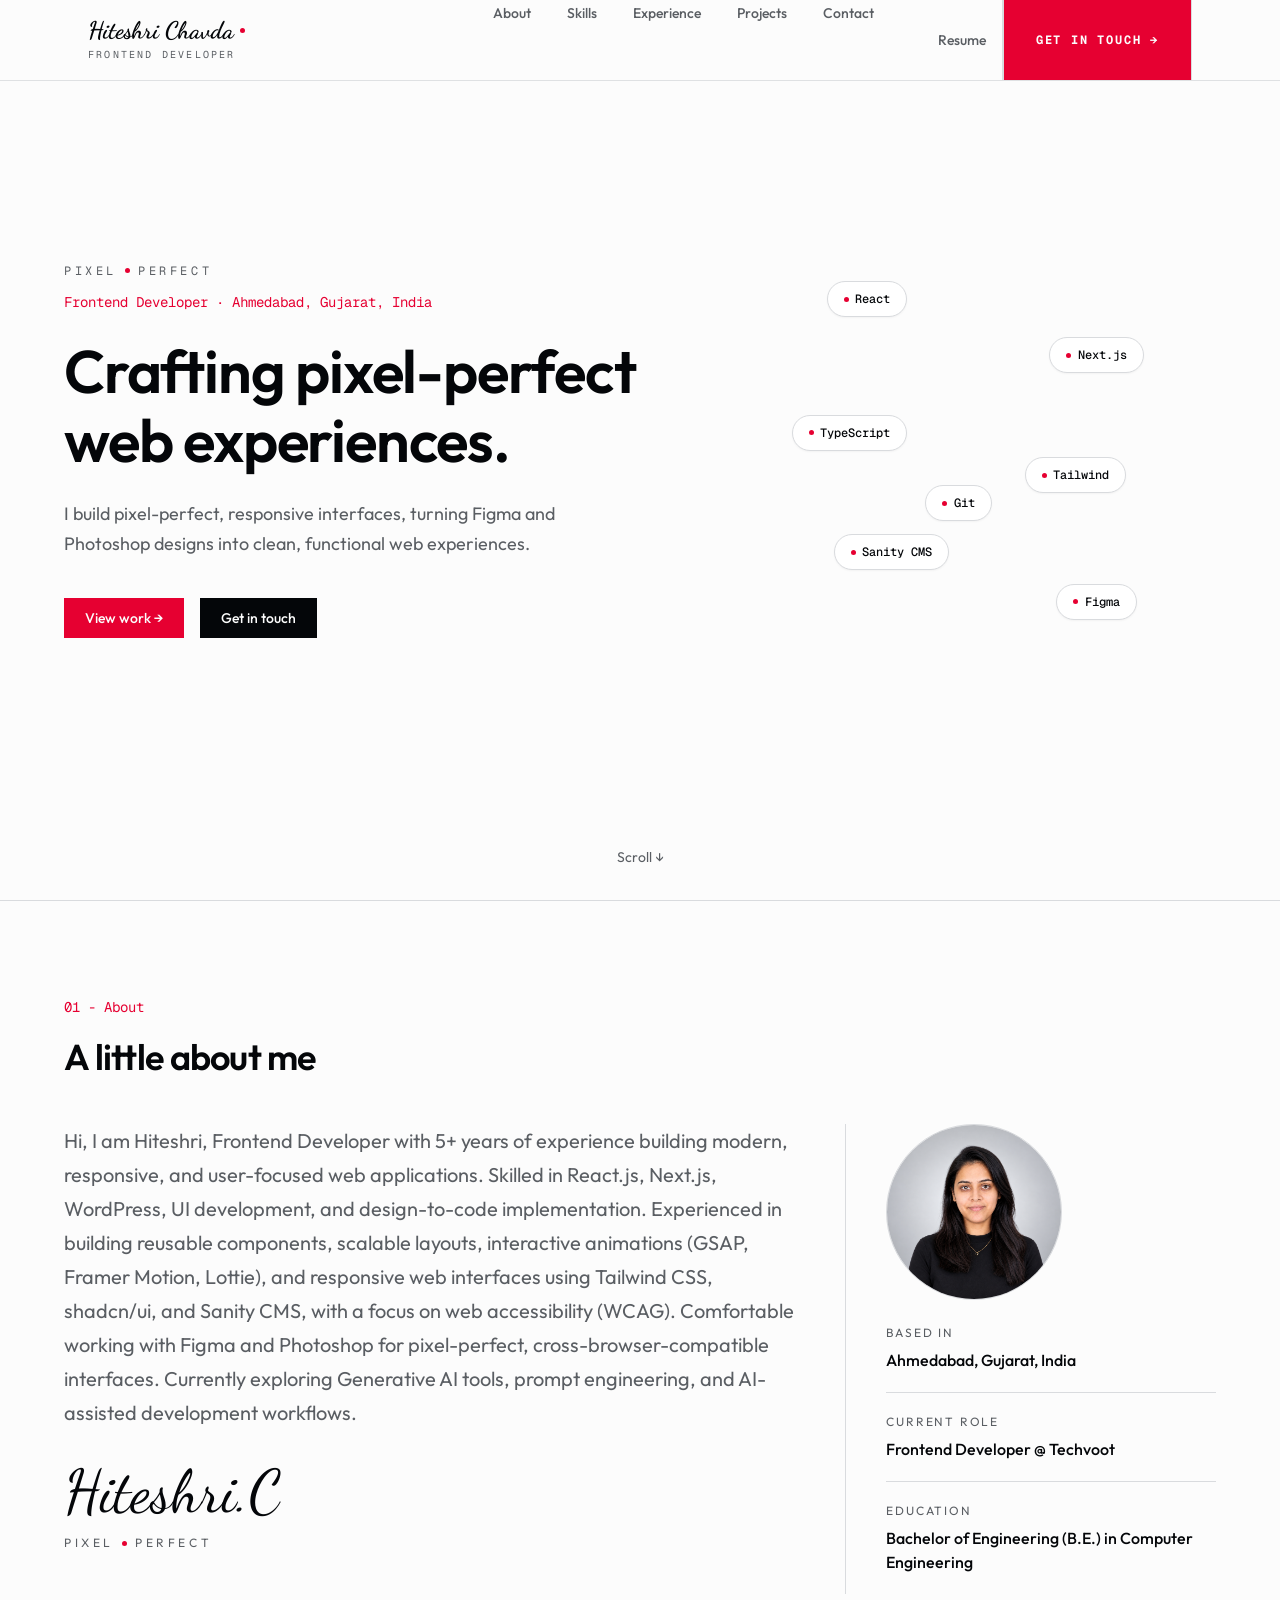
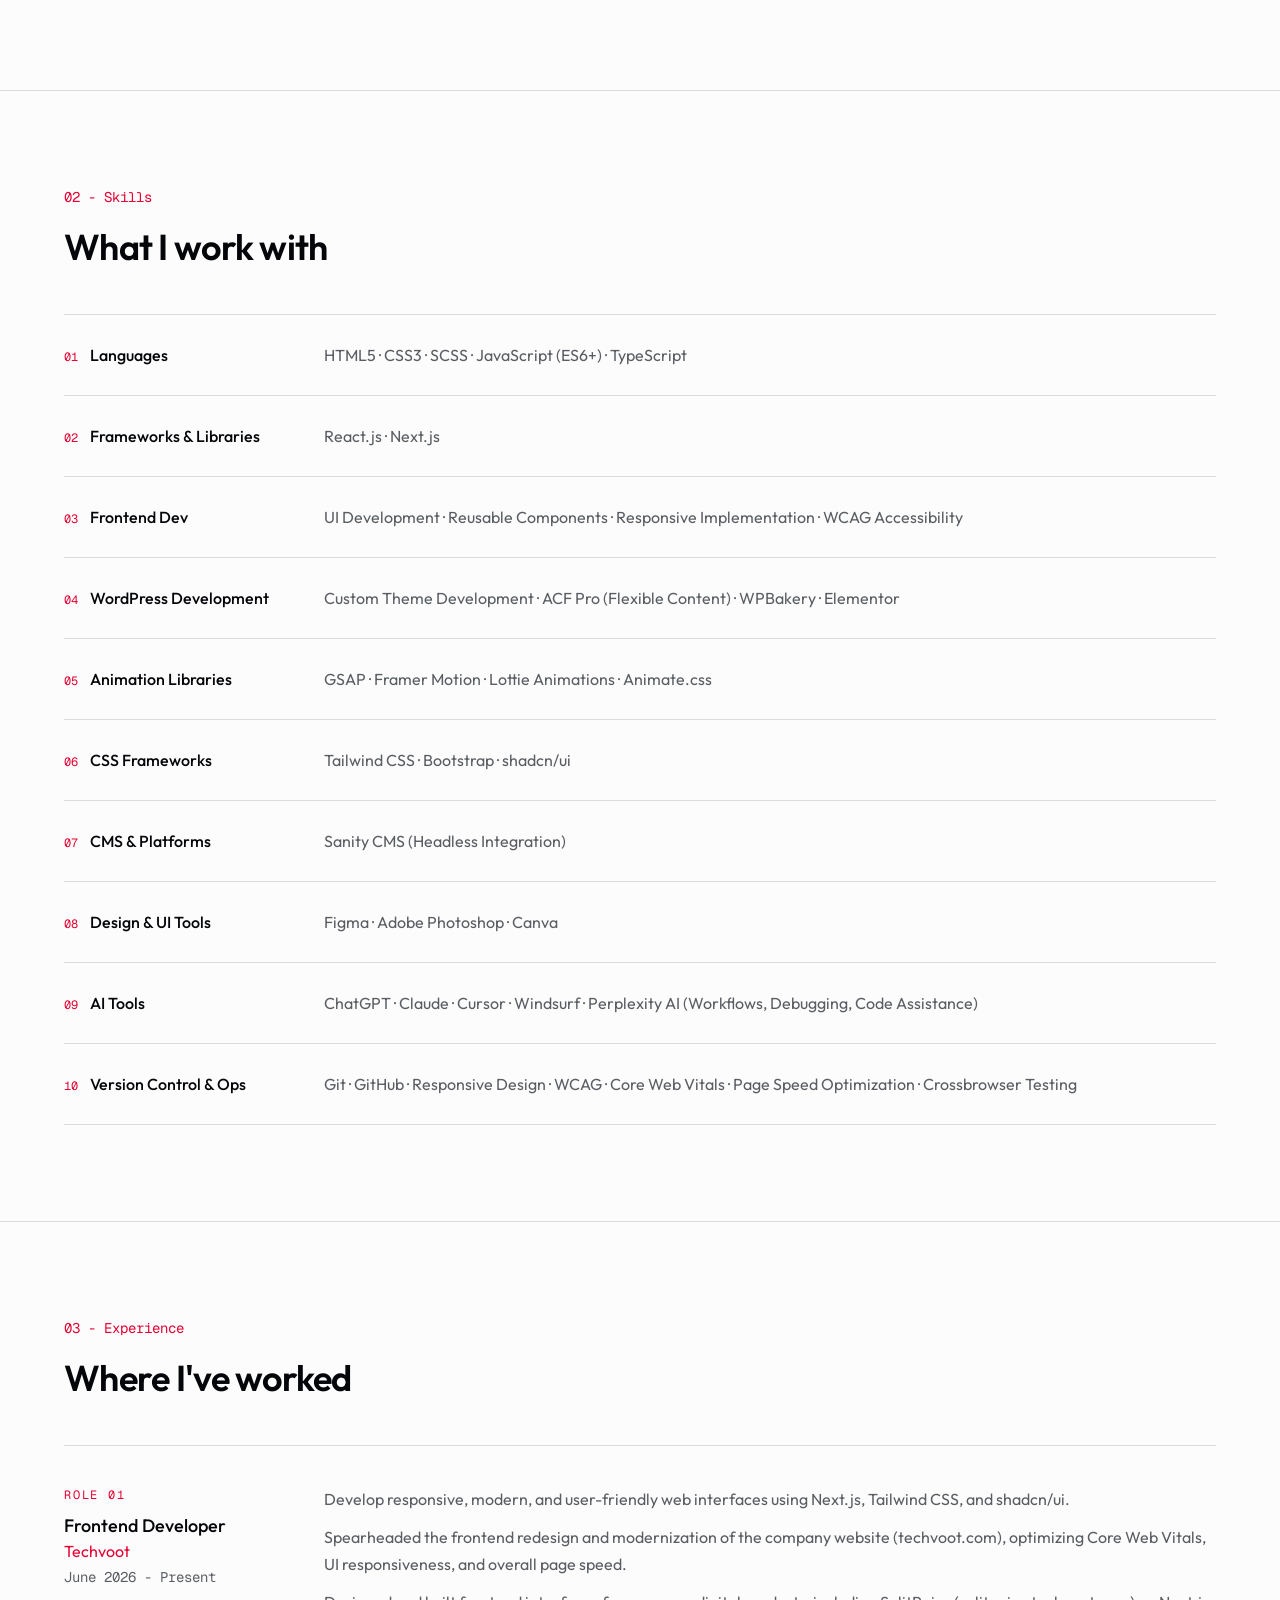
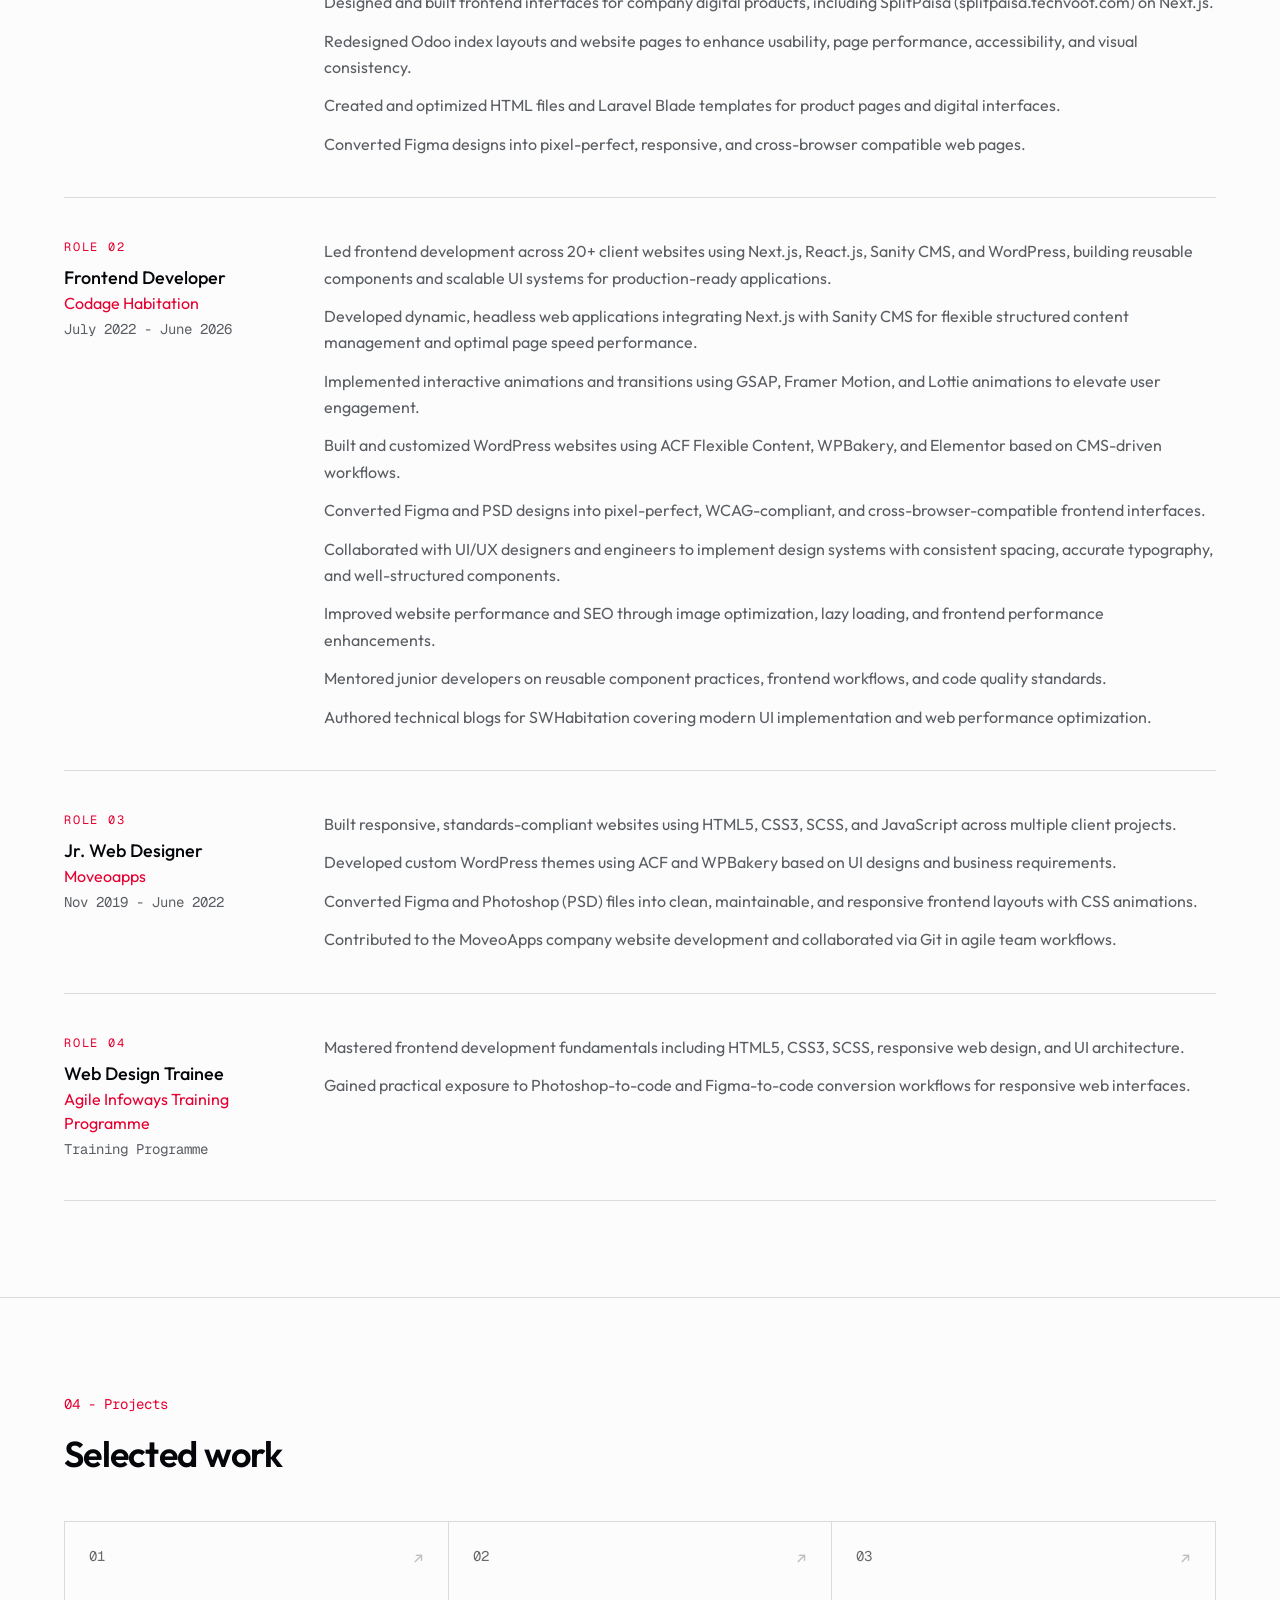
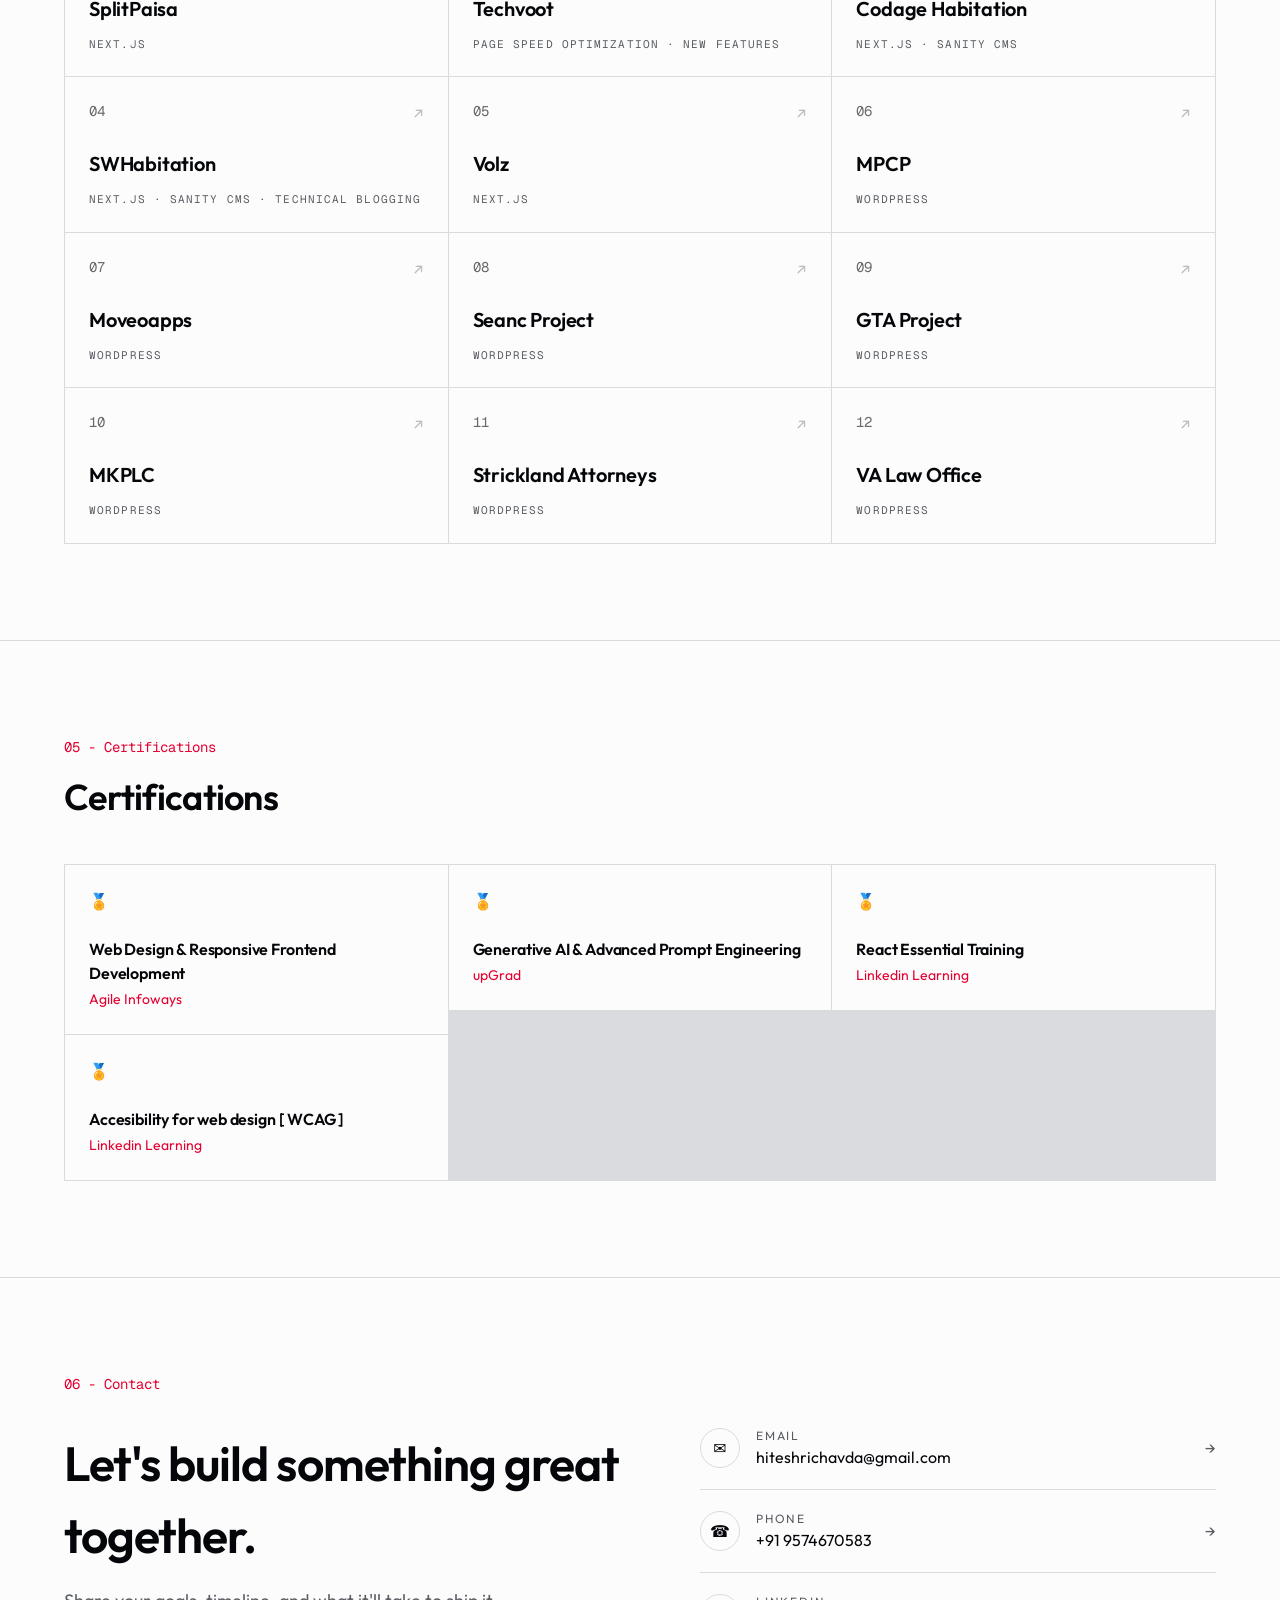
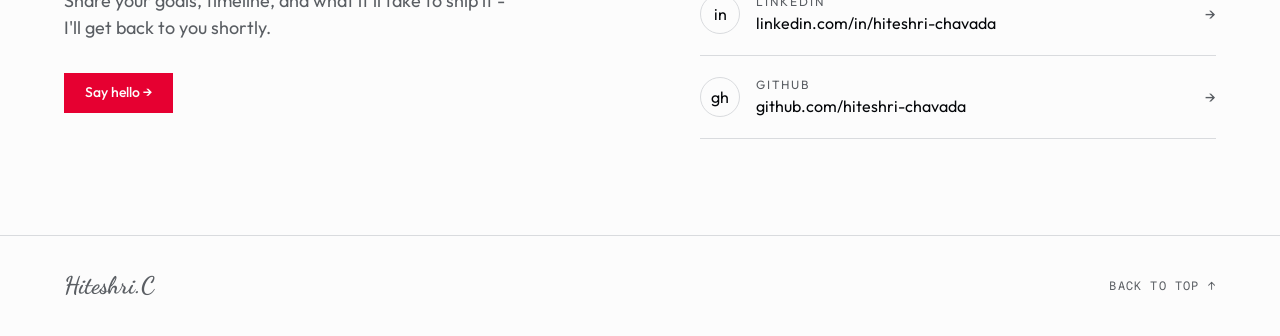
==== index.html @ b7fc496b "changes" ====
<!DOCTYPE html>
<html lang="en">
<head>
<meta charset="UTF-8" />
<meta name="viewport" content="width=device-width, initial-scale=1.0" />
<title>Hiteshri.C - Frontend Developer</title>
<meta name="description" content="Hi, I am Hiteshri, Frontend Developer with 5+ years of experience building modern, responsive, and user-focused web applications." />
<link rel="icon" href="assets/images/favicon.svg" type="image/svg+xml" />
<link rel="preconnect" href="https://fonts.googleapis.com" />
<link rel="preconnect" href="https://fonts.gstatic.com" crossorigin />
<link href="https://fonts.googleapis.com/css2?family=Outfit:wght@400;500;600;700&family=Geist+Mono:wght@400;500&family=Dancing+Script:wght@600;700&display=swap" rel="stylesheet" />
<style>
  :root {
    --background: oklch(0.99 0 0);
    --foreground: oklch(0.12 0.01 260);
    --card: oklch(1 0 0);
    --primary: oklch(0.58 0.24 22);
    --primary-foreground: oklch(0.99 0 0);
    --secondary: oklch(0.12 0.01 260);
    --secondary-foreground: oklch(0.99 0 0);
    --muted: oklch(0.96 0.005 260);
    --muted-foreground: oklch(0.48 0.01 260);
    --border: oklch(0.89 0.005 260);
    --font-sans: "Outfit", system-ui, sans-serif;
    --font-mono: "Geist Mono", ui-monospace, monospace;
    --font-signature: "Dancing Script", cursive;
  }
  * { box-sizing: border-box; margin: 0; padding: 0; }
  html { scroll-behavior: smooth; }
  body {
    font-family: var(--font-sans);
    background: var(--background);
    color: var(--foreground);
    line-height: 1.5;
    -webkit-font-smoothing: antialiased;
  }
  a { color: inherit; text-decoration: none; }
  ul, ol { list-style: none; }
  img { max-width: 100%; display: block; }
  .wrap { max-width: 72rem; margin: 0 auto; padding: 0 1.5rem; }
  .mono { font-family: var(--font-mono); }
  .accent-dot {
    display: inline-block; width: 5px; height: 5px; border-radius: 999px;
    background: var(--primary);
  }

  /* Header */
  header {
    position: fixed; top: 0; left: 0; right: 0; z-index: 50;
    border-bottom: 1px solid color-mix(in oklch, var(--border), transparent 20%);
    background: color-mix(in oklch, var(--background), transparent 8%);
    backdrop-filter: blur(10px);
    transition: box-shadow .2s ease;
  }
  header.scrolled { box-shadow: 0 1px 2px rgba(0,0,0,.04); }
  .header-inner {
    max-width: 72rem; margin: 0 auto; padding: 0 1.5rem;
    height: 4rem; display: flex; align-items: stretch; justify-content: space-between;
  }
  @media (min-width: 640px) { .header-inner { height: 5rem; } }
  .logo { display: flex; align-items: center; }
  .logo-inner { display: inline-flex; flex-direction: column; justify-content: center; }
  .logo-name-row { display: flex; align-items: center; gap: .375rem; line-height: 1; }
  .logo-name { font-family: var(--font-signature); font-weight: 700; font-size: 1.5rem; }
  .logo-role { font-family: var(--font-mono); font-size: 10px; letter-spacing: .22em; text-transform: uppercase; color: var(--muted-foreground); margin-top: .25rem; }
  .desktop-nav { display: none; align-items: stretch; }
  @media (min-width: 768px) { .desktop-nav { display: flex; } }
  .nav-links { display: flex; align-items: center; gap: .25rem; padding-right: 2rem; }
  .nav-links a {
    position: relative; padding: .5rem 1rem; font-size: .875rem; font-weight: 500;
    color: var(--muted-foreground); transition: color .2s;
  }
  .nav-links a:hover { color: var(--foreground); background: color-mix(in oklch, var(--muted), transparent 40%); }
  .nav-links a.active { color: var(--foreground); font-weight: 600; }
  .nav-links a.active::after {
    content: ""; position: absolute; left: 1rem; right: 1rem; bottom: -1px; height: 2px; background: var(--primary);
  }
  .cta-square {
    display: flex; align-items: center; gap: .5rem; padding: 0 2rem;
    border-left: 1px solid var(--border); border-right: 1px solid var(--border);
    background: var(--primary); color: var(--primary-foreground);
    font-family: var(--font-mono); font-size: .75rem; font-weight: 700;
    letter-spacing: .15em; text-transform: uppercase;
  }
  .cta-square:hover { opacity: .9; }
  .mobile-toggle { display: flex; align-items: center; }
  @media (min-width: 768px) { .mobile-toggle { display: none; } }
  .icon-btn { background: none; border: none; cursor: pointer; padding: .5rem; border-radius: 999px; color: var(--foreground); }
  .icon-btn:hover { background: var(--muted); }

  .mobile-panel {
    position: fixed; inset: 0; z-index: 60; display: none;
  }
  .mobile-panel.open { display: block; }
  .mobile-overlay { position: absolute; inset: 0; background: rgba(0,0,0,.4); }
  .mobile-drawer {
    position: absolute; top: 0; right: 0; bottom: 0; width: 85vw; max-width: 22rem;
    background: var(--background); padding: 1.5rem; display: flex; flex-direction: column;
    justify-content: space-between; box-shadow: -8px 0 24px rgba(0,0,0,.08);
  }
  .mobile-nav-list a {
    display: flex; align-items: center; gap: .75rem; padding: .75rem .875rem; font-size: 1rem; font-weight: 500;
    color: var(--foreground);
  }
  .mobile-nav-list a:hover { background: var(--muted); }
  .mobile-cta {
    display: flex; align-items: center; justify-content: center; gap: .5rem;
    background: var(--primary); color: var(--primary-foreground); padding: .75rem;
    font-family: var(--font-mono); font-size: .75rem; font-weight: 700; letter-spacing: .15em; text-transform: uppercase;
  }

  /* Buttons */
  .btn {
    display: inline-flex; align-items: center; gap: .375rem; height: 2.5rem; padding: 0 1.25rem;
    font-size: .875rem; font-weight: 500; border: 1px solid transparent; cursor: pointer;
  }
  .btn-primary { background: var(--primary); color: var(--primary-foreground); }
  .btn-primary:hover { background: color-mix(in oklch, var(--primary), transparent 20%); }
  .btn-secondary { background: var(--secondary); color: var(--secondary-foreground); }
  .btn-secondary:hover { background: color-mix(in oklch, var(--secondary), var(--foreground) 5%); }

  section { border-top: 1px solid var(--border); padding: 4rem 1.5rem; }
  @media (min-width: 640px) { section { padding: 5rem 1.5rem; } }
  @media (min-width: 768px) { section { padding: 6rem 1.5rem; } }
  .section-inner { max-width: 72rem; margin: 0 auto; }
  .eyebrow { font-family: var(--font-mono); font-size: .875rem; color: var(--primary); margin-bottom: .75rem; }
  .section-title { font-size: 1.5rem; font-weight: 600; letter-spacing: -.02em; }
  @media (min-width: 640px) { .section-title { font-size: 1.875rem; } }
  @media (min-width: 768px) { .section-title { font-size: 2.25rem; } }
  .section-head { margin-bottom: 2.5rem; }

  /* Hero */
  #hero { border-top: none; min-height: 100svh; display: flex; flex-direction: column; justify-content: center; padding-top: 6rem; position: relative; }
  .hero-grid { display: grid; gap: 2.5rem; align-items: center; max-width: 72rem; margin: 0 auto; width: 100%; }
  @media (min-width: 1024px) { .hero-grid { grid-template-columns: 1.1fr .9fr; gap: 3rem; } }
  .hero-kicker { display: flex; align-items: center; gap: .5rem; font-family: var(--font-mono); font-size: .75rem; letter-spacing: .3em; text-transform: uppercase; color: var(--muted-foreground); margin-bottom: .75rem; }
  .hero-role { font-family: var(--font-mono); font-size: .875rem; color: var(--primary); margin-bottom: 1.5rem; }
  .hero-title { max-width: 36rem; font-size: 2.25rem; font-weight: 600; line-height: 1.15; letter-spacing: -.02em; }
  @media (min-width: 640px) { .hero-title { font-size: 3rem; } }
  @media (min-width: 768px) { .hero-title { font-size: 3.75rem; } }
  .hero-tagline { margin-top: 1.5rem; max-width: 32rem; font-size: 1rem; line-height: 1.65; color: var(--muted-foreground); }
  @media (min-width: 640px) { .hero-tagline { font-size: 1.125rem; } }
  .hero-ctas { margin-top: 2.5rem; display: flex; flex-wrap: wrap; align-items: center; gap: 1rem; }
  .scroll-hint { position: absolute; bottom: 2rem; left: 50%; transform: translateX(-50%); display: flex; align-items: center; gap: .5rem; font-size: .875rem; color: var(--muted-foreground); }

  .badge-orbit { position: relative; aspect-ratio: 1; width: 100%; max-width: 22rem; justify-self: center; margin: 0 auto; }
  .float-badge {
    position: absolute; display: flex; align-items: center; justify-content: center;
    padding: .5rem 1rem; border: 1px solid var(--border); border-radius: 999px;
    background: var(--card); font-family: var(--font-mono); font-size: .75rem; font-weight: 500;
    color: var(--foreground); white-space: nowrap; box-shadow: 0 1px 2px rgba(0,0,0,.04);
  }
  .float-badge .accent-dot { margin-right: .4rem; }
  @keyframes float1 { 0%,100% { transform: translateY(0) rotate(0deg); } 50% { transform: translateY(-8px) rotate(2deg); } }
  @keyframes float2 { 0%,100% { transform: translateY(0) rotate(0deg); } 50% { transform: translateY(-10px) rotate(-2deg); } }
  @keyframes float3 { 0%,100% { transform: translateY(0) rotate(0deg); } 50% { transform: translateY(8px) rotate(1.5deg); } }
  .f1 { animation: float1 4.5s ease-in-out infinite; }
  .f2 { animation: float2 5.2s ease-in-out infinite .8s; }
  .f3 { animation: float3 4.8s ease-in-out infinite 1.4s; }
  .f4 { animation: float1 5.5s ease-in-out infinite 2s; }
  .f5 { animation: float2 4.2s ease-in-out infinite 2.5s; }
  .f6 { animation: float3 5s ease-in-out infinite 1.8s; }
  @media (prefers-reduced-motion: reduce) { .float-badge { animation: none !important; } }

  /* About */
  .about-grid { display: grid; gap: 2rem; }
  @media (min-width: 768px) { .about-grid { grid-template-columns: 2fr 1fr; gap: 2.5rem; } }
  .about-summary { font-size: 1rem; line-height: 1.7; color: var(--muted-foreground); }
  @media (min-width: 640px) { .about-summary { font-size: 1.125rem; } }
  @media (min-width: 768px) { .about-summary { font-size: 1.25rem; } }
  .signature { font-family: var(--font-signature); font-size: 3rem; line-height: 1; margin-top: 2rem; }
  @media (min-width: 640px) { .signature { font-size: 3.75rem; } }
  .signature-tag { display: flex; align-items: center; gap: .5rem; font-size: .75rem; letter-spacing: .3em; text-transform: uppercase; color: var(--muted-foreground); margin-top: .75rem; }
  .about-side { border-top: 1px solid var(--border); padding-top: 1.5rem; }
  @media (min-width: 768px) { .about-side { border-top: none; border-left: 1px solid var(--border); padding-top: 0; padding-left: 2.5rem; } }
  .about-photo { position: relative; margin-bottom: 1.5rem; aspect-ratio: 1; width: 100%; max-width: 11rem; overflow: hidden; border-radius: 999px; border: 1px solid var(--border); }
  .about-photo img { width: 100%; height: 100%; object-fit: cover; }
  .about-detail { border-bottom: 1px solid var(--border); padding: 1.25rem 0; }
  .about-detail:first-child { padding-top: 0; }
  .about-detail:last-child { border-bottom: none; }
  .about-detail-label { font-size: .75rem; letter-spacing: .15em; text-transform: uppercase; color: var(--muted-foreground); }
  .about-detail-value { margin-top: .375rem; font-weight: 500; }

  /* Skills */
  .skills-list { border-top: 1px solid var(--border); }
  .skill-row { display: grid; gap: .5rem; border-bottom: 1px solid var(--border); padding: 1.5rem 0; }
  @media (min-width: 640px) { .skill-row { grid-template-columns: 220px 1fr; gap: 2.5rem; padding: 1.75rem 0; } }
  .skill-num-title { display: flex; align-items: baseline; gap: .75rem; }
  .skill-num { font-family: var(--font-mono); font-size: .75rem; color: var(--primary); }
  .skill-title { font-weight: 500; }
  .skill-values { color: var(--muted-foreground); }

  /* Experience */
  .exp-list { border-top: 1px solid var(--border); }
  .exp-item { display: grid; gap: 1rem; border-bottom: 1px solid var(--border); padding: 2rem 0; }
  @media (min-width: 768px) { .exp-item { grid-template-columns: 220px 1fr; gap: 2.5rem; padding: 2.5rem 0; } }
  .exp-role-label { font-family: var(--font-mono); font-size: .75rem; letter-spacing: .15em; text-transform: uppercase; color: var(--primary); margin-bottom: .5rem; }
  .exp-role { font-size: 1.125rem; font-weight: 500; }
  .exp-company { color: var(--primary); }
  .exp-period { margin-top: .25rem; font-family: var(--font-mono); font-size: .875rem; color: var(--muted-foreground); }
  .exp-points { display: flex; flex-direction: column; gap: .75rem; }
  .exp-points li { color: var(--muted-foreground); line-height: 1.65; }

  /* Grid cards (projects / certs) */
  .card-grid {
    display: grid; gap: 1px; overflow: hidden; border: 1px solid var(--border); background: var(--border);
  }
  @media (min-width: 640px) { .card-grid { grid-template-columns: 1fr 1fr; } }
  @media (min-width: 1024px) { .card-grid { grid-template-columns: 1fr 1fr 1fr; } }
  .card {
    display: flex; flex-direction: column; justify-content: space-between; gap: 1.5rem;
    background: var(--background); padding: 1.5rem; transition: background .15s;
  }
  .card:hover { background: var(--muted); }
  .card-top { display: flex; align-items: flex-start; justify-content: space-between; }
  .card-index { font-family: var(--font-mono); font-size: .875rem; color: color-mix(in oklch, var(--foreground), transparent 40%); }
  .card-arrow { color: color-mix(in oklch, var(--foreground), transparent 75%); transition: color .15s, transform .15s; }
  .card:hover .card-arrow { color: var(--primary); }
  .card-title { font-size: 1.25rem; font-weight: 600; letter-spacing: -.01em; }
  .card:hover .card-title { color: var(--primary); }
  .card-tags { margin-top: .75rem; font-family: var(--font-mono); font-size: 11px; letter-spacing: .1em; text-transform: uppercase; color: var(--muted-foreground); }
  .cert-icon { color: var(--primary); }
  .cert-issuer { margin-top: .25rem; font-size: .875rem; color: var(--primary); }

  /* Contact */
  .contact-grid { display: grid; gap: 2.5rem; }
  @media (min-width: 1024px) { .contact-grid { grid-template-columns: 1fr 1fr; gap: 2.5rem; } }
  .contact-title { font-size: 1.875rem; font-weight: 600; letter-spacing: -.02em; }
  @media (min-width: 640px) { .contact-title { font-size: 2.25rem; } }
  @media (min-width: 768px) { .contact-title { font-size: 3rem; } }
  .contact-sub { margin-top: 1rem; max-width: 28rem; color: var(--muted-foreground); font-size: 1rem; }
  @media (min-width: 640px) { .contact-sub { font-size: 1.125rem; } }
  .contact-list-wrap { }
  @media (min-width: 1024px) { .contact-list-wrap { padding-left: 2.5rem; } }
  .channel {
    display: flex; align-items: center; justify-content: space-between; gap: 1rem;
    border-bottom: 1px solid var(--border); padding: 1.25rem 0;
  }
  .channel:first-child { padding-top: 0; }
  .channel-left { display: flex; align-items: center; gap: 1rem; }
  .channel-icon {
    display: grid; place-items: center; width: 2.5rem; height: 2.5rem; border-radius: 999px;
    border: 1px solid var(--border); flex-shrink: 0; transition: all .15s;
  }
  .channel:hover .channel-icon { border-color: var(--primary); background: var(--primary); color: var(--primary-foreground); }
  .channel-label { display: block; font-size: .75rem; letter-spacing: .15em; text-transform: uppercase; color: var(--muted-foreground); }
  .channel-value { transition: color .15s; }
  .channel:hover .channel-value { color: var(--primary); }
  .channel-arrow { flex-shrink: 0; color: var(--muted-foreground); transition: all .15s; }
  .channel:hover .channel-arrow { color: var(--primary); }

  footer { border-top: 1px solid var(--border); padding: 2rem 1.5rem; }
  .footer-inner { max-width: 72rem; margin: 0 auto; display: flex; flex-direction: column; align-items: center; justify-content: space-between; gap: 1rem; font-size: .875rem; color: var(--muted-foreground); }
  @media (min-width: 640px) { .footer-inner { flex-direction: row; } }
  .back-top { display: flex; align-items: center; gap: .5rem; font-family: var(--font-mono); font-size: .75rem; letter-spacing: .1em; text-transform: uppercase; }
  .back-top:hover { color: var(--foreground); }

  .sr-only { position: absolute; width: 1px; height: 1px; padding: 0; margin: -1px; overflow: hidden; clip: rect(0,0,0,0); white-space: nowrap; border: 0; }
  .skip-link {
    position: absolute; top: -3rem; left: 1rem; z-index: 100; background: var(--primary); color: var(--primary-foreground);
    padding: .5rem 1rem; border-radius: .375rem; font-size: .875rem; font-weight: 500; transition: top .2s;
  }
  .skip-link:focus { top: 1rem; }
</style>
</head>
<body>
<a href="#main" class="skip-link">Skip to main content</a>

<header id="site-header">
  <div class="header-inner">
    <div class="logo">
      <a href="#hero" aria-label="Home">
        <div class="logo-inner">
          <div class="logo-name-row">
            <span class="logo-name" id="logo-name">Hiteshri Chavda</span>
            <span class="accent-dot" aria-hidden="true"></span>
          </div>
          <span class="logo-role" id="logo-role">Frontend Developer</span>
        </div>
      </a>
    </div>
    <div class="desktop-nav">
      <nav aria-label="Primary">
        <ul class="nav-links" id="nav-links">
          <li><a href="#about" data-section="about">About</a></li>
          <li><a href="#skills" data-section="skills">Skills</a></li>
          <li><a href="#experience" data-section="experience">Experience</a></li>
          <li><a href="#projects" data-section="projects">Projects</a></li>
          <li><a href="#contact" data-section="contact">Contact</a></li>
        </ul>
      </nav>
      <a href="assets/resume/Hiteshri_Chavda_Frontend_Developer_Resume.pdf" download class="cta-square" style="border-left:none;background:none;color:var(--muted-foreground);font-weight:500;text-transform:none;letter-spacing:normal;font-family:var(--font-sans);font-size:.875rem;padding:0 1rem;">Resume</a>
      <a href="#contact" class="cta-square">Get in touch →</a>
    </div>
    <div class="mobile-toggle">
      <button class="icon-btn" id="mobile-open" aria-label="Open menu">☰</button>
    </div>
  </div>
</header>

<div class="mobile-panel" id="mobile-panel">
  <div class="mobile-overlay" id="mobile-overlay"></div>
  <div class="mobile-drawer">
    <div>
      <div style="display:flex;align-items:center;justify-content:space-between;padding-bottom:1.5rem;border-bottom:1px solid var(--border);">
        <div class="logo-inner">
          <div class="logo-name-row">
            <span class="logo-name" style="font-size:1.5rem;" id="logo-name-mobile">Hiteshri Chavda</span>
            <span class="accent-dot" aria-hidden="true"></span>
          </div>
          <span class="logo-role" id="logo-role-mobile">Frontend Developer</span>
        </div>
        <button class="icon-btn" id="mobile-close" aria-label="Close menu">✕</button>
      </div>
      <nav aria-label="Mobile" style="margin-top:1.5rem;">
        <p class="mono" style="margin-bottom:.75rem;font-size:11px;font-weight:600;letter-spacing:.1em;text-transform:uppercase;color:var(--muted-foreground);">Navigation</p>
        <ul class="mobile-nav-list" id="mobile-nav-links">
          <li><a href="#about">About</a></li>
          <li><a href="#skills">Skills</a></li>
          <li><a href="#experience">Experience</a></li>
          <li><a href="#projects">Projects</a></li>
          <li><a href="#contact">Contact</a></li>
        </ul>
        <a href="assets/resume/Hiteshri_Chavda_Frontend_Developer_Resume.pdf" download style="display:flex;align-items:center;gap:.75rem;padding:.75rem .875rem;font-weight:500;">Resume</a>
      </nav>
    </div>
    <a href="#contact" class="mobile-cta" id="mobile-cta-close">Get in touch →</a>
  </div>
</div>

<main id="main">
  <section id="hero" aria-label="Introduction">
    <div class="hero-grid">
      <div>
        <p class="hero-kicker">Pixel <span class="accent-dot"></span> Perfect</p>
        <p class="hero-role" id="hero-role-location">Frontend Developer · Ahmedabad, Gujarat, India</p>
        <h1 class="hero-title">Crafting pixel-perfect web experiences.</h1>
        <p class="hero-tagline" id="hero-tagline">I build pixel-perfect, responsive interfaces, turning Figma and Photoshop designs into clean, functional web experiences.</p>
        <div class="hero-ctas">
          <a href="#projects" class="btn btn-primary">View work →</a>
          <a href="#contact" class="btn btn-secondary">Get in touch</a>
        </div>
      </div>
      <div class="badge-orbit" aria-hidden="true">
        <span class="float-badge f1" style="top:2%;left:10%;"><span class="accent-dot"></span>React</span>
        <span class="float-badge f2" style="top:18%;right:0;"><span class="accent-dot"></span>Next.js</span>
        <span class="float-badge f3" style="top:40%;left:0;"><span class="accent-dot"></span>TypeScript</span>
        <span class="float-badge f4" style="top:52%;right:5%;"><span class="accent-dot"></span>Tailwind</span>
        <span class="float-badge f5" style="top:74%;left:12%;"><span class="accent-dot"></span>Sanity CMS</span>
        <span class="float-badge f6" style="top:88%;right:2%;"><span class="accent-dot"></span>Figma</span>
        <span class="float-badge f2" style="top:60%;left:38%;"><span class="accent-dot"></span>Git</span>
      </div>
    </div>
    <a href="#about" class="scroll-hint" aria-label="Scroll to about section">Scroll ↓</a>
  </section>

  <section id="about" aria-labelledby="about-heading">
    <div class="section-inner">
      <h2 id="about-heading" class="sr-only">About</h2>
      <div class="section-head"><p class="eyebrow">01 - About</p><h3 class="section-title">A little about me</h3></div>
      <div class="about-grid">
        <div>
          <p class="about-summary" id="about-summary">Hi, I am Hiteshri, Frontend Developer with 5+ years of experience building modern, responsive, and user-focused web applications. Skilled in React.js, Next.js, WordPress, UI development, and design-to-code implementation. Experienced in building reusable components, scalable layouts, interactive animations (GSAP, Framer Motion, Lottie), and responsive web interfaces using Tailwind CSS, shadcn/ui, and Sanity CMS, with a focus on web accessibility (WCAG). Comfortable working with Figma and Photoshop for pixel-perfect, cross-browser-compatible interfaces. Currently exploring Generative AI tools, prompt engineering, and AI-assisted development workflows.</p>
          <div>
            <p class="signature" id="about-signature">Hiteshri.C</p>
            <p class="signature-tag">Pixel <span class="accent-dot"></span> Perfect</p>
          </div>
        </div>
        <div class="about-side">
          <div class="about-photo"><img src="assets/images/me.png" alt="Hiteshri Chavda" /></div>
          <div id="about-details">
            <div class="about-detail"><p class="about-detail-label">Based in</p><p class="about-detail-value">Ahmedabad, Gujarat, India</p></div>
            <div class="about-detail"><p class="about-detail-label">Current role</p><p class="about-detail-value">Frontend Developer @ Techvoot</p></div>
            <div class="about-detail"><p class="about-detail-label">Education</p><p class="about-detail-value">Bachelor of Engineering (B.E.) in Computer Engineering</p></div>
          </div>
        </div>
      </div>
    </div>
  </section>

  <section id="skills" aria-labelledby="skills-heading">
    <div class="section-inner">
      <h2 id="skills-heading" class="sr-only">Skills</h2>
      <div class="section-head"><p class="eyebrow">02 - Skills</p><h3 class="section-title">What I work with</h3></div>
      <dl class="skills-list" id="skills-list">
        <div class="skill-row"><dt class="skill-num-title"><span class="skill-num">01</span><span class="skill-title">Languages</span></dt><dd class="skill-values">HTML5 · CSS3 · SCSS · JavaScript (ES6+) · TypeScript</dd></div>
        <div class="skill-row"><dt class="skill-num-title"><span class="skill-num">02</span><span class="skill-title">Frameworks &amp; Libraries</span></dt><dd class="skill-values">React.js · Next.js</dd></div>
        <div class="skill-row"><dt class="skill-num-title"><span class="skill-num">03</span><span class="skill-title">Frontend Dev</span></dt><dd class="skill-values">UI Development · Reusable Components · Responsive Implementation · WCAG Accessibility</dd></div>
        <div class="skill-row"><dt class="skill-num-title"><span class="skill-num">04</span><span class="skill-title">WordPress Development</span></dt><dd class="skill-values">Custom Theme Development · ACF Pro (Flexible Content) · WPBakery · Elementor</dd></div>
        <div class="skill-row"><dt class="skill-num-title"><span class="skill-num">05</span><span class="skill-title">Animation Libraries</span></dt><dd class="skill-values">GSAP · Framer Motion · Lottie Animations · Animate.css</dd></div>
        <div class="skill-row"><dt class="skill-num-title"><span class="skill-num">06</span><span class="skill-title">CSS Frameworks</span></dt><dd class="skill-values">Tailwind CSS · Bootstrap · shadcn/ui</dd></div>
        <div class="skill-row"><dt class="skill-num-title"><span class="skill-num">07</span><span class="skill-title">CMS &amp; Platforms</span></dt><dd class="skill-values">Sanity CMS (Headless Integration)</dd></div>
        <div class="skill-row"><dt class="skill-num-title"><span class="skill-num">08</span><span class="skill-title">Design &amp; UI Tools</span></dt><dd class="skill-values">Figma · Adobe Photoshop · Canva</dd></div>
        <div class="skill-row"><dt class="skill-num-title"><span class="skill-num">09</span><span class="skill-title">AI Tools</span></dt><dd class="skill-values">ChatGPT · Claude · Cursor · Windsurf · Perplexity AI (Workflows, Debugging, Code Assistance)</dd></div>
        <div class="skill-row"><dt class="skill-num-title"><span class="skill-num">10</span><span class="skill-title">Version Control &amp; Ops</span></dt><dd class="skill-values">Git · GitHub · Responsive Design · WCAG · Core Web Vitals · Page Speed Optimization · Crossbrowser Testing</dd></div>
      </dl>
    </div>
  </section>

  <section id="experience" aria-labelledby="experience-heading">
    <div class="section-inner">
      <h2 id="experience-heading" class="sr-only">Experience</h2>
      <div class="section-head"><p class="eyebrow">03 - Experience</p><h3 class="section-title">Where I've worked</h3></div>
      <ol class="exp-list" id="exp-list">
        <li class="exp-item">
          <div><p class="exp-role-label">Role 01</p><p class="exp-role">Frontend Developer</p><p class="exp-company">Techvoot</p><p class="exp-period">June 2026 - Present</p></div>
          <ul class="exp-points">
            <li>Develop responsive, modern, and user-friendly web interfaces using Next.js, Tailwind CSS, and shadcn/ui.</li>
            <li>Spearheaded the frontend redesign and modernization of the company website (techvoot.com), optimizing Core Web Vitals, UI responsiveness, and overall page speed.</li>
            <li>Designed and built frontend interfaces for company digital products, including SplitPaisa (splitpaisa.techvoot.com) on Next.js.</li>
            <li>Redesigned Odoo index layouts and website pages to enhance usability, page performance, accessibility, and visual consistency.</li>
            <li>Created and optimized HTML files and Laravel Blade templates for product pages and digital interfaces.</li>
            <li>Converted Figma designs into pixel-perfect, responsive, and cross-browser compatible web pages.</li>
          </ul>
        </li>
        <li class="exp-item">
          <div><p class="exp-role-label">Role 02</p><p class="exp-role">Frontend Developer</p><p class="exp-company">Codage Habitation</p><p class="exp-period">July 2022 - June 2026</p></div>
          <ul class="exp-points">
            <li>Led frontend development across 20+ client websites using Next.js, React.js, Sanity CMS, and WordPress, building reusable components and scalable UI systems for production-ready applications.</li>
            <li>Developed dynamic, headless web applications integrating Next.js with Sanity CMS for flexible structured content management and optimal page speed performance.</li>
            <li>Implemented interactive animations and transitions using GSAP, Framer Motion, and Lottie animations to elevate user engagement.</li>
            <li>Built and customized WordPress websites using ACF Flexible Content, WPBakery, and Elementor based on CMS-driven workflows.</li>
            <li>Converted Figma and PSD designs into pixel-perfect, WCAG-compliant, and cross-browser-compatible frontend interfaces.</li>
            <li>Collaborated with UI/UX designers and engineers to implement design systems with consistent spacing, accurate typography, and well-structured components.</li>
            <li>Improved website performance and SEO through image optimization, lazy loading, and frontend performance enhancements.</li>
            <li>Mentored junior developers on reusable component practices, frontend workflows, and code quality standards.</li>
            <li>Authored technical blogs for SWHabitation covering modern UI implementation and web performance optimization.</li>
          </ul>
        </li>
        <li class="exp-item">
          <div><p class="exp-role-label">Role 03</p><p class="exp-role">Jr. Web Designer</p><p class="exp-company">Moveoapps</p><p class="exp-period">Nov 2019 - June 2022</p></div>
          <ul class="exp-points">
            <li>Built responsive, standards-compliant websites using HTML5, CSS3, SCSS, and JavaScript across multiple client projects.</li>
            <li>Developed custom WordPress themes using ACF and WPBakery based on UI designs and business requirements.</li>
            <li>Converted Figma and Photoshop (PSD) files into clean, maintainable, and responsive frontend layouts with CSS animations.</li>
            <li>Contributed to the MoveoApps company website development and collaborated via Git in agile team workflows.</li>
          </ul>
        </li>
        <li class="exp-item">
          <div><p class="exp-role-label">Role 04</p><p class="exp-role">Web Design Trainee</p><p class="exp-company">Agile Infoways Training Programme</p><p class="exp-period">Training Programme</p></div>
          <ul class="exp-points">
            <li>Mastered frontend development fundamentals including HTML5, CSS3, SCSS, responsive web design, and UI architecture.</li>
            <li>Gained practical exposure to Photoshop-to-code and Figma-to-code conversion workflows for responsive web interfaces.</li>
          </ul>
        </li>
      </ol>
    </div>
  </section>

  <section id="projects" aria-labelledby="projects-heading">
    <div class="section-inner">
      <h2 id="projects-heading" class="sr-only">Projects</h2>
      <div class="section-head"><p class="eyebrow">04 - Projects</p><h3 class="section-title">Selected work</h3></div>
      <ul class="card-grid" id="projects-grid">
        <li><a class="card" href="https://splitpaisa.techvoot.com" target="_blank" rel="noopener noreferrer"><div class="card-top"><span class="card-index">01</span><span class="card-arrow">↗</span></div><div><h4 class="card-title">SplitPaisa</h4><p class="card-tags">Next.js</p></div></a></li>
        <li><a class="card" href="https://techvoot.com" target="_blank" rel="noopener noreferrer"><div class="card-top"><span class="card-index">02</span><span class="card-arrow">↗</span></div><div><h4 class="card-title">Techvoot</h4><p class="card-tags">Page speed optimization · New Features</p></div></a></li>
        <li><a class="card" href="https://codagehabitation.com/" target="_blank" rel="noopener noreferrer"><div class="card-top"><span class="card-index">03</span><span class="card-arrow">↗</span></div><div><h4 class="card-title">Codage Habitation</h4><p class="card-tags">Next.js · Sanity CMS</p></div></a></li>
        <li><a class="card" href="https://www.swhabitation.com/" target="_blank" rel="noopener noreferrer"><div class="card-top"><span class="card-index">04</span><span class="card-arrow">↗</span></div><div><h4 class="card-title">SWHabitation</h4><p class="card-tags">Next.js · Sanity CMS · Technical Blogging</p></div></a></li>
        <li><a class="card" href="https://volz.ua/" target="_blank" rel="noopener noreferrer"><div class="card-top"><span class="card-index">05</span><span class="card-arrow">↗</span></div><div><h4 class="card-title">Volz</h4><p class="card-tags">Next.js</p></div></a></li>
        <li><a class="card" href="https://mpcp.com/" target="_blank" rel="noopener noreferrer"><div class="card-top"><span class="card-index">06</span><span class="card-arrow">↗</span></div><div><h4 class="card-title">MPCP</h4><p class="card-tags">WordPress</p></div></a></li>
        <li><a class="card" href="https://www.moveoapps.com/" target="_blank" rel="noopener noreferrer"><div class="card-top"><span class="card-index">07</span><span class="card-arrow">↗</span></div><div><h4 class="card-title">Moveoapps</h4><p class="card-tags">WordPress</p></div></a></li>
        <li><a class="card" href="https://seanc.dev-imaginovation.net/" target="_blank" rel="noopener noreferrer"><div class="card-top"><span class="card-index">08</span><span class="card-arrow">↗</span></div><div><h4 class="card-title">Seanc Project</h4><p class="card-tags">WordPress</p></div></a></li>
        <li><a class="card" href="https://gtatechnology.dev-imaginovation.net/" target="_blank" rel="noopener noreferrer"><div class="card-top"><span class="card-index">09</span><span class="card-arrow">↗</span></div><div><h4 class="card-title">GTA Project</h4><p class="card-tags">WordPress</p></div></a></li>
        <li><a class="card" href="https://www.mkplc.com/" target="_blank" rel="noopener noreferrer"><div class="card-top"><span class="card-index">10</span><span class="card-arrow">↗</span></div><div><h4 class="card-title">MKPLC</h4><p class="card-tags">WordPress</p></div></a></li>
        <li><a class="card" href="https://stricklandattorneys.com/" target="_blank" rel="noopener noreferrer"><div class="card-top"><span class="card-index">11</span><span class="card-arrow">↗</span></div><div><h4 class="card-title">Strickland Attorneys</h4><p class="card-tags">WordPress</p></div></a></li>
        <li><a class="card" href="https://www.valawoffice.com/" target="_blank" rel="noopener noreferrer"><div class="card-top"><span class="card-index">12</span><span class="card-arrow">↗</span></div><div><h4 class="card-title">VA Law Office</h4><p class="card-tags">WordPress</p></div></a></li>
      </ul>
    </div>
  </section>

  <section id="certifications" aria-labelledby="certifications-heading">
    <div class="section-inner">
      <h2 id="certifications-heading" class="sr-only">Certifications</h2>
      <div class="section-head"><p class="eyebrow">05 - Certifications</p><h3 class="section-title">Certifications</h3></div>
      <ul class="card-grid" id="certs-grid">
        <li><div class="card"><div class="card-top"><span class="cert-icon">🏅</span></div><div><h4 class="card-title" style="font-size:1rem;">Web Design &amp; Responsive Frontend Development</h4><p class="cert-issuer">Agile Infoways</p></div></div></li>
        <li><div class="card"><div class="card-top"><span class="cert-icon">🏅</span></div><div><h4 class="card-title" style="font-size:1rem;">Generative AI &amp; Advanced Prompt Engineering</h4><p class="cert-issuer">upGrad</p></div></div></li>
        <li><div class="card"><div class="card-top"><span class="cert-icon">🏅</span></div><div><h4 class="card-title" style="font-size:1rem;">React Essential Training</h4><p class="cert-issuer">Linkedin Learning</p></div></div></li>
        <li><div class="card"><div class="card-top"><span class="cert-icon">🏅</span></div><div><h4 class="card-title" style="font-size:1rem;">Accesibility for web design [ WCAG ]</h4><p class="cert-issuer">Linkedin Learning</p></div></div></li>
      </ul>
    </div>
  </section>

  <section id="contact" aria-labelledby="contact-heading">
    <div class="section-inner">
      <h2 id="contact-heading" class="sr-only">Contact</h2>
      <p class="eyebrow" style="margin-bottom:2rem;">06 - Contact</p>
      <div class="contact-grid">
        <div>
          <h3 class="contact-title">Let's build something great together.</h3>
          <p class="contact-sub">Share your goals, timeline, and what it'll take to ship it - I'll get back to you shortly.</p>
          <div style="margin-top:2rem;">
            <a href="mailto:hiteshrichavda@gmail.com" id="contact-mailto" class="btn btn-primary">Say hello →</a>
          </div>
        </div>
        <div class="contact-list-wrap" id="channels-list">
          <a class="channel" href="mailto:hiteshrichavda@gmail.com"><span class="channel-left"><span class="channel-icon">✉</span><span><span class="channel-label">Email</span><span class="channel-value">hiteshrichavda@gmail.com</span></span></span><span class="channel-arrow">→</span></a>
          <a class="channel" href="tel:+919574670583"><span class="channel-left"><span class="channel-icon">☎</span><span><span class="channel-label">Phone</span><span class="channel-value">+91 9574670583</span></span></span><span class="channel-arrow">→</span></a>
          <a class="channel" href="https://linkedin.com/in/hiteshri-chavada" target="_blank" rel="noopener noreferrer"><span class="channel-left"><span class="channel-icon">in</span><span><span class="channel-label">LinkedIn</span><span class="channel-value">linkedin.com/in/hiteshri-chavada</span></span></span><span class="channel-arrow">→</span></a>
          <a class="channel" href="https://github.com/hiteshri-chavada" target="_blank" rel="noopener noreferrer"><span class="channel-left"><span class="channel-icon">gh</span><span><span class="channel-label">GitHub</span><span class="channel-value">github.com/hiteshri-chavada</span></span></span><span class="channel-arrow">→</span></a>
        </div>
      </div>
    </div>
  </section>
</main>

<footer>
  <div class="footer-inner">
    <a href="#hero" style="display:inline-flex;align-items:center;gap:.5rem;">
      <span class="logo-name" style="font-size:1.5rem;" id="footer-logo-name">Hiteshri.C</span>
    </a>
    <a href="#hero" class="back-top">Back to top ↑</a>
  </div>
</footer>

<script>
(function () {
  var PROJECT_ID = "7pfyjuj3";
  var DATASET = "production";
  var API_VERSION = "v2025-06-01";
  var BASE = "https://" + PROJECT_ID + ".apicdn.sanity.io/" + API_VERSION + "/data/query/" + DATASET;

  function groq(query) {
    return fetch(BASE + "?query=" + encodeURIComponent(query))
      .then(function (r) { if (!r.ok) throw new Error("sanity fetch failed"); return r.json(); })
      .then(function (json) { return json.result; });
  }

  function esc(s) {
    return String(s == null ? "" : s).replace(/[&<>"']/g, function (c) {
      return { "&": "&amp;", "<": "&lt;", ">": "&gt;", '"': "&quot;", "'": "&#39;" }[c];
    });
  }

  function pad(n) { return String(n).padStart(2, "0"); }

  var DEFAULT_NAV = [
    { label: "About", href: "#about" },
    { label: "Skills", href: "#skills" },
    { label: "Experience", href: "#experience" },
    { label: "Projects", href: "#projects" },
    { label: "Contact", href: "#contact" }
  ];

  function renderNav(navLinks) {
    var links = (navLinks && navLinks.length ? navLinks : DEFAULT_NAV);
    var desktop = document.getElementById("nav-links");
    var mobile = document.getElementById("mobile-nav-links");
    desktop.innerHTML = links.map(function (l) {
      return '<li><a href="' + esc(l.href) + '" data-section="' + esc(l.href.replace("#", "")) + '">' + esc(l.label) + "</a></li>";
    }).join("");
    mobile.innerHTML = links.map(function (l) {
      return '<li><a href="' + esc(l.href) + '">' + esc(l.label) + "</a></li>";
    }).join("");
    mobile.querySelectorAll("a").forEach(function (a) {
      a.addEventListener("click", closeMobile);
    });
  }

  function renderSettings(s) {
    if (!s) return;
    document.title = s.name + " - " + s.role;
    var nameEls = ["logo-name", "logo-name-mobile"];
    nameEls.forEach(function (id) { var el = document.getElementById(id); if (el) el.textContent = s.name; });
    var roleEls = ["logo-role", "logo-role-mobile"];
    roleEls.forEach(function (id) { var el = document.getElementById(id); if (el) el.textContent = s.role; });
    document.getElementById("footer-logo-name").textContent = s.name;
    document.getElementById("hero-role-location").textContent = s.role + " · " + s.location;
    if (s.tagline) document.getElementById("hero-tagline").textContent = s.tagline;
    if (s.summary) document.getElementById("about-summary").textContent = s.summary.trim();
    document.getElementById("about-signature").textContent = s.name;

    var contactMailto = document.getElementById("contact-mailto");
    contactMailto.href = "mailto:" + s.email;

    function stripProtocol(u) { return (u || "").replace(/^https?:\/\//, "").replace(/\/$/, ""); }

    var channels = [
      { label: "Email", value: s.email, href: "mailto:" + s.email, icon: "✉" },
      { label: "Phone", value: s.phone, href: "tel:" + (s.phone || "").replace(/\s+/g, ""), icon: "☎" },
      { label: "LinkedIn", value: stripProtocol(s.linkedin), href: s.linkedin, icon: "in", external: true },
      { label: "GitHub", value: stripProtocol(s.github), href: s.github, icon: "gh", external: true }
    ];
    document.getElementById("channels-list").innerHTML = channels.map(function (c) {
      return '<a class="channel" href="' + esc(c.href) + '"' + (c.external ? ' target="_blank" rel="noopener noreferrer"' : "") + '>' +
        '<span class="channel-left"><span class="channel-icon">' + esc(c.icon) + '</span>' +
        '<span><span class="channel-label">' + esc(c.label) + '</span><span class="channel-value">' + esc(c.value) + '</span></span></span>' +
        '<span class="channel-arrow">→</span></a>';
    }).join("");

    return s;
  }

  function renderAboutDetails(settings, experience) {
    var details = [
      { label: "Based in", value: settings.location },
      { label: "Current role", value: settings.role + " @ " + (experience[0] ? experience[0].company : "") },
      { label: "Education", value: (settings.education && settings.education.degree) || "" }
    ];
    document.getElementById("about-details").innerHTML = details.map(function (d) {
      return '<div class="about-detail"><p class="about-detail-label">' + esc(d.label) + '</p><p class="about-detail-value">' + esc(d.value) + "</p></div>";
    }).join("");
  }

  function renderSkills(groups) {
    document.getElementById("skills-list").innerHTML = groups.map(function (g, i) {
      return '<div class="skill-row"><dt class="skill-num-title"><span class="skill-num">' + pad(i + 1) + '</span><span class="skill-title">' + esc(g.title) + '</span></dt>' +
        '<dd class="skill-values">' + esc((g.skills || []).join(" · ")) + "</dd></div>";
    }).join("");
  }

  function renderExperience(items) {
    document.getElementById("exp-list").innerHTML = items.map(function (job, i) {
      var points = (job.points || []).map(function (p) { return "<li>" + esc(p) + "</li>"; }).join("");
      return '<li class="exp-item"><div><p class="exp-role-label">Role ' + pad(i + 1) + '</p>' +
        '<p class="exp-role">' + esc(job.role) + '</p><p class="exp-company">' + esc(job.company) + '</p>' +
        '<p class="exp-period">' + esc(job.period) + '</p></div><ul class="exp-points">' + points + "</ul></li>";
    }).join("");
  }

  function renderProjects(items) {
    document.getElementById("projects-grid").innerHTML = items.map(function (p, i) {
      var tags = (p.tags || []).slice(0, 3).join(" · ");
      var inner = '<div class="card-top"><span class="card-index">' + pad(i + 1) + '</span>' +
        (p.link ? '<span class="card-arrow">↗</span>' : "") + '</div>' +
        '<div><h4 class="card-title">' + esc(p.name) + '</h4><p class="card-tags">' + esc(tags) + "</p></div>";
      if (p.link) {
        return '<li><a class="card" href="' + esc(p.link) + '" target="_blank" rel="noopener noreferrer">' + inner + '<span class="sr-only"> (opens in a new tab)</span></a></li>';
      }
      return '<li><div class="card">' + inner + "</div></li>";
    }).join("");
  }

  function renderCertifications(items) {
    var el = document.getElementById("certs-grid");
    var section = document.getElementById("certifications");
    if (!items || items.length === 0) { section.style.display = "none"; return; }
    section.style.display = "";
    el.innerHTML = items.map(function (c) {
      var meta = [];
      if (c.issueDate) meta.push(esc(c.issueDate));
      if (c.credentialId) meta.push("ID · " + esc(c.credentialId));
      var metaHtml = meta.length ? '<div class="card-tags" style="margin-top:.5rem;">' + meta.join(" &nbsp; ") + "</div>" : "";
      var inner = '<div class="card-top"><span class="cert-icon">🏅</span>' +
        (c.credentialUrl ? '<span class="card-arrow">↗</span>' : "") + '</div>' +
        '<div><h4 class="card-title" style="font-size:1rem;">' + esc(c.title) + '</h4><p class="cert-issuer">' + esc(c.issuer) + "</p>" + metaHtml + "</div>";
      if (c.credentialUrl) {
        return '<li><a class="card" href="' + esc(c.credentialUrl) + '" target="_blank" rel="noopener noreferrer">' + inner + "</a></li>";
      }
      return '<li><div class="card">' + inner + "</div></li>";
    }).join("");
  }

  function closeMobile() {
    document.getElementById("mobile-panel").classList.remove("open");
  }

  document.getElementById("mobile-open").addEventListener("click", function () {
    document.getElementById("mobile-panel").classList.add("open");
  });
  document.getElementById("mobile-close").addEventListener("click", closeMobile);
  document.getElementById("mobile-overlay").addEventListener("click", closeMobile);
  document.getElementById("mobile-cta-close").addEventListener("click", closeMobile);

  var header = document.getElementById("site-header");
  function onScroll() {
    header.classList.toggle("scrolled", window.scrollY > 20);
    var sections = Array.prototype.map.call(document.querySelectorAll("#nav-links a"), function (a) { return a.dataset.section; });
    var current = sections.find(function (id) {
      var el = document.getElementById(id);
      if (!el) return false;
      var r = el.getBoundingClientRect();
      return r.top <= 120 && r.bottom >= 120;
    });
    document.querySelectorAll("#nav-links a").forEach(function (a) {
      a.classList.toggle("active", a.dataset.section === current);
    });
  }
  window.addEventListener("scroll", onScroll);

  function loadContent() {
    return Promise.all([
      groq('*[_type=="siteSettings"][0]{name,role,location,email,phone,linkedin,github,summary,tagline,education,navLinks[]{label,href}}'),
      groq('*[_type=="skillGroup"]|order(order asc){title,skills}'),
      groq('*[_type=="experience"]|order(order asc){_id,role,company,period,points}'),
      groq('*[_type=="project"]|order(order asc){_id,name,description,tags,link}'),
      groq('*[_type=="certification"]|order(order asc){_id,title,issuer,issueDate,credentialId,credentialUrl}')
    ]).then(function (results) {
      var settings = results[0], skills = results[1], experience = results[2], projects = results[3], certs = results[4];
      renderNav(settings && settings.navLinks);
      renderSettings(settings);
      renderAboutDetails(settings, experience);
      renderSkills(skills);
      renderExperience(experience);
      renderProjects(projects);
      renderCertifications(certs);
      onScroll();
    });
  }

  renderNav(DEFAULT_NAV);
  loadContent().catch(function (err) {
    console.error("Live content sync failed, showing baked-in content.", err);
  });
})();
</script>
</body>
</html>
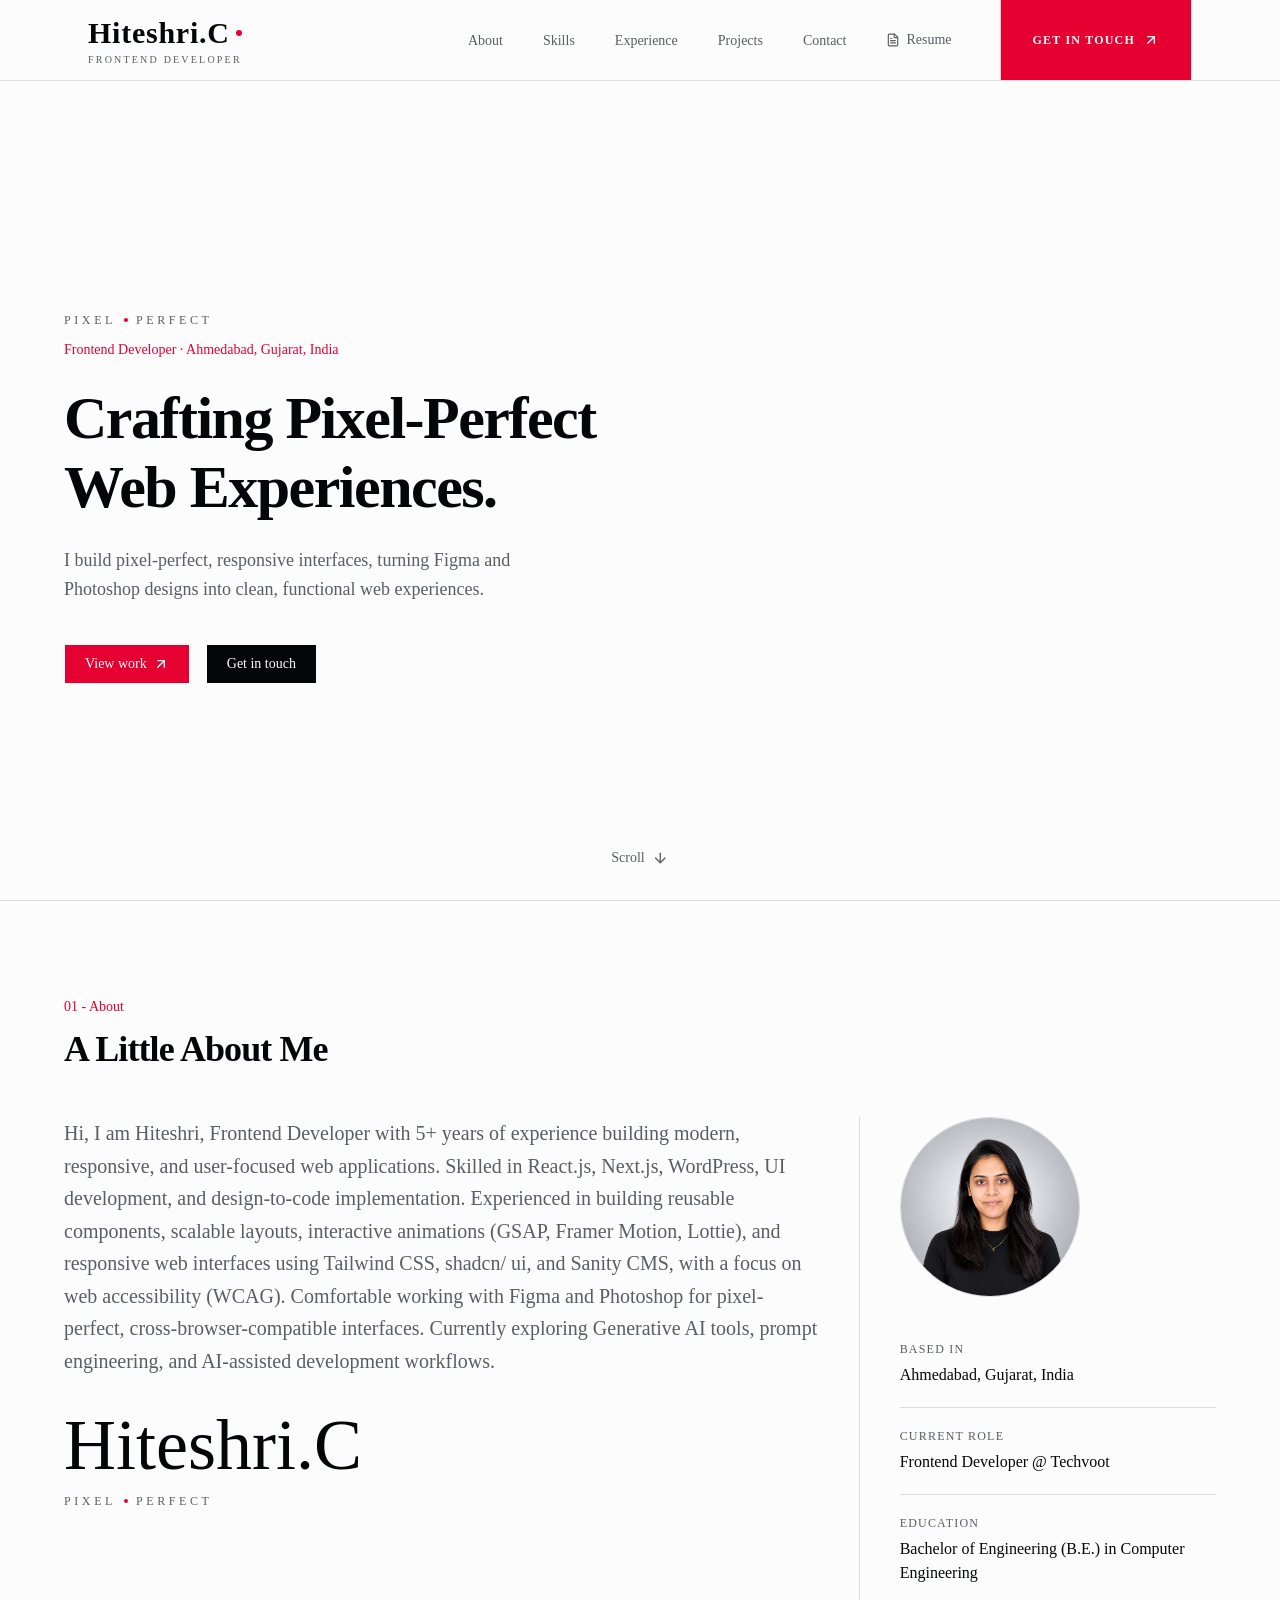
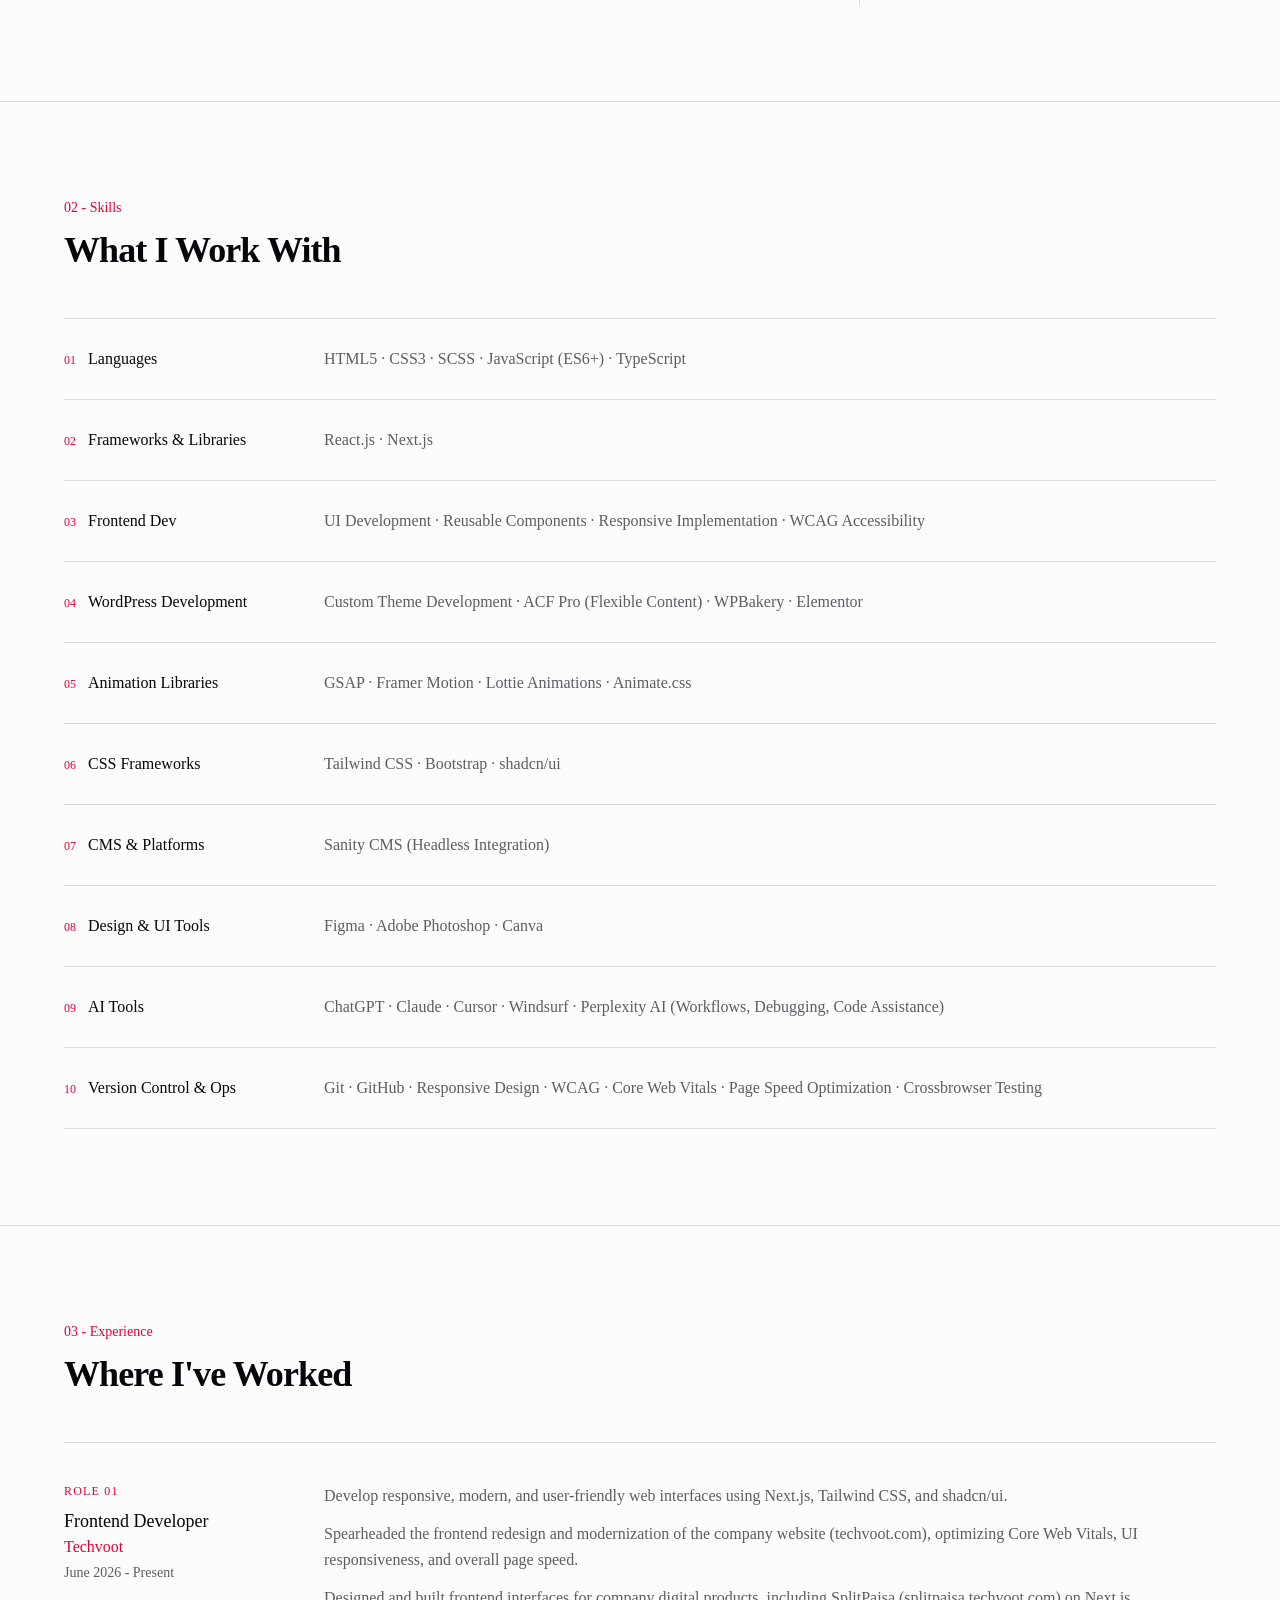
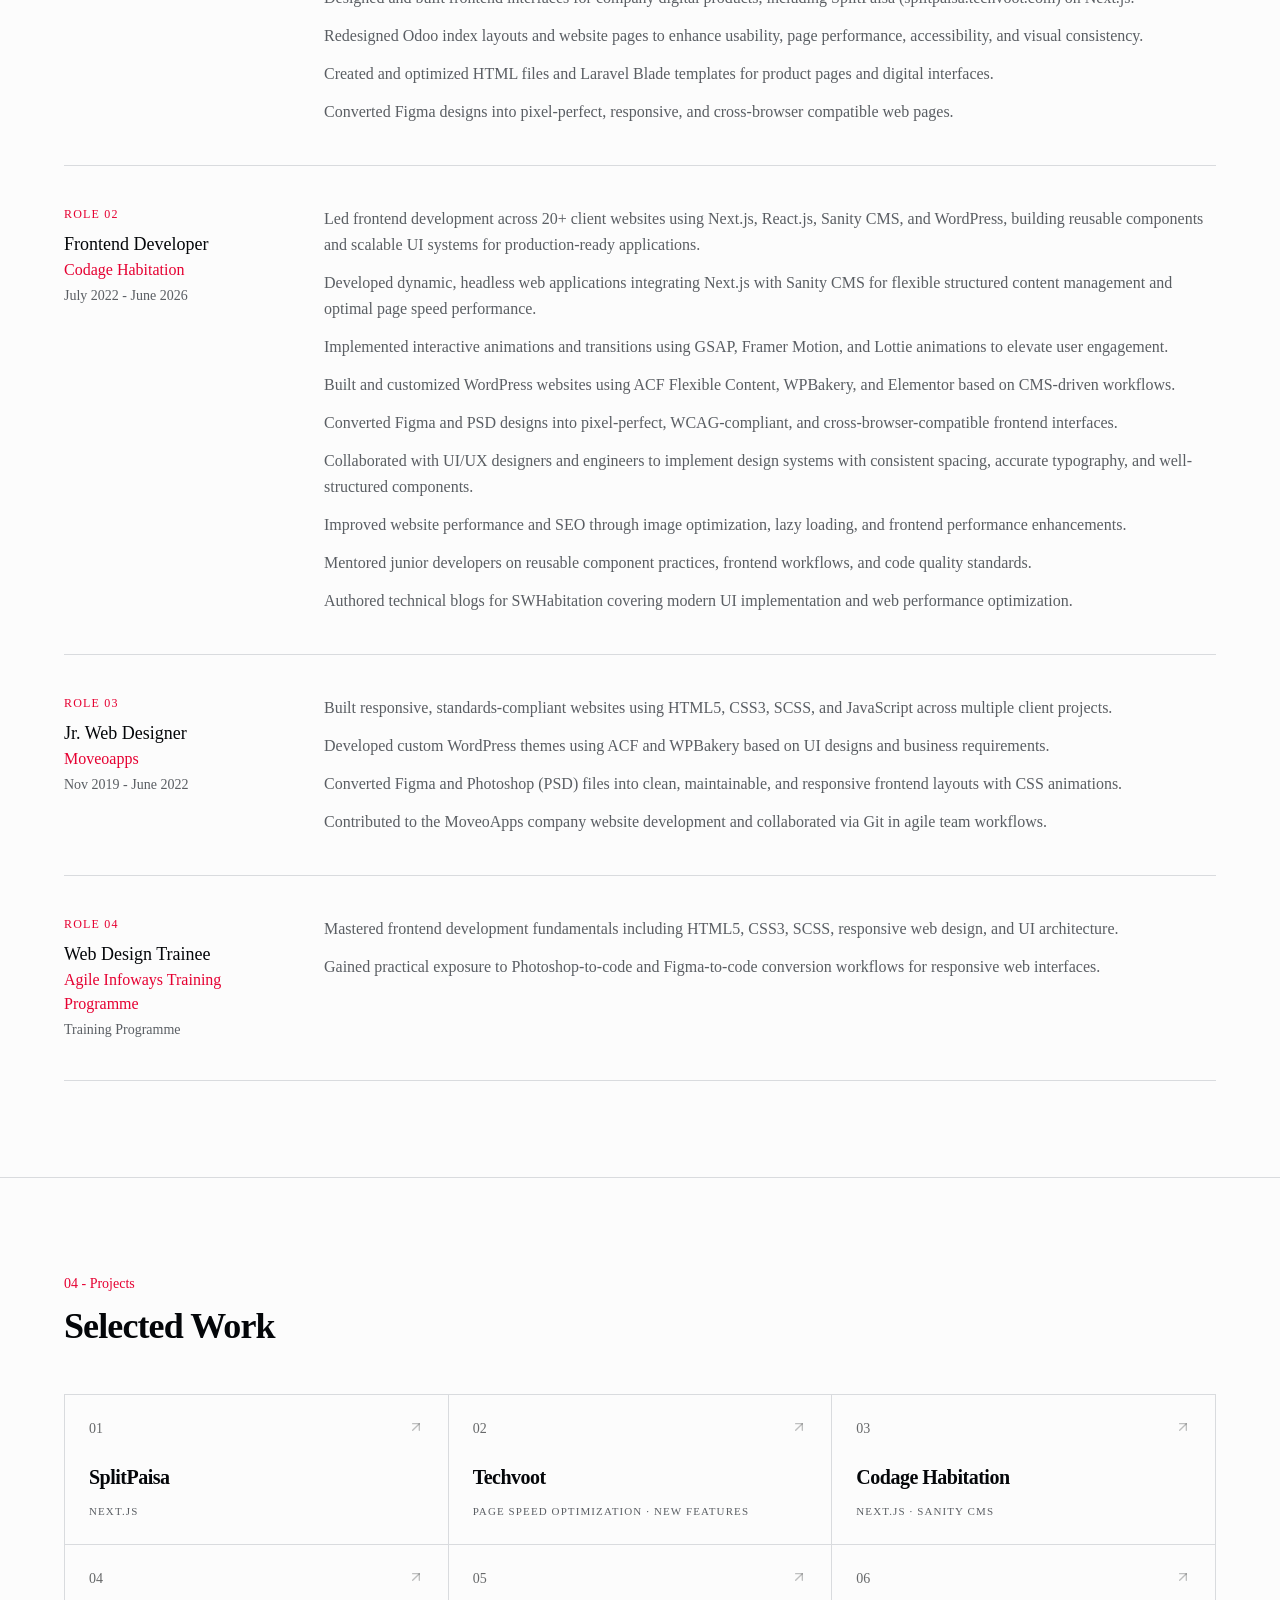
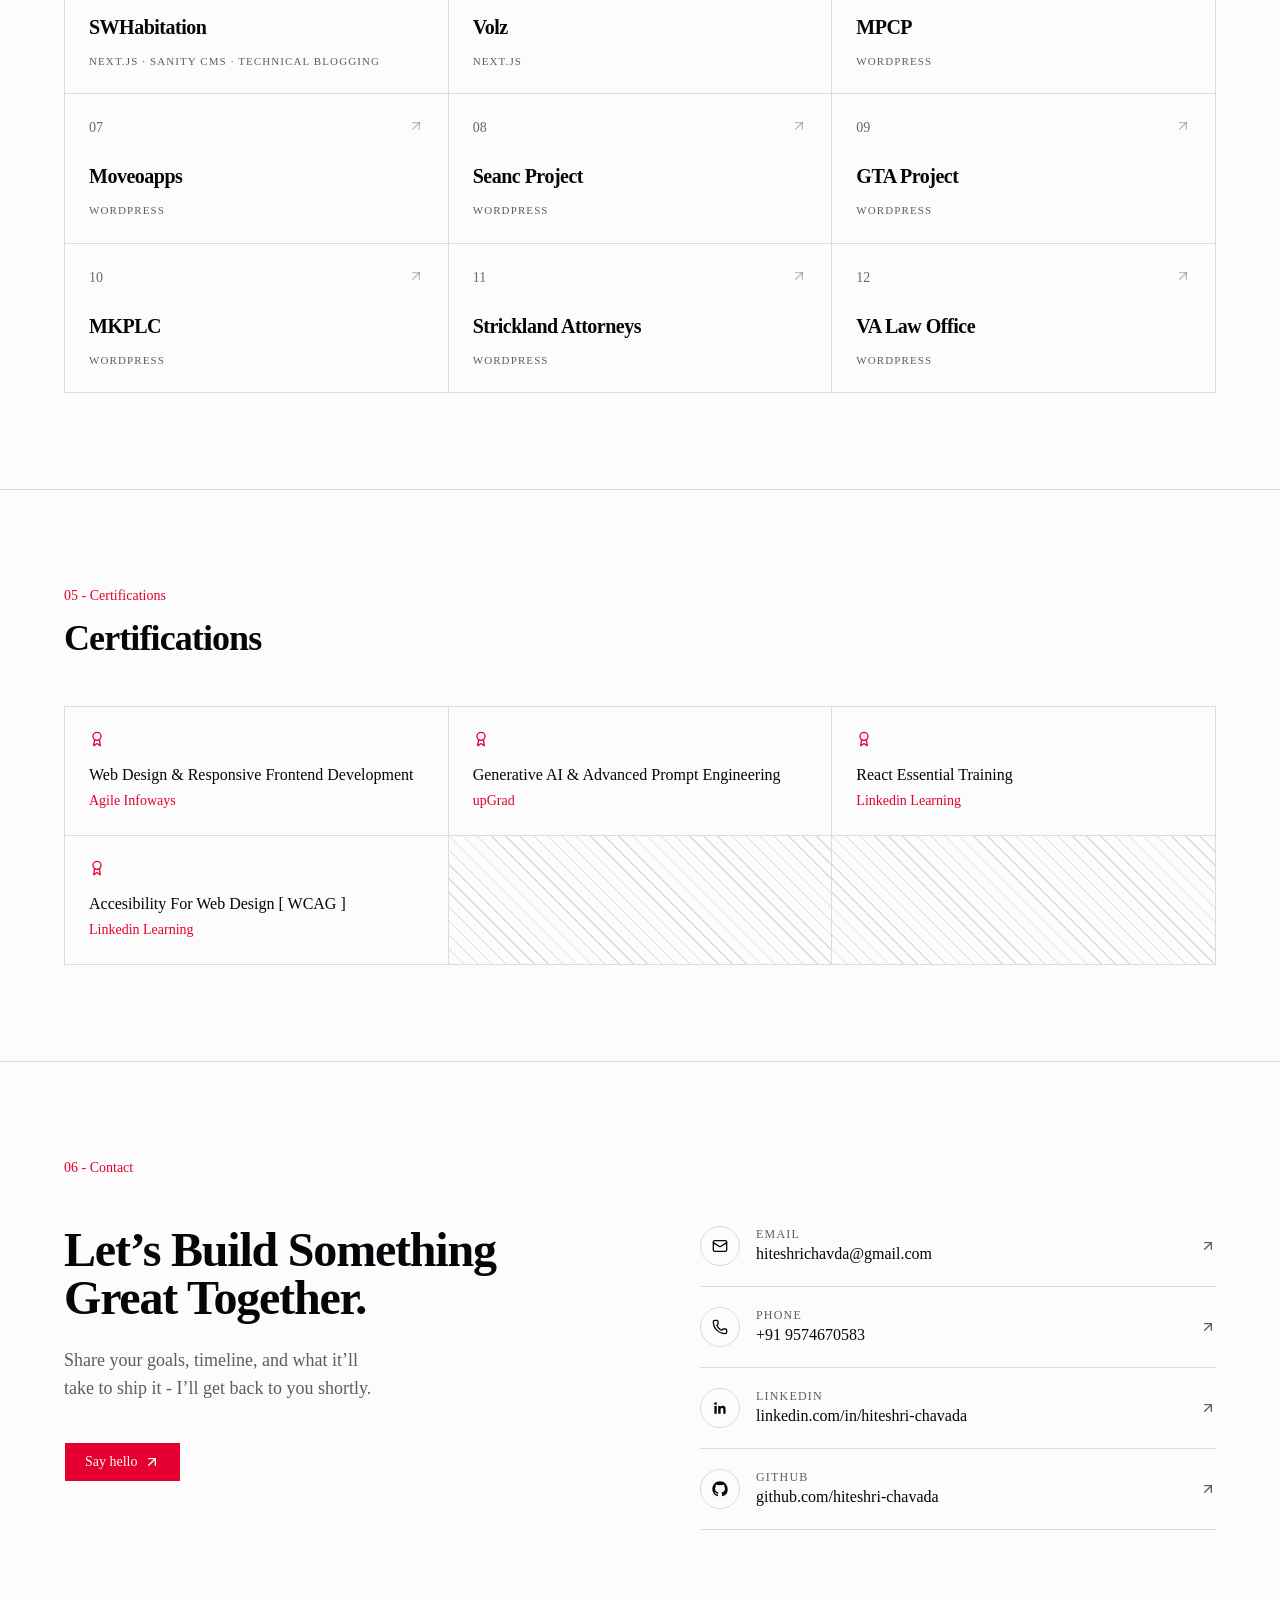
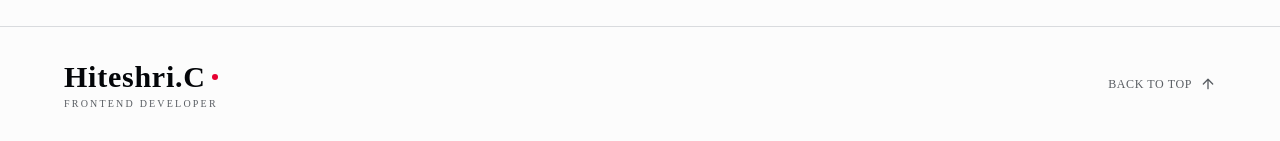
==== commit 667f432e: "Deploy from hiteshri-chavada/portfolio-next@b964e74e035efadcdd9faa9d53d3823349f40990" ====
--- a/index.html
+++ b/index.html
@@ -1,708 +1,21 @@
-<!DOCTYPE html>
-<html lang="en">
-<head>
-<meta charset="UTF-8" />
-<meta name="viewport" content="width=device-width, initial-scale=1.0" />
-<title>Hiteshri.C - Frontend Developer</title>
-<meta name="description" content="Hi, I am Hiteshri, Frontend Developer with 5+ years of experience building modern, responsive, and user-focused web applications." />
-<link rel="icon" href="assets/images/favicon.svg" type="image/svg+xml" />
-<link rel="preconnect" href="https://fonts.googleapis.com" />
-<link rel="preconnect" href="https://fonts.gstatic.com" crossorigin />
-<link href="https://fonts.googleapis.com/css2?family=Outfit:wght@400;500;600;700&family=Geist+Mono:wght@400;500&family=Dancing+Script:wght@600;700&display=swap" rel="stylesheet" />
-<style>
-  :root {
-    --background: oklch(0.99 0 0);
-    --foreground: oklch(0.12 0.01 260);
-    --card: oklch(1 0 0);
-    --primary: oklch(0.58 0.24 22);
-    --primary-foreground: oklch(0.99 0 0);
-    --secondary: oklch(0.12 0.01 260);
-    --secondary-foreground: oklch(0.99 0 0);
-    --muted: oklch(0.96 0.005 260);
-    --muted-foreground: oklch(0.48 0.01 260);
-    --border: oklch(0.89 0.005 260);
-    --font-sans: "Outfit", system-ui, sans-serif;
-    --font-mono: "Geist Mono", ui-monospace, monospace;
-    --font-signature: "Dancing Script", cursive;
-  }
-  * { box-sizing: border-box; margin: 0; padding: 0; }
-  html { scroll-behavior: smooth; }
-  body {
-    font-family: var(--font-sans);
-    background: var(--background);
-    color: var(--foreground);
-    line-height: 1.5;
-    -webkit-font-smoothing: antialiased;
-  }
-  a { color: inherit; text-decoration: none; }
-  ul, ol { list-style: none; }
-  img { max-width: 100%; display: block; }
-  .wrap { max-width: 72rem; margin: 0 auto; padding: 0 1.5rem; }
-  .mono { font-family: var(--font-mono); }
-  .accent-dot {
-    display: inline-block; width: 5px; height: 5px; border-radius: 999px;
-    background: var(--primary);
-  }
-
-  /* Header */
-  header {
-    position: fixed; top: 0; left: 0; right: 0; z-index: 50;
-    border-bottom: 1px solid color-mix(in oklch, var(--border), transparent 20%);
-    background: color-mix(in oklch, var(--background), transparent 8%);
-    backdrop-filter: blur(10px);
-    transition: box-shadow .2s ease;
-  }
-  header.scrolled { box-shadow: 0 1px 2px rgba(0,0,0,.04); }
-  .header-inner {
-    max-width: 72rem; margin: 0 auto; padding: 0 1.5rem;
-    height: 4rem; display: flex; align-items: stretch; justify-content: space-between;
-  }
-  @media (min-width: 640px) { .header-inner { height: 5rem; } }
-  .logo { display: flex; align-items: center; }
-  .logo-inner { display: inline-flex; flex-direction: column; justify-content: center; }
-  .logo-name-row { display: flex; align-items: center; gap: .375rem; line-height: 1; }
-  .logo-name { font-family: var(--font-signature); font-weight: 700; font-size: 1.5rem; }
-  .logo-role { font-family: var(--font-mono); font-size: 10px; letter-spacing: .22em; text-transform: uppercase; color: var(--muted-foreground); margin-top: .25rem; }
-  .desktop-nav { display: none; align-items: stretch; }
-  @media (min-width: 768px) { .desktop-nav { display: flex; } }
-  .nav-links { display: flex; align-items: center; gap: .25rem; padding-right: 2rem; }
-  .nav-links a {
-    position: relative; padding: .5rem 1rem; font-size: .875rem; font-weight: 500;
-    color: var(--muted-foreground); transition: color .2s;
-  }
-  .nav-links a:hover { color: var(--foreground); background: color-mix(in oklch, var(--muted), transparent 40%); }
-  .nav-links a.active { color: var(--foreground); font-weight: 600; }
-  .nav-links a.active::after {
-    content: ""; position: absolute; left: 1rem; right: 1rem; bottom: -1px; height: 2px; background: var(--primary);
-  }
-  .cta-square {
-    display: flex; align-items: center; gap: .5rem; padding: 0 2rem;
-    border-left: 1px solid var(--border); border-right: 1px solid var(--border);
-    background: var(--primary); color: var(--primary-foreground);
-    font-family: var(--font-mono); font-size: .75rem; font-weight: 700;
-    letter-spacing: .15em; text-transform: uppercase;
-  }
-  .cta-square:hover { opacity: .9; }
-  .mobile-toggle { display: flex; align-items: center; }
-  @media (min-width: 768px) { .mobile-toggle { display: none; } }
-  .icon-btn { background: none; border: none; cursor: pointer; padding: .5rem; border-radius: 999px; color: var(--foreground); }
-  .icon-btn:hover { background: var(--muted); }
-
-  .mobile-panel {
-    position: fixed; inset: 0; z-index: 60; display: none;
-  }
-  .mobile-panel.open { display: block; }
-  .mobile-overlay { position: absolute; inset: 0; background: rgba(0,0,0,.4); }
-  .mobile-drawer {
-    position: absolute; top: 0; right: 0; bottom: 0; width: 85vw; max-width: 22rem;
-    background: var(--background); padding: 1.5rem; display: flex; flex-direction: column;
-    justify-content: space-between; box-shadow: -8px 0 24px rgba(0,0,0,.08);
-  }
-  .mobile-nav-list a {
-    display: flex; align-items: center; gap: .75rem; padding: .75rem .875rem; font-size: 1rem; font-weight: 500;
-    color: var(--foreground);
-  }
-  .mobile-nav-list a:hover { background: var(--muted); }
-  .mobile-cta {
-    display: flex; align-items: center; justify-content: center; gap: .5rem;
-    background: var(--primary); color: var(--primary-foreground); padding: .75rem;
-    font-family: var(--font-mono); font-size: .75rem; font-weight: 700; letter-spacing: .15em; text-transform: uppercase;
-  }
-
-  /* Buttons */
-  .btn {
-    display: inline-flex; align-items: center; gap: .375rem; height: 2.5rem; padding: 0 1.25rem;
-    font-size: .875rem; font-weight: 500; border: 1px solid transparent; cursor: pointer;
-  }
-  .btn-primary { background: var(--primary); color: var(--primary-foreground); }
-  .btn-primary:hover { background: color-mix(in oklch, var(--primary), transparent 20%); }
-  .btn-secondary { background: var(--secondary); color: var(--secondary-foreground); }
-  .btn-secondary:hover { background: color-mix(in oklch, var(--secondary), var(--foreground) 5%); }
-
-  section { border-top: 1px solid var(--border); padding: 4rem 1.5rem; }
-  @media (min-width: 640px) { section { padding: 5rem 1.5rem; } }
-  @media (min-width: 768px) { section { padding: 6rem 1.5rem; } }
-  .section-inner { max-width: 72rem; margin: 0 auto; }
-  .eyebrow { font-family: var(--font-mono); font-size: .875rem; color: var(--primary); margin-bottom: .75rem; }
-  .section-title { font-size: 1.5rem; font-weight: 600; letter-spacing: -.02em; }
-  @media (min-width: 640px) { .section-title { font-size: 1.875rem; } }
-  @media (min-width: 768px) { .section-title { font-size: 2.25rem; } }
-  .section-head { margin-bottom: 2.5rem; }
-
-  /* Hero */
-  #hero { border-top: none; min-height: 100svh; display: flex; flex-direction: column; justify-content: center; padding-top: 6rem; position: relative; }
-  .hero-grid { display: grid; gap: 2.5rem; align-items: center; max-width: 72rem; margin: 0 auto; width: 100%; }
-  @media (min-width: 1024px) { .hero-grid { grid-template-columns: 1.1fr .9fr; gap: 3rem; } }
-  .hero-kicker { display: flex; align-items: center; gap: .5rem; font-family: var(--font-mono); font-size: .75rem; letter-spacing: .3em; text-transform: uppercase; color: var(--muted-foreground); margin-bottom: .75rem; }
-  .hero-role { font-family: var(--font-mono); font-size: .875rem; color: var(--primary); margin-bottom: 1.5rem; }
-  .hero-title { max-width: 36rem; font-size: 2.25rem; font-weight: 600; line-height: 1.15; letter-spacing: -.02em; }
-  @media (min-width: 640px) { .hero-title { font-size: 3rem; } }
-  @media (min-width: 768px) { .hero-title { font-size: 3.75rem; } }
-  .hero-tagline { margin-top: 1.5rem; max-width: 32rem; font-size: 1rem; line-height: 1.65; color: var(--muted-foreground); }
-  @media (min-width: 640px) { .hero-tagline { font-size: 1.125rem; } }
-  .hero-ctas { margin-top: 2.5rem; display: flex; flex-wrap: wrap; align-items: center; gap: 1rem; }
-  .scroll-hint { position: absolute; bottom: 2rem; left: 50%; transform: translateX(-50%); display: flex; align-items: center; gap: .5rem; font-size: .875rem; color: var(--muted-foreground); }
-
-  .badge-orbit { position: relative; aspect-ratio: 1; width: 100%; max-width: 22rem; justify-self: center; margin: 0 auto; }
-  .float-badge {
-    position: absolute; display: flex; align-items: center; justify-content: center;
-    padding: .5rem 1rem; border: 1px solid var(--border); border-radius: 999px;
-    background: var(--card); font-family: var(--font-mono); font-size: .75rem; font-weight: 500;
-    color: var(--foreground); white-space: nowrap; box-shadow: 0 1px 2px rgba(0,0,0,.04);
-  }
-  .float-badge .accent-dot { margin-right: .4rem; }
-  @keyframes float1 { 0%,100% { transform: translateY(0) rotate(0deg); } 50% { transform: translateY(-8px) rotate(2deg); } }
-  @keyframes float2 { 0%,100% { transform: translateY(0) rotate(0deg); } 50% { transform: translateY(-10px) rotate(-2deg); } }
-  @keyframes float3 { 0%,100% { transform: translateY(0) rotate(0deg); } 50% { transform: translateY(8px) rotate(1.5deg); } }
-  .f1 { animation: float1 4.5s ease-in-out infinite; }
-  .f2 { animation: float2 5.2s ease-in-out infinite .8s; }
-  .f3 { animation: float3 4.8s ease-in-out infinite 1.4s; }
-  .f4 { animation: float1 5.5s ease-in-out infinite 2s; }
-  .f5 { animation: float2 4.2s ease-in-out infinite 2.5s; }
-  .f6 { animation: float3 5s ease-in-out infinite 1.8s; }
-  @media (prefers-reduced-motion: reduce) { .float-badge { animation: none !important; } }
-
-  /* About */
-  .about-grid { display: grid; gap: 2rem; }
-  @media (min-width: 768px) { .about-grid { grid-template-columns: 2fr 1fr; gap: 2.5rem; } }
-  .about-summary { font-size: 1rem; line-height: 1.7; color: var(--muted-foreground); }
-  @media (min-width: 640px) { .about-summary { font-size: 1.125rem; } }
-  @media (min-width: 768px) { .about-summary { font-size: 1.25rem; } }
-  .signature { font-family: var(--font-signature); font-size: 3rem; line-height: 1; margin-top: 2rem; }
-  @media (min-width: 640px) { .signature { font-size: 3.75rem; } }
-  .signature-tag { display: flex; align-items: center; gap: .5rem; font-size: .75rem; letter-spacing: .3em; text-transform: uppercase; color: var(--muted-foreground); margin-top: .75rem; }
-  .about-side { border-top: 1px solid var(--border); padding-top: 1.5rem; }
-  @media (min-width: 768px) { .about-side { border-top: none; border-left: 1px solid var(--border); padding-top: 0; padding-left: 2.5rem; } }
-  .about-photo { position: relative; margin-bottom: 1.5rem; aspect-ratio: 1; width: 100%; max-width: 11rem; overflow: hidden; border-radius: 999px; border: 1px solid var(--border); }
-  .about-photo img { width: 100%; height: 100%; object-fit: cover; }
-  .about-detail { border-bottom: 1px solid var(--border); padding: 1.25rem 0; }
-  .about-detail:first-child { padding-top: 0; }
-  .about-detail:last-child { border-bottom: none; }
-  .about-detail-label { font-size: .75rem; letter-spacing: .15em; text-transform: uppercase; color: var(--muted-foreground); }
-  .about-detail-value { margin-top: .375rem; font-weight: 500; }
-
-  /* Skills */
-  .skills-list { border-top: 1px solid var(--border); }
-  .skill-row { display: grid; gap: .5rem; border-bottom: 1px solid var(--border); padding: 1.5rem 0; }
-  @media (min-width: 640px) { .skill-row { grid-template-columns: 220px 1fr; gap: 2.5rem; padding: 1.75rem 0; } }
-  .skill-num-title { display: flex; align-items: baseline; gap: .75rem; }
-  .skill-num { font-family: var(--font-mono); font-size: .75rem; color: var(--primary); }
-  .skill-title { font-weight: 500; }
-  .skill-values { color: var(--muted-foreground); }
-
-  /* Experience */
-  .exp-list { border-top: 1px solid var(--border); }
-  .exp-item { display: grid; gap: 1rem; border-bottom: 1px solid var(--border); padding: 2rem 0; }
-  @media (min-width: 768px) { .exp-item { grid-template-columns: 220px 1fr; gap: 2.5rem; padding: 2.5rem 0; } }
-  .exp-role-label { font-family: var(--font-mono); font-size: .75rem; letter-spacing: .15em; text-transform: uppercase; color: var(--primary); margin-bottom: .5rem; }
-  .exp-role { font-size: 1.125rem; font-weight: 500; }
-  .exp-company { color: var(--primary); }
-  .exp-period { margin-top: .25rem; font-family: var(--font-mono); font-size: .875rem; color: var(--muted-foreground); }
-  .exp-points { display: flex; flex-direction: column; gap: .75rem; }
-  .exp-points li { color: var(--muted-foreground); line-height: 1.65; }
-
-  /* Grid cards (projects / certs) */
-  .card-grid {
-    display: grid; gap: 1px; overflow: hidden; border: 1px solid var(--border); background: var(--border);
-  }
-  @media (min-width: 640px) { .card-grid { grid-template-columns: 1fr 1fr; } }
-  @media (min-width: 1024px) { .card-grid { grid-template-columns: 1fr 1fr 1fr; } }
-  .card {
-    display: flex; flex-direction: column; justify-content: space-between; gap: 1.5rem;
-    background: var(--background); padding: 1.5rem; transition: background .15s;
-  }
-  .card:hover { background: var(--muted); }
-  .card-top { display: flex; align-items: flex-start; justify-content: space-between; }
-  .card-index { font-family: var(--font-mono); font-size: .875rem; color: color-mix(in oklch, var(--foreground), transparent 40%); }
-  .card-arrow { color: color-mix(in oklch, var(--foreground), transparent 75%); transition: color .15s, transform .15s; }
-  .card:hover .card-arrow { color: var(--primary); }
-  .card-title { font-size: 1.25rem; font-weight: 600; letter-spacing: -.01em; }
-  .card:hover .card-title { color: var(--primary); }
-  .card-tags { margin-top: .75rem; font-family: var(--font-mono); font-size: 11px; letter-spacing: .1em; text-transform: uppercase; color: var(--muted-foreground); }
-  .cert-icon { color: var(--primary); }
-  .cert-issuer { margin-top: .25rem; font-size: .875rem; color: var(--primary); }
-
-  /* Contact */
-  .contact-grid { display: grid; gap: 2.5rem; }
-  @media (min-width: 1024px) { .contact-grid { grid-template-columns: 1fr 1fr; gap: 2.5rem; } }
-  .contact-title { font-size: 1.875rem; font-weight: 600; letter-spacing: -.02em; }
-  @media (min-width: 640px) { .contact-title { font-size: 2.25rem; } }
-  @media (min-width: 768px) { .contact-title { font-size: 3rem; } }
-  .contact-sub { margin-top: 1rem; max-width: 28rem; color: var(--muted-foreground); font-size: 1rem; }
-  @media (min-width: 640px) { .contact-sub { font-size: 1.125rem; } }
-  .contact-list-wrap { }
-  @media (min-width: 1024px) { .contact-list-wrap { padding-left: 2.5rem; } }
-  .channel {
-    display: flex; align-items: center; justify-content: space-between; gap: 1rem;
-    border-bottom: 1px solid var(--border); padding: 1.25rem 0;
-  }
-  .channel:first-child { padding-top: 0; }
-  .channel-left { display: flex; align-items: center; gap: 1rem; }
-  .channel-icon {
-    display: grid; place-items: center; width: 2.5rem; height: 2.5rem; border-radius: 999px;
-    border: 1px solid var(--border); flex-shrink: 0; transition: all .15s;
-  }
-  .channel:hover .channel-icon { border-color: var(--primary); background: var(--primary); color: var(--primary-foreground); }
-  .channel-label { display: block; font-size: .75rem; letter-spacing: .15em; text-transform: uppercase; color: var(--muted-foreground); }
-  .channel-value { transition: color .15s; }
-  .channel:hover .channel-value { color: var(--primary); }
-  .channel-arrow { flex-shrink: 0; color: var(--muted-foreground); transition: all .15s; }
-  .channel:hover .channel-arrow { color: var(--primary); }
-
-  footer { border-top: 1px solid var(--border); padding: 2rem 1.5rem; }
-  .footer-inner { max-width: 72rem; margin: 0 auto; display: flex; flex-direction: column; align-items: center; justify-content: space-between; gap: 1rem; font-size: .875rem; color: var(--muted-foreground); }
-  @media (min-width: 640px) { .footer-inner { flex-direction: row; } }
-  .back-top { display: flex; align-items: center; gap: .5rem; font-family: var(--font-mono); font-size: .75rem; letter-spacing: .1em; text-transform: uppercase; }
-  .back-top:hover { color: var(--foreground); }
-
-  .sr-only { position: absolute; width: 1px; height: 1px; padding: 0; margin: -1px; overflow: hidden; clip: rect(0,0,0,0); white-space: nowrap; border: 0; }
-  .skip-link {
-    position: absolute; top: -3rem; left: 1rem; z-index: 100; background: var(--primary); color: var(--primary-foreground);
-    padding: .5rem 1rem; border-radius: .375rem; font-size: .875rem; font-weight: 500; transition: top .2s;
-  }
-  .skip-link:focus { top: 1rem; }
-</style>
-</head>
-<body>
-<a href="#main" class="skip-link">Skip to main content</a>
-
-<header id="site-header">
-  <div class="header-inner">
-    <div class="logo">
-      <a href="#hero" aria-label="Home">
-        <div class="logo-inner">
-          <div class="logo-name-row">
-            <span class="logo-name" id="logo-name">Hiteshri Chavda</span>
-            <span class="accent-dot" aria-hidden="true"></span>
-          </div>
-          <span class="logo-role" id="logo-role">Frontend Developer</span>
-        </div>
-      </a>
-    </div>
-    <div class="desktop-nav">
-      <nav aria-label="Primary">
-        <ul class="nav-links" id="nav-links">
-          <li><a href="#about" data-section="about">About</a></li>
-          <li><a href="#skills" data-section="skills">Skills</a></li>
-          <li><a href="#experience" data-section="experience">Experience</a></li>
-          <li><a href="#projects" data-section="projects">Projects</a></li>
-          <li><a href="#contact" data-section="contact">Contact</a></li>
-        </ul>
-      </nav>
-      <a href="assets/resume/Hiteshri_Chavda_Frontend_Developer_Resume.pdf" download class="cta-square" style="border-left:none;background:none;color:var(--muted-foreground);font-weight:500;text-transform:none;letter-spacing:normal;font-family:var(--font-sans);font-size:.875rem;padding:0 1rem;">Resume</a>
-      <a href="#contact" class="cta-square">Get in touch →</a>
-    </div>
-    <div class="mobile-toggle">
-      <button class="icon-btn" id="mobile-open" aria-label="Open menu">☰</button>
-    </div>
-  </div>
-</header>
-
-<div class="mobile-panel" id="mobile-panel">
-  <div class="mobile-overlay" id="mobile-overlay"></div>
-  <div class="mobile-drawer">
-    <div>
-      <div style="display:flex;align-items:center;justify-content:space-between;padding-bottom:1.5rem;border-bottom:1px solid var(--border);">
-        <div class="logo-inner">
-          <div class="logo-name-row">
-            <span class="logo-name" style="font-size:1.5rem;" id="logo-name-mobile">Hiteshri Chavda</span>
-            <span class="accent-dot" aria-hidden="true"></span>
-          </div>
-          <span class="logo-role" id="logo-role-mobile">Frontend Developer</span>
-        </div>
-        <button class="icon-btn" id="mobile-close" aria-label="Close menu">✕</button>
-      </div>
-      <nav aria-label="Mobile" style="margin-top:1.5rem;">
-        <p class="mono" style="margin-bottom:.75rem;font-size:11px;font-weight:600;letter-spacing:.1em;text-transform:uppercase;color:var(--muted-foreground);">Navigation</p>
-        <ul class="mobile-nav-list" id="mobile-nav-links">
-          <li><a href="#about">About</a></li>
-          <li><a href="#skills">Skills</a></li>
-          <li><a href="#experience">Experience</a></li>
-          <li><a href="#projects">Projects</a></li>
-          <li><a href="#contact">Contact</a></li>
-        </ul>
-        <a href="assets/resume/Hiteshri_Chavda_Frontend_Developer_Resume.pdf" download style="display:flex;align-items:center;gap:.75rem;padding:.75rem .875rem;font-weight:500;">Resume</a>
-      </nav>
-    </div>
-    <a href="#contact" class="mobile-cta" id="mobile-cta-close">Get in touch →</a>
-  </div>
-</div>
-
-<main id="main">
-  <section id="hero" aria-label="Introduction">
-    <div class="hero-grid">
-      <div>
-        <p class="hero-kicker">Pixel <span class="accent-dot"></span> Perfect</p>
-        <p class="hero-role" id="hero-role-location">Frontend Developer · Ahmedabad, Gujarat, India</p>
-        <h1 class="hero-title">Crafting pixel-perfect web experiences.</h1>
-        <p class="hero-tagline" id="hero-tagline">I build pixel-perfect, responsive interfaces, turning Figma and Photoshop designs into clean, functional web experiences.</p>
-        <div class="hero-ctas">
-          <a href="#projects" class="btn btn-primary">View work →</a>
-          <a href="#contact" class="btn btn-secondary">Get in touch</a>
-        </div>
-      </div>
-      <div class="badge-orbit" aria-hidden="true">
-        <span class="float-badge f1" style="top:2%;left:10%;"><span class="accent-dot"></span>React</span>
-        <span class="float-badge f2" style="top:18%;right:0;"><span class="accent-dot"></span>Next.js</span>
-        <span class="float-badge f3" style="top:40%;left:0;"><span class="accent-dot"></span>TypeScript</span>
-        <span class="float-badge f4" style="top:52%;right:5%;"><span class="accent-dot"></span>Tailwind</span>
-        <span class="float-badge f5" style="top:74%;left:12%;"><span class="accent-dot"></span>Sanity CMS</span>
-        <span class="float-badge f6" style="top:88%;right:2%;"><span class="accent-dot"></span>Figma</span>
-        <span class="float-badge f2" style="top:60%;left:38%;"><span class="accent-dot"></span>Git</span>
-      </div>
-    </div>
-    <a href="#about" class="scroll-hint" aria-label="Scroll to about section">Scroll ↓</a>
-  </section>
-
-  <section id="about" aria-labelledby="about-heading">
-    <div class="section-inner">
-      <h2 id="about-heading" class="sr-only">About</h2>
-      <div class="section-head"><p class="eyebrow">01 - About</p><h3 class="section-title">A little about me</h3></div>
-      <div class="about-grid">
-        <div>
-          <p class="about-summary" id="about-summary">Hi, I am Hiteshri, Frontend Developer with 5+ years of experience building modern, responsive, and user-focused web applications. Skilled in React.js, Next.js, WordPress, UI development, and design-to-code implementation. Experienced in building reusable components, scalable layouts, interactive animations (GSAP, Framer Motion, Lottie), and responsive web interfaces using Tailwind CSS, shadcn/ui, and Sanity CMS, with a focus on web accessibility (WCAG). Comfortable working with Figma and Photoshop for pixel-perfect, cross-browser-compatible interfaces. Currently exploring Generative AI tools, prompt engineering, and AI-assisted development workflows.</p>
-          <div>
-            <p class="signature" id="about-signature">Hiteshri.C</p>
-            <p class="signature-tag">Pixel <span class="accent-dot"></span> Perfect</p>
-          </div>
-        </div>
-        <div class="about-side">
-          <div class="about-photo"><img src="assets/images/me.png" alt="Hiteshri Chavda" /></div>
-          <div id="about-details">
-            <div class="about-detail"><p class="about-detail-label">Based in</p><p class="about-detail-value">Ahmedabad, Gujarat, India</p></div>
-            <div class="about-detail"><p class="about-detail-label">Current role</p><p class="about-detail-value">Frontend Developer @ Techvoot</p></div>
-            <div class="about-detail"><p class="about-detail-label">Education</p><p class="about-detail-value">Bachelor of Engineering (B.E.) in Computer Engineering</p></div>
-          </div>
-        </div>
-      </div>
-    </div>
-  </section>
-
-  <section id="skills" aria-labelledby="skills-heading">
-    <div class="section-inner">
-      <h2 id="skills-heading" class="sr-only">Skills</h2>
-      <div class="section-head"><p class="eyebrow">02 - Skills</p><h3 class="section-title">What I work with</h3></div>
-      <dl class="skills-list" id="skills-list">
-        <div class="skill-row"><dt class="skill-num-title"><span class="skill-num">01</span><span class="skill-title">Languages</span></dt><dd class="skill-values">HTML5 · CSS3 · SCSS · JavaScript (ES6+) · TypeScript</dd></div>
-        <div class="skill-row"><dt class="skill-num-title"><span class="skill-num">02</span><span class="skill-title">Frameworks &amp; Libraries</span></dt><dd class="skill-values">React.js · Next.js</dd></div>
-        <div class="skill-row"><dt class="skill-num-title"><span class="skill-num">03</span><span class="skill-title">Frontend Dev</span></dt><dd class="skill-values">UI Development · Reusable Components · Responsive Implementation · WCAG Accessibility</dd></div>
-        <div class="skill-row"><dt class="skill-num-title"><span class="skill-num">04</span><span class="skill-title">WordPress Development</span></dt><dd class="skill-values">Custom Theme Development · ACF Pro (Flexible Content) · WPBakery · Elementor</dd></div>
-        <div class="skill-row"><dt class="skill-num-title"><span class="skill-num">05</span><span class="skill-title">Animation Libraries</span></dt><dd class="skill-values">GSAP · Framer Motion · Lottie Animations · Animate.css</dd></div>
-        <div class="skill-row"><dt class="skill-num-title"><span class="skill-num">06</span><span class="skill-title">CSS Frameworks</span></dt><dd class="skill-values">Tailwind CSS · Bootstrap · shadcn/ui</dd></div>
-        <div class="skill-row"><dt class="skill-num-title"><span class="skill-num">07</span><span class="skill-title">CMS &amp; Platforms</span></dt><dd class="skill-values">Sanity CMS (Headless Integration)</dd></div>
-        <div class="skill-row"><dt class="skill-num-title"><span class="skill-num">08</span><span class="skill-title">Design &amp; UI Tools</span></dt><dd class="skill-values">Figma · Adobe Photoshop · Canva</dd></div>
-        <div class="skill-row"><dt class="skill-num-title"><span class="skill-num">09</span><span class="skill-title">AI Tools</span></dt><dd class="skill-values">ChatGPT · Claude · Cursor · Windsurf · Perplexity AI (Workflows, Debugging, Code Assistance)</dd></div>
-        <div class="skill-row"><dt class="skill-num-title"><span class="skill-num">10</span><span class="skill-title">Version Control &amp; Ops</span></dt><dd class="skill-values">Git · GitHub · Responsive Design · WCAG · Core Web Vitals · Page Speed Optimization · Crossbrowser Testing</dd></div>
-      </dl>
-    </div>
-  </section>
-
-  <section id="experience" aria-labelledby="experience-heading">
-    <div class="section-inner">
-      <h2 id="experience-heading" class="sr-only">Experience</h2>
-      <div class="section-head"><p class="eyebrow">03 - Experience</p><h3 class="section-title">Where I've worked</h3></div>
-      <ol class="exp-list" id="exp-list">
-        <li class="exp-item">
-          <div><p class="exp-role-label">Role 01</p><p class="exp-role">Frontend Developer</p><p class="exp-company">Techvoot</p><p class="exp-period">June 2026 - Present</p></div>
-          <ul class="exp-points">
-            <li>Develop responsive, modern, and user-friendly web interfaces using Next.js, Tailwind CSS, and shadcn/ui.</li>
-            <li>Spearheaded the frontend redesign and modernization of the company website (techvoot.com), optimizing Core Web Vitals, UI responsiveness, and overall page speed.</li>
-            <li>Designed and built frontend interfaces for company digital products, including SplitPaisa (splitpaisa.techvoot.com) on Next.js.</li>
-            <li>Redesigned Odoo index layouts and website pages to enhance usability, page performance, accessibility, and visual consistency.</li>
-            <li>Created and optimized HTML files and Laravel Blade templates for product pages and digital interfaces.</li>
-            <li>Converted Figma designs into pixel-perfect, responsive, and cross-browser compatible web pages.</li>
-          </ul>
-        </li>
-        <li class="exp-item">
-          <div><p class="exp-role-label">Role 02</p><p class="exp-role">Frontend Developer</p><p class="exp-company">Codage Habitation</p><p class="exp-period">July 2022 - June 2026</p></div>
-          <ul class="exp-points">
-            <li>Led frontend development across 20+ client websites using Next.js, React.js, Sanity CMS, and WordPress, building reusable components and scalable UI systems for production-ready applications.</li>
-            <li>Developed dynamic, headless web applications integrating Next.js with Sanity CMS for flexible structured content management and optimal page speed performance.</li>
-            <li>Implemented interactive animations and transitions using GSAP, Framer Motion, and Lottie animations to elevate user engagement.</li>
-            <li>Built and customized WordPress websites using ACF Flexible Content, WPBakery, and Elementor based on CMS-driven workflows.</li>
-            <li>Converted Figma and PSD designs into pixel-perfect, WCAG-compliant, and cross-browser-compatible frontend interfaces.</li>
-            <li>Collaborated with UI/UX designers and engineers to implement design systems with consistent spacing, accurate typography, and well-structured components.</li>
-            <li>Improved website performance and SEO through image optimization, lazy loading, and frontend performance enhancements.</li>
-            <li>Mentored junior developers on reusable component practices, frontend workflows, and code quality standards.</li>
-            <li>Authored technical blogs for SWHabitation covering modern UI implementation and web performance optimization.</li>
-          </ul>
-        </li>
-        <li class="exp-item">
-          <div><p class="exp-role-label">Role 03</p><p class="exp-role">Jr. Web Designer</p><p class="exp-company">Moveoapps</p><p class="exp-period">Nov 2019 - June 2022</p></div>
-          <ul class="exp-points">
-            <li>Built responsive, standards-compliant websites using HTML5, CSS3, SCSS, and JavaScript across multiple client projects.</li>
-            <li>Developed custom WordPress themes using ACF and WPBakery based on UI designs and business requirements.</li>
-            <li>Converted Figma and Photoshop (PSD) files into clean, maintainable, and responsive frontend layouts with CSS animations.</li>
-            <li>Contributed to the MoveoApps company website development and collaborated via Git in agile team workflows.</li>
-          </ul>
-        </li>
-        <li class="exp-item">
-          <div><p class="exp-role-label">Role 04</p><p class="exp-role">Web Design Trainee</p><p class="exp-company">Agile Infoways Training Programme</p><p class="exp-period">Training Programme</p></div>
-          <ul class="exp-points">
-            <li>Mastered frontend development fundamentals including HTML5, CSS3, SCSS, responsive web design, and UI architecture.</li>
-            <li>Gained practical exposure to Photoshop-to-code and Figma-to-code conversion workflows for responsive web interfaces.</li>
-          </ul>
-        </li>
-      </ol>
-    </div>
-  </section>
-
-  <section id="projects" aria-labelledby="projects-heading">
-    <div class="section-inner">
-      <h2 id="projects-heading" class="sr-only">Projects</h2>
-      <div class="section-head"><p class="eyebrow">04 - Projects</p><h3 class="section-title">Selected work</h3></div>
-      <ul class="card-grid" id="projects-grid">
-        <li><a class="card" href="https://splitpaisa.techvoot.com" target="_blank" rel="noopener noreferrer"><div class="card-top"><span class="card-index">01</span><span class="card-arrow">↗</span></div><div><h4 class="card-title">SplitPaisa</h4><p class="card-tags">Next.js</p></div></a></li>
-        <li><a class="card" href="https://techvoot.com" target="_blank" rel="noopener noreferrer"><div class="card-top"><span class="card-index">02</span><span class="card-arrow">↗</span></div><div><h4 class="card-title">Techvoot</h4><p class="card-tags">Page speed optimization · New Features</p></div></a></li>
-        <li><a class="card" href="https://codagehabitation.com/" target="_blank" rel="noopener noreferrer"><div class="card-top"><span class="card-index">03</span><span class="card-arrow">↗</span></div><div><h4 class="card-title">Codage Habitation</h4><p class="card-tags">Next.js · Sanity CMS</p></div></a></li>
-        <li><a class="card" href="https://www.swhabitation.com/" target="_blank" rel="noopener noreferrer"><div class="card-top"><span class="card-index">04</span><span class="card-arrow">↗</span></div><div><h4 class="card-title">SWHabitation</h4><p class="card-tags">Next.js · Sanity CMS · Technical Blogging</p></div></a></li>
-        <li><a class="card" href="https://volz.ua/" target="_blank" rel="noopener noreferrer"><div class="card-top"><span class="card-index">05</span><span class="card-arrow">↗</span></div><div><h4 class="card-title">Volz</h4><p class="card-tags">Next.js</p></div></a></li>
-        <li><a class="card" href="https://mpcp.com/" target="_blank" rel="noopener noreferrer"><div class="card-top"><span class="card-index">06</span><span class="card-arrow">↗</span></div><div><h4 class="card-title">MPCP</h4><p class="card-tags">WordPress</p></div></a></li>
-        <li><a class="card" href="https://www.moveoapps.com/" target="_blank" rel="noopener noreferrer"><div class="card-top"><span class="card-index">07</span><span class="card-arrow">↗</span></div><div><h4 class="card-title">Moveoapps</h4><p class="card-tags">WordPress</p></div></a></li>
-        <li><a class="card" href="https://seanc.dev-imaginovation.net/" target="_blank" rel="noopener noreferrer"><div class="card-top"><span class="card-index">08</span><span class="card-arrow">↗</span></div><div><h4 class="card-title">Seanc Project</h4><p class="card-tags">WordPress</p></div></a></li>
-        <li><a class="card" href="https://gtatechnology.dev-imaginovation.net/" target="_blank" rel="noopener noreferrer"><div class="card-top"><span class="card-index">09</span><span class="card-arrow">↗</span></div><div><h4 class="card-title">GTA Project</h4><p class="card-tags">WordPress</p></div></a></li>
-        <li><a class="card" href="https://www.mkplc.com/" target="_blank" rel="noopener noreferrer"><div class="card-top"><span class="card-index">10</span><span class="card-arrow">↗</span></div><div><h4 class="card-title">MKPLC</h4><p class="card-tags">WordPress</p></div></a></li>
-        <li><a class="card" href="https://stricklandattorneys.com/" target="_blank" rel="noopener noreferrer"><div class="card-top"><span class="card-index">11</span><span class="card-arrow">↗</span></div><div><h4 class="card-title">Strickland Attorneys</h4><p class="card-tags">WordPress</p></div></a></li>
-        <li><a class="card" href="https://www.valawoffice.com/" target="_blank" rel="noopener noreferrer"><div class="card-top"><span class="card-index">12</span><span class="card-arrow">↗</span></div><div><h4 class="card-title">VA Law Office</h4><p class="card-tags">WordPress</p></div></a></li>
-      </ul>
-    </div>
-  </section>
-
-  <section id="certifications" aria-labelledby="certifications-heading">
-    <div class="section-inner">
-      <h2 id="certifications-heading" class="sr-only">Certifications</h2>
-      <div class="section-head"><p class="eyebrow">05 - Certifications</p><h3 class="section-title">Certifications</h3></div>
-      <ul class="card-grid" id="certs-grid">
-        <li><div class="card"><div class="card-top"><span class="cert-icon">🏅</span></div><div><h4 class="card-title" style="font-size:1rem;">Web Design &amp; Responsive Frontend Development</h4><p class="cert-issuer">Agile Infoways</p></div></div></li>
-        <li><div class="card"><div class="card-top"><span class="cert-icon">🏅</span></div><div><h4 class="card-title" style="font-size:1rem;">Generative AI &amp; Advanced Prompt Engineering</h4><p class="cert-issuer">upGrad</p></div></div></li>
-        <li><div class="card"><div class="card-top"><span class="cert-icon">🏅</span></div><div><h4 class="card-title" style="font-size:1rem;">React Essential Training</h4><p class="cert-issuer">Linkedin Learning</p></div></div></li>
-        <li><div class="card"><div class="card-top"><span class="cert-icon">🏅</span></div><div><h4 class="card-title" style="font-size:1rem;">Accesibility for web design [ WCAG ]</h4><p class="cert-issuer">Linkedin Learning</p></div></div></li>
-      </ul>
-    </div>
-  </section>
-
-  <section id="contact" aria-labelledby="contact-heading">
-    <div class="section-inner">
-      <h2 id="contact-heading" class="sr-only">Contact</h2>
-      <p class="eyebrow" style="margin-bottom:2rem;">06 - Contact</p>
-      <div class="contact-grid">
-        <div>
-          <h3 class="contact-title">Let's build something great together.</h3>
-          <p class="contact-sub">Share your goals, timeline, and what it'll take to ship it - I'll get back to you shortly.</p>
-          <div style="margin-top:2rem;">
-            <a href="mailto:hiteshrichavda@gmail.com" id="contact-mailto" class="btn btn-primary">Say hello →</a>
-          </div>
-        </div>
-        <div class="contact-list-wrap" id="channels-list">
-          <a class="channel" href="mailto:hiteshrichavda@gmail.com"><span class="channel-left"><span class="channel-icon">✉</span><span><span class="channel-label">Email</span><span class="channel-value">hiteshrichavda@gmail.com</span></span></span><span class="channel-arrow">→</span></a>
-          <a class="channel" href="tel:+919574670583"><span class="channel-left"><span class="channel-icon">☎</span><span><span class="channel-label">Phone</span><span class="channel-value">+91 9574670583</span></span></span><span class="channel-arrow">→</span></a>
-          <a class="channel" href="https://linkedin.com/in/hiteshri-chavada" target="_blank" rel="noopener noreferrer"><span class="channel-left"><span class="channel-icon">in</span><span><span class="channel-label">LinkedIn</span><span class="channel-value">linkedin.com/in/hiteshri-chavada</span></span></span><span class="channel-arrow">→</span></a>
-          <a class="channel" href="https://github.com/hiteshri-chavada" target="_blank" rel="noopener noreferrer"><span class="channel-left"><span class="channel-icon">gh</span><span><span class="channel-label">GitHub</span><span class="channel-value">github.com/hiteshri-chavada</span></span></span><span class="channel-arrow">→</span></a>
-        </div>
-      </div>
-    </div>
-  </section>
-</main>
-
-<footer>
-  <div class="footer-inner">
-    <a href="#hero" style="display:inline-flex;align-items:center;gap:.5rem;">
-      <span class="logo-name" style="font-size:1.5rem;" id="footer-logo-name">Hiteshri.C</span>
-    </a>
-    <a href="#hero" class="back-top">Back to top ↑</a>
-  </div>
-</footer>
-
-<script>
-(function () {
-  var PROJECT_ID = "7pfyjuj3";
-  var DATASET = "production";
-  var API_VERSION = "v2025-06-01";
-  var BASE = "https://" + PROJECT_ID + ".apicdn.sanity.io/" + API_VERSION + "/data/query/" + DATASET;
-
-  function groq(query) {
-    return fetch(BASE + "?query=" + encodeURIComponent(query))
-      .then(function (r) { if (!r.ok) throw new Error("sanity fetch failed"); return r.json(); })
-      .then(function (json) { return json.result; });
-  }
-
-  function esc(s) {
-    return String(s == null ? "" : s).replace(/[&<>"']/g, function (c) {
-      return { "&": "&amp;", "<": "&lt;", ">": "&gt;", '"': "&quot;", "'": "&#39;" }[c];
-    });
-  }
-
-  function pad(n) { return String(n).padStart(2, "0"); }
-
-  var DEFAULT_NAV = [
-    { label: "About", href: "#about" },
-    { label: "Skills", href: "#skills" },
-    { label: "Experience", href: "#experience" },
-    { label: "Projects", href: "#projects" },
-    { label: "Contact", href: "#contact" }
-  ];
-
-  function renderNav(navLinks) {
-    var links = (navLinks && navLinks.length ? navLinks : DEFAULT_NAV);
-    var desktop = document.getElementById("nav-links");
-    var mobile = document.getElementById("mobile-nav-links");
-    desktop.innerHTML = links.map(function (l) {
-      return '<li><a href="' + esc(l.href) + '" data-section="' + esc(l.href.replace("#", "")) + '">' + esc(l.label) + "</a></li>";
-    }).join("");
-    mobile.innerHTML = links.map(function (l) {
-      return '<li><a href="' + esc(l.href) + '">' + esc(l.label) + "</a></li>";
-    }).join("");
-    mobile.querySelectorAll("a").forEach(function (a) {
-      a.addEventListener("click", closeMobile);
-    });
-  }
-
-  function renderSettings(s) {
-    if (!s) return;
-    document.title = s.name + " - " + s.role;
-    var nameEls = ["logo-name", "logo-name-mobile"];
-    nameEls.forEach(function (id) { var el = document.getElementById(id); if (el) el.textContent = s.name; });
-    var roleEls = ["logo-role", "logo-role-mobile"];
-    roleEls.forEach(function (id) { var el = document.getElementById(id); if (el) el.textContent = s.role; });
-    document.getElementById("footer-logo-name").textContent = s.name;
-    document.getElementById("hero-role-location").textContent = s.role + " · " + s.location;
-    if (s.tagline) document.getElementById("hero-tagline").textContent = s.tagline;
-    if (s.summary) document.getElementById("about-summary").textContent = s.summary.trim();
-    document.getElementById("about-signature").textContent = s.name;
-
-    var contactMailto = document.getElementById("contact-mailto");
-    contactMailto.href = "mailto:" + s.email;
-
-    function stripProtocol(u) { return (u || "").replace(/^https?:\/\//, "").replace(/\/$/, ""); }
-
-    var channels = [
-      { label: "Email", value: s.email, href: "mailto:" + s.email, icon: "✉" },
-      { label: "Phone", value: s.phone, href: "tel:" + (s.phone || "").replace(/\s+/g, ""), icon: "☎" },
-      { label: "LinkedIn", value: stripProtocol(s.linkedin), href: s.linkedin, icon: "in", external: true },
-      { label: "GitHub", value: stripProtocol(s.github), href: s.github, icon: "gh", external: true }
-    ];
-    document.getElementById("channels-list").innerHTML = channels.map(function (c) {
-      return '<a class="channel" href="' + esc(c.href) + '"' + (c.external ? ' target="_blank" rel="noopener noreferrer"' : "") + '>' +
-        '<span class="channel-left"><span class="channel-icon">' + esc(c.icon) + '</span>' +
-        '<span><span class="channel-label">' + esc(c.label) + '</span><span class="channel-value">' + esc(c.value) + '</span></span></span>' +
-        '<span class="channel-arrow">→</span></a>';
-    }).join("");
-
-    return s;
-  }
-
-  function renderAboutDetails(settings, experience) {
-    var details = [
-      { label: "Based in", value: settings.location },
-      { label: "Current role", value: settings.role + " @ " + (experience[0] ? experience[0].company : "") },
-      { label: "Education", value: (settings.education && settings.education.degree) || "" }
-    ];
-    document.getElementById("about-details").innerHTML = details.map(function (d) {
-      return '<div class="about-detail"><p class="about-detail-label">' + esc(d.label) + '</p><p class="about-detail-value">' + esc(d.value) + "</p></div>";
-    }).join("");
-  }
-
-  function renderSkills(groups) {
-    document.getElementById("skills-list").innerHTML = groups.map(function (g, i) {
-      return '<div class="skill-row"><dt class="skill-num-title"><span class="skill-num">' + pad(i + 1) + '</span><span class="skill-title">' + esc(g.title) + '</span></dt>' +
-        '<dd class="skill-values">' + esc((g.skills || []).join(" · ")) + "</dd></div>";
-    }).join("");
-  }
-
-  function renderExperience(items) {
-    document.getElementById("exp-list").innerHTML = items.map(function (job, i) {
-      var points = (job.points || []).map(function (p) { return "<li>" + esc(p) + "</li>"; }).join("");
-      return '<li class="exp-item"><div><p class="exp-role-label">Role ' + pad(i + 1) + '</p>' +
-        '<p class="exp-role">' + esc(job.role) + '</p><p class="exp-company">' + esc(job.company) + '</p>' +
-        '<p class="exp-period">' + esc(job.period) + '</p></div><ul class="exp-points">' + points + "</ul></li>";
-    }).join("");
-  }
-
-  function renderProjects(items) {
-    document.getElementById("projects-grid").innerHTML = items.map(function (p, i) {
-      var tags = (p.tags || []).slice(0, 3).join(" · ");
-      var inner = '<div class="card-top"><span class="card-index">' + pad(i + 1) + '</span>' +
-        (p.link ? '<span class="card-arrow">↗</span>' : "") + '</div>' +
-        '<div><h4 class="card-title">' + esc(p.name) + '</h4><p class="card-tags">' + esc(tags) + "</p></div>";
-      if (p.link) {
-        return '<li><a class="card" href="' + esc(p.link) + '" target="_blank" rel="noopener noreferrer">' + inner + '<span class="sr-only"> (opens in a new tab)</span></a></li>';
-      }
-      return '<li><div class="card">' + inner + "</div></li>";
-    }).join("");
-  }
-
-  function renderCertifications(items) {
-    var el = document.getElementById("certs-grid");
-    var section = document.getElementById("certifications");
-    if (!items || items.length === 0) { section.style.display = "none"; return; }
-    section.style.display = "";
-    el.innerHTML = items.map(function (c) {
-      var meta = [];
-      if (c.issueDate) meta.push(esc(c.issueDate));
-      if (c.credentialId) meta.push("ID · " + esc(c.credentialId));
-      var metaHtml = meta.length ? '<div class="card-tags" style="margin-top:.5rem;">' + meta.join(" &nbsp; ") + "</div>" : "";
-      var inner = '<div class="card-top"><span class="cert-icon">🏅</span>' +
-        (c.credentialUrl ? '<span class="card-arrow">↗</span>' : "") + '</div>' +
-        '<div><h4 class="card-title" style="font-size:1rem;">' + esc(c.title) + '</h4><p class="cert-issuer">' + esc(c.issuer) + "</p>" + metaHtml + "</div>";
-      if (c.credentialUrl) {
-        return '<li><a class="card" href="' + esc(c.credentialUrl) + '" target="_blank" rel="noopener noreferrer">' + inner + "</a></li>";
-      }
-      return '<li><div class="card">' + inner + "</div></li>";
-    }).join("");
-  }
-
-  function closeMobile() {
-    document.getElementById("mobile-panel").classList.remove("open");
-  }
-
-  document.getElementById("mobile-open").addEventListener("click", function () {
-    document.getElementById("mobile-panel").classList.add("open");
-  });
-  document.getElementById("mobile-close").addEventListener("click", closeMobile);
-  document.getElementById("mobile-overlay").addEventListener("click", closeMobile);
-  document.getElementById("mobile-cta-close").addEventListener("click", closeMobile);
-
-  var header = document.getElementById("site-header");
-  function onScroll() {
-    header.classList.toggle("scrolled", window.scrollY > 20);
-    var sections = Array.prototype.map.call(document.querySelectorAll("#nav-links a"), function (a) { return a.dataset.section; });
-    var current = sections.find(function (id) {
-      var el = document.getElementById(id);
-      if (!el) return false;
-      var r = el.getBoundingClientRect();
-      return r.top <= 120 && r.bottom >= 120;
-    });
-    document.querySelectorAll("#nav-links a").forEach(function (a) {
-      a.classList.toggle("active", a.dataset.section === current);
-    });
-  }
-  window.addEventListener("scroll", onScroll);
-
-  function loadContent() {
-    return Promise.all([
-      groq('*[_type=="siteSettings"][0]{name,role,location,email,phone,linkedin,github,summary,tagline,education,navLinks[]{label,href}}'),
-      groq('*[_type=="skillGroup"]|order(order asc){title,skills}'),
-      groq('*[_type=="experience"]|order(order asc){_id,role,company,period,points}'),
-      groq('*[_type=="project"]|order(order asc){_id,name,description,tags,link}'),
-      groq('*[_type=="certification"]|order(order asc){_id,title,issuer,issueDate,credentialId,credentialUrl}')
-    ]).then(function (results) {
-      var settings = results[0], skills = results[1], experience = results[2], projects = results[3], certs = results[4];
-      renderNav(settings && settings.navLinks);
-      renderSettings(settings);
-      renderAboutDetails(settings, experience);
-      renderSkills(skills);
-      renderExperience(experience);
-      renderProjects(projects);
-      renderCertifications(certs);
-      onScroll();
-    });
-  }
-
-  renderNav(DEFAULT_NAV);
-  loadContent().catch(function (err) {
-    console.error("Live content sync failed, showing baked-in content.", err);
-  });
-})();
-</script>
-</body>
-</html>
+<!DOCTYPE html><html lang="en" class="outfit_ca35ecd4-module__VNkuCW__variable geist_mono_8d43a2aa-module__8Li5zG__variable dancing_script_a23c5fd7-module__14r8Zq__variable h-full antialiased"><head><meta charSet="utf-8"/><meta name="viewport" content="width=device-width, initial-scale=1"/><link rel="preload" href="/_next/static/media/1b99372b3eaef0c8-s.p.1gsd1jahc5dg_.woff2" as="font" crossorigin="" type="font/woff2"/><link rel="preload" href="/_next/static/media/406d3fc8d5ec9f59-s.p.0mnr43et3sf34.woff2" as="font" crossorigin="" type="font/woff2"/><link rel="preload" href="/_next/static/media/797e433ab948586e-s.p.0r6juujl39pe6.woff2" as="font" crossorigin="" type="font/woff2"/><link rel="stylesheet" href="/_next/static/chunks/2y4sa5albh4to.css" data-precedence="next"/><link rel="preload" as="script" fetchPriority="low" href="/_next/static/chunks/12aruqaur5huj.js"/><script src="/_next/static/chunks/3rx7jmld6eggj.js" async=""></script><script src="/_next/static/chunks/1j_9b-l0n6u-t.js" async=""></script><script src="/_next/static/chunks/turbopack-3f9ei1mpeaip6.js" async=""></script><script src="/_next/static/chunks/0dvzgmi7clsk9.js" async=""></script><script src="/_next/static/chunks/03buvzrk_98a8.js" async=""></script><script src="/_next/static/chunks/3fntmmi971322.js" async=""></script><script src="/_next/static/chunks/2qa9eephy--96.js" async=""></script><meta name="next-size-adjust" content=""/><title>Hiteshri.C - Frontend Developer</title><meta name="description" content="Hi, I am Hiteshri, Frontend Developer with 5+ years of experience building modern, responsive, and user-focused web applications. Skilled in
+React.js, Next.js, WordPress, UI development, and design-to-code implementation. Experienced in building reusable components,
+scalable layouts, interactive animations (GSAP, Framer Motion, Lottie), and responsive web interfaces using Tailwind CSS, shadcn/
+ui, and Sanity CMS, with a focus on web accessibility (WCAG). Comfortable working with Figma and Photoshop for pixel-perfect,
+cross-browser-compatible interfaces. Currently exploring Generative AI tools, prompt engineering, and AI-assisted development
+workflows. "/><meta property="og:title" content="Hiteshri.C - Frontend Developer"/><meta property="og:description" content="Hi, I am Hiteshri, Frontend Developer with 5+ years of experience building modern, responsive, and user-focused web applications. Skilled in
+React.js, Next.js, WordPress, UI development, and design-to-code implementation. Experienced in building reusable components,
+scalable layouts, interactive animations (GSAP, Framer Motion, Lottie), and responsive web interfaces using Tailwind CSS, shadcn/
+ui, and Sanity CMS, with a focus on web accessibility (WCAG). Comfortable working with Figma and Photoshop for pixel-perfect,
+cross-browser-compatible interfaces. Currently exploring Generative AI tools, prompt engineering, and AI-assisted development
+workflows. "/><meta property="og:type" content="website"/><meta name="twitter:card" content="summary"/><meta name="twitter:title" content="Hiteshri.C - Frontend Developer"/><meta name="twitter:description" content="Hi, I am Hiteshri, Frontend Developer with 5+ years of experience building modern, responsive, and user-focused web applications. Skilled in
+React.js, Next.js, WordPress, UI development, and design-to-code implementation. Experienced in building reusable components,
+scalable layouts, interactive animations (GSAP, Framer Motion, Lottie), and responsive web interfaces using Tailwind CSS, shadcn/
+ui, and Sanity CMS, with a focus on web accessibility (WCAG). Comfortable working with Figma and Photoshop for pixel-perfect,
+cross-browser-compatible interfaces. Currently exploring Generative AI tools, prompt engineering, and AI-assisted development
+workflows. "/><link rel="icon" href="/icon.png?icon.26qzwi61lji2a.png" sizes="56x56" type="image/png"/><link rel="icon" href="/icon?a41a9375b842f5b9" type="image/png" sizes="32x32"/><link rel="apple-touch-icon" href="/apple-icon?f321d87108174d72" type="image/png" sizes="180x180"/><script src="/_next/static/chunks/0cz1d0mv5g_q7.js" noModule=""></script></head><body class="min-h-full flex flex-col"><div hidden=""><!--$--><!--/$--></div><a href="#main" class="sr-only focus:not-sr-only focus:fixed focus:top-4 focus:left-4 focus:z-50 focus:rounded-md focus:bg-primary focus:px-4 focus:py-2 focus:text-sm focus:font-medium focus:text-primary-foreground">Skip to main content</a><header class="fixed top-0 left-0 right-0 z-50 w-full border-b border-border/80 bg-background/90 backdrop-blur-md transition-all duration-300 "><div class="mx-auto flex h-16 max-w-6xl items-stretch justify-between px-6 sm:h-20"><div class="flex items-center"><a href="#hero" class="flex items-center py-1 outline-none focus-visible:ring-2 focus-visible:ring-ring"><div class="group inline-flex flex-col justify-center select-none transition-opacity duration-200 hover:opacity-90"><div class="flex items-center gap-1.5 leading-none"><span class="font-signature text-2xl sm:text-3xl font-bold tracking-wide text-foreground group-hover:text-primary transition-colors">Hiteshri.C</span><span class="inline-block size-1.5 rounded-full bg-primary" aria-hidden="true"></span></div><span class="font-mono text-[9.5px] sm:text-[10px] uppercase tracking-[0.22em] text-muted-foreground leading-none mt-1">Frontend Developer</span></div></a></div><div class="hidden items-stretch md:flex"><nav aria-label="Primary" class="flex items-center pr-6 lg:pr-8"><ul class="flex items-center gap-1 lg:gap-2"><li><a href="#about" class="relative px-4 py-2 text-sm font-medium transition-all duration-200 text-muted-foreground hover:bg-muted/60 hover:text-foreground">About<span aria-hidden="true" class="absolute inset-x-4 -bottom-px h-0.5 bg-primary transition-transform duration-200 scale-x-0"></span></a></li><li><a href="#skills" class="relative px-4 py-2 text-sm font-medium transition-all duration-200 text-muted-foreground hover:bg-muted/60 hover:text-foreground">Skills<span aria-hidden="true" class="absolute inset-x-4 -bottom-px h-0.5 bg-primary transition-transform duration-200 scale-x-0"></span></a></li><li><a href="#experience" class="relative px-4 py-2 text-sm font-medium transition-all duration-200 text-muted-foreground hover:bg-muted/60 hover:text-foreground">Experience<span aria-hidden="true" class="absolute inset-x-4 -bottom-px h-0.5 bg-primary transition-transform duration-200 scale-x-0"></span></a></li><li><a href="#projects" class="relative px-4 py-2 text-sm font-medium transition-all duration-200 text-muted-foreground hover:bg-muted/60 hover:text-foreground">Projects<span aria-hidden="true" class="absolute inset-x-4 -bottom-px h-0.5 bg-primary transition-transform duration-200 scale-x-0"></span></a></li><li><a href="#contact" class="relative px-4 py-2 text-sm font-medium transition-all duration-200 text-muted-foreground hover:bg-muted/60 hover:text-foreground">Contact<span aria-hidden="true" class="absolute inset-x-4 -bottom-px h-0.5 bg-primary transition-transform duration-200 scale-x-0"></span></a></li><li><a href="/Hiteshri_Chavda_Frontend_Developer_Resume.pdf" download="" class="group flex items-center gap-1.5 px-4 py-2 text-sm font-medium text-muted-foreground transition-all duration-200 hover:bg-muted/60 hover:text-foreground"><svg xmlns="http://www.w3.org/2000/svg" width="24" height="24" viewBox="0 0 24 24" fill="none" stroke="currentColor" stroke-width="2" stroke-linecap="round" stroke-linejoin="round" class="lucide lucide-file-text size-3.5 text-muted-foreground transition-colors group-hover:text-primary" aria-hidden="true"><path d="M6 22a2 2 0 0 1-2-2V4a2 2 0 0 1 2-2h8a2.4 2.4 0 0 1 1.704.706l3.588 3.588A2.4 2.4 0 0 1 20 8v12a2 2 0 0 1-2 2z"></path><path d="M14 2v5a1 1 0 0 0 1 1h5"></path><path d="M10 9H8"></path><path d="M16 13H8"></path><path d="M16 17H8"></path></svg>Resume</a></li></ul></nav><a href="#contact" class="group relative flex items-center justify-center gap-2 border-l border-r border-border bg-primary px-6 sm:px-8 font-mono text-xs font-bold tracking-widest text-primary-foreground uppercase transition-all duration-200 hover:bg-primary/90"><span>Get in touch</span><svg xmlns="http://www.w3.org/2000/svg" width="24" height="24" viewBox="0 0 24 24" fill="none" stroke="currentColor" stroke-width="2" stroke-linecap="round" stroke-linejoin="round" class="lucide lucide-arrow-up-right size-4 transition-transform duration-200 group-hover:-translate-y-0.5 group-hover:translate-x-0.5" aria-hidden="true"><path d="M7 7h10v10"></path><path d="M7 17 17 7"></path></svg></a></div><div class="flex items-center md:hidden"><button type="button" tabindex="0" data-slot="sheet-trigger" aria-label="Open menu" data-base-ui-click-trigger="" id="base-ui-_R_vlbtb_" aria-haspopup="dialog" aria-expanded="false" class="group/button inline-flex shrink-0 items-center justify-center border border-transparent bg-clip-padding text-sm font-medium whitespace-nowrap transition-all outline-none select-none focus-visible:border-ring focus-visible:ring-3 focus-visible:ring-ring/50 active:not-aria-[haspopup]:translate-y-px disabled:pointer-events-none disabled:opacity-50 aria-invalid:border-destructive aria-invalid:ring-3 aria-invalid:ring-destructive/20 dark:aria-invalid:border-destructive/50 dark:aria-invalid:ring-destructive/40 [&amp;_svg]:pointer-events-none [&amp;_svg]:shrink-0 [&amp;_svg:not([class*=&#x27;size-&#x27;])]:size-4 hover:bg-muted hover:text-foreground aria-expanded:bg-muted aria-expanded:text-foreground dark:hover:bg-muted/50 size-8 rounded-full"><svg xmlns="http://www.w3.org/2000/svg" width="24" height="24" viewBox="0 0 24 24" fill="none" stroke="currentColor" stroke-width="2" stroke-linecap="round" stroke-linejoin="round" class="lucide lucide-menu size-5" aria-hidden="true"><path d="M4 5h16"></path><path d="M4 12h16"></path><path d="M4 19h16"></path></svg></button></div></div></header><main id="main" class="flex-1"><section id="hero" aria-label="Introduction" class="relative flex min-h-[100svh] flex-col justify-center px-6 pt-24 pb-16 sm:pt-24 sm:pb-0"><div class="mx-auto grid w-full max-w-6xl items-center gap-10 sm:gap-12 lg:grid-cols-[1.1fr_0.9fr]"><div><p class="mb-3 flex items-center gap-2 font-mono text-xs tracking-[0.3em] text-muted-foreground uppercase">Pixel<span class="inline-block size-1 rounded-full bg-primary" aria-hidden="true"></span>Perfect</p><p class="mb-6 font-mono text-sm text-primary">Frontend Developer<!-- --> · <!-- -->Ahmedabad, Gujarat, India</p><h1 class="max-w-xl text-balance text-4xl font-semibold leading-[1.15] tracking-tight text-foreground capitalize sm:text-5xl md:text-6xl">Crafting pixel-perfect web experiences.</h1><p class="mt-6 max-w-lg text-balance text-base leading-relaxed text-muted-foreground sm:text-lg">I build pixel-perfect, responsive interfaces, turning Figma and Photoshop designs into clean, functional web experiences.</p><div class="mt-10 flex flex-wrap items-center gap-4"><a href="#projects" class="group/button inline-flex shrink-0 items-center justify-center rounded-none border border-transparent bg-clip-padding text-sm font-medium whitespace-nowrap transition-all outline-none select-none focus-visible:border-ring focus-visible:ring-3 focus-visible:ring-ring/50 active:not-aria-[haspopup]:translate-y-px disabled:pointer-events-none disabled:opacity-50 aria-invalid:border-destructive aria-invalid:ring-3 aria-invalid:ring-destructive/20 dark:aria-invalid:border-destructive/50 dark:aria-invalid:ring-destructive/40 [&amp;_svg]:pointer-events-none [&amp;_svg]:shrink-0 [&amp;_svg:not([class*=&#x27;size-&#x27;])]:size-4 bg-primary text-primary-foreground hover:bg-primary/80 h-10 gap-1.5 px-5 has-data-[icon=inline-end]:pr-3.5 has-data-[icon=inline-start]:pl-3.5">View work<svg xmlns="http://www.w3.org/2000/svg" width="24" height="24" viewBox="0 0 24 24" fill="none" stroke="currentColor" stroke-width="2" stroke-linecap="round" stroke-linejoin="round" class="lucide lucide-arrow-up-right size-4" aria-hidden="true"><path d="M7 7h10v10"></path><path d="M7 17 17 7"></path></svg></a><a href="#contact" class="group/button inline-flex shrink-0 items-center justify-center rounded-none border border-transparent bg-clip-padding text-sm font-medium whitespace-nowrap transition-all outline-none select-none focus-visible:border-ring focus-visible:ring-3 focus-visible:ring-ring/50 active:not-aria-[haspopup]:translate-y-px disabled:pointer-events-none disabled:opacity-50 aria-invalid:border-destructive aria-invalid:ring-3 aria-invalid:ring-destructive/20 dark:aria-invalid:border-destructive/50 dark:aria-invalid:ring-destructive/40 [&amp;_svg]:pointer-events-none [&amp;_svg]:shrink-0 [&amp;_svg:not([class*=&#x27;size-&#x27;])]:size-4 bg-secondary text-secondary-foreground hover:bg-[color-mix(in_oklch,var(--secondary),var(--foreground)_5%)] aria-expanded:bg-secondary aria-expanded:text-secondary-foreground h-10 gap-1.5 px-5 has-data-[icon=inline-end]:pr-3.5 has-data-[icon=inline-start]:pl-3.5">Get in touch</a></div></div><canvas aria-hidden="true" class="mt-8 aspect-square w-full max-w-[220px] justify-self-center sm:max-w-sm lg:mt-0 lg:max-w-md"></canvas></div><a href="#about" class="absolute bottom-8 left-1/2 flex -translate-x-1/2 items-center gap-2 text-sm text-muted-foreground transition-colors hover:text-foreground" aria-label="Scroll to about section">Scroll<svg xmlns="http://www.w3.org/2000/svg" width="24" height="24" viewBox="0 0 24 24" fill="none" stroke="currentColor" stroke-width="2" stroke-linecap="round" stroke-linejoin="round" class="lucide lucide-arrow-down size-4 animate-bounce" aria-hidden="true"><path d="M12 5v14"></path><path d="m19 12-7 7-7-7"></path></svg></a></section><section id="about" aria-labelledby="about-heading" class="border-t border-border px-6 py-16 sm:py-20 md:py-24"><div class="mx-auto max-w-6xl"><h2 id="about-heading" class="sr-only">About</h2><div class="mb-8 sm:mb-10 md:mb-12"><p class="mb-2 sm:mb-3 font-mono text-sm text-primary">01 - About</p><h2 class="text-2xl font-semibold tracking-tight text-foreground capitalize sm:text-3xl md:text-4xl">A little about me</h2></div><div class="grid gap-8 sm:gap-10 md:grid-cols-3 md:gap-10"><div class="flex flex-col gap-8 md:col-span-2"><p class="text-balance text-base leading-relaxed text-muted-foreground sm:text-lg md:text-xl">Hi, I am Hiteshri, Frontend Developer with 5+ years of experience building modern, responsive, and user-focused web applications. Skilled in
+React.js, Next.js, WordPress, UI development, and design-to-code implementation. Experienced in building reusable components,
+scalable layouts, interactive animations (GSAP, Framer Motion, Lottie), and responsive web interfaces using Tailwind CSS, shadcn/
+ui, and Sanity CMS, with a focus on web accessibility (WCAG). Comfortable working with Figma and Photoshop for pixel-perfect,
+cross-browser-compatible interfaces. Currently exploring Generative AI tools, prompt engineering, and AI-assisted development
+workflows. </p><div><p class="font-signature text-5xl leading-none text-foreground sm:text-6xl md:text-7xl" aria-hidden="true">Hiteshri.C</p><p class="mt-3 flex items-center gap-2 text-xs tracking-[0.3em] text-muted-foreground uppercase">Pixel<span class="inline-block size-1 rounded-full bg-primary" aria-hidden="true"></span>Perfect</p></div></div><div class="self-start border-t border-border pt-6 sm:pt-8 md:border-t-0 md:border-l md:pt-0 md:pl-10"><div class="relative mb-6 aspect-square w-full max-w-[180px] overflow-hidden rounded-full border border-border"><img alt="Hiteshri.C" loading="lazy" decoding="async" data-nimg="fill" class="object-cover" style="position:absolute;height:100%;width:100%;left:0;top:0;right:0;bottom:0;color:transparent" src="/me.png"/></div><div class="border-b border-border py-5 first:pt-0 last:border-b-0"><p class="text-xs tracking-widest text-muted-foreground uppercase">Based in</p><p class="mt-1.5 font-medium text-foreground">Ahmedabad, Gujarat, India</p></div><div class="border-b border-border py-5 first:pt-0 last:border-b-0"><p class="text-xs tracking-widest text-muted-foreground uppercase">Current role</p><p class="mt-1.5 font-medium text-foreground">Frontend Developer @ Techvoot</p></div><div class="border-b border-border py-5 first:pt-0 last:border-b-0"><p class="text-xs tracking-widest text-muted-foreground uppercase">Education</p><p class="mt-1.5 font-medium text-foreground">Bachelor of Engineering (B.E.) in Computer Engineering</p></div></div></div></div></section><section id="skills" aria-labelledby="skills-heading" class="border-t border-border px-6 py-16 sm:py-20 md:py-24"><div class="mx-auto max-w-6xl"><h2 id="skills-heading" class="sr-only">Skills</h2><div class="mb-8 sm:mb-10 md:mb-12"><p class="mb-2 sm:mb-3 font-mono text-sm text-primary">02 - Skills</p><h2 class="text-2xl font-semibold tracking-tight text-foreground capitalize sm:text-3xl md:text-4xl">What I work with</h2></div><dl class="border-t border-border"><div class="grid gap-2 border-b border-border py-6 sm:grid-cols-[220px_1fr] sm:gap-10 sm:py-7"><dt class="flex items-baseline gap-3 text-foreground"><span class="font-mono text-xs text-primary">01</span><span class="font-medium">Languages</span></dt><dd class="text-muted-foreground">HTML5 · CSS3 · SCSS · JavaScript (ES6+) · TypeScript</dd></div><div class="grid gap-2 border-b border-border py-6 sm:grid-cols-[220px_1fr] sm:gap-10 sm:py-7"><dt class="flex items-baseline gap-3 text-foreground"><span class="font-mono text-xs text-primary">02</span><span class="font-medium">Frameworks &amp; Libraries</span></dt><dd class="text-muted-foreground">React.js · Next.js</dd></div><div class="grid gap-2 border-b border-border py-6 sm:grid-cols-[220px_1fr] sm:gap-10 sm:py-7"><dt class="flex items-baseline gap-3 text-foreground"><span class="font-mono text-xs text-primary">03</span><span class="font-medium">Frontend Dev</span></dt><dd class="text-muted-foreground">UI Development · Reusable Components · Responsive Implementation · WCAG Accessibility</dd></div><div class="grid gap-2 border-b border-border py-6 sm:grid-cols-[220px_1fr] sm:gap-10 sm:py-7"><dt class="flex items-baseline gap-3 text-foreground"><span class="font-mono text-xs text-primary">04</span><span class="font-medium">WordPress Development</span></dt><dd class="text-muted-foreground">Custom Theme Development · ACF Pro (Flexible Content) · WPBakery · Elementor</dd></div><div class="grid gap-2 border-b border-border py-6 sm:grid-cols-[220px_1fr] sm:gap-10 sm:py-7"><dt class="flex items-baseline gap-3 text-foreground"><span class="font-mono text-xs text-primary">05</span><span class="font-medium">Animation Libraries</span></dt><dd class="text-muted-foreground">GSAP · Framer Motion · Lottie Animations · Animate.css</dd></div><div class="grid gap-2 border-b border-border py-6 sm:grid-cols-[220px_1fr] sm:gap-10 sm:py-7"><dt class="flex items-baseline gap-3 text-foreground"><span class="font-mono text-xs text-primary">06</span><span class="font-medium">CSS Frameworks</span></dt><dd class="text-muted-foreground">Tailwind CSS · Bootstrap · shadcn/ui</dd></div><div class="grid gap-2 border-b border-border py-6 sm:grid-cols-[220px_1fr] sm:gap-10 sm:py-7"><dt class="flex items-baseline gap-3 text-foreground"><span class="font-mono text-xs text-primary">07</span><span class="font-medium">CMS &amp; Platforms</span></dt><dd class="text-muted-foreground">Sanity CMS (Headless Integration)</dd></div><div class="grid gap-2 border-b border-border py-6 sm:grid-cols-[220px_1fr] sm:gap-10 sm:py-7"><dt class="flex items-baseline gap-3 text-foreground"><span class="font-mono text-xs text-primary">08</span><span class="font-medium">Design &amp; UI Tools</span></dt><dd class="text-muted-foreground">Figma · Adobe Photoshop · Canva</dd></div><div class="grid gap-2 border-b border-border py-6 sm:grid-cols-[220px_1fr] sm:gap-10 sm:py-7"><dt class="flex items-baseline gap-3 text-foreground"><span class="font-mono text-xs text-primary">09</span><span class="font-medium">AI Tools</span></dt><dd class="text-muted-foreground">ChatGPT · Claude · Cursor · Windsurf · Perplexity AI (Workflows, Debugging, Code Assistance)</dd></div><div class="grid gap-2 border-b border-border py-6 sm:grid-cols-[220px_1fr] sm:gap-10 sm:py-7"><dt class="flex items-baseline gap-3 text-foreground"><span class="font-mono text-xs text-primary">10</span><span class="font-medium">Version Control &amp; Ops</span></dt><dd class="text-muted-foreground">Git · GitHub · Responsive Design · WCAG · Core Web Vitals · Page Speed Optimization · Crossbrowser Testing</dd></div></dl></div></section><section id="experience" aria-labelledby="experience-heading" class="border-t border-border px-6 py-16 sm:py-20 md:py-24"><div class="mx-auto max-w-6xl"><h2 id="experience-heading" class="sr-only">Experience</h2><div class="mb-8 sm:mb-10 md:mb-12"><p class="mb-2 sm:mb-3 font-mono text-sm text-primary">03 - Experience</p><h2 class="text-2xl font-semibold tracking-tight text-foreground capitalize sm:text-3xl md:text-4xl">Where I&#x27;ve worked</h2></div><ol class="border-t border-border"><li class="grid gap-4 border-b border-border py-8 sm:py-10 md:grid-cols-[220px_1fr] md:gap-10"><div><p class="mb-2 font-mono text-xs tracking-widest text-primary uppercase">Role <!-- -->01</p><p class="text-lg font-medium text-foreground capitalize">Frontend Developer</p><p class="text-primary">Techvoot</p><p class="mt-1 font-mono text-sm text-muted-foreground">June 2026 - Present</p></div><ul class="space-y-3"><li class="text-muted-foreground leading-relaxed">Develop responsive, modern, and user-friendly web interfaces using Next.js, Tailwind CSS, and shadcn/ui.</li><li class="text-muted-foreground leading-relaxed">Spearheaded the frontend redesign and modernization of the company website (techvoot.com), optimizing Core Web Vitals, UI responsiveness, and overall page speed.</li><li class="text-muted-foreground leading-relaxed">Designed and built frontend interfaces for company digital products, including SplitPaisa (splitpaisa.techvoot.com) on Next.js.</li><li class="text-muted-foreground leading-relaxed">Redesigned Odoo index layouts and website pages to enhance usability, page performance, accessibility, and visual consistency.</li><li class="text-muted-foreground leading-relaxed">Created and optimized HTML files and Laravel Blade templates for product pages and digital interfaces.</li><li class="text-muted-foreground leading-relaxed">Converted Figma designs into pixel-perfect, responsive, and cross-browser compatible web pages.</li></ul></li><li class="grid gap-4 border-b border-border py-8 sm:py-10 md:grid-cols-[220px_1fr] md:gap-10"><div><p class="mb-2 font-mono text-xs tracking-widest text-primary uppercase">Role <!-- -->02</p><p class="text-lg font-medium text-foreground capitalize">Frontend Developer</p><p class="text-primary">Codage Habitation</p><p class="mt-1 font-mono text-sm text-muted-foreground">July 2022 - June 2026</p></div><ul class="space-y-3"><li class="text-muted-foreground leading-relaxed">Led frontend development across 20+ client websites using Next.js, React.js, Sanity CMS, and WordPress, building reusable components and scalable UI systems for production-ready applications.</li><li class="text-muted-foreground leading-relaxed">Developed dynamic, headless web applications integrating Next.js with Sanity CMS for flexible structured content management and optimal page speed performance.</li><li class="text-muted-foreground leading-relaxed">Implemented interactive animations and transitions using GSAP, Framer Motion, and Lottie animations to elevate user engagement.</li><li class="text-muted-foreground leading-relaxed">Built and customized WordPress websites using ACF Flexible Content, WPBakery, and Elementor based on CMS-driven workflows.</li><li class="text-muted-foreground leading-relaxed">Converted Figma and PSD designs into pixel-perfect, WCAG-compliant, and cross-browser-compatible frontend interfaces.</li><li class="text-muted-foreground leading-relaxed">Collaborated with UI/UX designers and engineers to implement design systems with consistent spacing, accurate typography, and well-structured components.</li><li class="text-muted-foreground leading-relaxed">Improved website performance and SEO through image optimization, lazy loading, and frontend performance enhancements.</li><li class="text-muted-foreground leading-relaxed">Mentored junior developers on reusable component practices, frontend workflows, and code quality standards.</li><li class="text-muted-foreground leading-relaxed">Authored technical blogs for SWHabitation covering modern UI implementation and web performance optimization.</li></ul></li><li class="grid gap-4 border-b border-border py-8 sm:py-10 md:grid-cols-[220px_1fr] md:gap-10"><div><p class="mb-2 font-mono text-xs tracking-widest text-primary uppercase">Role <!-- -->03</p><p class="text-lg font-medium text-foreground capitalize">Jr. Web Designer</p><p class="text-primary">Moveoapps</p><p class="mt-1 font-mono text-sm text-muted-foreground">Nov 2019 - June 2022</p></div><ul class="space-y-3"><li class="text-muted-foreground leading-relaxed">Built responsive, standards-compliant websites using HTML5, CSS3, SCSS, and JavaScript across multiple client projects.</li><li class="text-muted-foreground leading-relaxed">Developed custom WordPress themes using ACF and WPBakery based on UI designs and business requirements.</li><li class="text-muted-foreground leading-relaxed">Converted Figma and Photoshop (PSD) files into clean, maintainable, and responsive frontend layouts with CSS animations.</li><li class="text-muted-foreground leading-relaxed">Contributed to the MoveoApps company website development and collaborated via Git in agile team workflows.</li></ul></li><li class="grid gap-4 border-b border-border py-8 sm:py-10 md:grid-cols-[220px_1fr] md:gap-10"><div><p class="mb-2 font-mono text-xs tracking-widest text-primary uppercase">Role <!-- -->04</p><p class="text-lg font-medium text-foreground capitalize">Web Design Trainee</p><p class="text-primary">Agile Infoways Training Programme</p><p class="mt-1 font-mono text-sm text-muted-foreground">Training Programme</p></div><ul class="space-y-3"><li class="text-muted-foreground leading-relaxed">Mastered frontend development fundamentals including HTML5, CSS3, SCSS, responsive web design, and UI architecture.</li><li class="text-muted-foreground leading-relaxed">Gained practical exposure to Photoshop-to-code and Figma-to-code conversion workflows for responsive web interfaces.</li></ul></li></ol></div></section><section id="projects" aria-labelledby="projects-heading" class="border-t border-border px-6 py-16 sm:py-20 md:py-24"><div class="mx-auto max-w-6xl"><h2 id="projects-heading" class="sr-only">Projects</h2><div class="mb-8 sm:mb-10 md:mb-12"><p class="mb-2 sm:mb-3 font-mono text-sm text-primary">04 - Projects</p><h2 class="text-2xl font-semibold tracking-tight text-foreground capitalize sm:text-3xl md:text-4xl">Selected work</h2></div><ul class="grid gap-px overflow-hidden border border-border bg-border sm:grid-cols-2 lg:grid-cols-3"><li><a href="https://splitpaisa.techvoot.com" target="_blank" rel="noopener noreferrer" class="group flex h-full flex-col justify-between gap-6 bg-background p-6 transition-colors hover:bg-muted"><div class="flex items-start justify-between"><span class="font-mono text-sm text-foreground/60">01</span><svg xmlns="http://www.w3.org/2000/svg" width="24" height="24" viewBox="0 0 24 24" fill="none" stroke="currentColor" stroke-width="2" stroke-linecap="round" stroke-linejoin="round" class="lucide lucide-arrow-up-right size-4 text-foreground/25 transition-all group-hover:-translate-y-1 group-hover:translate-x-1 group-hover:text-primary" aria-hidden="true"><path d="M7 7h10v10"></path><path d="M7 17 17 7"></path></svg></div><div><h3 class="text-xl font-semibold tracking-tight text-foreground capitalize transition-colors group-hover:text-primary">SplitPaisa</h3><p class="mt-3 font-mono text-[11px] tracking-widest text-muted-foreground uppercase">Next.js</p></div><span class="sr-only"> (opens in a new tab)</span></a></li><li><a href="https://techvoot.com" target="_blank" rel="noopener noreferrer" class="group flex h-full flex-col justify-between gap-6 bg-background p-6 transition-colors hover:bg-muted"><div class="flex items-start justify-between"><span class="font-mono text-sm text-foreground/60">02</span><svg xmlns="http://www.w3.org/2000/svg" width="24" height="24" viewBox="0 0 24 24" fill="none" stroke="currentColor" stroke-width="2" stroke-linecap="round" stroke-linejoin="round" class="lucide lucide-arrow-up-right size-4 text-foreground/25 transition-all group-hover:-translate-y-1 group-hover:translate-x-1 group-hover:text-primary" aria-hidden="true"><path d="M7 7h10v10"></path><path d="M7 17 17 7"></path></svg></div><div><h3 class="text-xl font-semibold tracking-tight text-foreground capitalize transition-colors group-hover:text-primary">Techvoot</h3><p class="mt-3 font-mono text-[11px] tracking-widest text-muted-foreground uppercase">Page speed optimization  · New Features</p></div><span class="sr-only"> (opens in a new tab)</span></a></li><li><a href="https://codagehabitation.com/" target="_blank" rel="noopener noreferrer" class="group flex h-full flex-col justify-between gap-6 bg-background p-6 transition-colors hover:bg-muted"><div class="flex items-start justify-between"><span class="font-mono text-sm text-foreground/60">03</span><svg xmlns="http://www.w3.org/2000/svg" width="24" height="24" viewBox="0 0 24 24" fill="none" stroke="currentColor" stroke-width="2" stroke-linecap="round" stroke-linejoin="round" class="lucide lucide-arrow-up-right size-4 text-foreground/25 transition-all group-hover:-translate-y-1 group-hover:translate-x-1 group-hover:text-primary" aria-hidden="true"><path d="M7 7h10v10"></path><path d="M7 17 17 7"></path></svg></div><div><h3 class="text-xl font-semibold tracking-tight text-foreground capitalize transition-colors group-hover:text-primary">Codage Habitation</h3><p class="mt-3 font-mono text-[11px] tracking-widest text-muted-foreground uppercase">Next.js · Sanity CMS</p></div><span class="sr-only"> (opens in a new tab)</span></a></li><li><a href="https://www.swhabitation.com/" target="_blank" rel="noopener noreferrer" class="group flex h-full flex-col justify-between gap-6 bg-background p-6 transition-colors hover:bg-muted"><div class="flex items-start justify-between"><span class="font-mono text-sm text-foreground/60">04</span><svg xmlns="http://www.w3.org/2000/svg" width="24" height="24" viewBox="0 0 24 24" fill="none" stroke="currentColor" stroke-width="2" stroke-linecap="round" stroke-linejoin="round" class="lucide lucide-arrow-up-right size-4 text-foreground/25 transition-all group-hover:-translate-y-1 group-hover:translate-x-1 group-hover:text-primary" aria-hidden="true"><path d="M7 7h10v10"></path><path d="M7 17 17 7"></path></svg></div><div><h3 class="text-xl font-semibold tracking-tight text-foreground capitalize transition-colors group-hover:text-primary">SWHabitation</h3><p class="mt-3 font-mono text-[11px] tracking-widest text-muted-foreground uppercase">Next.js · Sanity CMS  · Technical Blogging</p></div><span class="sr-only"> (opens in a new tab)</span></a></li><li><a href="https://volz.ua/" target="_blank" rel="noopener noreferrer" class="group flex h-full flex-col justify-between gap-6 bg-background p-6 transition-colors hover:bg-muted"><div class="flex items-start justify-between"><span class="font-mono text-sm text-foreground/60">05</span><svg xmlns="http://www.w3.org/2000/svg" width="24" height="24" viewBox="0 0 24 24" fill="none" stroke="currentColor" stroke-width="2" stroke-linecap="round" stroke-linejoin="round" class="lucide lucide-arrow-up-right size-4 text-foreground/25 transition-all group-hover:-translate-y-1 group-hover:translate-x-1 group-hover:text-primary" aria-hidden="true"><path d="M7 7h10v10"></path><path d="M7 17 17 7"></path></svg></div><div><h3 class="text-xl font-semibold tracking-tight text-foreground capitalize transition-colors group-hover:text-primary">Volz</h3><p class="mt-3 font-mono text-[11px] tracking-widest text-muted-foreground uppercase">Next.js</p></div><span class="sr-only"> (opens in a new tab)</span></a></li><li><a href="https://mpcp.com/" target="_blank" rel="noopener noreferrer" class="group flex h-full flex-col justify-between gap-6 bg-background p-6 transition-colors hover:bg-muted"><div class="flex items-start justify-between"><span class="font-mono text-sm text-foreground/60">06</span><svg xmlns="http://www.w3.org/2000/svg" width="24" height="24" viewBox="0 0 24 24" fill="none" stroke="currentColor" stroke-width="2" stroke-linecap="round" stroke-linejoin="round" class="lucide lucide-arrow-up-right size-4 text-foreground/25 transition-all group-hover:-translate-y-1 group-hover:translate-x-1 group-hover:text-primary" aria-hidden="true"><path d="M7 7h10v10"></path><path d="M7 17 17 7"></path></svg></div><div><h3 class="text-xl font-semibold tracking-tight text-foreground capitalize transition-colors group-hover:text-primary">MPCP</h3><p class="mt-3 font-mono text-[11px] tracking-widest text-muted-foreground uppercase">WordPress</p></div><span class="sr-only"> (opens in a new tab)</span></a></li><li><a href="https://www.moveoapps.com/" target="_blank" rel="noopener noreferrer" class="group flex h-full flex-col justify-between gap-6 bg-background p-6 transition-colors hover:bg-muted"><div class="flex items-start justify-between"><span class="font-mono text-sm text-foreground/60">07</span><svg xmlns="http://www.w3.org/2000/svg" width="24" height="24" viewBox="0 0 24 24" fill="none" stroke="currentColor" stroke-width="2" stroke-linecap="round" stroke-linejoin="round" class="lucide lucide-arrow-up-right size-4 text-foreground/25 transition-all group-hover:-translate-y-1 group-hover:translate-x-1 group-hover:text-primary" aria-hidden="true"><path d="M7 7h10v10"></path><path d="M7 17 17 7"></path></svg></div><div><h3 class="text-xl font-semibold tracking-tight text-foreground capitalize transition-colors group-hover:text-primary">Moveoapps</h3><p class="mt-3 font-mono text-[11px] tracking-widest text-muted-foreground uppercase">WordPress</p></div><span class="sr-only"> (opens in a new tab)</span></a></li><li><a href="https://seanc.dev-imaginovation.net/" target="_blank" rel="noopener noreferrer" class="group flex h-full flex-col justify-between gap-6 bg-background p-6 transition-colors hover:bg-muted"><div class="flex items-start justify-between"><span class="font-mono text-sm text-foreground/60">08</span><svg xmlns="http://www.w3.org/2000/svg" width="24" height="24" viewBox="0 0 24 24" fill="none" stroke="currentColor" stroke-width="2" stroke-linecap="round" stroke-linejoin="round" class="lucide lucide-arrow-up-right size-4 text-foreground/25 transition-all group-hover:-translate-y-1 group-hover:translate-x-1 group-hover:text-primary" aria-hidden="true"><path d="M7 7h10v10"></path><path d="M7 17 17 7"></path></svg></div><div><h3 class="text-xl font-semibold tracking-tight text-foreground capitalize transition-colors group-hover:text-primary">Seanc Project</h3><p class="mt-3 font-mono text-[11px] tracking-widest text-muted-foreground uppercase">WordPress</p></div><span class="sr-only"> (opens in a new tab)</span></a></li><li><a href="https://gtatechnology.dev-imaginovation.net/" target="_blank" rel="noopener noreferrer" class="group flex h-full flex-col justify-between gap-6 bg-background p-6 transition-colors hover:bg-muted"><div class="flex items-start justify-between"><span class="font-mono text-sm text-foreground/60">09</span><svg xmlns="http://www.w3.org/2000/svg" width="24" height="24" viewBox="0 0 24 24" fill="none" stroke="currentColor" stroke-width="2" stroke-linecap="round" stroke-linejoin="round" class="lucide lucide-arrow-up-right size-4 text-foreground/25 transition-all group-hover:-translate-y-1 group-hover:translate-x-1 group-hover:text-primary" aria-hidden="true"><path d="M7 7h10v10"></path><path d="M7 17 17 7"></path></svg></div><div><h3 class="text-xl font-semibold tracking-tight text-foreground capitalize transition-colors group-hover:text-primary">GTA Project</h3><p class="mt-3 font-mono text-[11px] tracking-widest text-muted-foreground uppercase">WordPress</p></div><span class="sr-only"> (opens in a new tab)</span></a></li><li><a href="https://www.mkplc.com/" target="_blank" rel="noopener noreferrer" class="group flex h-full flex-col justify-between gap-6 bg-background p-6 transition-colors hover:bg-muted"><div class="flex items-start justify-between"><span class="font-mono text-sm text-foreground/60">10</span><svg xmlns="http://www.w3.org/2000/svg" width="24" height="24" viewBox="0 0 24 24" fill="none" stroke="currentColor" stroke-width="2" stroke-linecap="round" stroke-linejoin="round" class="lucide lucide-arrow-up-right size-4 text-foreground/25 transition-all group-hover:-translate-y-1 group-hover:translate-x-1 group-hover:text-primary" aria-hidden="true"><path d="M7 7h10v10"></path><path d="M7 17 17 7"></path></svg></div><div><h3 class="text-xl font-semibold tracking-tight text-foreground capitalize transition-colors group-hover:text-primary">MKPLC</h3><p class="mt-3 font-mono text-[11px] tracking-widest text-muted-foreground uppercase">WordPress</p></div><span class="sr-only"> (opens in a new tab)</span></a></li><li><a href="https://stricklandattorneys.com/" target="_blank" rel="noopener noreferrer" class="group flex h-full flex-col justify-between gap-6 bg-background p-6 transition-colors hover:bg-muted"><div class="flex items-start justify-between"><span class="font-mono text-sm text-foreground/60">11</span><svg xmlns="http://www.w3.org/2000/svg" width="24" height="24" viewBox="0 0 24 24" fill="none" stroke="currentColor" stroke-width="2" stroke-linecap="round" stroke-linejoin="round" class="lucide lucide-arrow-up-right size-4 text-foreground/25 transition-all group-hover:-translate-y-1 group-hover:translate-x-1 group-hover:text-primary" aria-hidden="true"><path d="M7 7h10v10"></path><path d="M7 17 17 7"></path></svg></div><div><h3 class="text-xl font-semibold tracking-tight text-foreground capitalize transition-colors group-hover:text-primary">Strickland Attorneys</h3><p class="mt-3 font-mono text-[11px] tracking-widest text-muted-foreground uppercase">WordPress</p></div><span class="sr-only"> (opens in a new tab)</span></a></li><li><a href="https://www.valawoffice.com/" target="_blank" rel="noopener noreferrer" class="group flex h-full flex-col justify-between gap-6 bg-background p-6 transition-colors hover:bg-muted"><div class="flex items-start justify-between"><span class="font-mono text-sm text-foreground/60">12</span><svg xmlns="http://www.w3.org/2000/svg" width="24" height="24" viewBox="0 0 24 24" fill="none" stroke="currentColor" stroke-width="2" stroke-linecap="round" stroke-linejoin="round" class="lucide lucide-arrow-up-right size-4 text-foreground/25 transition-all group-hover:-translate-y-1 group-hover:translate-x-1 group-hover:text-primary" aria-hidden="true"><path d="M7 7h10v10"></path><path d="M7 17 17 7"></path></svg></div><div><h3 class="text-xl font-semibold tracking-tight text-foreground capitalize transition-colors group-hover:text-primary">VA Law Office</h3><p class="mt-3 font-mono text-[11px] tracking-widest text-muted-foreground uppercase">WordPress</p></div><span class="sr-only"> (opens in a new tab)</span></a></li></ul></div></section><section id="certifications" aria-labelledby="certifications-heading" class="border-t border-border px-6 py-16 sm:py-20 md:py-24"><div class="mx-auto max-w-6xl"><h2 id="certifications-heading" class="sr-only">Certifications</h2><div class="mb-8 sm:mb-10 md:mb-12"><p class="mb-2 sm:mb-3 font-mono text-sm text-primary">05 - Certifications</p><h2 class="text-2xl font-semibold tracking-tight text-foreground capitalize sm:text-3xl md:text-4xl">Certifications</h2></div><ul class="grid gap-px overflow-hidden border border-border bg-border sm:grid-cols-2 lg:grid-cols-3"><li><div class="group flex h-full flex-col justify-between gap-4 bg-background p-6 transition-colors hover:bg-muted"><div class="flex items-start justify-between"><svg xmlns="http://www.w3.org/2000/svg" width="24" height="24" viewBox="0 0 24 24" fill="none" stroke="currentColor" stroke-width="2" stroke-linecap="round" stroke-linejoin="round" class="lucide lucide-award size-4 text-primary" aria-hidden="true"><path d="m15.477 12.89 1.515 8.526a.5.5 0 0 1-.81.47l-3.58-2.687a1 1 0 0 0-1.197 0l-3.586 2.686a.5.5 0 0 1-.81-.469l1.514-8.526"></path><circle cx="12" cy="8" r="6"></circle></svg></div><div><h3 class="text-base font-medium text-foreground transition-colors group-hover:text-primary capitalize">Web Design &amp; Responsive Frontend Development</h3><p class="mt-1 text-sm text-primary">Agile Infoways</p></div></div></li><li><div class="group flex h-full flex-col justify-between gap-4 bg-background p-6 transition-colors hover:bg-muted"><div class="flex items-start justify-between"><svg xmlns="http://www.w3.org/2000/svg" width="24" height="24" viewBox="0 0 24 24" fill="none" stroke="currentColor" stroke-width="2" stroke-linecap="round" stroke-linejoin="round" class="lucide lucide-award size-4 text-primary" aria-hidden="true"><path d="m15.477 12.89 1.515 8.526a.5.5 0 0 1-.81.47l-3.58-2.687a1 1 0 0 0-1.197 0l-3.586 2.686a.5.5 0 0 1-.81-.469l1.514-8.526"></path><circle cx="12" cy="8" r="6"></circle></svg></div><div><h3 class="text-base font-medium text-foreground transition-colors group-hover:text-primary capitalize">Generative AI &amp; Advanced Prompt Engineering</h3><p class="mt-1 text-sm text-primary">upGrad</p></div></div></li><li><div class="group flex h-full flex-col justify-between gap-4 bg-background p-6 transition-colors hover:bg-muted"><div class="flex items-start justify-between"><svg xmlns="http://www.w3.org/2000/svg" width="24" height="24" viewBox="0 0 24 24" fill="none" stroke="currentColor" stroke-width="2" stroke-linecap="round" stroke-linejoin="round" class="lucide lucide-award size-4 text-primary" aria-hidden="true"><path d="m15.477 12.89 1.515 8.526a.5.5 0 0 1-.81.47l-3.58-2.687a1 1 0 0 0-1.197 0l-3.586 2.686a.5.5 0 0 1-.81-.469l1.514-8.526"></path><circle cx="12" cy="8" r="6"></circle></svg></div><div><h3 class="text-base font-medium text-foreground transition-colors group-hover:text-primary capitalize">React Essential Training</h3><p class="mt-1 text-sm text-primary">Linkedin Learning</p></div></div></li><li><div class="group flex h-full flex-col justify-between gap-4 bg-background p-6 transition-colors hover:bg-muted"><div class="flex items-start justify-between"><svg xmlns="http://www.w3.org/2000/svg" width="24" height="24" viewBox="0 0 24 24" fill="none" stroke="currentColor" stroke-width="2" stroke-linecap="round" stroke-linejoin="round" class="lucide lucide-award size-4 text-primary" aria-hidden="true"><path d="m15.477 12.89 1.515 8.526a.5.5 0 0 1-.81.47l-3.58-2.687a1 1 0 0 0-1.197 0l-3.586 2.686a.5.5 0 0 1-.81-.469l1.514-8.526"></path><circle cx="12" cy="8" r="6"></circle></svg></div><div><h3 class="text-base font-medium text-foreground transition-colors group-hover:text-primary capitalize">Accesibility for web design [ WCAG ]</h3><p class="mt-1 text-sm text-primary">Linkedin Learning</p></div></div></li><li aria-hidden="true" class="hidden bg-background bg-[repeating-linear-gradient(45deg,var(--color-border),var(--color-border)_1px,transparent_1px,transparent_10px)] sm:hidden lg:block"></li><li aria-hidden="true" class="hidden bg-background bg-[repeating-linear-gradient(45deg,var(--color-border),var(--color-border)_1px,transparent_1px,transparent_10px)] sm:hidden lg:block"></li></ul></div></section><section id="contact" aria-labelledby="contact-heading" class="border-t border-border px-6 py-16 sm:py-20 md:py-24"><div class="mx-auto max-w-6xl"><h2 id="contact-heading" class="sr-only">Contact</h2><div class="mb-8 sm:mb-10 md:mb-12"><p class="font-mono text-sm text-primary">06 - Contact</p></div><div class="grid gap-10 sm:gap-12 lg:grid-cols-2 lg:gap-10"><div><h3 class="text-balance text-3xl font-semibold tracking-tight text-foreground capitalize sm:text-4xl md:text-5xl">Let’s build something great together.</h3><p class="mt-4 sm:mt-6 max-w-md text-balance text-base sm:text-lg text-muted-foreground">Share your goals, timeline, and what it’ll take to ship it - I’ll get back to you shortly.</p><div class="mt-8 sm:mt-10"><a href="mailto:hiteshrichavda@gmail.com" class="group/button inline-flex shrink-0 items-center justify-center rounded-none border border-transparent bg-clip-padding text-sm font-medium whitespace-nowrap transition-all outline-none select-none focus-visible:border-ring focus-visible:ring-3 focus-visible:ring-ring/50 active:not-aria-[haspopup]:translate-y-px disabled:pointer-events-none disabled:opacity-50 aria-invalid:border-destructive aria-invalid:ring-3 aria-invalid:ring-destructive/20 dark:aria-invalid:border-destructive/50 dark:aria-invalid:ring-destructive/40 [&amp;_svg]:pointer-events-none [&amp;_svg]:shrink-0 [&amp;_svg:not([class*=&#x27;size-&#x27;])]:size-4 bg-primary text-primary-foreground hover:bg-primary/80 h-10 gap-1.5 px-5 has-data-[icon=inline-end]:pr-3.5 has-data-[icon=inline-start]:pl-3.5">Say hello<svg xmlns="http://www.w3.org/2000/svg" width="24" height="24" viewBox="0 0 24 24" fill="none" stroke="currentColor" stroke-width="2" stroke-linecap="round" stroke-linejoin="round" class="lucide lucide-arrow-up-right size-4" aria-hidden="true"><path d="M7 7h10v10"></path><path d="M7 17 17 7"></path></svg></a></div></div><div class="lg:pl-10"><a href="mailto:hiteshrichavda@gmail.com" class="group flex items-center justify-between gap-4 border-b border-border py-5 first:pt-0"><span class="flex items-center gap-4"><span class="grid size-10 shrink-0 place-items-center rounded-full border border-border text-foreground transition-colors group-hover:border-primary group-hover:bg-primary group-hover:text-primary-foreground"><svg xmlns="http://www.w3.org/2000/svg" width="24" height="24" viewBox="0 0 24 24" fill="none" stroke="currentColor" stroke-width="2" stroke-linecap="round" stroke-linejoin="round" class="lucide lucide-mail size-4" aria-hidden="true"><path d="m22 7-8.991 5.727a2 2 0 0 1-2.009 0L2 7"></path><rect x="2" y="4" width="20" height="16" rx="2"></rect></svg></span><span><span class="block text-xs tracking-widest text-muted-foreground uppercase">Email</span><span class="text-foreground transition-colors group-hover:text-primary">hiteshrichavda@gmail.com</span></span></span><svg xmlns="http://www.w3.org/2000/svg" width="24" height="24" viewBox="0 0 24 24" fill="none" stroke="currentColor" stroke-width="2" stroke-linecap="round" stroke-linejoin="round" class="lucide lucide-arrow-up-right size-4 shrink-0 text-muted-foreground transition-all group-hover:-translate-y-0.5 group-hover:translate-x-0.5 group-hover:text-primary" aria-hidden="true"><path d="M7 7h10v10"></path><path d="M7 17 17 7"></path></svg></a><a href="tel:+919574670583" class="group flex items-center justify-between gap-4 border-b border-border py-5 first:pt-0"><span class="flex items-center gap-4"><span class="grid size-10 shrink-0 place-items-center rounded-full border border-border text-foreground transition-colors group-hover:border-primary group-hover:bg-primary group-hover:text-primary-foreground"><svg xmlns="http://www.w3.org/2000/svg" width="24" height="24" viewBox="0 0 24 24" fill="none" stroke="currentColor" stroke-width="2" stroke-linecap="round" stroke-linejoin="round" class="lucide lucide-phone size-4" aria-hidden="true"><path d="M13.832 16.568a1 1 0 0 0 1.213-.303l.355-.465A2 2 0 0 1 17 15h3a2 2 0 0 1 2 2v3a2 2 0 0 1-2 2A18 18 0 0 1 2 4a2 2 0 0 1 2-2h3a2 2 0 0 1 2 2v3a2 2 0 0 1-.8 1.6l-.468.351a1 1 0 0 0-.292 1.233 14 14 0 0 0 6.392 6.384"></path></svg></span><span><span class="block text-xs tracking-widest text-muted-foreground uppercase">Phone</span><span class="text-foreground transition-colors group-hover:text-primary">+91 9574670583</span></span></span><svg xmlns="http://www.w3.org/2000/svg" width="24" height="24" viewBox="0 0 24 24" fill="none" stroke="currentColor" stroke-width="2" stroke-linecap="round" stroke-linejoin="round" class="lucide lucide-arrow-up-right size-4 shrink-0 text-muted-foreground transition-all group-hover:-translate-y-0.5 group-hover:translate-x-0.5 group-hover:text-primary" aria-hidden="true"><path d="M7 7h10v10"></path><path d="M7 17 17 7"></path></svg></a><a href="https://linkedin.com/in/hiteshri-chavada" target="_blank" rel="noopener noreferrer" class="group flex items-center justify-between gap-4 border-b border-border py-5 first:pt-0"><span class="flex items-center gap-4"><span class="grid size-10 shrink-0 place-items-center rounded-full border border-border text-foreground transition-colors group-hover:border-primary group-hover:bg-primary group-hover:text-primary-foreground"><svg viewBox="0 0 24 24" fill="currentColor" class="size-4" aria-hidden="true"><path d="M20.45 20.45h-3.55v-5.57c0-1.33-.02-3.04-1.85-3.04-1.85 0-2.14 1.45-2.14 2.94v5.67H9.36V9h3.41v1.56h.05c.47-.89 1.62-1.85 3.34-1.85 3.57 0 4.23 2.35 4.23 5.4v6.34ZM5.34 7.43a2.06 2.06 0 1 1 0-4.12 2.06 2.06 0 0 1 0 4.12ZM7.12 20.45H3.56V9h3.56v11.45Z"></path></svg></span><span><span class="block text-xs tracking-widest text-muted-foreground uppercase">LinkedIn</span><span class="text-foreground transition-colors group-hover:text-primary">linkedin.com/in/hiteshri-chavada</span></span></span><svg xmlns="http://www.w3.org/2000/svg" width="24" height="24" viewBox="0 0 24 24" fill="none" stroke="currentColor" stroke-width="2" stroke-linecap="round" stroke-linejoin="round" class="lucide lucide-arrow-up-right size-4 shrink-0 text-muted-foreground transition-all group-hover:-translate-y-0.5 group-hover:translate-x-0.5 group-hover:text-primary" aria-hidden="true"><path d="M7 7h10v10"></path><path d="M7 17 17 7"></path></svg><span class="sr-only">(opens in a new tab)</span></a><a href="https://github.com/hiteshri-chavada" target="_blank" rel="noopener noreferrer" class="group flex items-center justify-between gap-4 border-b border-border py-5 first:pt-0"><span class="flex items-center gap-4"><span class="grid size-10 shrink-0 place-items-center rounded-full border border-border text-foreground transition-colors group-hover:border-primary group-hover:bg-primary group-hover:text-primary-foreground"><svg viewBox="0 0 24 24" fill="currentColor" class="size-4" aria-hidden="true"><path d="M12 .5C5.73.5.5 5.73.5 12c0 5.08 3.29 9.39 7.86 10.91.57.1.78-.25.78-.55 0-.27-.01-1.17-.02-2.12-3.2.7-3.88-1.36-3.88-1.36-.52-1.33-1.28-1.68-1.28-1.68-1.04-.72.08-.7.08-.7 1.16.08 1.77 1.19 1.77 1.19 1.03 1.76 2.7 1.25 3.36.96.1-.75.4-1.25.73-1.54-2.55-.29-5.24-1.28-5.24-5.68 0-1.26.45-2.29 1.19-3.09-.12-.29-.52-1.47.11-3.06 0 0 .97-.31 3.18 1.18a11 11 0 0 1 5.79 0c2.2-1.49 3.17-1.18 3.17-1.18.64 1.59.24 2.77.12 3.06.74.8 1.19 1.83 1.19 3.09 0 4.41-2.69 5.39-5.25 5.67.41.36.78 1.07.78 2.15 0 1.56-.01 2.81-.01 3.19 0 .3.2.66.79.55A10.51 10.51 0 0 0 23.5 12C23.5 5.73 18.27.5 12 .5Z"></path></svg></span><span><span class="block text-xs tracking-widest text-muted-foreground uppercase">GitHub</span><span class="text-foreground transition-colors group-hover:text-primary">github.com/hiteshri-chavada</span></span></span><svg xmlns="http://www.w3.org/2000/svg" width="24" height="24" viewBox="0 0 24 24" fill="none" stroke="currentColor" stroke-width="2" stroke-linecap="round" stroke-linejoin="round" class="lucide lucide-arrow-up-right size-4 shrink-0 text-muted-foreground transition-all group-hover:-translate-y-0.5 group-hover:translate-x-0.5 group-hover:text-primary" aria-hidden="true"><path d="M7 7h10v10"></path><path d="M7 17 17 7"></path></svg><span class="sr-only">(opens in a new tab)</span></a></div></div></div></section></main><footer class="border-t border-border px-6 py-8"><div class="mx-auto flex max-w-6xl flex-col items-center justify-between gap-4 text-sm text-muted-foreground sm:flex-row"><a href="#hero" class="inline-flex items-center gap-2"><div class="group inline-flex flex-col justify-center select-none transition-opacity duration-200 hover:opacity-90"><div class="flex items-center gap-1.5 leading-none"><span class="font-signature text-2xl sm:text-3xl font-bold tracking-wide text-foreground group-hover:text-primary transition-colors">Hiteshri.C</span><span class="inline-block size-1.5 rounded-full bg-primary" aria-hidden="true"></span></div><span class="font-mono text-[9.5px] sm:text-[10px] uppercase tracking-[0.22em] text-muted-foreground leading-none mt-1">Frontend Developer</span></div></a><a href="#hero" class="flex items-center gap-2 hover:text-foreground transition-colors font-mono text-xs uppercase tracking-wider">Back to top<svg xmlns="http://www.w3.org/2000/svg" width="24" height="24" viewBox="0 0 24 24" fill="none" stroke="currentColor" stroke-width="2" stroke-linecap="round" stroke-linejoin="round" class="lucide lucide-arrow-up size-4 animate-bounce" aria-hidden="true"><path d="m5 12 7-7 7 7"></path><path d="M12 19V5"></path></svg></a></div></footer><!--$--><!--/$--><script src="/_next/static/chunks/12aruqaur5huj.js" id="_R_" async=""></script><script>(self.__next_f=self.__next_f||[]).push([0])</script><script>self.__next_f.push([1,"1:\"$Sreact.fragment\"\n2:I[46798,[\"/_next/static/chunks/0dvzgmi7clsk9.js\",\"/_next/static/chunks/03buvzrk_98a8.js\"],\"TooltipProvider\"]\n3:I[39756,[\"/_next/static/chunks/3fntmmi971322.js\"],\"default\"]\n4:I[37457,[\"/_next/static/chunks/3fntmmi971322.js\"],\"default\"]\n6:I[97367,[\"/_next/static/chunks/3fntmmi971322.js\"],\"OutletBoundary\"]\n7:\"$Sreact.suspense\"\n9:I[97367,[\"/_next/static/chunks/3fntmmi971322.js\"],\"ViewportBoundary\"]\nb:I[97367,[\"/_next/static/chunks/3fntmmi971322.js\"],\"MetadataBoundary\"]\nd:I[68027,[\"/_next/static/chunks/0dvzgmi7clsk9.js\",\"/_next/static/chunks/03buvzrk_98a8.js\"],\"default\",1]\n:HL[\"/_next/static/chunks/2y4sa5albh4to.css\",\"style\"]\n:HL[\"/_next/static/media/1b99372b3eaef0c8-s.p.1gsd1jahc5dg_.woff2\",\"font\",{\"crossOrigin\":\"\",\"type\":\"font/woff2\"}]\n:HL[\"/_next/static/media/406d3fc8d5ec9f59-s.p.0mnr43et3sf34.woff2\",\"font\",{\"crossOrigin\":\"\",\"type\":\"font/woff2\"}]\n:HL[\"/_next/static/media/797e433ab948586e-s.p.0r6juujl39pe6.woff2\",\"font\",{\"crossOrigin\":\"\",\"type\":\"font/woff2\"}]\n0:{\"P\":null,\"c\":[\"\",\"\"],\"q\":\"\",\"i\":false,\"f\":[[[\"\",{\"children\":[\"__PAGE__\",{},\"$undefined\",\"$undefined\",4608]},\"$undefined\",\"$undefined\",4624],[[\"$\",\"$1\",\"c\",{\"children\":[[[\"$\",\"link\",\"0\",{\"rel\":\"stylesheet\",\"href\":\"/_next/static/chunks/2y4sa5albh4to.css\",\"precedence\":\"next\",\"crossOrigin\":\"$undefined\",\"nonce\":\"$undefined\"}],[\"$\",\"script\",\"script-0\",{\"src\":\"/_next/static/chunks/0dvzgmi7clsk9.js\",\"async\":true,\"nonce\":\"$undefined\"}],[\"$\",\"script\",\"script-1\",{\"src\":\"/_next/static/chunks/03buvzrk_98a8.js\",\"async\":true,\"nonce\":\"$undefined\"}]],[\"$\",\"html\",null,{\"lang\":\"en\",\"className\":\"outfit_ca35ecd4-module__VNkuCW__variable geist_mono_8d43a2aa-module__8Li5zG__variable dancing_script_a23c5fd7-module__14r8Zq__variable h-full antialiased\",\"children\":[\"$\",\"body\",null,{\"className\":\"min-h-full flex flex-col\",\"children\":[[\"$\",\"a\",null,{\"href\":\"#main\",\"className\":\"sr-only focus:not-sr-only focus:fixed focus:top-4 focus:left-4 focus:z-50 focus:rounded-md focus:bg-primary focus:px-4 focus:py-2 focus:text-sm focus:font-medium focus:text-primary-foreground\",\"children\":\"Skip to main content\"}],[\"$\",\"$L2\",null,{\"children\":[\"$\",\"$L3\",null,{\"parallelRouterKey\":\"children\",\"error\":\"$undefined\",\"errorStyles\":\"$undefined\",\"errorScripts\":\"$undefined\",\"template\":[\"$\",\"$L4\",null,{}],\"templateStyles\":\"$undefined\",\"templateScripts\":\"$undefined\",\"notFound\":[[[\"$\",\"title\",null,{\"children\":\"404: This page could not be found.\"}],[\"$\",\"div\",null,{\"style\":{\"fontFamily\":\"system-ui,\\\"Segoe UI\\\",Roboto,Helvetica,Arial,sans-serif,\\\"Apple Color Emoji\\\",\\\"Segoe UI Emoji\\\"\",\"height\":\"100vh\",\"textAlign\":\"center\",\"display\":\"flex\",\"flexDirection\":\"column\",\"alignItems\":\"center\",\"justifyContent\":\"center\"},\"children\":[\"$\",\"div\",null,{\"children\":[[\"$\",\"style\",null,{\"dangerouslySetInnerHTML\":{\"__html\":\"body{color:#000;background:#fff;margin:0}.next-error-h1{border-right:1px solid rgba(0,0,0,.3)}@media (prefers-color-scheme:dark){body{color:#fff;background:#000}.next-error-h1{border-right:1px solid rgba(255,255,255,.3)}}\"}}],[\"$\",\"h1\",null,{\"className\":\"next-error-h1\",\"style\":{\"display\":\"inline-block\",\"margin\":\"0 20px 0 0\",\"padding\":\"0 23px 0 0\",\"fontSize\":24,\"fontWeight\":500,\"verticalAlign\":\"top\",\"lineHeight\":\"49px\"},\"children\":404}],[\"$\",\"div\",null,{\"style\":{\"display\":\"inline-block\"},\"children\":[\"$\",\"h2\",null,{\"style\":{\"fontSize\":14,\"fontWeight\":400,\"lineHeight\":\"49px\",\"margin\":0},\"children\":\"This page could not be found.\"}]}]]}]}]],[]],\"forbidden\":\"$undefined\",\"unauthorized\":\"$undefined\"}]}]]}]}]]}],{\"children\":[[\"$\",\"$1\",\"c\",{\"children\":[\"$L5\",[[\"$\",\"script\",\"script-0\",{\"src\":\"/_next/static/chunks/2qa9eephy--96.js\",\"async\":true,\"nonce\":\"$undefined\"}]],[\"$\",\"$L6\",null,{\"children\":[\"$\",\"$7\",null,{\"name\":\"Next.MetadataOutlet\",\"children\":\"$@8\"}]}]]}],{},null,false,null]},null,false,null],[\"$\",\"$1\",\"h\",{\"children\":[null,[\"$\",\"$L9\",null,{\"children\":\"$La\"}],[\"$\",\"div\",null,{\"hidden\":true,\"children\":[\"$\",\"$Lb\",null,{\"children\":[\"$\",\"$7\",null,{\"name\":\"Next.Metadata\",\"children\":\"$Lc\"}]}]}],[\"$\",\"meta\",null,{\"name\":\"next-size-adjust\",\"content\":\"\"}]]}],false]],\"m\":\"$undefined\",\"G\":[\"$d\",[[\"$\",\"link\",\"0\",{\"rel\":\"stylesheet\",\"href\":\"/_next/static/chunks/2y4sa5albh4to.css\",\"precedence\":\"next\",\"crossOrigin\":\"$undefined\",\"nonce\":\"$undefined\"}]]],\"S\":true,\"h\":null,\"r\":\"$undefined\",\"s\":\"$undefined\",\"a\":\"$undefined\",\"l\":\"$undefined\",\"p\":\"$undefined\",\"d\":\"$undefined\",\"b\":\"qU5Uy_3BYR-ibvm93RBzR\"}\na:[[\"$\",\"meta\",\"0\",{\"charSet\":\"utf-8\"}],[\"$\",\"meta\",\"1\",{\"name\":\"viewport\",\"content\":\"width=device-width, initial-scale=1\"}]]\n"])</script><script>self.__next_f.push([1,"e:I[3020,[\"/_next/static/chunks/0dvzgmi7clsk9.js\",\"/_next/static/chunks/03buvzrk_98a8.js\",\"/_next/static/chunks/2qa9eephy--96.js\"],\"SiteHeader\"]\n17:I[27201,[\"/_next/static/chunks/3fntmmi971322.js\"],\"IconMark\"]\n5:[[\"$\",\"$Le\",null,{\"name\":\"Hiteshri.C\",\"role\":\"Frontend Developer\",\"navLinks\":[{\"href\":\"#about\",\"label\":\"About\"},{\"href\":\"#skills\",\"label\":\"Skills\"},{\"href\":\"#experience\",\"label\":\"Experience\"},{\"href\":\"#projects\",\"label\":\"Projects\"},{\"href\":\"#contact\",\"label\":\"Contact\"}]}],[\"$\",\"main\",null,{\"id\":\"main\",\"className\":\"flex-1\",\"children\":[\"$Lf\",\"$L10\",\"$L11\",\"$L12\",\"$L13\",\"$L14\",\"$L15\"]}],\"$L16\"]\n8:null\nc:[[\"$\",\"title\",\"0\",{\"children\":\"Hiteshri.C - Frontend Developer\"}],[\"$\",\"meta\",\"1\",{\"name\":\"description\",\"content\":\"Hi, I am Hiteshri, Frontend Developer with 5+ years of experience building modern, responsive, and user-focused web applications. Skilled in\\nReact.js, Next.js, WordPress, UI development, and design-to-code implementation. Experienced in building reusable components,\\nscalable layouts, interactive animations (GSAP, Framer Motion, Lottie), and responsive web interfaces using Tailwind CSS, shadcn/\\nui, and Sanity CMS, with a focus on web accessibility (WCAG). Comfortable working with Figma and Photoshop for pixel-perfect,\\ncross-browser-compatible interfaces. Currently exploring Generative AI tools, prompt engineering, and AI-assisted development\\nworkflows. \"}],[\"$\",\"meta\",\"2\",{\"property\":\"og:title\",\"content\":\"Hiteshri.C - Frontend Developer\"}],[\"$\",\"meta\",\"3\",{\"property\":\"og:description\",\"content\":\"Hi, I am Hiteshri, Frontend Developer with 5+ years of experience building modern, responsive, and user-focused web applications. Skilled in\\nReact.js, Next.js, WordPress, UI development, and design-to-code implementation. Experienced in building reusable components,\\nscalable layouts, interactive animations (GSAP, Framer Motion, Lottie), and responsive web interfaces using Tailwind CSS, shadcn/\\nui, and Sanity CMS, with a focus on web accessibility (WCAG). Comfortable working with Figma and Photoshop for pixel-perfect,\\ncross-browser-compatible interfaces. Currently exploring Generative AI tools, prompt engineering, and AI-assisted development\\nworkflows. \"}],[\"$\",\"meta\",\"4\",{\"property\":\"og:type\",\"content\":\"website\"}],[\"$\",\"meta\",\"5\",{\"name\":\"twitter:card\",\"content\":\"summary\"}],[\"$\",\"meta\",\"6\",{\"name\":\"twitter:title\",\"content\":\"Hiteshri.C - Frontend Developer\"}],[\"$\",\"meta\",\"7\",{\"name\":\"twitter:description\",\"content\":\"Hi, I am Hiteshri, Frontend Developer with 5+ years of experience building modern, responsive, and user-focused web applications. Skilled in\\nReact.js, Next.js, WordPress, UI development, and design-to-code implementation. Experienced in building reusable components,\\nscalable layouts, interactive animations (GSAP, Framer Motion, Lottie), and responsive web interfaces using Tailwind CSS, shadcn/\\nui, and Sanity CMS, with a focus on web accessibility (WCAG). Comfortable working with Figma and Photoshop for pixel-perfect,\\ncross-browser-compatible interfaces. Currently exploring Generative AI tools, prompt engineering, and AI-assisted development\\nworkflows. \"}],[\"$\",\"link\",\"8\",{\"rel\":\"icon\",\"href\":\"/icon.png?icon.26qzwi61lji2a.png\",\"sizes\":\"56x56\",\"type\":\"image/png\"}],[\"$\",\"link\",\"9\",{\"rel\":\"icon\",\"href\":\"/icon?a41a9375b842f5b9\",\"alt\":\"$undefined\",\"type\":\"image/png\",\"sizes\":\"32x32\"}],[\"$\",\"link\",\"10\",{\"rel\":\"apple-touch-icon\",\"href\":\"/apple-icon?f321d87108174d72\",\"alt\":\"$undefined\",\"type\":\"image/png\",\"sizes\":\"180x180\"}],[\"$\",\"$L17\",\"11\",{}]]\n"])</script><script>self.__next_f.push([1,"18:I[5014,[\"/_next/static/chunks/0dvzgmi7clsk9.js\",\"/_next/static/chunks/03buvzrk_98a8.js\",\"/_next/static/chunks/2qa9eephy--96.js\"],\"default\"]\n19:I[39009,[\"/_next/static/chunks/0dvzgmi7clsk9.js\",\"/_next/static/chunks/03buvzrk_98a8.js\",\"/_next/static/chunks/2qa9eephy--96.js\"],\"LetterParticles\"]\n1f:I[15316,[\"/_next/static/chunks/0dvzgmi7clsk9.js\",\"/_next/static/chunks/03buvzrk_98a8.js\",\"/_next/static/chunks/2qa9eephy--96.js\"],\"SiteLogo\"]\nf:[\"$\",\"section\",null,{\"id\":\"hero\",\"aria-label\":\"Introduction\",\"className\":\"relative flex min-h-[100svh] flex-col justify-center px-6 pt-24 pb-16 sm:pt-24 sm:pb-0\",\"children\":[[\"$\",\"div\",null,{\"className\":\"mx-auto grid w-full max-w-6xl items-center gap-10 sm:gap-12 lg:grid-cols-[1.1fr_0.9fr]\",\"children\":[[\"$\",\"div\",null,{\"children\":[[\"$\",\"p\",null,{\"className\":\"mb-3 flex items-center gap-2 font-mono text-xs tracking-[0.3em] text-muted-foreground uppercase\",\"children\":[\"Pixel\",[\"$\",\"span\",null,{\"className\":\"inline-block size-1 rounded-full bg-primary\",\"aria-hidden\":\"true\"}],\"Perfect\"]}],[\"$\",\"p\",null,{\"className\":\"mb-6 font-mono text-sm text-primary\",\"children\":[\"Frontend Developer\",\" · \",\"Ahmedabad, Gujarat, India\"]}],[\"$\",\"h1\",null,{\"className\":\"max-w-xl text-balance text-4xl font-semibold leading-[1.15] tracking-tight text-foreground capitalize sm:text-5xl md:text-6xl\",\"children\":\"Crafting pixel-perfect web experiences.\"}],[\"$\",\"p\",null,{\"className\":\"mt-6 max-w-lg text-balance text-base leading-relaxed text-muted-foreground sm:text-lg\",\"children\":\"I build pixel-perfect, responsive interfaces, turning Figma and Photoshop designs into clean, functional web experiences.\"}],[\"$\",\"div\",null,{\"className\":\"mt-10 flex flex-wrap items-center gap-4\",\"children\":[[\"$\",\"a\",null,{\"href\":\"#projects\",\"className\":\"group/button inline-flex shrink-0 items-center justify-center rounded-none border border-transparent bg-clip-padding text-sm font-medium whitespace-nowrap transition-all outline-none select-none focus-visible:border-ring focus-visible:ring-3 focus-visible:ring-ring/50 active:not-aria-[haspopup]:translate-y-px disabled:pointer-events-none disabled:opacity-50 aria-invalid:border-destructive aria-invalid:ring-3 aria-invalid:ring-destructive/20 dark:aria-invalid:border-destructive/50 dark:aria-invalid:ring-destructive/40 [\u0026_svg]:pointer-events-none [\u0026_svg]:shrink-0 [\u0026_svg:not([class*='size-'])]:size-4 bg-primary text-primary-foreground hover:bg-primary/80 h-10 gap-1.5 px-5 has-data-[icon=inline-end]:pr-3.5 has-data-[icon=inline-start]:pl-3.5\",\"children\":[\"View work\",[\"$\",\"$L18\",null,{\"ref\":\"$undefined\",\"icon\":{\"name\":\"arrow-up-right\",\"size\":24,\"node\":[[\"path\",{\"d\":\"M7 7h10v10\",\"key\":\"1tivn9\"}],[\"path\",{\"d\":\"M7 17 17 7\",\"key\":\"1vkiza\"}]]},\"className\":\"size-4\",\"aria-hidden\":\"true\"}]]}],[\"$\",\"a\",null,{\"href\":\"#contact\",\"className\":\"group/button inline-flex shrink-0 items-center justify-center rounded-none border border-transparent bg-clip-padding text-sm font-medium whitespace-nowrap transition-all outline-none select-none focus-visible:border-ring focus-visible:ring-3 focus-visible:ring-ring/50 active:not-aria-[haspopup]:translate-y-px disabled:pointer-events-none disabled:opacity-50 aria-invalid:border-destructive aria-invalid:ring-3 aria-invalid:ring-destructive/20 dark:aria-invalid:border-destructive/50 dark:aria-invalid:ring-destructive/40 [\u0026_svg]:pointer-events-none [\u0026_svg]:shrink-0 [\u0026_svg:not([class*='size-'])]:size-4 bg-secondary text-secondary-foreground hover:bg-[color-mix(in_oklch,var(--secondary),var(--foreground)_5%)] aria-expanded:bg-secondary aria-expanded:text-secondary-foreground h-10 gap-1.5 px-5 has-data-[icon=inline-end]:pr-3.5 has-data-[icon=inline-start]:pl-3.5\",\"children\":\"Get in touch\"}]]}]]}],[\"$\",\"$L19\",null,{\"letters\":[\"React\",\"Next.js\",\"TypeScript\",\"Tailwind\",\"JavaScript\",\"HTML5\",\"Figma\",\"Git\",\"WordPress\",\"H\"],\"className\":\"mt-8 aspect-square w-full max-w-[220px] justify-self-center sm:max-w-sm lg:mt-0 lg:max-w-md\"}]]}],[\"$\",\"a\",null,{\"href\":\"#about\",\"className\":\"absolute bottom-8 left-1/2 flex -translate-x-1/2 items-center gap-2 text-sm text-muted-foreground transition-colors hover:text-foreground\",\"aria-label\":\"Scroll to about section\",\"children\":[\"Scroll\",\"$L1a\"]}]]}]\n15:[\"$\",\"section\",null,{\"id\":\"contact\",\"aria-labelledby\":\"contact-heading\",\"className\":\"border-t border-border px-6 py-16 sm:py-20 md:py-24\",\"children\":[\"$\",\"div\",null,{\"className\":\"mx-auto max-w-6xl\",\"children\":[[\"$\",\"h2\",null,{\"id\":\"contact-heading\",\"className\":\"sr-only\",\"children\":\"Contact\"}],[\"$\",\"div\",null,{\"className\":\"mb-8 sm:mb-10 md:mb-12\",\"children\":[\"$\",\"p\",null,{\"className\":\"font-mono text-sm text-primary\",\"children\":\"06 - Contact\"}]}],[\"$\",\"div\",null,{\"className\":\"grid gap-10 sm:gap-12 lg:grid-cols-2 lg:gap-10\",\"children\":[[\"$\",\"div\",null,{\"children\":[[\"$\",\"h3\",null,{\"className\":\"text-balance text-3xl font-semibold tracking-tight text-foreground capitalize sm:text-4xl md:text-5xl\",\"children\":\"Let’s build something great together.\"}],[\"$\",\"p\",null,{\"className\":\"mt-4 sm:mt-6 max-w-md text-balance text-base sm:text-lg text-muted-foreground\",\"children\":\"Share your goals, timeline, and what it’ll take to ship it - I’ll get back to you shortly.\"}],[\"$\",\"div\",null,{\"className\":\"mt-8 sm:mt-10\",\"children\":[\"$\",\"a\",null,{\"href\":\"mailto:hiteshrichavda@gmail.com\",\"className\":\"group/button inline-flex shrink-0 items-center justify-center rounded-none border border-transparent bg-clip-padding text-sm font-medium whitespace-nowrap transition-all outline-none select-none focus-visible:border-ring focus-visible:ring-3 focus-visible:ring-ring/50 active:not-aria-[haspopup]:translate-y-px disabled:pointer-events-none disabled:opacity-50 aria-invalid:border-destructive aria-invalid:ring-3 aria-invalid:ring-destructive/20 dark:aria-invalid:border-destructive/50 dark:aria-invalid:ring-destructive/40 [\u0026_svg]:pointer-events-none [\u0026_svg]:shrink-0 [\u0026_svg:not([class*='size-'])]:size-4 bg-primary text-primary-foreground hover:bg-primary/80 h-10 gap-1.5 px-5 has-data-[icon=inline-end]:pr-3.5 has-data-[icon=inline-start]:pl-3.5\",\"children\":[\"Say hello\",[\"$\",\"$L18\",null,{\"ref\":\"$undefined\",\"icon\":\"$f:props:children:0:props:children:0:props:children:4:props:children:0:props:children:1:props:icon\",\"className\":\"size-4\",\"aria-hidden\":\"true\"}]]}]}]]}],[\"$\",\"div\",null,{\"className\":\"lg:pl-10\",\"children\":[[\"$\",\"a\",\"Email\",{\"href\":\"mailto:hiteshrichavda@gmail.com\",\"target\":\"$undefined\",\"rel\":\"$undefined\",\"className\":\"group flex items-center justify-between gap-4 border-b border-border py-5 first:pt-0\",\"children\":[[\"$\",\"span\",null,{\"className\":\"flex items-center gap-4\",\"children\":[[\"$\",\"span\",null,{\"className\":\"grid size-10 shrink-0 place-items-center rounded-full border border-border text-foreground transition-colors group-hover:border-primary group-hover:bg-primary group-hover:text-primary-foreground\",\"children\":[\"$\",\"$L18\",null,{\"ref\":\"$undefined\",\"icon\":{\"name\":\"mail\",\"size\":24,\"node\":[[\"path\",{\"d\":\"m22 7-8.991 5.727a2 2 0 0 1-2.009 0L2 7\",\"key\":\"132q7q\"}],[\"rect\",{\"x\":\"2\",\"y\":\"4\",\"width\":\"20\",\"height\":\"16\",\"rx\":\"2\",\"key\":\"izxlao\"}]]},\"className\":\"size-4\",\"aria-hidden\":\"true\"}]}],[\"$\",\"span\",null,{\"children\":[[\"$\",\"span\",null,{\"className\":\"block text-xs tracking-widest text-muted-foreground uppercase\",\"children\":\"Email\"}],[\"$\",\"span\",null,{\"className\":\"text-foreground transition-colors group-hover:text-primary\",\"children\":\"hiteshrichavda@gmail.com\"}]]}]]}],[\"$\",\"$L18\",null,{\"ref\":\"$undefined\",\"icon\":\"$f:props:children:0:props:children:0:props:children:4:props:children:0:props:children:1:props:icon\",\"className\":\"size-4 shrink-0 text-muted-foreground transition-all group-hover:-translate-y-0.5 group-hover:translate-x-0.5 group-hover:text-primary\",\"aria-hidden\":\"true\"}],\"$undefined\"]}],[\"$\",\"a\",\"Phone\",{\"href\":\"tel:+919574670583\",\"target\":\"$undefined\",\"rel\":\"$undefined\",\"className\":\"group flex items-center justify-between gap-4 border-b border-border py-5 first:pt-0\",\"children\":[[\"$\",\"span\",null,{\"className\":\"flex items-center gap-4\",\"children\":[[\"$\",\"span\",null,{\"className\":\"grid size-10 shrink-0 place-items-center rounded-full border border-border text-foreground transition-colors group-hover:border-primary group-hover:bg-primary group-hover:text-primary-foreground\",\"children\":[\"$\",\"$L18\",null,{\"ref\":\"$undefined\",\"icon\":{\"name\":\"phone\",\"size\":24,\"node\":[[\"path\",{\"d\":\"M13.832 16.568a1 1 0 0 0 1.213-.303l.355-.465A2 2 0 0 1 17 15h3a2 2 0 0 1 2 2v3a2 2 0 0 1-2 2A18 18 0 0 1 2 4a2 2 0 0 1 2-2h3a2 2 0 0 1 2 2v3a2 2 0 0 1-.8 1.6l-.468.351a1 1 0 0 0-.292 1.233 14 14 0 0 0 6.392 6.384\",\"key\":\"9njp5v\"}]]},\"className\":\"size-4\",\"aria-hidden\":\"true\"}]}],\"$L1b\"]}],\"$L1c\",\"$undefined\"]}],\"$L1d\",\"$L1e\"]}]]}]]}]}]\n16:[\"$\",\"footer\",null,{\"className\":\"border-t border-border px-6 py-8\",\"children\":[\"$\",\"div\",null,{\"className\":\"mx-auto flex max-w-6xl flex-col items-center justify-between gap-4 text-sm text-muted-foreground sm:flex-row\",\"children\":[[\"$\",\"a\",null,{\"href\":\"#hero\",\"className\":\"inline-flex items-center gap-2\",\"children\":[\"$\",\"$L1f\",null,{\"name\":\"Hiteshri.C\"}]}],[\"$\",\"a\",null,{\"href\":\"#hero\",\"className\":\"flex items-center gap-2 hover:text-foreground transition-colors font-mono text-xs uppercase tracking-wider\",\"children\":[\"Back to top\",[\"$\",\"$L18\",null,{\"ref\":\"$undefined\",\"icon\":{\"name\":\"arrow-up\",\"size\":24,\"node\":[[\"path\",{\"d\":\"m5 12 7-7 7 7\",\"key\":\"hav0vg\"}],[\"path\",{\"d\":\"M12 19V5\",\"key\":\"x0mq9r\"}]]},\"className\":\"size-4 animate-bounce\",\"aria-hidden\":\"true\"}]]}]]}]}]\n"])</script><script>self.__next_f.push([1,"1a:[\"$\",\"$L18\",null,{\"ref\":\"$undefined\",\"icon\":{\"name\":\"arrow-down\",\"size\":24,\"node\":[[\"path\",{\"d\":\"M12 5v14\",\"key\":\"s699le\"}],[\"path\",{\"d\":\"m19 12-7 7-7-7\",\"key\":\"1idqje\"}]]},\"className\":\"size-4 animate-bounce\",\"aria-hidden\":\"true\"}]\n1b:[\"$\",\"span\",null,{\"children\":[[\"$\",\"span\",null,{\"className\":\"block text-xs tracking-widest text-muted-foreground uppercase\",\"children\":\"Phone\"}],[\"$\",\"span\",null,{\"className\":\"text-foreground transition-colors group-hover:text-primary\",\"children\":\"+91 9574670583\"}]]}]\n1c:[\"$\",\"$L18\",null,{\"ref\":\"$undefined\",\"icon\":\"$f:props:children:0:props:children:0:props:children:4:props:children:0:props:children:1:props:icon\",\"className\":\"size-4 shrink-0 text-muted-foreground transition-all group-hover:-translate-y-0.5 group-hover:translate-x-0.5 group-hover:text-primary\",\"aria-hidden\":\"true\"}]\n1d:[\"$\",\"a\",\"LinkedIn\",{\"href\":\"https://linkedin.com/in/hiteshri-chavada\",\"target\":\"_blank\",\"rel\":\"noopener noreferrer\",\"className\":\"group flex items-center justify-between gap-4 border-b border-border py-5 first:pt-0\",\"children\":[[\"$\",\"span\",null,{\"className\":\"flex items-center gap-4\",\"children\":[[\"$\",\"span\",null,{\"className\":\"grid size-10 shrink-0 place-items-center rounded-full border border-border text-foreground transition-colors group-hover:border-primary group-hover:bg-primary group-hover:text-primary-foreground\",\"children\":[\"$\",\"svg\",null,{\"viewBox\":\"0 0 24 24\",\"fill\":\"currentColor\",\"className\":\"size-4\",\"aria-hidden\":\"true\",\"children\":[\"$\",\"path\",null,{\"d\":\"M20.45 20.45h-3.55v-5.57c0-1.33-.02-3.04-1.85-3.04-1.85 0-2.14 1.45-2.14 2.94v5.67H9.36V9h3.41v1.56h.05c.47-.89 1.62-1.85 3.34-1.85 3.57 0 4.23 2.35 4.23 5.4v6.34ZM5.34 7.43a2.06 2.06 0 1 1 0-4.12 2.06 2.06 0 0 1 0 4.12ZM7.12 20.45H3.56V9h3.56v11.45Z\"}]}]}],[\"$\",\"span\",null,{\"children\":[[\"$\",\"span\",null,{\"className\":\"block text-xs tracking-widest text-muted-foreground uppercase\",\"children\":\"LinkedIn\"}],[\"$\",\"span\",null,{\"className\":\"text-foreground transition-colors group-hover:text-primary\",\"children\":\"linkedin.com/in/hiteshri-chavada\"}]]}]]}],[\"$\",\"$L18\",null,{\"ref\":\"$undefined\",\"icon\":\"$f:props:children:0:props:children:0:props:children:4:props:children:0:props:children:1:props:icon\",\"className\":\"size-4 shrink-0 text-muted-foreground transition-all group-hover:-translate-y-0.5 group-hover:translate-x-0.5 group-hover:text-primary\",\"aria-hidden\":\"true\"}],[\"$\",\"span\",null,{\"className\":\"sr-only\",\"children\":\"(opens in a new tab)\"}]]}]\n1e:[\"$\",\"a\",\"GitHub\",{\"href\":\"https://github.com/hiteshri-chavada\",\"target\":\"_blank\",\"rel\":\"noopener noreferrer\",\"className\":\"group flex items-center justify-between gap-4 border-b border-border py-5 first:pt-0\",\"children\":[[\"$\",\"span\",null,{\"className\":\"flex items-center gap-4\",\"children\":[[\"$\",\"span\",null,{\"className\":\"grid size-10 shrink-0 place-items-center rounded-full border border-border text-foreground transition-colors group-hover:border-primary group-hover:bg-primary group-hover:text-primary-foreground\",\"children\":[\"$\",\"svg\",null,{\"viewBox\":\"0 0 24 24\",\"fill\":\"currentColor\",\"className\":\"size-4\",\"aria-hidden\":\"true\",\"children\":[\"$\",\"path\",null,{\"d\":\"M12 .5C5.73.5.5 5.73.5 12c0 5.08 3.29 9.39 7.86 10.91.57.1.78-.25.78-.55 0-.27-.01-1.17-.02-2.12-3.2.7-3.88-1.36-3.88-1.36-.52-1.33-1.28-1.68-1.28-1.68-1.04-.72.08-.7.08-.7 1.16.08 1.77 1.19 1.77 1.19 1.03 1.76 2.7 1.25 3.36.96.1-.75.4-1.25.73-1.54-2.55-.29-5.24-1.28-5.24-5.68 0-1.26.45-2.29 1.19-3.09-.12-.29-.52-1.47.11-3.06 0 0 .97-.31 3.18 1.18a11 11 0 0 1 5.79 0c2.2-1.49 3.17-1.18 3.17-1.18.64 1.59.24 2.77.12 3.06.74.8 1.19 1.83 1.19 3.09 0 4.41-2.69 5.39-5.25 5.67.41.36.78 1.07.78 2.15 0 1.56-.01 2.81-.01 3.19 0 .3.2.66.79.55A10.51 10.51 0 0 0 23.5 12C23.5 5.73 18.27.5 12 .5Z\"}]}]}],[\"$\",\"span\",null,{\"children\":[[\"$\",\"span\",null,{\"className\":\"block text-xs tracking-widest text-muted-foreground uppercase\",\"children\":\"GitHub\"}],[\"$\",\"span\",null,{\"className\":\"text-foreground transition-colors group-hover:text-primary\",\"children\":\"github.com/hiteshri-chavada\"}]]}]]}],[\"$\",\"$L18\",null,{\"ref\":\"$undefined\",\"icon\":\"$f:props:children:0:props:children:0:props:children:4:props:children:0:props:children:1:props:icon\",\"className\":\"size-4 shrink-0 text-muted-foreground transition-all group-hover:-translate-y-0.5 group-hover:translate-x-0.5 group-hover:text-primary\",\"aria-hidden\":\"true\"}],[\"$\",\"span\",null,{\"className\":\"sr-only\",\"children\":\"(opens in a new tab)\"}]]}]\n"])</script><script>self.__next_f.push([1,"20:I[5500,[\"/_next/static/chunks/0dvzgmi7clsk9.js\",\"/_next/static/chunks/03buvzrk_98a8.js\",\"/_next/static/chunks/2qa9eephy--96.js\"],\"Image\"]\n10:[\"$\",\"section\",null,{\"id\":\"about\",\"aria-labelledby\":\"about-heading\",\"className\":\"border-t border-border px-6 py-16 sm:py-20 md:py-24\",\"children\":[\"$\",\"div\",null,{\"className\":\"mx-auto max-w-6xl\",\"children\":[[\"$\",\"h2\",null,{\"id\":\"about-heading\",\"className\":\"sr-only\",\"children\":\"About\"}],[\"$\",\"div\",null,{\"className\":\"mb-8 sm:mb-10 md:mb-12\",\"children\":[[\"$\",\"p\",null,{\"className\":\"mb-2 sm:mb-3 font-mono text-sm text-primary\",\"children\":\"01 - About\"}],[\"$\",\"h2\",null,{\"className\":\"text-2xl font-semibold tracking-tight text-foreground capitalize sm:text-3xl md:text-4xl\",\"children\":\"A little about me\"}]]}],[\"$\",\"div\",null,{\"className\":\"grid gap-8 sm:gap-10 md:grid-cols-3 md:gap-10\",\"children\":[[\"$\",\"div\",null,{\"className\":\"flex flex-col gap-8 md:col-span-2\",\"children\":[[\"$\",\"p\",null,{\"className\":\"text-balance text-base leading-relaxed text-muted-foreground sm:text-lg md:text-xl\",\"children\":\"Hi, I am Hiteshri, Frontend Developer with 5+ years of experience building modern, responsive, and user-focused web applications. Skilled in\\nReact.js, Next.js, WordPress, UI development, and design-to-code implementation. Experienced in building reusable components,\\nscalable layouts, interactive animations (GSAP, Framer Motion, Lottie), and responsive web interfaces using Tailwind CSS, shadcn/\\nui, and Sanity CMS, with a focus on web accessibility (WCAG). Comfortable working with Figma and Photoshop for pixel-perfect,\\ncross-browser-compatible interfaces. Currently exploring Generative AI tools, prompt engineering, and AI-assisted development\\nworkflows. \"}],[\"$\",\"div\",null,{\"children\":[[\"$\",\"p\",null,{\"className\":\"font-signature text-5xl leading-none text-foreground sm:text-6xl md:text-7xl\",\"aria-hidden\":\"true\",\"children\":\"Hiteshri.C\"}],[\"$\",\"p\",null,{\"className\":\"mt-3 flex items-center gap-2 text-xs tracking-[0.3em] text-muted-foreground uppercase\",\"children\":[\"Pixel\",[\"$\",\"span\",null,{\"className\":\"inline-block size-1 rounded-full bg-primary\",\"aria-hidden\":\"true\"}],\"Perfect\"]}]]}]]}],[\"$\",\"div\",null,{\"className\":\"self-start border-t border-border pt-6 sm:pt-8 md:border-t-0 md:border-l md:pt-0 md:pl-10\",\"children\":[[\"$\",\"div\",null,{\"className\":\"relative mb-6 aspect-square w-full max-w-[180px] overflow-hidden rounded-full border border-border\",\"children\":[\"$\",\"$L20\",null,{\"src\":\"/me.png\",\"alt\":\"Hiteshri.C\",\"fill\":true,\"sizes\":\"180px\",\"className\":\"object-cover\"}]}],[[\"$\",\"div\",\"Based in\",{\"className\":\"border-b border-border py-5 first:pt-0 last:border-b-0\",\"children\":[[\"$\",\"p\",null,{\"className\":\"text-xs tracking-widest text-muted-foreground uppercase\",\"children\":\"Based in\"}],[\"$\",\"p\",null,{\"className\":\"mt-1.5 font-medium text-foreground\",\"children\":\"Ahmedabad, Gujarat, India\"}]]}],[\"$\",\"div\",\"Current role\",{\"className\":\"border-b border-border py-5 first:pt-0 last:border-b-0\",\"children\":[[\"$\",\"p\",null,{\"className\":\"text-xs tracking-widest text-muted-foreground uppercase\",\"children\":\"Current role\"}],[\"$\",\"p\",null,{\"className\":\"mt-1.5 font-medium text-foreground\",\"children\":\"Frontend Developer @ Techvoot\"}]]}],[\"$\",\"div\",\"Education\",{\"className\":\"border-b border-border py-5 first:pt-0 last:border-b-0\",\"children\":[[\"$\",\"p\",null,{\"className\":\"text-xs tracking-widest text-muted-foreground uppercase\",\"children\":\"Education\"}],[\"$\",\"p\",null,{\"className\":\"mt-1.5 font-medium text-foreground\",\"children\":\"Bachelor of Engineering (B.E.) in Computer Engineering\"}]]}]]]}]]}]]}]}]\n"])</script><script>self.__next_f.push([1,"12:[\"$\",\"section\",null,{\"id\":\"experience\",\"aria-labelledby\":\"experience-heading\",\"className\":\"border-t border-border px-6 py-16 sm:py-20 md:py-24\",\"children\":[\"$\",\"div\",null,{\"className\":\"mx-auto max-w-6xl\",\"children\":[[\"$\",\"h2\",null,{\"id\":\"experience-heading\",\"className\":\"sr-only\",\"children\":\"Experience\"}],[\"$\",\"div\",null,{\"className\":\"mb-8 sm:mb-10 md:mb-12\",\"children\":[[\"$\",\"p\",null,{\"className\":\"mb-2 sm:mb-3 font-mono text-sm text-primary\",\"children\":\"03 - Experience\"}],[\"$\",\"h2\",null,{\"className\":\"text-2xl font-semibold tracking-tight text-foreground capitalize sm:text-3xl md:text-4xl\",\"children\":\"Where I've worked\"}]]}],[\"$\",\"ol\",null,{\"className\":\"border-t border-border\",\"children\":[[\"$\",\"li\",\"ae9PS2A2rl6bXNIniSfi6n\",{\"className\":\"grid gap-4 border-b border-border py-8 sm:py-10 md:grid-cols-[220px_1fr] md:gap-10\",\"children\":[[\"$\",\"div\",null,{\"children\":[[\"$\",\"p\",null,{\"className\":\"mb-2 font-mono text-xs tracking-widest text-primary uppercase\",\"children\":[\"Role \",\"01\"]}],[\"$\",\"p\",null,{\"className\":\"text-lg font-medium text-foreground capitalize\",\"children\":\"Frontend Developer\"}],[\"$\",\"p\",null,{\"className\":\"text-primary\",\"children\":\"Techvoot\"}],[\"$\",\"p\",null,{\"className\":\"mt-1 font-mono text-sm text-muted-foreground\",\"children\":\"June 2026 - Present\"}]]}],[\"$\",\"ul\",null,{\"className\":\"space-y-3\",\"children\":[[\"$\",\"li\",\"Develop responsive, modern, and user-friendly web interfaces using Next.js, Tailwind CSS, and shadcn/ui.\",{\"className\":\"text-muted-foreground leading-relaxed\",\"children\":\"Develop responsive, modern, and user-friendly web interfaces using Next.js, Tailwind CSS, and shadcn/ui.\"}],[\"$\",\"li\",\"Spearheaded the frontend redesign and modernization of the company website (techvoot.com), optimizing Core Web Vitals, UI responsiveness, and overall page speed.\",{\"className\":\"text-muted-foreground leading-relaxed\",\"children\":\"Spearheaded the frontend redesign and modernization of the company website (techvoot.com), optimizing Core Web Vitals, UI responsiveness, and overall page speed.\"}],[\"$\",\"li\",\"Designed and built frontend interfaces for company digital products, including SplitPaisa (splitpaisa.techvoot.com) on Next.js.\",{\"className\":\"text-muted-foreground leading-relaxed\",\"children\":\"Designed and built frontend interfaces for company digital products, including SplitPaisa (splitpaisa.techvoot.com) on Next.js.\"}],[\"$\",\"li\",\"Redesigned Odoo index layouts and website pages to enhance usability, page performance, accessibility, and visual consistency.\",{\"className\":\"text-muted-foreground leading-relaxed\",\"children\":\"Redesigned Odoo index layouts and website pages to enhance usability, page performance, accessibility, and visual consistency.\"}],[\"$\",\"li\",\"Created and optimized HTML files and Laravel Blade templates for product pages and digital interfaces.\",{\"className\":\"text-muted-foreground leading-relaxed\",\"children\":\"Created and optimized HTML files and Laravel Blade templates for product pages and digital interfaces.\"}],[\"$\",\"li\",\"Converted Figma designs into pixel-perfect, responsive, and cross-browser compatible web pages.\",{\"className\":\"text-muted-foreground leading-relaxed\",\"children\":\"Converted Figma designs into pixel-perfect, responsive, and cross-browser compatible web pages.\"}]]}]]}],[\"$\",\"li\",\"ae9PS2A2rl6bXNIniSfiBY\",{\"className\":\"grid gap-4 border-b border-border py-8 sm:py-10 md:grid-cols-[220px_1fr] md:gap-10\",\"children\":[[\"$\",\"div\",null,{\"children\":[[\"$\",\"p\",null,{\"className\":\"mb-2 font-mono text-xs tracking-widest text-primary uppercase\",\"children\":[\"Role \",\"02\"]}],[\"$\",\"p\",null,{\"className\":\"text-lg font-medium text-foreground capitalize\",\"children\":\"Frontend Developer\"}],[\"$\",\"p\",null,{\"className\":\"text-primary\",\"children\":\"Codage Habitation\"}],[\"$\",\"p\",null,{\"className\":\"mt-1 font-mono text-sm text-muted-foreground\",\"children\":\"July 2022 - June 2026\"}]]}],\"$L21\"]}],\"$L22\",\"$L23\"]}]]}]}]\n"])</script><script>self.__next_f.push([1,"21:[\"$\",\"ul\",null,{\"className\":\"space-y-3\",\"children\":[[\"$\",\"li\",\"Led frontend development across 20+ client websites using Next.js, React.js, Sanity CMS, and WordPress, building reusable components and scalable UI systems for production-ready applications.\",{\"className\":\"text-muted-foreground leading-relaxed\",\"children\":\"Led frontend development across 20+ client websites using Next.js, React.js, Sanity CMS, and WordPress, building reusable components and scalable UI systems for production-ready applications.\"}],[\"$\",\"li\",\"Developed dynamic, headless web applications integrating Next.js with Sanity CMS for flexible structured content management and optimal page speed performance.\",{\"className\":\"text-muted-foreground leading-relaxed\",\"children\":\"Developed dynamic, headless web applications integrating Next.js with Sanity CMS for flexible structured content management and optimal page speed performance.\"}],[\"$\",\"li\",\"Implemented interactive animations and transitions using GSAP, Framer Motion, and Lottie animations to elevate user engagement.\",{\"className\":\"text-muted-foreground leading-relaxed\",\"children\":\"Implemented interactive animations and transitions using GSAP, Framer Motion, and Lottie animations to elevate user engagement.\"}],[\"$\",\"li\",\"Built and customized WordPress websites using ACF Flexible Content, WPBakery, and Elementor based on CMS-driven workflows.\",{\"className\":\"text-muted-foreground leading-relaxed\",\"children\":\"Built and customized WordPress websites using ACF Flexible Content, WPBakery, and Elementor based on CMS-driven workflows.\"}],[\"$\",\"li\",\"Converted Figma and PSD designs into pixel-perfect, WCAG-compliant, and cross-browser-compatible frontend interfaces.\",{\"className\":\"text-muted-foreground leading-relaxed\",\"children\":\"Converted Figma and PSD designs into pixel-perfect, WCAG-compliant, and cross-browser-compatible frontend interfaces.\"}],[\"$\",\"li\",\"Collaborated with UI/UX designers and engineers to implement design systems with consistent spacing, accurate typography, and well-structured components.\",{\"className\":\"text-muted-foreground leading-relaxed\",\"children\":\"Collaborated with UI/UX designers and engineers to implement design systems with consistent spacing, accurate typography, and well-structured components.\"}],[\"$\",\"li\",\"Improved website performance and SEO through image optimization, lazy loading, and frontend performance enhancements.\",{\"className\":\"text-muted-foreground leading-relaxed\",\"children\":\"Improved website performance and SEO through image optimization, lazy loading, and frontend performance enhancements.\"}],[\"$\",\"li\",\"Mentored junior developers on reusable component practices, frontend workflows, and code quality standards.\",{\"className\":\"text-muted-foreground leading-relaxed\",\"children\":\"Mentored junior developers on reusable component practices, frontend workflows, and code quality standards.\"}],[\"$\",\"li\",\"Authored technical blogs for SWHabitation covering modern UI implementation and web performance optimization.\",{\"className\":\"text-muted-foreground leading-relaxed\",\"children\":\"Authored technical blogs for SWHabitation covering modern UI implementation and web performance optimization.\"}]]}]\n22:[\"$\",\"li\",\"ae9PS2A2rl6bXNIniSfiGJ\",{\"className\":\"grid gap-4 border-b border-border py-8 sm:py-10 md:grid-cols-[220px_1fr] md:gap-10\",\"children\":[[\"$\",\"div\",null,{\"children\":[[\"$\",\"p\",null,{\"className\":\"mb-2 font-mono text-xs tracking-widest text-primary uppercase\",\"children\":[\"Role \",\"03\"]}],[\"$\",\"p\",null,{\"className\":\"text-lg font-medium text-foreground capitalize\",\"children\":\"Jr. Web Designer\"}],[\"$\",\"p\",null,{\"className\":\"text-primary\",\"children\":\"Moveoapps\"}],[\"$\",\"p\",null,{\"className\":\"mt-1 font-mono text-sm text-muted-foreground\",\"children\":\"Nov 2019 - June 2022\"}]]}],[\"$\",\"ul\",null,{\"className\":\"space-y-3\",\"children\":[[\"$\",\"li\",\"Built responsive, standards-compliant websites using HTML5, CSS3, SCSS, and JavaScript across multiple client projects.\",{\"className\":\"text-muted-foreground leading-relaxed\",\"children\":\"Built responsive, standards-compliant websites using HTML5, CSS3, SCSS, and JavaScript across multiple client projects.\"}],[\"$\",\"li\",\"Developed custom WordPress themes using ACF and WPBakery based on UI designs and business requirements.\",{\"className\":\"text-muted-foreground leading-relaxed\",\"children\":\"Developed custom WordPress themes using ACF and WPBakery based on UI designs and business requirements.\"}],[\"$\",\"li\",\"Converted Figma and Photoshop (PSD) files into clean, maintainable, and responsive frontend layouts with CSS animations.\",{\"className\":\"text-muted-foreground leading-relaxed\",\"children\":\"Converted Figma and Photoshop (PSD) files into clean, maintainable, and responsive frontend layouts with CSS animations.\"}],[\"$\",\"li\",\"Contributed to the MoveoApps company website development and collaborated via Git in agile team workflows.\",{\"className\":\"text-muted-foreground leading-relaxed\",\"children\":\"Contributed to the MoveoApps company website development and collaborated via Git in agile team workflows.\"}]]}]]}]\n23:[\"$\",\"li\",\"ae9PS2A2rl6bXNIniSfiL4\",{\"className\":\"grid gap-4 border-b border-border py-8 sm:py-10 md:grid-cols-[220px_1fr] md:gap-10\",\"children\":[[\"$\",\"div\",null,{\"children\":[[\"$\",\"p\",null,{\"className\":\"mb-2 font-mono text-xs tracking-widest text-primary uppercase\",\"children\":[\"Role \",\"04\"]}],[\"$\",\"p\",null,{\"className\":\"text-lg font-medium text-foreground capitalize\",\"children\":\"Web Design Trainee\"}],[\"$\",\"p\",null,{\"className\":\"text-primary\",\"children\":\"Agile Infoways Training Programme\"}],[\"$\",\"p\",null,{\"className\":\"mt-1 font-mono text-sm text-muted-foreground\",\"children\":\"Training Programme\"}]]}],[\"$\",\"ul\",null,{\"className\":\"space-y-3\",\"children\":[[\"$\",\"li\",\"Mastered frontend development fundamentals including HTML5, CSS3, SCSS, responsive web design, and UI architecture.\",{\"className\":\"text-muted-foreground leading-relaxed\",\"children\":\"Mastered frontend development fundamentals including HTML5, CSS3, SCSS, responsive web design, and UI architecture.\"}],[\"$\",\"li\",\"Gained practical exposure to Photoshop-to-code and Figma-to-code conversion workflows for responsive web interfaces.\",{\"className\":\"text-muted-foreground leading-relaxed\",\"children\":\"Gained practical exposure to Photoshop-to-code and Figma-to-code conversion workflows for responsive web interfaces.\"}]]}]]}]\n"])</script><script>self.__next_f.push([1,"11:[\"$\",\"section\",null,{\"id\":\"skills\",\"aria-labelledby\":\"skills-heading\",\"className\":\"border-t border-border px-6 py-16 sm:py-20 md:py-24\",\"children\":[\"$\",\"div\",null,{\"className\":\"mx-auto max-w-6xl\",\"children\":[[\"$\",\"h2\",null,{\"id\":\"skills-heading\",\"className\":\"sr-only\",\"children\":\"Skills\"}],[\"$\",\"div\",null,{\"className\":\"mb-8 sm:mb-10 md:mb-12\",\"children\":[[\"$\",\"p\",null,{\"className\":\"mb-2 sm:mb-3 font-mono text-sm text-primary\",\"children\":\"02 - Skills\"}],[\"$\",\"h2\",null,{\"className\":\"text-2xl font-semibold tracking-tight text-foreground capitalize sm:text-3xl md:text-4xl\",\"children\":\"What I work with\"}]]}],[\"$\",\"dl\",null,{\"className\":\"border-t border-border\",\"children\":[[\"$\",\"div\",\"Languages\",{\"className\":\"grid gap-2 border-b border-border py-6 sm:grid-cols-[220px_1fr] sm:gap-10 sm:py-7\",\"children\":[[\"$\",\"dt\",null,{\"className\":\"flex items-baseline gap-3 text-foreground\",\"children\":[[\"$\",\"span\",null,{\"className\":\"font-mono text-xs text-primary\",\"children\":\"01\"}],[\"$\",\"span\",null,{\"className\":\"font-medium\",\"children\":\"Languages\"}]]}],[\"$\",\"dd\",null,{\"className\":\"text-muted-foreground\",\"children\":\"HTML5 · CSS3 · SCSS · JavaScript (ES6+) · TypeScript\"}]]}],[\"$\",\"div\",\"Frameworks \u0026 Libraries\",{\"className\":\"grid gap-2 border-b border-border py-6 sm:grid-cols-[220px_1fr] sm:gap-10 sm:py-7\",\"children\":[[\"$\",\"dt\",null,{\"className\":\"flex items-baseline gap-3 text-foreground\",\"children\":[[\"$\",\"span\",null,{\"className\":\"font-mono text-xs text-primary\",\"children\":\"02\"}],[\"$\",\"span\",null,{\"className\":\"font-medium\",\"children\":\"Frameworks \u0026 Libraries\"}]]}],[\"$\",\"dd\",null,{\"className\":\"text-muted-foreground\",\"children\":\"React.js · Next.js\"}]]}],[\"$\",\"div\",\"Frontend Dev\",{\"className\":\"grid gap-2 border-b border-border py-6 sm:grid-cols-[220px_1fr] sm:gap-10 sm:py-7\",\"children\":[[\"$\",\"dt\",null,{\"className\":\"flex items-baseline gap-3 text-foreground\",\"children\":[[\"$\",\"span\",null,{\"className\":\"font-mono text-xs text-primary\",\"children\":\"03\"}],[\"$\",\"span\",null,{\"className\":\"font-medium\",\"children\":\"Frontend Dev\"}]]}],[\"$\",\"dd\",null,{\"className\":\"text-muted-foreground\",\"children\":\"UI Development · Reusable Components · Responsive Implementation · WCAG Accessibility\"}]]}],[\"$\",\"div\",\"WordPress Development\",{\"className\":\"grid gap-2 border-b border-border py-6 sm:grid-cols-[220px_1fr] sm:gap-10 sm:py-7\",\"children\":[[\"$\",\"dt\",null,{\"className\":\"flex items-baseline gap-3 text-foreground\",\"children\":[[\"$\",\"span\",null,{\"className\":\"font-mono text-xs text-primary\",\"children\":\"04\"}],[\"$\",\"span\",null,{\"className\":\"font-medium\",\"children\":\"WordPress Development\"}]]}],[\"$\",\"dd\",null,{\"className\":\"text-muted-foreground\",\"children\":\"Custom Theme Development · ACF Pro (Flexible Content) · WPBakery · Elementor\"}]]}],[\"$\",\"div\",\"Animation Libraries\",{\"className\":\"grid gap-2 border-b border-border py-6 sm:grid-cols-[220px_1fr] sm:gap-10 sm:py-7\",\"children\":[[\"$\",\"dt\",null,{\"className\":\"flex items-baseline gap-3 text-foreground\",\"children\":[[\"$\",\"span\",null,{\"className\":\"font-mono text-xs text-primary\",\"children\":\"05\"}],[\"$\",\"span\",null,{\"className\":\"font-medium\",\"children\":\"Animation Libraries\"}]]}],[\"$\",\"dd\",null,{\"className\":\"text-muted-foreground\",\"children\":\"GSAP · Framer Motion · Lottie Animations · Animate.css\"}]]}],[\"$\",\"div\",\"CSS Frameworks\",{\"className\":\"grid gap-2 border-b border-border py-6 sm:grid-cols-[220px_1fr] sm:gap-10 sm:py-7\",\"children\":[[\"$\",\"dt\",null,{\"className\":\"flex items-baseline gap-3 text-foreground\",\"children\":[[\"$\",\"span\",null,{\"className\":\"font-mono text-xs text-primary\",\"children\":\"06\"}],[\"$\",\"span\",null,{\"className\":\"font-medium\",\"children\":\"CSS Frameworks\"}]]}],[\"$\",\"dd\",null,{\"className\":\"text-muted-foreground\",\"children\":\"Tailwind CSS · Bootstrap · shadcn/ui\"}]]}],[\"$\",\"div\",\"CMS \u0026 Platforms\",{\"className\":\"grid gap-2 border-b border-border py-6 sm:grid-cols-[220px_1fr] sm:gap-10 sm:py-7\",\"children\":[[\"$\",\"dt\",null,{\"className\":\"flex items-baseline gap-3 text-foreground\",\"children\":[[\"$\",\"span\",null,{\"className\":\"font-mono text-xs text-primary\",\"children\":\"07\"}],[\"$\",\"span\",null,{\"className\":\"font-medium\",\"children\":\"CMS \u0026 Platforms\"}]]}],[\"$\",\"dd\",null,{\"className\":\"text-muted-foreground\",\"children\":\"Sanity CMS (Headless Integration)\"}]]}],\"$L24\",\"$L25\",\"$L26\"]}]]}]}]\n"])</script><script>self.__next_f.push([1,"24:[\"$\",\"div\",\"Design \u0026 UI Tools\",{\"className\":\"grid gap-2 border-b border-border py-6 sm:grid-cols-[220px_1fr] sm:gap-10 sm:py-7\",\"children\":[[\"$\",\"dt\",null,{\"className\":\"flex items-baseline gap-3 text-foreground\",\"children\":[[\"$\",\"span\",null,{\"className\":\"font-mono text-xs text-primary\",\"children\":\"08\"}],[\"$\",\"span\",null,{\"className\":\"font-medium\",\"children\":\"Design \u0026 UI Tools\"}]]}],[\"$\",\"dd\",null,{\"className\":\"text-muted-foreground\",\"children\":\"Figma · Adobe Photoshop · Canva\"}]]}]\n25:[\"$\",\"div\",\"AI Tools\",{\"className\":\"grid gap-2 border-b border-border py-6 sm:grid-cols-[220px_1fr] sm:gap-10 sm:py-7\",\"children\":[[\"$\",\"dt\",null,{\"className\":\"flex items-baseline gap-3 text-foreground\",\"children\":[[\"$\",\"span\",null,{\"className\":\"font-mono text-xs text-primary\",\"children\":\"09\"}],[\"$\",\"span\",null,{\"className\":\"font-medium\",\"children\":\"AI Tools\"}]]}],[\"$\",\"dd\",null,{\"className\":\"text-muted-foreground\",\"children\":\"ChatGPT · Claude · Cursor · Windsurf · Perplexity AI (Workflows, Debugging, Code Assistance)\"}]]}]\n26:[\"$\",\"div\",\"Version Control \u0026 Ops\",{\"className\":\"grid gap-2 border-b border-border py-6 sm:grid-cols-[220px_1fr] sm:gap-10 sm:py-7\",\"children\":[[\"$\",\"dt\",null,{\"className\":\"flex items-baseline gap-3 text-foreground\",\"children\":[[\"$\",\"span\",null,{\"className\":\"font-mono text-xs text-primary\",\"children\":\"10\"}],[\"$\",\"span\",null,{\"className\":\"font-medium\",\"children\":\"Version Control \u0026 Ops\"}]]}],[\"$\",\"dd\",null,{\"className\":\"text-muted-foreground\",\"children\":\"Git · GitHub · Responsive Design · WCAG · Core Web Vitals · Page Speed Optimization · Crossbrowser Testing\"}]]}]\n"])</script><script>self.__next_f.push([1,"13:[\"$\",\"section\",null,{\"id\":\"projects\",\"aria-labelledby\":\"projects-heading\",\"className\":\"border-t border-border px-6 py-16 sm:py-20 md:py-24\",\"children\":[\"$\",\"div\",null,{\"className\":\"mx-auto max-w-6xl\",\"children\":[[\"$\",\"h2\",null,{\"id\":\"projects-heading\",\"className\":\"sr-only\",\"children\":\"Projects\"}],[\"$\",\"div\",null,{\"className\":\"mb-8 sm:mb-10 md:mb-12\",\"children\":[[\"$\",\"p\",null,{\"className\":\"mb-2 sm:mb-3 font-mono text-sm text-primary\",\"children\":\"04 - Projects\"}],[\"$\",\"h2\",null,{\"className\":\"text-2xl font-semibold tracking-tight text-foreground capitalize sm:text-3xl md:text-4xl\",\"children\":\"Selected work\"}]]}],[\"$\",\"ul\",null,{\"className\":\"grid gap-px overflow-hidden border border-border bg-border sm:grid-cols-2 lg:grid-cols-3\",\"children\":[[\"$\",\"li\",\"yLGdCRymqWooQJcxYa7LbX\",{\"children\":[\"$\",\"a\",null,{\"href\":\"https://splitpaisa.techvoot.com\",\"target\":\"_blank\",\"rel\":\"noopener noreferrer\",\"className\":\"group flex h-full flex-col justify-between gap-6 bg-background p-6 transition-colors hover:bg-muted\",\"children\":[[[\"$\",\"div\",null,{\"className\":\"flex items-start justify-between\",\"children\":[[\"$\",\"span\",null,{\"className\":\"font-mono text-sm text-foreground/60\",\"children\":\"01\"}],[\"$\",\"$L18\",null,{\"ref\":\"$undefined\",\"icon\":\"$f:props:children:0:props:children:0:props:children:4:props:children:0:props:children:1:props:icon\",\"className\":\"size-4 text-foreground/25 transition-all group-hover:-translate-y-1 group-hover:translate-x-1 group-hover:text-primary\",\"aria-hidden\":\"true\"}]]}],[\"$\",\"div\",null,{\"children\":[[\"$\",\"h3\",null,{\"className\":\"text-xl font-semibold tracking-tight text-foreground capitalize transition-colors group-hover:text-primary\",\"children\":\"SplitPaisa\"}],[\"$\",\"p\",null,{\"className\":\"mt-3 font-mono text-[11px] tracking-widest text-muted-foreground uppercase\",\"children\":\"Next.js\"}]]}]],[\"$\",\"span\",null,{\"className\":\"sr-only\",\"children\":\" (opens in a new tab)\"}]]}]}],[\"$\",\"li\",\"yLGdCRymqWooQJcxYa7LdX\",{\"children\":[\"$\",\"a\",null,{\"href\":\"https://techvoot.com\",\"target\":\"_blank\",\"rel\":\"noopener noreferrer\",\"className\":\"group flex h-full flex-col justify-between gap-6 bg-background p-6 transition-colors hover:bg-muted\",\"children\":[[[\"$\",\"div\",null,{\"className\":\"flex items-start justify-between\",\"children\":[[\"$\",\"span\",null,{\"className\":\"font-mono text-sm text-foreground/60\",\"children\":\"02\"}],[\"$\",\"$L18\",null,{\"ref\":\"$undefined\",\"icon\":\"$f:props:children:0:props:children:0:props:children:4:props:children:0:props:children:1:props:icon\",\"className\":\"size-4 text-foreground/25 transition-all group-hover:-translate-y-1 group-hover:translate-x-1 group-hover:text-primary\",\"aria-hidden\":\"true\"}]]}],[\"$\",\"div\",null,{\"children\":[[\"$\",\"h3\",null,{\"className\":\"text-xl font-semibold tracking-tight text-foreground capitalize transition-colors group-hover:text-primary\",\"children\":\"Techvoot\"}],[\"$\",\"p\",null,{\"className\":\"mt-3 font-mono text-[11px] tracking-widest text-muted-foreground uppercase\",\"children\":\"Page speed optimization  · New Features\"}]]}]],[\"$\",\"span\",null,{\"className\":\"sr-only\",\"children\":\" (opens in a new tab)\"}]]}]}],[\"$\",\"li\",\"yLGdCRymqWooQJcxYa7LfX\",{\"children\":[\"$\",\"a\",null,{\"href\":\"https://codagehabitation.com/\",\"target\":\"_blank\",\"rel\":\"noopener noreferrer\",\"className\":\"group flex h-full flex-col justify-between gap-6 bg-background p-6 transition-colors hover:bg-muted\",\"children\":[[[\"$\",\"div\",null,{\"className\":\"flex items-start justify-between\",\"children\":[[\"$\",\"span\",null,{\"className\":\"font-mono text-sm text-foreground/60\",\"children\":\"03\"}],[\"$\",\"$L18\",null,{\"ref\":\"$undefined\",\"icon\":\"$f:props:children:0:props:children:0:props:children:4:props:children:0:props:children:1:props:icon\",\"className\":\"size-4 text-foreground/25 transition-all group-hover:-translate-y-1 group-hover:translate-x-1 group-hover:text-primary\",\"aria-hidden\":\"true\"}]]}],[\"$\",\"div\",null,{\"children\":[[\"$\",\"h3\",null,{\"className\":\"text-xl font-semibold tracking-tight text-foreground capitalize transition-colors group-hover:text-primary\",\"children\":\"Codage Habitation\"}],[\"$\",\"p\",null,{\"className\":\"mt-3 font-mono text-[11px] tracking-widest text-muted-foreground uppercase\",\"children\":\"Next.js · Sanity CMS\"}]]}]],[\"$\",\"span\",null,{\"className\":\"sr-only\",\"children\":\" (opens in a new tab)\"}]]}]}],[\"$\",\"li\",\"yLGdCRymqWooQJcxYa7LhX\",{\"children\":[\"$\",\"a\",null,{\"href\":\"https://www.swhabitation.com/\",\"target\":\"_blank\",\"rel\":\"noopener noreferrer\",\"className\":\"group flex h-full flex-col justify-between gap-6 bg-background p-6 transition-colors hover:bg-muted\",\"children\":[\"$L27\",\"$L28\"]}]}],\"$L29\",\"$L2a\",\"$L2b\",\"$L2c\",\"$L2d\",\"$L2e\",\"$L2f\",\"$L30\"]}]]}]}]\n"])</script><script>self.__next_f.push([1,"27:[[\"$\",\"div\",null,{\"className\":\"flex items-start justify-between\",\"children\":[[\"$\",\"span\",null,{\"className\":\"font-mono text-sm text-foreground/60\",\"children\":\"04\"}],[\"$\",\"$L18\",null,{\"ref\":\"$undefined\",\"icon\":\"$f:props:children:0:props:children:0:props:children:4:props:children:0:props:children:1:props:icon\",\"className\":\"size-4 text-foreground/25 transition-all group-hover:-translate-y-1 group-hover:translate-x-1 group-hover:text-primary\",\"aria-hidden\":\"true\"}]]}],[\"$\",\"div\",null,{\"children\":[[\"$\",\"h3\",null,{\"className\":\"text-xl font-semibold tracking-tight text-foreground capitalize transition-colors group-hover:text-primary\",\"children\":\"SWHabitation\"}],[\"$\",\"p\",null,{\"className\":\"mt-3 font-mono text-[11px] tracking-widest text-muted-foreground uppercase\",\"children\":\"Next.js · Sanity CMS  · Technical Blogging\"}]]}]]\n28:[\"$\",\"span\",null,{\"className\":\"sr-only\",\"children\":\" (opens in a new tab)\"}]\n29:[\"$\",\"li\",\"yLGdCRymqWooQJcxYa7LjX\",{\"children\":[\"$\",\"a\",null,{\"href\":\"https://volz.ua/\",\"target\":\"_blank\",\"rel\":\"noopener noreferrer\",\"className\":\"group flex h-full flex-col justify-between gap-6 bg-background p-6 transition-colors hover:bg-muted\",\"children\":[[[\"$\",\"div\",null,{\"className\":\"flex items-start justify-between\",\"children\":[[\"$\",\"span\",null,{\"className\":\"font-mono text-sm text-foreground/60\",\"children\":\"05\"}],[\"$\",\"$L18\",null,{\"ref\":\"$undefined\",\"icon\":\"$f:props:children:0:props:children:0:props:children:4:props:children:0:props:children:1:props:icon\",\"className\":\"size-4 text-foreground/25 transition-all group-hover:-translate-y-1 group-hover:translate-x-1 group-hover:text-primary\",\"aria-hidden\":\"true\"}]]}],[\"$\",\"div\",null,{\"children\":[[\"$\",\"h3\",null,{\"className\":\"text-xl font-semibold tracking-tight text-foreground capitalize transition-colors group-hover:text-primary\",\"children\":\"Volz\"}],[\"$\",\"p\",null,{\"className\":\"mt-3 font-mono text-[11px] tracking-widest text-muted-foreground uppercase\",\"children\":\"Next.js\"}]]}]],[\"$\",\"span\",null,{\"className\":\"sr-only\",\"children\":\" (opens in a new tab)\"}]]}]}]\n2a:[\"$\",\"li\",\"yLGdCRymqWooQJcxYa7LlX\",{\"children\":[\"$\",\"a\",null,{\"href\":\"https://mpcp.com/\",\"target\":\"_blank\",\"rel\":\"noopener noreferrer\",\"className\":\"group flex h-full flex-col justify-between gap-6 bg-background p-6 transition-colors hover:bg-muted\",\"children\":[[[\"$\",\"div\",null,{\"className\":\"flex items-start justify-between\",\"children\":[[\"$\",\"span\",null,{\"className\":\"font-mono text-sm text-foreground/60\",\"children\":\"06\"}],[\"$\",\"$L18\",null,{\"ref\":\"$undefined\",\"icon\":\"$f:props:children:0:props:children:0:props:children:4:props:children:0:props:children:1:props:icon\",\"className\":\"size-4 text-foreground/25 transition-all group-hover:-translate-y-1 group-hover:translate-x-1 group-hover:text-primary\",\"aria-hidden\":\"true\"}]]}],[\"$\",\"div\",null,{\"children\":[[\"$\",\"h3\",null,{\"className\":\"text-xl font-semibold tracking-tight text-foreground capitalize transition-colors group-hover:text-primary\",\"children\":\"MPCP\"}],[\"$\",\"p\",null,{\"className\":\"mt-3 font-mono text-[11px] tracking-widest text-muted-foreground uppercase\",\"children\":\"WordPress\"}]]}]],[\"$\",\"span\",null,{\"className\":\"sr-only\",\"children\":\" (opens in a new tab)\"}]]}]}]\n2b:[\"$\",\"li\",\"yLGdCRymqWooQJcxYa7LnX\",{\"children\":[\"$\",\"a\",null,{\"href\":\"https://www.moveoapps.com/\",\"target\":\"_blank\",\"rel\":\"noopener noreferrer\",\"className\":\"group flex h-full flex-col justify-between gap-6 bg-background p-6 transition-colors hover:bg-muted\",\"children\":[[[\"$\",\"div\",null,{\"className\":\"flex items-start justify-between\",\"children\":[[\"$\",\"span\",null,{\"className\":\"font-mono text-sm text-foreground/60\",\"children\":\"07\"}],[\"$\",\"$L18\",null,{\"ref\":\"$undefined\",\"icon\":\"$f:props:children:0:props:children:0:props:children:4:props:children:0:props:children:1:props:icon\",\"className\":\"size-4 text-foreground/25 transition-all group-hover:-translate-y-1 group-hover:translate-x-1 group-hover:text-primary\",\"aria-hidden\":\"true\"}]]}],[\"$\",\"div\",null,{\"children\":[[\"$\",\"h3\",null,{\"className\":\"text-xl font-semibold tracking-tight text-foreground capitalize transition-colors group-hover:text-primary\",\"children\":\"Moveoapps\"}],[\"$\",\"p\",null,{\"className\":\"mt-3 font-mono text-[11px] tracking-widest text-muted-foreground uppercase\",\"children\":\"WordPress\"}]]}]],[\"$\",\"span\",null,{\"className\":\"sr-only\",\"children\":\" (opens in a new tab)\"}]]}]}]\n2c:[\"$\",\"li\",\"yLGdCRymqWooQJcxYa7LpX\",{\"children\":[\"$\",\"a\",null,{\"href\":\"https://seanc.dev-imaginovation.net/\",\"target\":\"_blank\",\"rel\":\"noopener noreferrer\",\"className\":\"group flex h-full flex-col justify-between gap-6 bg-background p-6 transition-colors hover:bg-muted\",\"children\":[[[\"$\",\"div\",null,{\"className\":\"flex items-start justify-between\",\"children\":[[\"$\",\"span\",null,{\"className\":\"font-mono text-sm text-foreground/60\",\"children\":\"08\"}],[\"$\",\"$L18\",null,{\"ref\":\"$undefined\",\"icon\":\"$f:props:children:0:props:children:0:props:children:4:props:children:0:props:children:1:props:icon\",\"className\":\"size-4 text-foreground/25 transition-all group-hover:-translate-y-1 group-hover:translate-x-1 group-hover:text-primary\",\"aria-hidden\":\"true\"}]]}],[\"$\",\"div\",null,{\"children\":[[\"$\",\"h3\",null,{\"className\":\"text-xl font-semibold tracking-tight text-foreground capitalize transition-colors group-hover:text-primary\",\"children\":\"Seanc Project\"}],[\"$\",\"p\",null,{\"className\":\"mt-3 font-mono text-[11px] tracking-widest text-muted-foreground uppercase\",\"children\":\"WordPress\"}]]}]],[\"$\",\"span\",null,{\"className\":\"sr-only\",\"children\":\" (opens in a new tab)\"}]]}]}]\n2d:[\"$\",\"li\",\"yLGdCRymqWooQJcxYa7LrX\",{\"children\":[\"$\",\"a\",null,{\"href\":\"https://gtatechnology.dev-imaginovation.net/\",\"target\":\"_blank\",\"rel\":\"noopener noreferrer\",\"className\":\"group flex h-full flex-col justify-between gap-6 bg-background p-6 transition-colors hover:bg-muted\",\"children\":[[[\"$\",\"div\",null,{\"className\":\"flex items-start justify-between\",\"children\":[[\"$\",\"span\",null,{\"className\":\"font-mono text-sm text-foreground/60\",\"children\":\"09\"}],[\"$\",\"$L18\",null,{\"ref\":\"$undefined\",\"icon\":\"$f:props:children:0:props:children:0:props:children:4:props:children:0:props:children:1:props:icon\",\"className\":\"size-4 text-foreground/25 transition-all group-hover:-translate-y-1 group-hover:translate-x-1 group-hover:text-primary\",\"aria-hidden\":\"true\"}]]}],[\"$\",\"div\",null,{\"children\":[[\"$\",\"h3\",null,{\"className\":\"text-xl font-semibold tracking-tight text-foreground capitalize transition-colors group-hover:text-primary\",\"children\":\"GTA Project\"}],[\"$\",\"p\",null,{\"className\":\"mt-3 font-mono text-[11px] tracking-widest text-muted-foreground uppercase\",\"children\":\"WordPress\"}]]}]],[\"$\",\"span\",null,{\"className\":\"sr-only\",\"children\":\" (opens in a new tab)\"}]]}]}]\n2e:[\"$\",\"li\",\"yLGdCRymqWooQJcxYa7LtX\",{\"children\":[\"$\",\"a\",null,{\"href\":\"https://www.mkplc.com/\",\"target\":\"_blank\",\"rel\":\"noopener noreferrer\",\"className\":\"group flex h-full flex-col justify-between gap-6 bg-background p-6 transition-colors hover:bg-muted\",\"children\":[[[\"$\",\"div\",null,{\"className\":\"flex items-start justify-between\",\"children\":[[\"$\",\"span\",null,{\"className\":\"font-mono text-sm text-foreground/60\",\"children\":\"10\"}],[\"$\",\"$L18\",null,{\"ref\":\"$undefined\",\"icon\":\"$f:props:children:0:props:children:0:props:children:4:props:children:0:props:children:1:props:icon\",\"className\":\"size-4 text-foreground/25 transition-all group-hover:-translate-y-1 group-hover:translate-x-1 group-hover:text-primary\",\"aria-hidden\":\"true\"}]]}],[\"$\",\"div\",null,{\"children\":[[\"$\",\"h3\",null,{\"className\":\"text-xl font-semibold tracking-tight text-foreground capitalize transition-colors group-hover:text-primary\",\"children\":\"MKPLC\"}],[\"$\",\"p\",null,{\"className\":\"mt-3 font-mono text-[11px] tracking-widest text-muted-foreground uppercase\",\"children\":\"WordPress\"}]]}]],[\"$\",\"span\",null,{\"className\":\"sr-only\",\"children\":\" (opens in a new tab)\"}]]}]}]\n2f:[\"$\",\"li\",\"yLGdCRymqWooQJcxYa7LvX\",{\"children\":[\"$\",\"a\",null,{\"href\":\"https://stricklandattorneys.com/\",\"target\":\"_blank\",\"rel\":\"noopener noreferrer\",\"className\":\"group flex h-full flex-col justify-between gap-6 bg-background p-6 transition-colors hover:bg-muted\",\"children\":[[[\"$\",\"div\",null,{\"className\":\"flex items-start justify-between\",\"children\":[[\"$\",\"span\",null,{\"className\":\"font-mono text-sm text-foreground/60\",\"children\":\"11\"}],[\"$\",\"$L18\",null,{\"ref\":\"$undefined\",\"icon\":\"$f:props:children:0:props:children:0:props:children:4:props:children:0:props:children:1:props:icon\",\"className\":\"size-4 text-foreground/25 transition-all group-hover:-translate-y-1 group-hover:translate-x-1 group-hover:text-primary\",\"aria-hidden\":\"true\"}]]}],[\"$\",\"div\",null,{\"children\":[[\"$\",\"h3\",null,{\"className\":\"text-xl font-semibold tracking-tight text-foreground capitalize transition-colors group-hover:text-primary\",\"children\":\"Strickland Attorneys\"}],[\"$\",\"p\",null,{\"className\":\"mt-3 font-mono text-[11px] tracking-widest text-muted-foreground uppercase\",\"children\":\"WordPress\"}]]}]],[\"$\",\"span\",null,{\"className\":\"sr-only\",\"children\":\" (opens in a new tab)\"}]]}]}]\n30:[\"$\",\"li\",\"yLGdCRymqWooQJcxYa7LxX\",{\"children\":[\"$\",\"a\",null,{\"href\":\"https://www.valawoffice.com/\",\"target\":\"_blank\",\"rel\":\"noopener noreferrer\",\"className\":\"group flex h-full flex-col justify-between gap-6 bg-background p-6 transition-colors hover:bg-muted\",\"children\":[[[\"$\",\"div\",null,{\"className\":\"flex items-start justify-between\",\"children\":[[\"$\",\"span\",null,{\"className\":\"font-mono text-sm text-foreground/60\",\"children\":\"12\"}],[\"$\",\"$L18\",null,{\"ref\":\"$undefined\",\"icon\":\"$f:props:children:0:props:children:0:props:children:4:props:children:0:props:children:1:props:icon\",\"className\":\"size-4 text-foreground/25 transition-all group-hover:-translate-y-1 group-hover:translate-x-1 group-hover:text-primary\",\"aria-hidden\":\"true\"}]]}],[\"$\",\"div\",null,{\"children\":[[\"$\",\"h3\",null,{\"className\":\"text-xl font-semibold tracking-tight text-foreground capitalize transition-colors group-hover:text-primary\",\"children\":\"VA Law Office\"}],[\"$\",\"p\",null,{\"className\":\"mt-3 font-mono text-[11px] tracking-widest text-muted-foreground uppercase\",\"children\":\"WordPress\"}]]}]],[\"$\",\"span\",null,{\"className\":\"sr-only\",\"children\":\" (opens in a new tab)\"}]]}]}]\n"])</script><script>self.__next_f.push([1,"14:[\"$\",\"section\",null,{\"id\":\"certifications\",\"aria-labelledby\":\"certifications-heading\",\"className\":\"border-t border-border px-6 py-16 sm:py-20 md:py-24\",\"children\":[\"$\",\"div\",null,{\"className\":\"mx-auto max-w-6xl\",\"children\":[[\"$\",\"h2\",null,{\"id\":\"certifications-heading\",\"className\":\"sr-only\",\"children\":\"Certifications\"}],[\"$\",\"div\",null,{\"className\":\"mb-8 sm:mb-10 md:mb-12\",\"children\":[[\"$\",\"p\",null,{\"className\":\"mb-2 sm:mb-3 font-mono text-sm text-primary\",\"children\":\"05 - Certifications\"}],[\"$\",\"h2\",null,{\"className\":\"text-2xl font-semibold tracking-tight text-foreground capitalize sm:text-3xl md:text-4xl\",\"children\":\"Certifications\"}]]}],[\"$\",\"ul\",null,{\"className\":\"grid gap-px overflow-hidden border border-border bg-border sm:grid-cols-2 lg:grid-cols-3\",\"children\":[[[\"$\",\"li\",\"ae9PS2A2rl6bXNIniSfiPp\",{\"children\":[\"$\",\"div\",null,{\"className\":\"group flex h-full flex-col justify-between gap-4 bg-background p-6 transition-colors hover:bg-muted\",\"children\":[[\"$\",\"div\",null,{\"className\":\"flex items-start justify-between\",\"children\":[[\"$\",\"$L18\",null,{\"ref\":\"$undefined\",\"icon\":{\"name\":\"award\",\"size\":24,\"node\":[[\"path\",{\"d\":\"m15.477 12.89 1.515 8.526a.5.5 0 0 1-.81.47l-3.58-2.687a1 1 0 0 0-1.197 0l-3.586 2.686a.5.5 0 0 1-.81-.469l1.514-8.526\",\"key\":\"1yiouv\"}],[\"circle\",{\"cx\":\"12\",\"cy\":\"8\",\"r\":\"6\",\"key\":\"1vp47v\"}]]},\"className\":\"size-4 text-primary\",\"aria-hidden\":\"true\"}],null]}],[\"$\",\"div\",null,{\"children\":[[\"$\",\"h3\",null,{\"className\":\"text-base font-medium text-foreground transition-colors group-hover:text-primary capitalize\",\"children\":\"Web Design \u0026 Responsive Frontend Development\"}],[\"$\",\"p\",null,{\"className\":\"mt-1 text-sm text-primary\",\"children\":\"Agile Infoways\"}],null]}]]}]}],[\"$\",\"li\",\"ae9PS2A2rl6bXNIniSfiUa\",{\"children\":[\"$\",\"div\",null,{\"className\":\"group flex h-full flex-col justify-between gap-4 bg-background p-6 transition-colors hover:bg-muted\",\"children\":[[\"$\",\"div\",null,{\"className\":\"flex items-start justify-between\",\"children\":[[\"$\",\"$L18\",null,{\"ref\":\"$undefined\",\"icon\":\"$14:props:children:props:children:2:props:children:0:0:props:children:props:children:0:props:children:0:props:icon\",\"className\":\"size-4 text-primary\",\"aria-hidden\":\"true\"}],null]}],[\"$\",\"div\",null,{\"children\":[[\"$\",\"h3\",null,{\"className\":\"text-base font-medium text-foreground transition-colors group-hover:text-primary capitalize\",\"children\":\"Generative AI \u0026 Advanced Prompt Engineering\"}],[\"$\",\"p\",null,{\"className\":\"mt-1 text-sm text-primary\",\"children\":\"upGrad\"}],null]}]]}]}],[\"$\",\"li\",\"ee55c625-b8e5-485c-8c81-f2b02dbdbb1c\",{\"children\":[\"$\",\"div\",null,{\"className\":\"group flex h-full flex-col justify-between gap-4 bg-background p-6 transition-colors hover:bg-muted\",\"children\":[[\"$\",\"div\",null,{\"className\":\"flex items-start justify-between\",\"children\":[[\"$\",\"$L18\",null,{\"ref\":\"$undefined\",\"icon\":\"$14:props:children:props:children:2:props:children:0:0:props:children:props:children:0:props:children:0:props:icon\",\"className\":\"size-4 text-primary\",\"aria-hidden\":\"true\"}],null]}],[\"$\",\"div\",null,{\"children\":[[\"$\",\"h3\",null,{\"className\":\"text-base font-medium text-foreground transition-colors group-hover:text-primary capitalize\",\"children\":\"React Essential Training\"}],[\"$\",\"p\",null,{\"className\":\"mt-1 text-sm text-primary\",\"children\":\"Linkedin Learning\"}],null]}]]}]}],[\"$\",\"li\",\"a4cdf6f6-e71b-4325-87aa-a76a2f661899\",{\"children\":[\"$\",\"div\",null,{\"className\":\"group flex h-full flex-col justify-between gap-4 bg-background p-6 transition-colors hover:bg-muted\",\"children\":[[\"$\",\"div\",null,{\"className\":\"flex items-start justify-between\",\"children\":[[\"$\",\"$L18\",null,{\"ref\":\"$undefined\",\"icon\":\"$14:props:children:props:children:2:props:children:0:0:props:children:props:children:0:props:children:0:props:icon\",\"className\":\"size-4 text-primary\",\"aria-hidden\":\"true\"}],null]}],[\"$\",\"div\",null,{\"children\":[[\"$\",\"h3\",null,{\"className\":\"text-base font-medium text-foreground transition-colors group-hover:text-primary capitalize\",\"children\":\"Accesibility for web design [ WCAG ]\"}],[\"$\",\"p\",null,{\"className\":\"mt-1 text-sm text-primary\",\"children\":\"Linkedin Learning\"}],null]}]]}]}]],[[\"$\",\"li\",\"placeholder-0\",{\"aria-hidden\":\"true\",\"className\":\"hidden bg-background bg-[repeating-linear-gradient(45deg,var(--color-border),var(--color-border)_1px,transparent_1px,transparent_10px)] sm:hidden lg:block\"}],[\"$\",\"li\",\"placeholder-1\",{\"aria-hidden\":\"true\",\"className\":\"hidden bg-background bg-[repeating-linear-gradient(45deg,var(--color-border),var(--color-border)_1px,transparent_1px,transparent_10px)] sm:hidden lg:block\"}]]]}]]}]}]\n"])</script></body></html>
--- a/_next/static/chunks/2y4sa5albh4to.css
+++ b/_next/static/chunks/2y4sa5albh4to.css
@@ -0,0 +1,4 @@
+@font-face{font-family:Outfit;font-style:normal;font-weight:100 900;font-display:swap;src:url(../media/b2ea385cb5ae8625-s.1spbknb88wd48.woff2)format("woff2");unicode-range:U+100-2BA,U+2BD-2C5,U+2C7-2CC,U+2CE-2D7,U+2DD-2FF,U+304,U+308,U+329,U+1D00-1DBF,U+1E00-1E9F,U+1EF2-1EFF,U+2020,U+20A0-20AB,U+20AD-20C0,U+2113,U+2C60-2C7F,U+A720-A7FF}@font-face{font-family:Outfit;font-style:normal;font-weight:100 900;font-display:swap;src:url(../media/1b99372b3eaef0c8-s.p.1gsd1jahc5dg_.woff2)format("woff2");unicode-range:U+??,U+131,U+152-153,U+2BB-2BC,U+2C6,U+2DA,U+2DC,U+304,U+308,U+329,U+2000-206F,U+20AC,U+2122,U+2191,U+2193,U+2212,U+2215,U+FEFF,U+FFFD}@font-face{font-family:Outfit Fallback;src:local(Arial);ascent-override:100.18%;descent-override:26.05%;line-gap-override:0.0%;size-adjust:99.82%}.outfit_ca35ecd4-module__VNkuCW__className{font-family:Outfit,Outfit Fallback;font-style:normal}.outfit_ca35ecd4-module__VNkuCW__variable{--font-outfit:"Outfit", "Outfit Fallback"}
+@font-face{font-family:Geist Mono;font-style:normal;font-weight:100 900;font-display:swap;src:url(../media/5ce348bf30bf5439-s.31988l_ccedte.woff2)format("woff2");unicode-range:U+460-52F,U+1C80-1C8A,U+20B4,U+2DE0-2DFF,U+A640-A69F,U+FE2E-FE2F}@font-face{font-family:Geist Mono;font-style:normal;font-weight:100 900;font-display:swap;src:url(../media/4fa387ec64143e14-s.2tuy5pz7dlieh.woff2)format("woff2");unicode-range:U+301,U+400-45F,U+490-491,U+4B0-4B1,U+2116}@font-face{font-family:Geist Mono;font-style:normal;font-weight:100 900;font-display:swap;src:url(../media/6306c77e7c8268e4-s.2dbetqa9o8jxf.woff2)format("woff2");unicode-range:U+2000-2001,U+2004-2008,U+200A,U+23B8-23BD,U+2500-259F}@font-face{font-family:Geist Mono;font-style:normal;font-weight:100 900;font-display:swap;src:url(../media/7d817b4c03b0c5f1-s.1uyisp29ctx0d.woff2)format("woff2");unicode-range:U+102-103,U+110-111,U+128-129,U+168-169,U+1A0-1A1,U+1AF-1B0,U+300-301,U+303-304,U+308-309,U+323,U+329,U+1EA0-1EF9,U+20AB}@font-face{font-family:Geist Mono;font-style:normal;font-weight:100 900;font-display:swap;src:url(../media/bbc41e54d2fcbd21-s.1rgnod-3esatf.woff2)format("woff2");unicode-range:U+100-2BA,U+2BD-2C5,U+2C7-2CC,U+2CE-2D7,U+2DD-2FF,U+304,U+308,U+329,U+1D00-1DBF,U+1E00-1E9F,U+1EF2-1EFF,U+2020,U+20A0-20AB,U+20AD-20C0,U+2113,U+2C60-2C7F,U+A720-A7FF}@font-face{font-family:Geist Mono;font-style:normal;font-weight:100 900;font-display:swap;src:url(../media/797e433ab948586e-s.p.0r6juujl39pe6.woff2)format("woff2");unicode-range:U+??,U+131,U+152-153,U+2BB-2BC,U+2C6,U+2DA,U+2DC,U+304,U+308,U+329,U+2000-206F,U+20AC,U+2122,U+2191,U+2193,U+2212,U+2215,U+FEFF,U+FFFD}@font-face{font-family:Geist Mono Fallback;src:local(Arial);ascent-override:74.67%;descent-override:21.92%;line-gap-override:0.0%;size-adjust:134.59%}.geist_mono_8d43a2aa-module__8Li5zG__className{font-family:Geist Mono,Geist Mono Fallback;font-style:normal}.geist_mono_8d43a2aa-module__8Li5zG__variable{--font-geist-mono:"Geist Mono", "Geist Mono Fallback"}
+@font-face{font-family:Dancing Script;font-style:normal;font-weight:600;font-display:swap;src:url(../media/32fe63294b6cd18c-s.0tc1fqk3fgfsz.woff2)format("woff2");unicode-range:U+102-103,U+110-111,U+128-129,U+168-169,U+1A0-1A1,U+1AF-1B0,U+300-301,U+303-304,U+308-309,U+323,U+329,U+1EA0-1EF9,U+20AB}@font-face{font-family:Dancing Script;font-style:normal;font-weight:600;font-display:swap;src:url(../media/73091b67359a1d13-s.22yt1aol_-g3w.woff2)format("woff2");unicode-range:U+100-2BA,U+2BD-2C5,U+2C7-2CC,U+2CE-2D7,U+2DD-2FF,U+304,U+308,U+329,U+1D00-1DBF,U+1E00-1E9F,U+1EF2-1EFF,U+2020,U+20A0-20AB,U+20AD-20C0,U+2113,U+2C60-2C7F,U+A720-A7FF}@font-face{font-family:Dancing Script;font-style:normal;font-weight:600;font-display:swap;src:url(../media/406d3fc8d5ec9f59-s.p.0mnr43et3sf34.woff2)format("woff2");unicode-range:U+??,U+131,U+152-153,U+2BB-2BC,U+2C6,U+2DA,U+2DC,U+304,U+308,U+329,U+2000-206F,U+20AC,U+2122,U+2191,U+2193,U+2212,U+2215,U+FEFF,U+FFFD}@font-face{font-family:Dancing Script;font-style:normal;font-weight:700;font-display:swap;src:url(../media/32fe63294b6cd18c-s.0tc1fqk3fgfsz.woff2)format("woff2");unicode-range:U+102-103,U+110-111,U+128-129,U+168-169,U+1A0-1A1,U+1AF-1B0,U+300-301,U+303-304,U+308-309,U+323,U+329,U+1EA0-1EF9,U+20AB}@font-face{font-family:Dancing Script;font-style:normal;font-weight:700;font-display:swap;src:url(../media/73091b67359a1d13-s.22yt1aol_-g3w.woff2)format("woff2");unicode-range:U+100-2BA,U+2BD-2C5,U+2C7-2CC,U+2CE-2D7,U+2DD-2FF,U+304,U+308,U+329,U+1D00-1DBF,U+1E00-1E9F,U+1EF2-1EFF,U+2020,U+20A0-20AB,U+20AD-20C0,U+2113,U+2C60-2C7F,U+A720-A7FF}@font-face{font-family:Dancing Script;font-style:normal;font-weight:700;font-display:swap;src:url(../media/406d3fc8d5ec9f59-s.p.0mnr43et3sf34.woff2)format("woff2");unicode-range:U+??,U+131,U+152-153,U+2BB-2BC,U+2C6,U+2DA,U+2DC,U+304,U+308,U+329,U+2000-206F,U+20AC,U+2122,U+2191,U+2193,U+2212,U+2215,U+FEFF,U+FFFD}@font-face{font-family:Dancing Script Fallback;src:local(Arial);ascent-override:112.99%;descent-override:34.39%;line-gap-override:0.0%;size-adjust:81.43%}.dancing_script_a23c5fd7-module__14r8Zq__className{font-family:Dancing Script,Dancing Script Fallback;font-style:normal}.dancing_script_a23c5fd7-module__14r8Zq__variable{--font-signature:"Dancing Script", "Dancing Script Fallback"}
+@layer properties{@supports (((-webkit-hyphens:none)) and (not (margin-trim:inline))) or ((-moz-orient:inline) and (not (color:rgb(from red r g b)))){:root,:host{--shimmer-angle:20deg}*,:before,:after,::backdrop{--tw-translate-x:0;--tw-translate-y:0;--tw-translate-z:0;--tw-scale-x:1;--tw-scale-y:1;--tw-scale-z:1;--tw-space-y-reverse:0;--tw-border-style:solid;--tw-leading:initial;--tw-font-weight:initial;--tw-tracking:initial;--tw-shadow:0 0 #0000;--tw-shadow-color:initial;--tw-shadow-alpha:100%;--tw-inset-shadow:0 0 #0000;--tw-inset-shadow-color:initial;--tw-inset-shadow-alpha:100%;--tw-ring-color:initial;--tw-ring-shadow:0 0 #0000;--tw-inset-ring-color:initial;--tw-inset-ring-shadow:0 0 #0000;--tw-ring-inset:initial;--tw-ring-offset-width:0px;--tw-ring-offset-color:#fff;--tw-ring-offset-shadow:0 0 #0000;--tw-outline-style:solid;--tw-backdrop-blur:initial;--tw-backdrop-brightness:initial;--tw-backdrop-contrast:initial;--tw-backdrop-grayscale:initial;--tw-backdrop-hue-rotate:initial;--tw-backdrop-invert:initial;--tw-backdrop-opacity:initial;--tw-backdrop-saturate:initial;--tw-backdrop-sepia:initial;--tw-duration:initial;--tw-ease:initial;--tw-content:"";--tw-animation-delay:0s;--tw-animation-direction:normal;--tw-animation-duration:initial;--tw-animation-fill-mode:none;--tw-animation-iteration-count:1;--tw-enter-blur:0;--tw-enter-opacity:1;--tw-enter-rotate:0;--tw-enter-scale:1;--tw-enter-translate-x:0;--tw-enter-translate-y:0;--tw-exit-blur:0;--tw-exit-opacity:1;--tw-exit-rotate:0;--tw-exit-scale:1;--tw-exit-translate-x:0;--tw-exit-translate-y:0;--scroll-fade-t:0px;--scroll-fade-b:0px;--scroll-fade-s:0px;--scroll-fade-e:0px;--scroll-fade-mask:initial;--shimmer-image:initial;--shimmer-text-fill:initial}}}@layer theme{:root,:host{--color-black:#000;--spacing:.25rem;--container-xs:20rem;--container-sm:24rem;--container-md:28rem;--container-lg:32rem;--container-xl:36rem;--container-6xl:72rem;--text-xs:.75rem;--text-xs--line-height:calc(1 / .75);--text-sm:.875rem;--text-sm--line-height:calc(1.25 / .875);--text-base:1rem;--text-base--line-height:calc(1.5 / 1);--text-lg:1.125rem;--text-lg--line-height:calc(1.75 / 1.125);--text-xl:1.25rem;--text-xl--line-height:calc(1.75 / 1.25);--text-2xl:1.5rem;--text-2xl--line-height:calc(2 / 1.5);--text-3xl:1.875rem;--text-3xl--line-height:calc(2.25 / 1.875);--text-4xl:2.25rem;--text-4xl--line-height:calc(2.5 / 2.25);--text-5xl:3rem;--text-5xl--line-height:1;--text-6xl:3.75rem;--text-6xl--line-height:1;--text-7xl:4.5rem;--text-7xl--line-height:1;--font-weight-medium:500;--font-weight-semibold:600;--font-weight-bold:700;--tracking-tight:-.025em;--tracking-wide:.025em;--tracking-wider:.05em;--tracking-widest:.1em;--leading-relaxed:1.625;--ease-in-out:cubic-bezier(.4, 0, .2, 1);--animate-bounce:bounce 1s infinite;--blur-xs:4px;--blur-md:12px;--default-transition-duration:.15s;--default-transition-timing-function:cubic-bezier(.4, 0, .2, 1);--default-font-family:var(--font-outfit);--default-mono-font-family:var(--font-geist-mono);--color-foreground:var(--foreground);--font-signature:var(--font-signature);--color-border:var(--border)}}@layer base{*,:after,:before,::backdrop{box-sizing:border-box;border:0 solid;margin:0;padding:0}::file-selector-button{box-sizing:border-box;border:0 solid;margin:0;padding:0}html,:host{-webkit-text-size-adjust:100%;tab-size:4;line-height:1.5;font-family:var(--default-font-family,-apple-system, BlinkMacSystemFont, "Segoe UI", Roboto, "Helvetica Neue", "Noto Sans", Arial, sans-serif, "Apple Color Emoji", "Segoe UI Emoji", "Segoe UI Symbol", "Noto Color Emoji");font-feature-settings:var(--default-font-feature-settings,normal);font-variation-settings:var(--default-font-variation-settings,normal);-webkit-tap-highlight-color:transparent}hr{height:0;color:inherit;border-top-width:1px}abbr:where([title]){-webkit-text-decoration:underline dotted;text-decoration:underline dotted}h1,h2,h3,h4,h5,h6{font-size:inherit;font-weight:inherit}a{color:inherit;-webkit-text-decoration:inherit;-webkit-text-decoration:inherit;-webkit-text-decoration:inherit;-webkit-text-decoration:inherit;text-decoration:inherit}b,strong{font-weight:bolder}code,kbd,samp,pre{font-family:var(--default-mono-font-family,ui-monospace, SFMono-Regular, Menlo, Monaco, Consolas, "Liberation Mono", "Courier New", monospace);font-feature-settings:var(--default-mono-font-feature-settings,normal);font-variation-settings:var(--default-mono-font-variation-settings,normal);font-size:1em}small{font-size:80%}sub,sup{vertical-align:baseline;font-size:75%;line-height:0;position:relative}sub{bottom:-.25em}sup{top:-.5em}table{text-indent:0;border-color:inherit;border-collapse:collapse}:-moz-focusring:where(:not(iframe)){outline:auto}progress{vertical-align:baseline}summary{display:list-item}ol,ul,menu{list-style:none}img,svg,video,canvas,audio,iframe,embed,object{vertical-align:middle;display:block}img,video{max-width:100%;height:auto}button,input,select,optgroup,textarea{font:inherit;font-feature-settings:inherit;font-variation-settings:inherit;letter-spacing:inherit;color:inherit;opacity:1;background-color:#0000;border-radius:0}::file-selector-button{font:inherit;font-feature-settings:inherit;font-variation-settings:inherit;letter-spacing:inherit;color:inherit;opacity:1;background-color:#0000;border-radius:0}:where(select:is([multiple],[size])) optgroup{font-weight:bolder}:where(select:is([multiple],[size])) optgroup option{padding-inline-start:20px}::file-selector-button{margin-inline-end:4px}::placeholder{opacity:1}@supports (not ((-webkit-appearance:-apple-pay-button))) or (contain-intrinsic-size:1px){::placeholder{color:currentColor}@supports (color:color-mix(in lab, red, red)){::placeholder{color:color-mix(in oklab, currentcolor 50%, transparent)}}}textarea{resize:vertical}::-webkit-search-decoration{-webkit-appearance:none}::-webkit-date-and-time-value{min-height:1lh;text-align:inherit}::-webkit-datetime-edit{display:inline-flex}::-webkit-datetime-edit-fields-wrapper{padding:0}::-webkit-datetime-edit{padding-block:0}::-webkit-datetime-edit-year-field{padding-block:0}::-webkit-datetime-edit-month-field{padding-block:0}::-webkit-datetime-edit-day-field{padding-block:0}::-webkit-datetime-edit-hour-field{padding-block:0}::-webkit-datetime-edit-minute-field{padding-block:0}::-webkit-datetime-edit-second-field{padding-block:0}::-webkit-datetime-edit-millisecond-field{padding-block:0}::-webkit-datetime-edit-meridiem-field{padding-block:0}::-webkit-calendar-picker-indicator{line-height:1}:-moz-ui-invalid{box-shadow:none}button,input:where([type=button],[type=reset],[type=submit]){appearance:button}::file-selector-button{appearance:button}::-webkit-inner-spin-button{height:auto}::-webkit-outer-spin-button{height:auto}[hidden]:where(:not([hidden=until-found])){display:none!important}*{border-color:var(--border);outline-color:var(--ring)}@supports (color:color-mix(in lab, red, red)){*{outline-color:color-mix(in oklab, var(--ring) 50%, transparent)}}body{background-color:var(--background);color:var(--foreground)}html{scroll-behavior:smooth;font-family:var(--font-outfit)}::selection{background-color:var(--primary);color:var(--primary-foreground)}:focus-visible{outline-style:var(--tw-outline-style);outline-offset:2px;outline-width:2px;outline-color:var(--ring)}@media (prefers-reduced-motion:reduce){html{scroll-behavior:auto}*,:before,:after{scroll-behavior:auto!important;transition-duration:.01ms!important;animation-duration:.01ms!important;animation-iteration-count:1!important}}}@layer components;@layer utilities{.visible{visibility:visible}.sr-only{clip-path:inset(50%);white-space:nowrap;border-width:0;width:1px;height:1px;margin:-1px;padding:0;position:absolute;overflow:hidden}.absolute{position:absolute}.fixed{position:fixed}.relative{position:relative}.static{position:static}.inset-0{inset:0}.inset-x-4{inset-inline:calc(var(--spacing) * 4)}.top-0{top:0}.top-3{top:calc(var(--spacing) * 3)}.top-\[60\%\]{top:60%}.top-full{top:100%}.top-px{top:1px}.right-0{right:0}.right-3{right:calc(var(--spacing) * 3)}.-bottom-px{bottom:-1px}.bottom-8{bottom:calc(var(--spacing) * 8)}.left-0{left:0}.left-1\/2{left:50%}.isolate{isolation:isolate}.z-1{z-index:1}.z-50{z-index:50}.mx-auto{margin-inline:auto}.mt-1{margin-top:var(--spacing)}.mt-1\.5{margin-top:calc(var(--spacing) * 1.5)}.mt-2{margin-top:calc(var(--spacing) * 2)}.mt-3{margin-top:calc(var(--spacing) * 3)}.mt-4{margin-top:calc(var(--spacing) * 4)}.mt-6{margin-top:calc(var(--spacing) * 6)}.mt-8{margin-top:calc(var(--spacing) * 8)}.mt-10{margin-top:calc(var(--spacing) * 10)}.mt-auto{margin-top:auto}.mb-2{margin-bottom:calc(var(--spacing) * 2)}.mb-3{margin-bottom:calc(var(--spacing) * 3)}.mb-6{margin-bottom:calc(var(--spacing) * 6)}.mb-8{margin-bottom:calc(var(--spacing) * 8)}.ml-1{margin-left:var(--spacing)}.block{display:block}.flex{display:flex}.grid{display:grid}.hidden{display:none}.inline-block{display:inline-block}.inline-flex{display:inline-flex}.aspect-square{aspect-ratio:1}.size-1{width:var(--spacing);height:var(--spacing)}.size-1\.5{width:calc(var(--spacing) * 1.5);height:calc(var(--spacing) * 1.5)}.size-2\.5{width:calc(var(--spacing) * 2.5);height:calc(var(--spacing) * 2.5)}.size-3{width:calc(var(--spacing) * 3);height:calc(var(--spacing) * 3)}.size-3\.5{width:calc(var(--spacing) * 3.5);height:calc(var(--spacing) * 3.5)}.size-4{width:calc(var(--spacing) * 4);height:calc(var(--spacing) * 4)}.size-5{width:calc(var(--spacing) * 5);height:calc(var(--spacing) * 5)}.size-6{width:calc(var(--spacing) * 6);height:calc(var(--spacing) * 6)}.size-7{width:calc(var(--spacing) * 7);height:calc(var(--spacing) * 7)}.size-8{width:calc(var(--spacing) * 8);height:calc(var(--spacing) * 8)}.size-9{width:calc(var(--spacing) * 9);height:calc(var(--spacing) * 9)}.size-10{width:calc(var(--spacing) * 10);height:calc(var(--spacing) * 10)}.size-11{width:calc(var(--spacing) * 11);height:calc(var(--spacing) * 11)}.size-full{width:100%;height:100%}.h-\(--popup-height\){height:var(--popup-height)}.h-\(--positioner-height\){height:var(--positioner-height)}.h-0\.5{height:calc(var(--spacing) * .5)}.h-1\.5{height:calc(var(--spacing) * 1.5)}.h-2{height:calc(var(--spacing) * 2)}.h-5{height:calc(var(--spacing) * 5)}.h-6{height:calc(var(--spacing) * 6)}.h-7{height:calc(var(--spacing) * 7)}.h-9{height:calc(var(--spacing) * 9)}.h-10{height:calc(var(--spacing) * 10)}.h-16{height:calc(var(--spacing) * 16)}.h-full{height:100%}.min-h-\[100svh\]{min-height:100svh}.min-h-full{min-height:100%}.w-\(--popup-width\){width:var(--popup-width)}.w-\(--positioner-width\){width:var(--positioner-width)}.w-2{width:calc(var(--spacing) * 2)}.w-\[85vw\]{width:85vw}.w-auto{width:auto}.w-fit{width:fit-content}.w-full{width:100%}.w-max{width:max-content}.max-w-\(--available-width\){max-width:var(--available-width)}.max-w-6xl{max-width:var(--container-6xl)}.max-w-\[180px\]{max-width:180px}.max-w-\[220px\]{max-width:220px}.max-w-lg{max-width:var(--container-lg)}.max-w-max{max-width:max-content}.max-w-md{max-width:var(--container-md)}.max-w-sm{max-width:var(--container-sm)}.max-w-xl{max-width:var(--container-xl)}.max-w-xs{max-width:var(--container-xs)}.flex-1{flex:1}.shrink-0{flex-shrink:0}.origin-\(--transform-origin\){transform-origin:var(--transform-origin)}.-translate-x-1\/2{--tw-translate-x:calc(calc(1 / 2 * 100%) * -1);translate:var(--tw-translate-x) var(--tw-translate-y)}.translate-y-\[calc\(-50\%-2px\)\]{--tw-translate-y:calc(-50% - 2px);translate:var(--tw-translate-x) var(--tw-translate-y)}.scale-x-0{--tw-scale-x:0%;scale:var(--tw-scale-x) var(--tw-scale-y)}.scale-x-100{--tw-scale-x:100%;scale:var(--tw-scale-x) var(--tw-scale-y)}.rotate-45{rotate:45deg}.animate-bounce{animation:var(--animate-bounce)}.resize{resize:both}.list-none{list-style-type:none}.flex-col{flex-direction:column}.flex-wrap{flex-wrap:wrap}.place-items-center{place-items:center}.items-baseline{align-items:baseline}.items-center{align-items:center}.items-end{align-items:flex-end}.items-start{align-items:flex-start}.items-stretch{align-items:stretch}.justify-between{justify-content:space-between}.justify-center{justify-content:center}.gap-0{gap:0}.gap-0\.5{gap:calc(var(--spacing) * .5)}.gap-1{gap:var(--spacing)}.gap-1\.5{gap:calc(var(--spacing) * 1.5)}.gap-2{gap:calc(var(--spacing) * 2)}.gap-3{gap:calc(var(--spacing) * 3)}.gap-4{gap:calc(var(--spacing) * 4)}.gap-6{gap:calc(var(--spacing) * 6)}.gap-8{gap:calc(var(--spacing) * 8)}.gap-10{gap:calc(var(--spacing) * 10)}.gap-px{gap:1px}:where(.space-y-1>:not(:last-child)){--tw-space-y-reverse:0;margin-block-start:calc(var(--spacing) * var(--tw-space-y-reverse));margin-block-end:calc(var(--spacing) * calc(1 - var(--tw-space-y-reverse)))}:where(.space-y-3>:not(:last-child)){--tw-space-y-reverse:0;margin-block-start:calc(calc(var(--spacing) * 3) * var(--tw-space-y-reverse));margin-block-end:calc(calc(var(--spacing) * 3) * calc(1 - var(--tw-space-y-reverse)))}.gap-x-3{column-gap:calc(var(--spacing) * 3)}.gap-y-1{row-gap:var(--spacing)}.self-start{align-self:flex-start}.justify-self-center{justify-self:center}.overflow-hidden{overflow:hidden}.rounded-4xl{border-radius:calc(var(--radius) * 2.6)}.rounded-\[2px\]{border-radius:2px}.rounded-full{border-radius:3.40282e38px}.rounded-lg{border-radius:var(--radius)}.rounded-md{border-radius:calc(var(--radius) * .8)}.rounded-none{border-radius:0}.rounded-tl-sm{border-top-left-radius:calc(var(--radius) * .6)}.border{border-style:var(--tw-border-style);border-width:1px}.border-t{border-top-style:var(--tw-border-style);border-top-width:1px}.border-r{border-right-style:var(--tw-border-style);border-right-width:1px}.border-b{border-bottom-style:var(--tw-border-style);border-bottom-width:1px}.border-l{border-left-style:var(--tw-border-style);border-left-width:1px}.border-border,.border-border\/60{border-color:var(--border)}@supports (color:color-mix(in lab, red, red)){.border-border\/60{border-color:color-mix(in oklab, var(--border) 60%, transparent)}}.border-border\/80{border-color:var(--border)}@supports (color:color-mix(in lab, red, red)){.border-border\/80{border-color:color-mix(in oklab, var(--border) 80%, transparent)}}.border-transparent{border-color:#0000}.bg-background,.bg-background\/90{background-color:var(--background)}@supports (color:color-mix(in lab, red, red)){.bg-background\/90{background-color:color-mix(in oklab, var(--background) 90%, transparent)}}.bg-background\/95{background-color:var(--background)}@supports (color:color-mix(in lab, red, red)){.bg-background\/95{background-color:color-mix(in oklab, var(--background) 95%, transparent)}}.bg-black\/10{background-color:#0000001a}@supports (color:color-mix(in lab, red, red)){.bg-black\/10{background-color:color-mix(in oklab, var(--color-black) 10%, transparent)}}.bg-border{background-color:var(--border)}.bg-destructive\/10{background-color:var(--destructive)}@supports (color:color-mix(in lab, red, red)){.bg-destructive\/10{background-color:color-mix(in oklab, var(--destructive) 10%, transparent)}}.bg-foreground{background-color:var(--foreground)}.bg-popover{background-color:var(--popover)}.bg-primary{background-color:var(--primary)}.bg-secondary{background-color:var(--secondary)}.bg-\[repeating-linear-gradient\(45deg\,var\(--color-border\)\,var\(--color-border\)_1px\,transparent_1px\,transparent_10px\)\]{background-image:repeating-linear-gradient(45deg,var(--color-border),var(--color-border) 1px,transparent 1px,transparent 10px)}.bg-clip-padding{background-clip:padding-box}.fill-foreground{fill:var(--foreground)}.object-cover{object-fit:cover}.p-1{padding:var(--spacing)}.p-2{padding:calc(var(--spacing) * 2)}.p-4{padding:calc(var(--spacing) * 4)}.p-6{padding:calc(var(--spacing) * 6)}.px-2{padding-inline:calc(var(--spacing) * 2)}.px-2\.5{padding-inline:calc(var(--spacing) * 2.5)}.px-3{padding-inline:calc(var(--spacing) * 3)}.px-3\.5{padding-inline:calc(var(--spacing) * 3.5)}.px-4{padding-inline:calc(var(--spacing) * 4)}.px-5{padding-inline:calc(var(--spacing) * 5)}.px-6{padding-inline:calc(var(--spacing) * 6)}.py-0\.5{padding-block:calc(var(--spacing) * .5)}.py-1{padding-block:var(--spacing)}.py-1\.5{padding-block:calc(var(--spacing) * 1.5)}.py-2{padding-block:calc(var(--spacing) * 2)}.py-3{padding-block:calc(var(--spacing) * 3)}.py-5{padding-block:calc(var(--spacing) * 5)}.py-6{padding-block:calc(var(--spacing) * 6)}.py-8{padding-block:calc(var(--spacing) * 8)}.py-16{padding-block:calc(var(--spacing) * 16)}.pt-6{padding-top:calc(var(--spacing) * 6)}.pt-24{padding-top:calc(var(--spacing) * 24)}.pr-6{padding-right:calc(var(--spacing) * 6)}.pb-6{padding-bottom:calc(var(--spacing) * 6)}.pb-16{padding-bottom:calc(var(--spacing) * 16)}.text-left{text-align:left}.font-heading{font-family:var(--font-outfit)}.font-mono{font-family:var(--font-geist-mono)}.font-signature{font-family:var(--font-signature)}.text-2xl{font-size:var(--text-2xl);line-height:var(--tw-leading,var(--text-2xl--line-height))}.text-3xl{font-size:var(--text-3xl);line-height:var(--tw-leading,var(--text-3xl--line-height))}.text-4xl{font-size:var(--text-4xl);line-height:var(--tw-leading,var(--text-4xl--line-height))}.text-5xl{font-size:var(--text-5xl);line-height:var(--tw-leading,var(--text-5xl--line-height))}.text-base{font-size:var(--text-base);line-height:var(--tw-leading,var(--text-base--line-height))}.text-lg{font-size:var(--text-lg);line-height:var(--tw-leading,var(--text-lg--line-height))}.text-sm{font-size:var(--text-sm);line-height:var(--tw-leading,var(--text-sm--line-height))}.text-xl{font-size:var(--text-xl);line-height:var(--tw-leading,var(--text-xl--line-height))}.text-xs{font-size:var(--text-xs);line-height:var(--tw-leading,var(--text-xs--line-height))}.text-\[0\.8rem\]{font-size:.8rem}.text-\[9\.5px\]{font-size:9.5px}.text-\[11px\]{font-size:11px}.leading-\[1\.15\]{--tw-leading:1.15;line-height:1.15}.leading-none{--tw-leading:1;line-height:1}.leading-relaxed{--tw-leading:var(--leading-relaxed);line-height:var(--leading-relaxed)}.font-bold{--tw-font-weight:var(--font-weight-bold);font-weight:var(--font-weight-bold)}.font-medium{--tw-font-weight:var(--font-weight-medium);font-weight:var(--font-weight-medium)}.font-semibold{--tw-font-weight:var(--font-weight-semibold);font-weight:var(--font-weight-semibold)}.tracking-\[0\.3em\]{--tw-tracking:.3em;letter-spacing:.3em}.tracking-\[0\.22em\]{--tw-tracking:.22em;letter-spacing:.22em}.tracking-tight{--tw-tracking:var(--tracking-tight);letter-spacing:var(--tracking-tight)}.tracking-wide{--tw-tracking:var(--tracking-wide);letter-spacing:var(--tracking-wide)}.tracking-wider{--tw-tracking:var(--tracking-wider);letter-spacing:var(--tracking-wider)}.tracking-widest{--tw-tracking:var(--tracking-widest);letter-spacing:var(--tracking-widest)}.text-balance{text-wrap:balance}.whitespace-nowrap{white-space:nowrap}.text-background{color:var(--background)}.text-destructive{color:var(--destructive)}.text-foreground,.text-foreground\/25{color:var(--foreground)}@supports (color:color-mix(in lab, red, red)){.text-foreground\/25{color:color-mix(in oklab, var(--foreground) 25%, transparent)}}.text-foreground\/60{color:var(--foreground)}@supports (color:color-mix(in lab, red, red)){.text-foreground\/60{color:color-mix(in oklab, var(--foreground) 60%, transparent)}}.text-muted-foreground{color:var(--muted-foreground)}.text-popover-foreground{color:var(--popover-foreground)}.text-primary{color:var(--primary)}.text-primary-foreground{color:var(--primary-foreground)}.text-secondary-foreground{color:var(--secondary-foreground)}.capitalize{text-transform:capitalize}.uppercase{text-transform:uppercase}.underline-offset-4{text-underline-offset:4px}.antialiased{-webkit-font-smoothing:antialiased;-moz-osx-font-smoothing:grayscale}.shadow{--tw-shadow:0 1px 3px 0 var(--tw-shadow-color,#0000001a), 0 1px 2px -1px var(--tw-shadow-color,#0000001a);box-shadow:var(--tw-inset-shadow), var(--tw-inset-ring-shadow), var(--tw-ring-offset-shadow), var(--tw-ring-shadow), var(--tw-shadow)}.shadow-lg{--tw-shadow:0 10px 15px -3px var(--tw-shadow-color,#0000001a), 0 4px 6px -4px var(--tw-shadow-color,#0000001a);box-shadow:var(--tw-inset-shadow), var(--tw-inset-ring-shadow), var(--tw-ring-offset-shadow), var(--tw-ring-shadow), var(--tw-shadow)}.shadow-md{--tw-shadow:0 4px 6px -1px var(--tw-shadow-color,#0000001a), 0 2px 4px -2px var(--tw-shadow-color,#0000001a);box-shadow:var(--tw-inset-shadow), var(--tw-inset-ring-shadow), var(--tw-ring-offset-shadow), var(--tw-ring-shadow), var(--tw-shadow)}.shadow-sm{--tw-shadow:0 1px 3px 0 var(--tw-shadow-color,#0000001a), 0 1px 2px -1px var(--tw-shadow-color,#0000001a);box-shadow:var(--tw-inset-shadow), var(--tw-inset-ring-shadow), var(--tw-ring-offset-shadow), var(--tw-ring-shadow), var(--tw-shadow)}.ring-1{--tw-ring-shadow:var(--tw-ring-inset,) 0 0 0 calc(1px + var(--tw-ring-offset-width)) var(--tw-ring-color,currentcolor);box-shadow:var(--tw-inset-shadow), var(--tw-inset-ring-shadow), var(--tw-ring-offset-shadow), var(--tw-ring-shadow), var(--tw-shadow)}.ring-foreground\/10{--tw-ring-color:var(--foreground)}@supports (color:color-mix(in lab, red, red)){.ring-foreground\/10{--tw-ring-color:color-mix(in oklab, var(--foreground) 10%, transparent)}}.outline{outline-style:var(--tw-outline-style);outline-width:1px}.backdrop-blur-md{--tw-backdrop-blur:blur(var(--blur-md));-webkit-backdrop-filter:var(--tw-backdrop-blur,) var(--tw-backdrop-brightness,) var(--tw-backdrop-contrast,) var(--tw-backdrop-grayscale,) var(--tw-backdrop-hue-rotate,) var(--tw-backdrop-invert,) var(--tw-backdrop-opacity,) var(--tw-backdrop-saturate,) var(--tw-backdrop-sepia,);backdrop-filter:var(--tw-backdrop-blur,) var(--tw-backdrop-brightness,) var(--tw-backdrop-contrast,) var(--tw-backdrop-grayscale,) var(--tw-backdrop-hue-rotate,) var(--tw-backdrop-invert,) var(--tw-backdrop-opacity,) var(--tw-backdrop-saturate,) var(--tw-backdrop-sepia,)}.transition{transition-property:color,background-color,border-color,outline-color,text-decoration-color,fill,stroke,--tw-gradient-from,--tw-gradient-via,--tw-gradient-to,opacity,box-shadow,transform,translate,scale,rotate,filter,-webkit-backdrop-filter,backdrop-filter,display,content-visibility,overlay,pointer-events;transition-timing-function:var(--tw-ease,var(--default-transition-timing-function));transition-duration:var(--tw-duration,var(--default-transition-duration))}.transition-\[opacity\,transform\,translate\]{transition-property:opacity,transform,translate;transition-timing-function:var(--tw-ease,var(--default-transition-timing-function));transition-duration:var(--tw-duration,var(--default-transition-duration))}.transition-\[opacity\,transform\,width\,height\,scale\,translate\]{transition-property:opacity,transform,width,height,scale,translate;transition-timing-function:var(--tw-ease,var(--default-transition-timing-function));transition-duration:var(--tw-duration,var(--default-transition-duration))}.transition-\[top\,left\,right\,bottom\]{transition-property:top,left,right,bottom;transition-timing-function:var(--tw-ease,var(--default-transition-timing-function));transition-duration:var(--tw-duration,var(--default-transition-duration))}.transition-all{transition-property:all;transition-timing-function:var(--tw-ease,var(--default-transition-timing-function));transition-duration:var(--tw-duration,var(--default-transition-duration))}.transition-colors{transition-property:color,background-color,border-color,outline-color,text-decoration-color,fill,stroke,--tw-gradient-from,--tw-gradient-via,--tw-gradient-to;transition-timing-function:var(--tw-ease,var(--default-transition-timing-function));transition-duration:var(--tw-duration,var(--default-transition-duration))}.transition-opacity{transition-property:opacity;transition-timing-function:var(--tw-ease,var(--default-transition-timing-function));transition-duration:var(--tw-duration,var(--default-transition-duration))}.transition-transform{transition-property:transform,translate,scale,rotate;transition-timing-function:var(--tw-ease,var(--default-transition-timing-function));transition-duration:var(--tw-duration,var(--default-transition-duration))}.duration-150{--tw-duration:.15s;transition-duration:.15s}.duration-200{--tw-duration:.2s;transition-duration:.2s}.duration-300{--tw-duration:.3s;transition-duration:.3s}.duration-\[0\.35s\]{--tw-duration:.35s;transition-duration:.35s}.ease-\[cubic-bezier\(0\.22\,1\,0\.36\,1\)\]{--tw-ease:cubic-bezier(.22,1,.36,1);transition-timing-function:cubic-bezier(.22,1,.36,1)}.ease-in-out{--tw-ease:var(--ease-in-out);transition-timing-function:var(--ease-in-out)}.outline-none{--tw-outline-style:none;outline-style:none}.select-none{-webkit-user-select:none;user-select:none}@media (hover:hover){.group-hover\:translate-x-0\.5:is(:where(.group):hover *){--tw-translate-x:calc(var(--spacing) * .5);translate:var(--tw-translate-x) var(--tw-translate-y)}.group-hover\:translate-x-1:is(:where(.group):hover *){--tw-translate-x:var(--spacing);translate:var(--tw-translate-x) var(--tw-translate-y)}.group-hover\:-translate-y-0\.5:is(:where(.group):hover *){--tw-translate-y:calc(var(--spacing) * -.5);translate:var(--tw-translate-x) var(--tw-translate-y)}.group-hover\:-translate-y-1:is(:where(.group):hover *){--tw-translate-y:calc(var(--spacing) * -1);translate:var(--tw-translate-x) var(--tw-translate-y)}.group-hover\:border-primary:is(:where(.group):hover *){border-color:var(--primary)}.group-hover\:bg-primary:is(:where(.group):hover *){background-color:var(--primary)}.group-hover\:text-primary:is(:where(.group):hover *){color:var(--primary)}.group-hover\:text-primary-foreground:is(:where(.group):hover *){color:var(--primary-foreground)}}.group-data-popup-open\/navigation-menu-trigger\:rotate-180:is(:where(.group\/navigation-menu-trigger)[data-popup-open] *){rotate:180deg}.group-data-\[viewport\=false\]\/navigation-menu\:rounded-lg:is(:where(.group\/navigation-menu)[data-viewport=false] *){border-radius:var(--radius)}.group-data-\[viewport\=false\]\/navigation-menu\:bg-popover:is(:where(.group\/navigation-menu)[data-viewport=false] *){background-color:var(--popover)}.group-data-\[viewport\=false\]\/navigation-menu\:text-popover-foreground:is(:where(.group\/navigation-menu)[data-viewport=false] *){color:var(--popover-foreground)}.group-data-\[viewport\=false\]\/navigation-menu\:shadow:is(:where(.group\/navigation-menu)[data-viewport=false] *){--tw-shadow:0 1px 3px 0 var(--tw-shadow-color,#0000001a), 0 1px 2px -1px var(--tw-shadow-color,#0000001a);box-shadow:var(--tw-inset-shadow), var(--tw-inset-ring-shadow), var(--tw-ring-offset-shadow), var(--tw-ring-shadow), var(--tw-shadow)}.group-data-\[viewport\=false\]\/navigation-menu\:ring-1:is(:where(.group\/navigation-menu)[data-viewport=false] *){--tw-ring-shadow:var(--tw-ring-inset,) 0 0 0 calc(1px + var(--tw-ring-offset-width)) var(--tw-ring-color,currentcolor);box-shadow:var(--tw-inset-shadow), var(--tw-inset-ring-shadow), var(--tw-ring-offset-shadow), var(--tw-ring-shadow), var(--tw-shadow)}.group-data-\[viewport\=false\]\/navigation-menu\:ring-foreground\/10:is(:where(.group\/navigation-menu)[data-viewport=false] *){--tw-ring-color:var(--foreground)}@supports (color:color-mix(in lab, red, red)){.group-data-\[viewport\=false\]\/navigation-menu\:ring-foreground\/10:is(:where(.group\/navigation-menu)[data-viewport=false] *){--tw-ring-color:color-mix(in oklab, var(--foreground) 10%, transparent)}}.group-data-\[viewport\=false\]\/navigation-menu\:duration-300:is(:where(.group\/navigation-menu)[data-viewport=false] *){--tw-duration:.3s;transition-duration:.3s}.group-data-open\/navigation-menu-trigger\:rotate-180:is(:is(:where(.group\/navigation-menu-trigger):where([data-state=open]),:where(.group\/navigation-menu-trigger):where([data-open]:not([data-open=false]))) *){rotate:180deg}.first\:pt-0:first-child{padding-top:0}.last\:border-b-0:last-child{border-bottom-style:var(--tw-border-style);border-bottom-width:0}@media (hover:hover){.hover\:bg-\[color-mix\(in_oklch\,var\(--secondary\)\,var\(--foreground\)_5\%\)\]:hover{background-color:var(--secondary)}@supports (color:color-mix(in lab, red, red)){.hover\:bg-\[color-mix\(in_oklch\,var\(--secondary\)\,var\(--foreground\)_5\%\)\]:hover{background-color:color-mix(in oklch,var(--secondary),var(--foreground) 5%)}}.hover\:bg-destructive\/20:hover{background-color:var(--destructive)}@supports (color:color-mix(in lab, red, red)){.hover\:bg-destructive\/20:hover{background-color:color-mix(in oklab, var(--destructive) 20%, transparent)}}.hover\:bg-muted:hover,.hover\:bg-muted\/60:hover{background-color:var(--muted)}@supports (color:color-mix(in lab, red, red)){.hover\:bg-muted\/60:hover{background-color:color-mix(in oklab, var(--muted) 60%, transparent)}}.hover\:bg-primary\/80:hover{background-color:var(--primary)}@supports (color:color-mix(in lab, red, red)){.hover\:bg-primary\/80:hover{background-color:color-mix(in oklab, var(--primary) 80%, transparent)}}.hover\:bg-primary\/90:hover{background-color:var(--primary)}@supports (color:color-mix(in lab, red, red)){.hover\:bg-primary\/90:hover{background-color:color-mix(in oklab, var(--primary) 90%, transparent)}}.hover\:text-foreground:hover{color:var(--foreground)}.hover\:text-muted-foreground:hover{color:var(--muted-foreground)}.hover\:underline:hover{text-decoration-line:underline}.hover\:opacity-90:hover{opacity:.9}}.focus\:not-sr-only:focus{clip-path:none;white-space:normal;width:auto;height:auto;margin:0;padding:0;position:static;overflow:visible}.focus\:fixed:focus{position:fixed}.focus\:top-4:focus{top:calc(var(--spacing) * 4)}.focus\:left-4:focus{left:calc(var(--spacing) * 4)}.focus\:z-50:focus{z-index:50}.focus\:rounded-md:focus{border-radius:calc(var(--radius) * .8)}.focus\:bg-muted:focus{background-color:var(--muted)}.focus\:bg-primary:focus{background-color:var(--primary)}.focus\:px-4:focus{padding-inline:calc(var(--spacing) * 4)}.focus\:py-2:focus{padding-block:calc(var(--spacing) * 2)}.focus\:text-sm:focus{font-size:var(--text-sm);line-height:var(--tw-leading,var(--text-sm--line-height))}.focus\:font-medium:focus{--tw-font-weight:var(--font-weight-medium);font-weight:var(--font-weight-medium)}.focus\:text-primary-foreground:focus{color:var(--primary-foreground)}.focus-visible\:border-destructive\/40:focus-visible{border-color:var(--destructive)}@supports (color:color-mix(in lab, red, red)){.focus-visible\:border-destructive\/40:focus-visible{border-color:color-mix(in oklab, var(--destructive) 40%, transparent)}}.focus-visible\:border-ring:focus-visible{border-color:var(--ring)}.focus-visible\:ring-2:focus-visible{--tw-ring-shadow:var(--tw-ring-inset,) 0 0 0 calc(2px + var(--tw-ring-offset-width)) var(--tw-ring-color,currentcolor);box-shadow:var(--tw-inset-shadow), var(--tw-inset-ring-shadow), var(--tw-ring-offset-shadow), var(--tw-ring-shadow), var(--tw-shadow)}.focus-visible\:ring-3:focus-visible,.focus-visible\:ring-\[3px\]:focus-visible{--tw-ring-shadow:var(--tw-ring-inset,) 0 0 0 calc(3px + var(--tw-ring-offset-width)) var(--tw-ring-color,currentcolor);box-shadow:var(--tw-inset-shadow), var(--tw-inset-ring-shadow), var(--tw-ring-offset-shadow), var(--tw-ring-shadow), var(--tw-shadow)}.focus-visible\:ring-destructive\/20:focus-visible{--tw-ring-color:var(--destructive)}@supports (color:color-mix(in lab, red, red)){.focus-visible\:ring-destructive\/20:focus-visible{--tw-ring-color:color-mix(in oklab, var(--destructive) 20%, transparent)}}.focus-visible\:ring-ring:focus-visible,.focus-visible\:ring-ring\/50:focus-visible{--tw-ring-color:var(--ring)}@supports (color:color-mix(in lab, red, red)){.focus-visible\:ring-ring\/50:focus-visible{--tw-ring-color:color-mix(in oklab, var(--ring) 50%, transparent)}}.focus-visible\:outline-1:focus-visible{outline-style:var(--tw-outline-style);outline-width:1px}.active\:not-aria-\[haspopup\]\:translate-y-px:active:not([aria-haspopup]){--tw-translate-y:1px;translate:var(--tw-translate-x) var(--tw-translate-y)}.disabled\:pointer-events-none:disabled{pointer-events:none}.disabled\:opacity-50:disabled{opacity:.5}:where([data-slot=navigation-menu-content]) .in-data-\[slot\=navigation-menu-content\]\:rounded-md{border-radius:calc(var(--radius) * .8)}.has-data-\[icon\=inline-end\]\:pr-1\.5:has([data-icon=inline-end]){padding-right:calc(var(--spacing) * 1.5)}.has-data-\[icon\=inline-end\]\:pr-2:has([data-icon=inline-end]){padding-right:calc(var(--spacing) * 2)}.has-data-\[icon\=inline-end\]\:pr-3:has([data-icon=inline-end]){padding-right:calc(var(--spacing) * 3)}.has-data-\[icon\=inline-end\]\:pr-3\.5:has([data-icon=inline-end]){padding-right:calc(var(--spacing) * 3.5)}.has-data-\[icon\=inline-start\]\:pl-1\.5:has([data-icon=inline-start]){padding-left:calc(var(--spacing) * 1.5)}.has-data-\[icon\=inline-start\]\:pl-2:has([data-icon=inline-start]){padding-left:calc(var(--spacing) * 2)}.has-data-\[icon\=inline-start\]\:pl-3:has([data-icon=inline-start]){padding-left:calc(var(--spacing) * 3)}.has-data-\[icon\=inline-start\]\:pl-3\.5:has([data-icon=inline-start]){padding-left:calc(var(--spacing) * 3.5)}.has-data-\[slot\=kbd\]\:pr-1\.5:has([data-slot=kbd]){padding-right:calc(var(--spacing) * 1.5)}.aria-expanded\:bg-muted[aria-expanded=true]{background-color:var(--muted)}.aria-expanded\:bg-secondary[aria-expanded=true]{background-color:var(--secondary)}.aria-expanded\:text-foreground[aria-expanded=true]{color:var(--foreground)}.aria-expanded\:text-secondary-foreground[aria-expanded=true]{color:var(--secondary-foreground)}.aria-invalid\:border-destructive[aria-invalid=true]{border-color:var(--destructive)}.aria-invalid\:ring-3[aria-invalid=true]{--tw-ring-shadow:var(--tw-ring-inset,) 0 0 0 calc(3px + var(--tw-ring-offset-width)) var(--tw-ring-color,currentcolor);box-shadow:var(--tw-inset-shadow), var(--tw-inset-ring-shadow), var(--tw-ring-offset-shadow), var(--tw-ring-shadow), var(--tw-shadow)}.aria-invalid\:ring-destructive\/20[aria-invalid=true]{--tw-ring-color:var(--destructive)}@supports (color:color-mix(in lab, red, red)){.aria-invalid\:ring-destructive\/20[aria-invalid=true]{--tw-ring-color:color-mix(in oklab, var(--destructive) 20%, transparent)}}.data-ending-style\:scale-90[data-ending-style]{--tw-scale-x:90%;--tw-scale-y:90%;--tw-scale-z:90%;scale:var(--tw-scale-x) var(--tw-scale-y)}.data-ending-style\:opacity-0[data-ending-style]{opacity:0}.data-ending-style\:duration-150[data-ending-style]{--tw-duration:.15s;transition-duration:.15s}.data-instant\:transition-none[data-instant]{transition-property:none}.data-popup-open\:bg-muted\/50[data-popup-open]{background-color:var(--muted)}@supports (color:color-mix(in lab, red, red)){.data-popup-open\:bg-muted\/50[data-popup-open]{background-color:color-mix(in oklab, var(--muted) 50%, transparent)}}@media (hover:hover){.data-popup-open\:hover\:bg-muted[data-popup-open]:hover{background-color:var(--muted)}}.data-starting-style\:scale-90[data-starting-style]{--tw-scale-x:90%;--tw-scale-y:90%;--tw-scale-z:90%;scale:var(--tw-scale-x) var(--tw-scale-y)}.data-starting-style\:opacity-0[data-starting-style]{opacity:0}.data-\[motion\=from-end\]\:slide-in-from-right-52[data-motion=from-end]{--tw-enter-translate-x:calc(52*var(--spacing))}.data-\[motion\=from-start\]\:slide-in-from-left-52[data-motion=from-start]{--tw-enter-translate-x:calc(52*var(--spacing)*-1)}.data-\[motion\=to-end\]\:slide-out-to-right-52[data-motion=to-end]{--tw-exit-translate-x:calc(52*var(--spacing))}.data-\[motion\=to-start\]\:slide-out-to-left-52[data-motion=to-start]{--tw-exit-translate-x:calc(52*var(--spacing)*-1)}.data-\[motion\^\=from-\]\:animate-in[data-motion^=from-]{animation:enter var(--tw-animation-duration,var(--tw-duration,.15s))var(--tw-ease,ease)var(--tw-animation-delay,0s)var(--tw-animation-iteration-count,1)var(--tw-animation-direction,normal)var(--tw-animation-fill-mode,none)}.data-\[motion\^\=from-\]\:fade-in[data-motion^=from-]{--tw-enter-opacity:0}.data-\[motion\^\=to-\]\:animate-out[data-motion^=to-]{animation:exit var(--tw-animation-duration,var(--tw-duration,.15s))var(--tw-ease,ease)var(--tw-animation-delay,0s)var(--tw-animation-iteration-count,1)var(--tw-animation-direction,normal)var(--tw-animation-fill-mode,none)}.data-\[motion\^\=to-\]\:fade-out[data-motion^=to-]{--tw-exit-opacity:0}.data-\[side\=bottom\]\:inset-x-0[data-side=bottom]{inset-inline:0}.data-\[side\=bottom\]\:top-1[data-side=bottom]{top:var(--spacing)}.data-\[side\=bottom\]\:bottom-0[data-side=bottom]{bottom:0}.data-\[side\=bottom\]\:h-auto[data-side=bottom]{height:auto}.data-\[side\=bottom\]\:border-t[data-side=bottom]{border-top-style:var(--tw-border-style);border-top-width:1px}.data-\[side\=bottom\]\:slide-in-from-top-2[data-side=bottom]{--tw-enter-translate-y:calc(2*var(--spacing)*-1)}.data-\[side\=bottom\]\:before\:top-\[-10px\][data-side=bottom]:before{content:var(--tw-content);top:-10px}.data-\[side\=bottom\]\:before\:right-0[data-side=bottom]:before{content:var(--tw-content);right:0}.data-\[side\=bottom\]\:before\:left-0[data-side=bottom]:before{content:var(--tw-content);left:0}.data-\[side\=bottom\]\:data-ending-style\:translate-y-\[2\.5rem\][data-side=bottom][data-ending-style],.data-\[side\=bottom\]\:data-starting-style\:translate-y-\[2\.5rem\][data-side=bottom][data-starting-style]{--tw-translate-y:2.5rem;translate:var(--tw-translate-x) var(--tw-translate-y)}.data-\[side\=inline-end\]\:top-1\/2\![data-side=inline-end]{top:50%!important}.data-\[side\=inline-end\]\:-left-1[data-side=inline-end]{left:calc(var(--spacing) * -1)}.data-\[side\=inline-end\]\:-translate-y-1\/2[data-side=inline-end]{--tw-translate-y:calc(calc(1 / 2 * 100%) * -1);translate:var(--tw-translate-x) var(--tw-translate-y)}.data-\[side\=inline-end\]\:slide-in-from-left-2[data-side=inline-end]{--tw-enter-translate-x:calc(2*var(--spacing)*-1)}.data-\[side\=inline-start\]\:top-1\/2\![data-side=inline-start]{top:50%!important}.data-\[side\=inline-start\]\:-right-1[data-side=inline-start]{right:calc(var(--spacing) * -1)}.data-\[side\=inline-start\]\:-translate-y-1\/2[data-side=inline-start]{--tw-translate-y:calc(calc(1 / 2 * 100%) * -1);translate:var(--tw-translate-x) var(--tw-translate-y)}.data-\[side\=inline-start\]\:slide-in-from-right-2[data-side=inline-start]{--tw-enter-translate-x:calc(2*var(--spacing))}.data-\[side\=left\]\:inset-y-0[data-side=left]{inset-block:0}.data-\[side\=left\]\:top-1\/2\![data-side=left]{top:50%!important}.data-\[side\=left\]\:-right-1[data-side=left]{right:calc(var(--spacing) * -1)}.data-\[side\=left\]\:left-0[data-side=left]{left:0}.data-\[side\=left\]\:h-full[data-side=left]{height:100%}.data-\[side\=left\]\:w-3\/4[data-side=left]{width:75%}.data-\[side\=left\]\:-translate-y-1\/2[data-side=left]{--tw-translate-y:calc(calc(1 / 2 * 100%) * -1);translate:var(--tw-translate-x) var(--tw-translate-y)}.data-\[side\=left\]\:border-r[data-side=left]{border-right-style:var(--tw-border-style);border-right-width:1px}.data-\[side\=left\]\:slide-in-from-right-2[data-side=left]{--tw-enter-translate-x:calc(2*var(--spacing))}.data-\[side\=left\]\:data-ending-style\:translate-x-\[-2\.5rem\][data-side=left][data-ending-style],.data-\[side\=left\]\:data-starting-style\:translate-x-\[-2\.5rem\][data-side=left][data-starting-style]{--tw-translate-x:-2.5rem;translate:var(--tw-translate-x) var(--tw-translate-y)}.data-\[side\=right\]\:inset-y-0[data-side=right]{inset-block:0}.data-\[side\=right\]\:top-1\/2\![data-side=right]{top:50%!important}.data-\[side\=right\]\:right-0[data-side=right]{right:0}.data-\[side\=right\]\:-left-1[data-side=right]{left:calc(var(--spacing) * -1)}.data-\[side\=right\]\:h-full[data-side=right]{height:100%}.data-\[side\=right\]\:w-3\/4[data-side=right]{width:75%}.data-\[side\=right\]\:-translate-y-1\/2[data-side=right]{--tw-translate-y:calc(calc(1 / 2 * 100%) * -1);translate:var(--tw-translate-x) var(--tw-translate-y)}.data-\[side\=right\]\:border-l[data-side=right]{border-left-style:var(--tw-border-style);border-left-width:1px}.data-\[side\=right\]\:slide-in-from-left-2[data-side=right]{--tw-enter-translate-x:calc(2*var(--spacing)*-1)}.data-\[side\=right\]\:data-ending-style\:translate-x-\[2\.5rem\][data-side=right][data-ending-style],.data-\[side\=right\]\:data-starting-style\:translate-x-\[2\.5rem\][data-side=right][data-starting-style]{--tw-translate-x:2.5rem;translate:var(--tw-translate-x) var(--tw-translate-y)}.data-\[side\=top\]\:inset-x-0[data-side=top]{inset-inline:0}.data-\[side\=top\]\:top-0[data-side=top]{top:0}.data-\[side\=top\]\:-bottom-2\.5[data-side=top]{bottom:calc(var(--spacing) * -2.5)}.data-\[side\=top\]\:h-auto[data-side=top]{height:auto}.data-\[side\=top\]\:border-b[data-side=top]{border-bottom-style:var(--tw-border-style);border-bottom-width:1px}.data-\[side\=top\]\:slide-in-from-bottom-2[data-side=top]{--tw-enter-translate-y:calc(2*var(--spacing))}.data-\[side\=top\]\:data-ending-style\:translate-y-\[-2\.5rem\][data-side=top][data-ending-style],.data-\[side\=top\]\:data-starting-style\:translate-y-\[-2\.5rem\][data-side=top][data-starting-style]{--tw-translate-y:-2.5rem;translate:var(--tw-translate-x) var(--tw-translate-y)}:is(.\*\*\:data-\[slot\=kbd\]\:relative *)[data-slot=kbd]{position:relative}:is(.\*\*\:data-\[slot\=kbd\]\:isolate *)[data-slot=kbd]{isolation:isolate}:is(.\*\*\:data-\[slot\=kbd\]\:z-50 *)[data-slot=kbd]{z-index:50}:is(.\*\*\:data-\[slot\=kbd\]\:rounded-sm *)[data-slot=kbd]{border-radius:calc(var(--radius) * .6)}:is(.\*\*\:data-\[slot\=navigation-menu-link\]\:focus\:ring-0 *)[data-slot=navigation-menu-link]:focus{--tw-ring-shadow:var(--tw-ring-inset,) 0 0 0 calc(0px + var(--tw-ring-offset-width)) var(--tw-ring-color,currentcolor);box-shadow:var(--tw-inset-shadow), var(--tw-inset-ring-shadow), var(--tw-ring-offset-shadow), var(--tw-ring-shadow), var(--tw-shadow)}:is(.\*\*\:data-\[slot\=navigation-menu-link\]\:focus\:outline-none *)[data-slot=navigation-menu-link]:focus{--tw-outline-style:none;outline-style:none}.data-\[state\=delayed-open\]\:animate-in[data-state=delayed-open]{animation:enter var(--tw-animation-duration,var(--tw-duration,.15s))var(--tw-ease,ease)var(--tw-animation-delay,0s)var(--tw-animation-iteration-count,1)var(--tw-animation-direction,normal)var(--tw-animation-fill-mode,none)}.data-\[state\=delayed-open\]\:fade-in-0[data-state=delayed-open]{--tw-enter-opacity:0}.data-\[state\=delayed-open\]\:zoom-in-95[data-state=delayed-open]{--tw-enter-scale:.95}.data-\[state\=hidden\]\:animate-out[data-state=hidden]{animation:exit var(--tw-animation-duration,var(--tw-duration,.15s))var(--tw-ease,ease)var(--tw-animation-delay,0s)var(--tw-animation-iteration-count,1)var(--tw-animation-direction,normal)var(--tw-animation-fill-mode,none)}.data-\[state\=hidden\]\:fade-out[data-state=hidden]{--tw-exit-opacity:0}.data-\[state\=visible\]\:animate-in[data-state=visible]{animation:enter var(--tw-animation-duration,var(--tw-duration,.15s))var(--tw-ease,ease)var(--tw-animation-delay,0s)var(--tw-animation-iteration-count,1)var(--tw-animation-direction,normal)var(--tw-animation-fill-mode,none)}.data-\[state\=visible\]\:fade-in[data-state=visible]{--tw-enter-opacity:0}@supports ((-webkit-backdrop-filter:var(--tw)) or (backdrop-filter:var(--tw))){.supports-backdrop-filter\:backdrop-blur-xs{--tw-backdrop-blur:blur(var(--blur-xs));-webkit-backdrop-filter:var(--tw-backdrop-blur,) var(--tw-backdrop-brightness,) var(--tw-backdrop-contrast,) var(--tw-backdrop-grayscale,) var(--tw-backdrop-hue-rotate,) var(--tw-backdrop-invert,) var(--tw-backdrop-opacity,) var(--tw-backdrop-saturate,) var(--tw-backdrop-sepia,);backdrop-filter:var(--tw-backdrop-blur,) var(--tw-backdrop-brightness,) var(--tw-backdrop-contrast,) var(--tw-backdrop-grayscale,) var(--tw-backdrop-hue-rotate,) var(--tw-backdrop-invert,) var(--tw-backdrop-opacity,) var(--tw-backdrop-saturate,) var(--tw-backdrop-sepia,)}}@media (min-width:40rem){.sm\:mt-6{margin-top:calc(var(--spacing) * 6)}.sm\:mt-10{margin-top:calc(var(--spacing) * 10)}.sm\:mb-3{margin-bottom:calc(var(--spacing) * 3)}.sm\:mb-10{margin-bottom:calc(var(--spacing) * 10)}.sm\:block{display:block}.sm\:hidden{display:none}.sm\:h-20{height:calc(var(--spacing) * 20)}.sm\:w-80{width:calc(var(--spacing) * 80)}.sm\:max-w-sm{max-width:var(--container-sm)}.sm\:grid-cols-2{grid-template-columns:repeat(2,minmax(0,1fr))}.sm\:grid-cols-\[220px_1fr\]{grid-template-columns:220px 1fr}.sm\:flex-row{flex-direction:row}.sm\:gap-10{gap:calc(var(--spacing) * 10)}.sm\:gap-12{gap:calc(var(--spacing) * 12)}.sm\:px-8{padding-inline:calc(var(--spacing) * 8)}.sm\:py-7{padding-block:calc(var(--spacing) * 7)}.sm\:py-10{padding-block:calc(var(--spacing) * 10)}.sm\:py-20{padding-block:calc(var(--spacing) * 20)}.sm\:pt-8{padding-top:calc(var(--spacing) * 8)}.sm\:pt-24{padding-top:calc(var(--spacing) * 24)}.sm\:pb-0{padding-bottom:0}.sm\:text-3xl{font-size:var(--text-3xl);line-height:var(--tw-leading,var(--text-3xl--line-height))}.sm\:text-4xl{font-size:var(--text-4xl);line-height:var(--tw-leading,var(--text-4xl--line-height))}.sm\:text-5xl{font-size:var(--text-5xl);line-height:var(--tw-leading,var(--text-5xl--line-height))}.sm\:text-6xl{font-size:var(--text-6xl);line-height:var(--tw-leading,var(--text-6xl--line-height))}.sm\:text-lg{font-size:var(--text-lg);line-height:var(--tw-leading,var(--text-lg--line-height))}.sm\:text-\[10px\]{font-size:10px}.data-\[side\=left\]\:sm\:max-w-sm[data-side=left],.data-\[side\=right\]\:sm\:max-w-sm[data-side=right]{max-width:var(--container-sm)}}@media (min-width:48rem){.md\:col-span-2{grid-column:span 2/span 2}.md\:mb-12{margin-bottom:calc(var(--spacing) * 12)}.md\:flex{display:flex}.md\:hidden{display:none}.md\:grid-cols-3{grid-template-columns:repeat(3,minmax(0,1fr))}.md\:grid-cols-\[220px_1fr\]{grid-template-columns:220px 1fr}.md\:gap-10{gap:calc(var(--spacing) * 10)}.md\:border-t-0{border-top-style:var(--tw-border-style);border-top-width:0}.md\:border-l{border-left-style:var(--tw-border-style);border-left-width:1px}.md\:py-24{padding-block:calc(var(--spacing) * 24)}.md\:pt-0{padding-top:0}.md\:pl-10{padding-left:calc(var(--spacing) * 10)}.md\:text-4xl{font-size:var(--text-4xl);line-height:var(--tw-leading,var(--text-4xl--line-height))}.md\:text-5xl{font-size:var(--text-5xl);line-height:var(--tw-leading,var(--text-5xl--line-height))}.md\:text-6xl{font-size:var(--text-6xl);line-height:var(--tw-leading,var(--text-6xl--line-height))}.md\:text-7xl{font-size:var(--text-7xl);line-height:var(--tw-leading,var(--text-7xl--line-height))}.md\:text-xl{font-size:var(--text-xl);line-height:var(--tw-leading,var(--text-xl--line-height))}}@media (min-width:64rem){.lg\:mt-0{margin-top:0}.lg\:block{display:block}.lg\:hidden{display:none}.lg\:max-w-md{max-width:var(--container-md)}.lg\:grid-cols-2{grid-template-columns:repeat(2,minmax(0,1fr))}.lg\:grid-cols-3{grid-template-columns:repeat(3,minmax(0,1fr))}.lg\:grid-cols-\[1\.1fr_0\.9fr\]{grid-template-columns:1.1fr .9fr}.lg\:gap-2{gap:calc(var(--spacing) * 2)}.lg\:gap-10{gap:calc(var(--spacing) * 10)}.lg\:pr-8{padding-right:calc(var(--spacing) * 8)}.lg\:pl-10{padding-left:calc(var(--spacing) * 10)}}.dark\:border-input:is(.dark *){border-color:var(--input)}.dark\:bg-destructive\/20:is(.dark *){background-color:var(--destructive)}@supports (color:color-mix(in lab, red, red)){.dark\:bg-destructive\/20:is(.dark *){background-color:color-mix(in oklab, var(--destructive) 20%, transparent)}}.dark\:bg-input\/30:is(.dark *){background-color:var(--input)}@supports (color:color-mix(in lab, red, red)){.dark\:bg-input\/30:is(.dark *){background-color:color-mix(in oklab, var(--input) 30%, transparent)}}@media (hover:hover){.dark\:hover\:bg-destructive\/30:is(.dark *):hover{background-color:var(--destructive)}@supports (color:color-mix(in lab, red, red)){.dark\:hover\:bg-destructive\/30:is(.dark *):hover{background-color:color-mix(in oklab, var(--destructive) 30%, transparent)}}.dark\:hover\:bg-input\/50:is(.dark *):hover{background-color:var(--input)}@supports (color:color-mix(in lab, red, red)){.dark\:hover\:bg-input\/50:is(.dark *):hover{background-color:color-mix(in oklab, var(--input) 50%, transparent)}}.dark\:hover\:bg-muted\/50:is(.dark *):hover{background-color:var(--muted)}@supports (color:color-mix(in lab, red, red)){.dark\:hover\:bg-muted\/50:is(.dark *):hover{background-color:color-mix(in oklab, var(--muted) 50%, transparent)}}}.dark\:focus-visible\:ring-destructive\/40:is(.dark *):focus-visible{--tw-ring-color:var(--destructive)}@supports (color:color-mix(in lab, red, red)){.dark\:focus-visible\:ring-destructive\/40:is(.dark *):focus-visible{--tw-ring-color:color-mix(in oklab, var(--destructive) 40%, transparent)}}.dark\:aria-invalid\:border-destructive\/50:is(.dark *)[aria-invalid=true]{border-color:var(--destructive)}@supports (color:color-mix(in lab, red, red)){.dark\:aria-invalid\:border-destructive\/50:is(.dark *)[aria-invalid=true]{border-color:color-mix(in oklab, var(--destructive) 50%, transparent)}}.dark\:aria-invalid\:ring-destructive\/40:is(.dark *)[aria-invalid=true]{--tw-ring-color:var(--destructive)}@supports (color:color-mix(in lab, red, red)){.dark\:aria-invalid\:ring-destructive\/40:is(.dark *)[aria-invalid=true]{--tw-ring-color:color-mix(in oklab, var(--destructive) 40%, transparent)}}.data-open\:animate-in:where([data-state=open]),.data-open\:animate-in:where([data-open]:not([data-open=false])){animation:enter var(--tw-animation-duration,var(--tw-duration,.15s))var(--tw-ease,ease)var(--tw-animation-delay,0s)var(--tw-animation-iteration-count,1)var(--tw-animation-direction,normal)var(--tw-animation-fill-mode,none)}.data-open\:bg-muted\/50:where([data-state=open]),.data-open\:bg-muted\/50:where([data-open]:not([data-open=false])){background-color:var(--muted)}@supports (color:color-mix(in lab, red, red)){.data-open\:bg-muted\/50:where([data-state=open]),.data-open\:bg-muted\/50:where([data-open]:not([data-open=false])){background-color:color-mix(in oklab, var(--muted) 50%, transparent)}}.data-open\:fade-in-0:where([data-state=open]),.data-open\:fade-in-0:where([data-open]:not([data-open=false])){--tw-enter-opacity:0}.data-open\:zoom-in-95:where([data-state=open]),.data-open\:zoom-in-95:where([data-open]:not([data-open=false])){--tw-enter-scale:.95}.group-data-\[viewport\=false\]\/navigation-menu\:data-open\:animate-in:is(:where(.group\/navigation-menu)[data-viewport=false] *):where([data-state=open]),.group-data-\[viewport\=false\]\/navigation-menu\:data-open\:animate-in:is(:where(.group\/navigation-menu)[data-viewport=false] *):where([data-open]:not([data-open=false])){animation:enter var(--tw-animation-duration,var(--tw-duration,.15s))var(--tw-ease,ease)var(--tw-animation-delay,0s)var(--tw-animation-iteration-count,1)var(--tw-animation-direction,normal)var(--tw-animation-fill-mode,none)}.group-data-\[viewport\=false\]\/navigation-menu\:data-open\:fade-in-0:is(:where(.group\/navigation-menu)[data-viewport=false] *):where([data-state=open]),.group-data-\[viewport\=false\]\/navigation-menu\:data-open\:fade-in-0:is(:where(.group\/navigation-menu)[data-viewport=false] *):where([data-open]:not([data-open=false])){--tw-enter-opacity:0}.group-data-\[viewport\=false\]\/navigation-menu\:data-open\:zoom-in-95:is(:where(.group\/navigation-menu)[data-viewport=false] *):where([data-state=open]),.group-data-\[viewport\=false\]\/navigation-menu\:data-open\:zoom-in-95:is(:where(.group\/navigation-menu)[data-viewport=false] *):where([data-open]:not([data-open=false])){--tw-enter-scale:.95}@media (hover:hover){:is(.data-open\:hover\:bg-muted:where([data-state=open]),.data-open\:hover\:bg-muted:where([data-open]:not([data-open=false]))):hover{background-color:var(--muted)}}:is(.data-open\:focus\:bg-muted:where([data-state=open]),.data-open\:focus\:bg-muted:where([data-open]:not([data-open=false]))):focus{background-color:var(--muted)}.data-closed\:animate-out:where([data-state=closed]),.data-closed\:animate-out:where([data-closed]:not([data-closed=false])){animation:exit var(--tw-animation-duration,var(--tw-duration,.15s))var(--tw-ease,ease)var(--tw-animation-delay,0s)var(--tw-animation-iteration-count,1)var(--tw-animation-direction,normal)var(--tw-animation-fill-mode,none)}.data-closed\:fade-out-0:where([data-state=closed]),.data-closed\:fade-out-0:where([data-closed]:not([data-closed=false])){--tw-exit-opacity:0}.data-closed\:zoom-out-95:where([data-state=closed]),.data-closed\:zoom-out-95:where([data-closed]:not([data-closed=false])){--tw-exit-scale:.95}.group-data-\[viewport\=false\]\/navigation-menu\:data-closed\:animate-out:is(:where(.group\/navigation-menu)[data-viewport=false] *):where([data-state=closed]),.group-data-\[viewport\=false\]\/navigation-menu\:data-closed\:animate-out:is(:where(.group\/navigation-menu)[data-viewport=false] *):where([data-closed]:not([data-closed=false])){animation:exit var(--tw-animation-duration,var(--tw-duration,.15s))var(--tw-ease,ease)var(--tw-animation-delay,0s)var(--tw-animation-iteration-count,1)var(--tw-animation-direction,normal)var(--tw-animation-fill-mode,none)}.group-data-\[viewport\=false\]\/navigation-menu\:data-closed\:fade-out-0:is(:where(.group\/navigation-menu)[data-viewport=false] *):where([data-state=closed]),.group-data-\[viewport\=false\]\/navigation-menu\:data-closed\:fade-out-0:is(:where(.group\/navigation-menu)[data-viewport=false] *):where([data-closed]:not([data-closed=false])){--tw-exit-opacity:0}.group-data-\[viewport\=false\]\/navigation-menu\:data-closed\:zoom-out-95:is(:where(.group\/navigation-menu)[data-viewport=false] *):where([data-state=closed]),.group-data-\[viewport\=false\]\/navigation-menu\:data-closed\:zoom-out-95:is(:where(.group\/navigation-menu)[data-viewport=false] *):where([data-closed]:not([data-closed=false])){--tw-exit-scale:.95}.data-active\:bg-muted\/50:where([data-state=active]),.data-active\:bg-muted\/50:where([data-active]:not([data-active=false])){background-color:var(--muted)}@supports (color:color-mix(in lab, red, red)){.data-active\:bg-muted\/50:where([data-state=active]),.data-active\:bg-muted\/50:where([data-active]:not([data-active=false])){background-color:color-mix(in oklab, var(--muted) 50%, transparent)}}@media (hover:hover){:is(.data-active\:hover\:bg-muted:where([data-state=active]),.data-active\:hover\:bg-muted:where([data-active]:not([data-active=false]))):hover{background-color:var(--muted)}}:is(.data-active\:focus\:bg-muted:where([data-state=active]),.data-active\:focus\:bg-muted:where([data-active]:not([data-active=false]))):focus{background-color:var(--muted)}.data-horizontal\:h-px:where([data-orientation=horizontal]){height:1px}.data-horizontal\:w-full:where([data-orientation=horizontal]){width:100%}.data-vertical\:w-px:where([data-orientation=vertical]){width:1px}.data-vertical\:self-stretch:where([data-orientation=vertical]){align-self:stretch}.\[\&_svg\]\:pointer-events-none svg{pointer-events:none}.\[\&_svg\]\:shrink-0 svg{flex-shrink:0}.\[\&_svg\:not\(\[class\*\=\'size-\'\]\)\]\:size-3 svg:not([class*=size-]){width:calc(var(--spacing) * 3);height:calc(var(--spacing) * 3)}.\[\&_svg\:not\(\[class\*\=\'size-\'\]\)\]\:size-3\.5 svg:not([class*=size-]){width:calc(var(--spacing) * 3.5);height:calc(var(--spacing) * 3.5)}.\[\&_svg\:not\(\[class\*\=\'size-\'\]\)\]\:size-4 svg:not([class*=size-]){width:calc(var(--spacing) * 4);height:calc(var(--spacing) * 4)}@media (hover:hover){.\[a\]\:hover\:bg-destructive\/20:is(a):hover{background-color:var(--destructive)}@supports (color:color-mix(in lab, red, red)){.\[a\]\:hover\:bg-destructive\/20:is(a):hover{background-color:color-mix(in oklab, var(--destructive) 20%, transparent)}}.\[a\]\:hover\:bg-muted:is(a):hover{background-color:var(--muted)}.\[a\]\:hover\:bg-primary\/80:is(a):hover{background-color:var(--primary)}@supports (color:color-mix(in lab, red, red)){.\[a\]\:hover\:bg-primary\/80:is(a):hover{background-color:color-mix(in oklab, var(--primary) 80%, transparent)}}.\[a\]\:hover\:bg-secondary\/80:is(a):hover{background-color:var(--secondary)}@supports (color:color-mix(in lab, red, red)){.\[a\]\:hover\:bg-secondary\/80:is(a):hover{background-color:color-mix(in oklab, var(--secondary) 80%, transparent)}}.\[a\]\:hover\:text-muted-foreground:is(a):hover{color:var(--muted-foreground)}}.\[\&\>svg\]\:pointer-events-none>svg{pointer-events:none}.\[\&\>svg\]\:size-3\!>svg{width:calc(var(--spacing) * 3)!important;height:calc(var(--spacing) * 3)!important}}@property --tw-animation-delay{syntax:"*";inherits:false;initial-value:0s}@property --tw-animation-direction{syntax:"*";inherits:false;initial-value:normal}@property --tw-animation-duration{syntax:"*";inherits:false}@property --tw-animation-fill-mode{syntax:"*";inherits:false;initial-value:none}@property --tw-animation-iteration-count{syntax:"*";inherits:false;initial-value:1}@property --tw-enter-blur{syntax:"*";inherits:false;initial-value:0}@property --tw-enter-opacity{syntax:"*";inherits:false;initial-value:1}@property --tw-enter-rotate{syntax:"*";inherits:false;initial-value:0}@property --tw-enter-scale{syntax:"*";inherits:false;initial-value:1}@property --tw-enter-translate-x{syntax:"*";inherits:false;initial-value:0}@property --tw-enter-translate-y{syntax:"*";inherits:false;initial-value:0}@property --tw-exit-blur{syntax:"*";inherits:false;initial-value:0}@property --tw-exit-opacity{syntax:"*";inherits:false;initial-value:1}@property --tw-exit-rotate{syntax:"*";inherits:false;initial-value:0}@property --tw-exit-scale{syntax:"*";inherits:false;initial-value:1}@property --tw-exit-translate-x{syntax:"*";inherits:false;initial-value:0}@property --tw-exit-translate-y{syntax:"*";inherits:false;initial-value:0}@property --scroll-fade-t{syntax:"<length-percentage>";inherits:false;initial-value:0}@property --scroll-fade-b{syntax:"<length-percentage>";inherits:false;initial-value:0}@property --scroll-fade-s{syntax:"<length-percentage>";inherits:false;initial-value:0}@property --scroll-fade-e{syntax:"<length-percentage>";inherits:false;initial-value:0}@property --scroll-fade-mask{syntax:"*";inherits:false}@property --shimmer-angle{syntax:"<angle>";inherits:true;initial-value:20deg}@property --shimmer-image{syntax:"*";inherits:false}@property --shimmer-text-fill{syntax:"*";inherits:false}@media (prefers-reduced-motion:reduce){.shimmer{-webkit-text-fill-color:currentColor;background-image:none;animation:none}}:root{--background:#fcfcfc;--foreground:#040609;--card:#fff;--card-foreground:#040609;--popover:#fff;--popover-foreground:#040609;--primary:#e50032;--primary-foreground:#fcfcfc;--secondary:#040609;--secondary-foreground:#fcfcfc;--muted:#f0f2f5;--muted-foreground:#5a5e63;--accent:#e50032;--accent-foreground:#fcfcfc;--destructive:#df202e;--border:#d9dbde;--input:#d9dbde;--ring:#e50032;--chart-1:#e50032;--chart-2:#040609;--chart-3:#5a5e63;--chart-4:#9b9fa5;--chart-5:#caced4;--radius:.375rem;--sidebar:#fff;--sidebar-foreground:#040609;--sidebar-primary:#e50032;--sidebar-primary-foreground:#fcfcfc;--sidebar-accent:#f0f2f5;--sidebar-accent-foreground:#040609;--sidebar-border:#d9dbde;--sidebar-ring:#e50032}@supports (color:lab(0% 0 0)){:root{--background:lab(98.84% .0000298023 -.0000119209);--foreground:lab(1.5459% -.0968501 -1.40916);--card:lab(100% 0 0);--card-foreground:lab(1.5459% -.0968501 -1.40916);--popover:lab(100% 0 0);--popover-foreground:lab(1.5459% -.0968501 -1.40916);--primary:lab(48.7374% 76.8485 43.738);--primary-foreground:lab(98.84% .0000298023 -.0000119209);--secondary:lab(1.5459% -.0968501 -1.40916);--secondary-foreground:lab(98.84% .0000298023 -.0000119209);--muted:lab(95.3444% -.267148 -1.87211);--muted-foreground:lab(39.6462% -.487268 -3.71822);--accent:lab(48.7374% 76.8485 43.738);--accent-foreground:lab(98.84% .0000298023 -.0000119209);--destructive:lab(49.0306% 69.7939 45.0284);--border:lab(87.2244% -.266552 -1.87175);--input:lab(87.2244% -.266552 -1.87175);--ring:lab(48.7374% 76.8485 43.738);--chart-1:lab(48.7374% 76.8485 43.738);--chart-2:lab(1.5459% -.0968501 -1.40916);--chart-3:lab(39.6462% -.487268 -3.71822);--chart-4:lab(65.1673% -.507057 -3.72884);--chart-5:lab(82.5677% -.514656 -3.73303);--sidebar:lab(100% 0 0);--sidebar-foreground:lab(1.5459% -.0968501 -1.40916);--sidebar-primary:lab(48.7374% 76.8485 43.738);--sidebar-primary-foreground:lab(98.84% .0000298023 -.0000119209);--sidebar-accent:lab(95.3444% -.267148 -1.87211);--sidebar-accent-foreground:lab(1.5459% -.0968501 -1.40916);--sidebar-border:lab(87.2244% -.266552 -1.87175);--sidebar-ring:lab(48.7374% 76.8485 43.738)}}@keyframes float-slow-1{0%,to{transform:translateY(0)rotate(0)}50%{transform:translateY(-8px)rotate(2deg)}}@keyframes float-slow-2{0%,to{transform:translateY(0)rotate(0)}50%{transform:translateY(-10px)rotate(-2deg)}}@keyframes float-slow-3{0%,to{transform:translateY(0)rotate(0)}50%{transform:translateY(8px)rotate(1.5deg)}}.animate-float-1{animation:4.5s ease-in-out infinite float-slow-1}.animate-float-2{animation:5.2s ease-in-out .8s infinite float-slow-2}.animate-float-3{animation:4.8s ease-in-out 1.4s infinite float-slow-3}.animate-float-4{animation:5.5s ease-in-out 2s infinite float-slow-1}.animate-float-5{animation:4.2s ease-in-out 2.5s infinite float-slow-2}.animate-float-6{animation:5s ease-in-out 1.8s infinite float-slow-3}@property --tw-translate-x{syntax:"*";inherits:false;initial-value:0}@property --tw-translate-y{syntax:"*";inherits:false;initial-value:0}@property --tw-translate-z{syntax:"*";inherits:false;initial-value:0}@property --tw-scale-x{syntax:"*";inherits:false;initial-value:1}@property --tw-scale-y{syntax:"*";inherits:false;initial-value:1}@property --tw-scale-z{syntax:"*";inherits:false;initial-value:1}@property --tw-space-y-reverse{syntax:"*";inherits:false;initial-value:0}@property --tw-border-style{syntax:"*";inherits:false;initial-value:solid}@property --tw-leading{syntax:"*";inherits:false}@property --tw-font-weight{syntax:"*";inherits:false}@property --tw-tracking{syntax:"*";inherits:false}@property --tw-shadow{syntax:"*";inherits:false;initial-value:0 0 #0000}@property --tw-shadow-color{syntax:"*";inherits:false}@property --tw-shadow-alpha{syntax:"<percentage>";inherits:false;initial-value:100%}@property --tw-inset-shadow{syntax:"*";inherits:false;initial-value:0 0 #0000}@property --tw-inset-shadow-color{syntax:"*";inherits:false}@property --tw-inset-shadow-alpha{syntax:"<percentage>";inherits:false;initial-value:100%}@property --tw-ring-color{syntax:"*";inherits:false}@property --tw-ring-shadow{syntax:"*";inherits:false;initial-value:0 0 #0000}@property --tw-inset-ring-color{syntax:"*";inherits:false}@property --tw-inset-ring-shadow{syntax:"*";inherits:false;initial-value:0 0 #0000}@property --tw-ring-inset{syntax:"*";inherits:false}@property --tw-ring-offset-width{syntax:"<length>";inherits:false;initial-value:0}@property --tw-ring-offset-color{syntax:"*";inherits:false;initial-value:#fff}@property --tw-ring-offset-shadow{syntax:"*";inherits:false;initial-value:0 0 #0000}@property --tw-outline-style{syntax:"*";inherits:false;initial-value:solid}@property --tw-backdrop-blur{syntax:"*";inherits:false}@property --tw-backdrop-brightness{syntax:"*";inherits:false}@property --tw-backdrop-contrast{syntax:"*";inherits:false}@property --tw-backdrop-grayscale{syntax:"*";inherits:false}@property --tw-backdrop-hue-rotate{syntax:"*";inherits:false}@property --tw-backdrop-invert{syntax:"*";inherits:false}@property --tw-backdrop-opacity{syntax:"*";inherits:false}@property --tw-backdrop-saturate{syntax:"*";inherits:false}@property --tw-backdrop-sepia{syntax:"*";inherits:false}@property --tw-duration{syntax:"*";inherits:false}@property --tw-ease{syntax:"*";inherits:false}@property --tw-content{syntax:"*";inherits:false;initial-value:""}@keyframes bounce{0%,to{animation-timing-function:cubic-bezier(.8,0,1,1);transform:translateY(-25%)}50%{animation-timing-function:cubic-bezier(0,0,.2,1);transform:none}}@keyframes enter{0%{opacity:var(--tw-enter-opacity,1);transform:translate3d(var(--tw-enter-translate-x,0),var(--tw-enter-translate-y,0),0)scale3d(var(--tw-enter-scale,1),var(--tw-enter-scale,1),var(--tw-enter-scale,1))rotate(var(--tw-enter-rotate,0));filter:blur(var(--tw-enter-blur,0))}}@keyframes exit{to{opacity:var(--tw-exit-opacity,1);transform:translate3d(var(--tw-exit-translate-x,0),var(--tw-exit-translate-y,0),0)scale3d(var(--tw-exit-scale,1),var(--tw-exit-scale,1),var(--tw-exit-scale,1))rotate(var(--tw-exit-rotate,0));filter:blur(var(--tw-exit-blur,0))}}
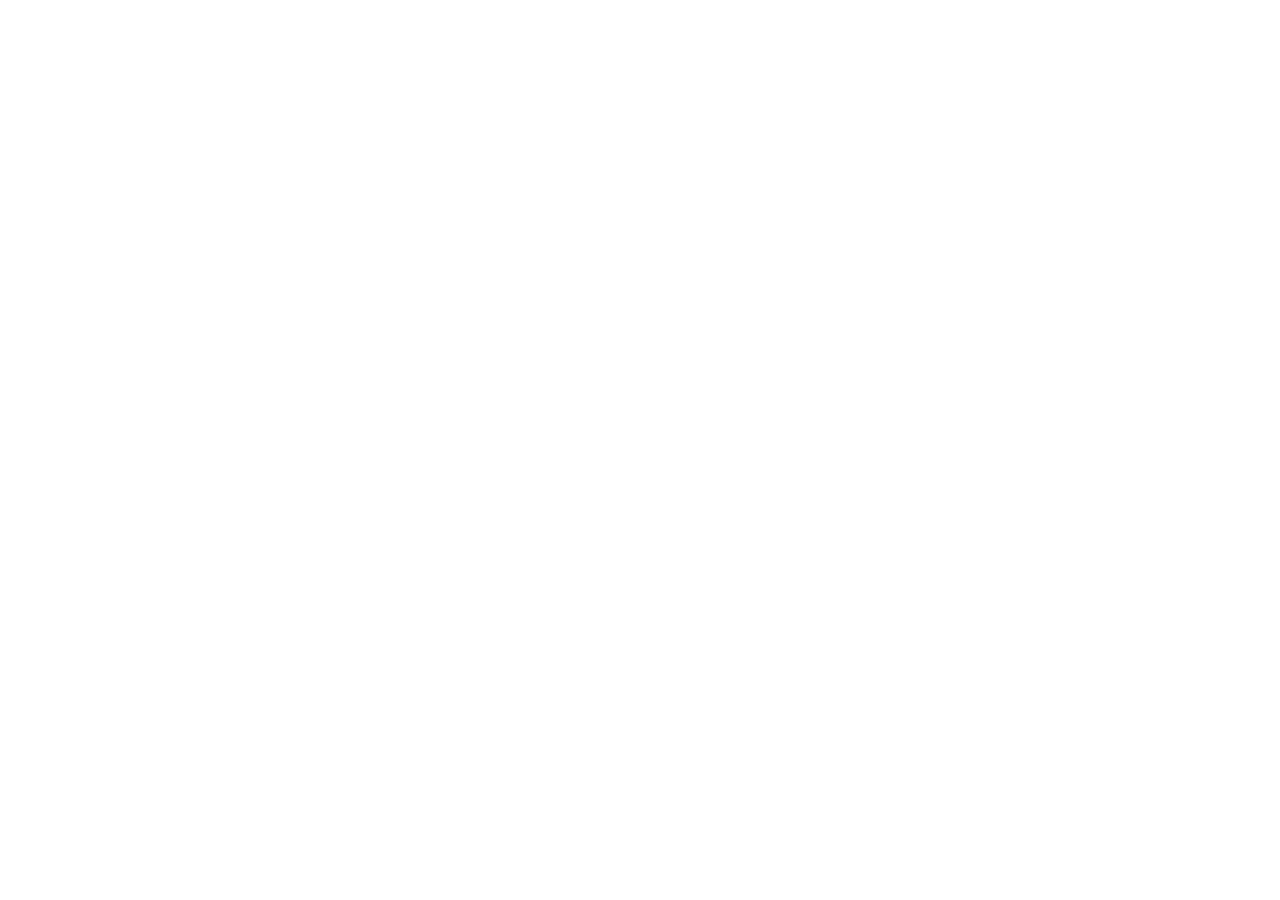
==== commit e657eb8f: "redirect" ====
--- a/index.html
+++ b/index.html
@@ -1,21 +1,31 @@
-<!DOCTYPE html><html lang="en" class="outfit_ca35ecd4-module__VNkuCW__variable geist_mono_8d43a2aa-module__8Li5zG__variable dancing_script_a23c5fd7-module__14r8Zq__variable h-full antialiased"><head><meta charSet="utf-8"/><meta name="viewport" content="width=device-width, initial-scale=1"/><link rel="preload" href="/_next/static/media/1b99372b3eaef0c8-s.p.1gsd1jahc5dg_.woff2" as="font" crossorigin="" type="font/woff2"/><link rel="preload" href="/_next/static/media/406d3fc8d5ec9f59-s.p.0mnr43et3sf34.woff2" as="font" crossorigin="" type="font/woff2"/><link rel="preload" href="/_next/static/media/797e433ab948586e-s.p.0r6juujl39pe6.woff2" as="font" crossorigin="" type="font/woff2"/><link rel="stylesheet" href="/_next/static/chunks/2y4sa5albh4to.css" data-precedence="next"/><link rel="preload" as="script" fetchPriority="low" href="/_next/static/chunks/12aruqaur5huj.js"/><script src="/_next/static/chunks/3rx7jmld6eggj.js" async=""></script><script src="/_next/static/chunks/1j_9b-l0n6u-t.js" async=""></script><script src="/_next/static/chunks/turbopack-3f9ei1mpeaip6.js" async=""></script><script src="/_next/static/chunks/0dvzgmi7clsk9.js" async=""></script><script src="/_next/static/chunks/03buvzrk_98a8.js" async=""></script><script src="/_next/static/chunks/3fntmmi971322.js" async=""></script><script src="/_next/static/chunks/2qa9eephy--96.js" async=""></script><meta name="next-size-adjust" content=""/><title>Hiteshri.C - Frontend Developer</title><meta name="description" content="Hi, I am Hiteshri, Frontend Developer with 5+ years of experience building modern, responsive, and user-focused web applications. Skilled in
-React.js, Next.js, WordPress, UI development, and design-to-code implementation. Experienced in building reusable components,
-scalable layouts, interactive animations (GSAP, Framer Motion, Lottie), and responsive web interfaces using Tailwind CSS, shadcn/
-ui, and Sanity CMS, with a focus on web accessibility (WCAG). Comfortable working with Figma and Photoshop for pixel-perfect,
-cross-browser-compatible interfaces. Currently exploring Generative AI tools, prompt engineering, and AI-assisted development
-workflows. "/><meta property="og:title" content="Hiteshri.C - Frontend Developer"/><meta property="og:description" content="Hi, I am Hiteshri, Frontend Developer with 5+ years of experience building modern, responsive, and user-focused web applications. Skilled in
-React.js, Next.js, WordPress, UI development, and design-to-code implementation. Experienced in building reusable components,
-scalable layouts, interactive animations (GSAP, Framer Motion, Lottie), and responsive web interfaces using Tailwind CSS, shadcn/
-ui, and Sanity CMS, with a focus on web accessibility (WCAG). Comfortable working with Figma and Photoshop for pixel-perfect,
-cross-browser-compatible interfaces. Currently exploring Generative AI tools, prompt engineering, and AI-assisted development
-workflows. "/><meta property="og:type" content="website"/><meta name="twitter:card" content="summary"/><meta name="twitter:title" content="Hiteshri.C - Frontend Developer"/><meta name="twitter:description" content="Hi, I am Hiteshri, Frontend Developer with 5+ years of experience building modern, responsive, and user-focused web applications. Skilled in
-React.js, Next.js, WordPress, UI development, and design-to-code implementation. Experienced in building reusable components,
-scalable layouts, interactive animations (GSAP, Framer Motion, Lottie), and responsive web interfaces using Tailwind CSS, shadcn/
-ui, and Sanity CMS, with a focus on web accessibility (WCAG). Comfortable working with Figma and Photoshop for pixel-perfect,
-cross-browser-compatible interfaces. Currently exploring Generative AI tools, prompt engineering, and AI-assisted development
-workflows. "/><link rel="icon" href="/icon.png?icon.26qzwi61lji2a.png" sizes="56x56" type="image/png"/><link rel="icon" href="/icon?a41a9375b842f5b9" type="image/png" sizes="32x32"/><link rel="apple-touch-icon" href="/apple-icon?f321d87108174d72" type="image/png" sizes="180x180"/><script src="/_next/static/chunks/0cz1d0mv5g_q7.js" noModule=""></script></head><body class="min-h-full flex flex-col"><div hidden=""><!--$--><!--/$--></div><a href="#main" class="sr-only focus:not-sr-only focus:fixed focus:top-4 focus:left-4 focus:z-50 focus:rounded-md focus:bg-primary focus:px-4 focus:py-2 focus:text-sm focus:font-medium focus:text-primary-foreground">Skip to main content</a><header class="fixed top-0 left-0 right-0 z-50 w-full border-b border-border/80 bg-background/90 backdrop-blur-md transition-all duration-300 "><div class="mx-auto flex h-16 max-w-6xl items-stretch justify-between px-6 sm:h-20"><div class="flex items-center"><a href="#hero" class="flex items-center py-1 outline-none focus-visible:ring-2 focus-visible:ring-ring"><div class="group inline-flex flex-col justify-center select-none transition-opacity duration-200 hover:opacity-90"><div class="flex items-center gap-1.5 leading-none"><span class="font-signature text-2xl sm:text-3xl font-bold tracking-wide text-foreground group-hover:text-primary transition-colors">Hiteshri.C</span><span class="inline-block size-1.5 rounded-full bg-primary" aria-hidden="true"></span></div><span class="font-mono text-[9.5px] sm:text-[10px] uppercase tracking-[0.22em] text-muted-foreground leading-none mt-1">Frontend Developer</span></div></a></div><div class="hidden items-stretch md:flex"><nav aria-label="Primary" class="flex items-center pr-6 lg:pr-8"><ul class="flex items-center gap-1 lg:gap-2"><li><a href="#about" class="relative px-4 py-2 text-sm font-medium transition-all duration-200 text-muted-foreground hover:bg-muted/60 hover:text-foreground">About<span aria-hidden="true" class="absolute inset-x-4 -bottom-px h-0.5 bg-primary transition-transform duration-200 scale-x-0"></span></a></li><li><a href="#skills" class="relative px-4 py-2 text-sm font-medium transition-all duration-200 text-muted-foreground hover:bg-muted/60 hover:text-foreground">Skills<span aria-hidden="true" class="absolute inset-x-4 -bottom-px h-0.5 bg-primary transition-transform duration-200 scale-x-0"></span></a></li><li><a href="#experience" class="relative px-4 py-2 text-sm font-medium transition-all duration-200 text-muted-foreground hover:bg-muted/60 hover:text-foreground">Experience<span aria-hidden="true" class="absolute inset-x-4 -bottom-px h-0.5 bg-primary transition-transform duration-200 scale-x-0"></span></a></li><li><a href="#projects" class="relative px-4 py-2 text-sm font-medium transition-all duration-200 text-muted-foreground hover:bg-muted/60 hover:text-foreground">Projects<span aria-hidden="true" class="absolute inset-x-4 -bottom-px h-0.5 bg-primary transition-transform duration-200 scale-x-0"></span></a></li><li><a href="#contact" class="relative px-4 py-2 text-sm font-medium transition-all duration-200 text-muted-foreground hover:bg-muted/60 hover:text-foreground">Contact<span aria-hidden="true" class="absolute inset-x-4 -bottom-px h-0.5 bg-primary transition-transform duration-200 scale-x-0"></span></a></li><li><a href="/Hiteshri_Chavda_Frontend_Developer_Resume.pdf" download="" class="group flex items-center gap-1.5 px-4 py-2 text-sm font-medium text-muted-foreground transition-all duration-200 hover:bg-muted/60 hover:text-foreground"><svg xmlns="http://www.w3.org/2000/svg" width="24" height="24" viewBox="0 0 24 24" fill="none" stroke="currentColor" stroke-width="2" stroke-linecap="round" stroke-linejoin="round" class="lucide lucide-file-text size-3.5 text-muted-foreground transition-colors group-hover:text-primary" aria-hidden="true"><path d="M6 22a2 2 0 0 1-2-2V4a2 2 0 0 1 2-2h8a2.4 2.4 0 0 1 1.704.706l3.588 3.588A2.4 2.4 0 0 1 20 8v12a2 2 0 0 1-2 2z"></path><path d="M14 2v5a1 1 0 0 0 1 1h5"></path><path d="M10 9H8"></path><path d="M16 13H8"></path><path d="M16 17H8"></path></svg>Resume</a></li></ul></nav><a href="#contact" class="group relative flex items-center justify-center gap-2 border-l border-r border-border bg-primary px-6 sm:px-8 font-mono text-xs font-bold tracking-widest text-primary-foreground uppercase transition-all duration-200 hover:bg-primary/90"><span>Get in touch</span><svg xmlns="http://www.w3.org/2000/svg" width="24" height="24" viewBox="0 0 24 24" fill="none" stroke="currentColor" stroke-width="2" stroke-linecap="round" stroke-linejoin="round" class="lucide lucide-arrow-up-right size-4 transition-transform duration-200 group-hover:-translate-y-0.5 group-hover:translate-x-0.5" aria-hidden="true"><path d="M7 7h10v10"></path><path d="M7 17 17 7"></path></svg></a></div><div class="flex items-center md:hidden"><button type="button" tabindex="0" data-slot="sheet-trigger" aria-label="Open menu" data-base-ui-click-trigger="" id="base-ui-_R_vlbtb_" aria-haspopup="dialog" aria-expanded="false" class="group/button inline-flex shrink-0 items-center justify-center border border-transparent bg-clip-padding text-sm font-medium whitespace-nowrap transition-all outline-none select-none focus-visible:border-ring focus-visible:ring-3 focus-visible:ring-ring/50 active:not-aria-[haspopup]:translate-y-px disabled:pointer-events-none disabled:opacity-50 aria-invalid:border-destructive aria-invalid:ring-3 aria-invalid:ring-destructive/20 dark:aria-invalid:border-destructive/50 dark:aria-invalid:ring-destructive/40 [&amp;_svg]:pointer-events-none [&amp;_svg]:shrink-0 [&amp;_svg:not([class*=&#x27;size-&#x27;])]:size-4 hover:bg-muted hover:text-foreground aria-expanded:bg-muted aria-expanded:text-foreground dark:hover:bg-muted/50 size-8 rounded-full"><svg xmlns="http://www.w3.org/2000/svg" width="24" height="24" viewBox="0 0 24 24" fill="none" stroke="currentColor" stroke-width="2" stroke-linecap="round" stroke-linejoin="round" class="lucide lucide-menu size-5" aria-hidden="true"><path d="M4 5h16"></path><path d="M4 12h16"></path><path d="M4 19h16"></path></svg></button></div></div></header><main id="main" class="flex-1"><section id="hero" aria-label="Introduction" class="relative flex min-h-[100svh] flex-col justify-center px-6 pt-24 pb-16 sm:pt-24 sm:pb-0"><div class="mx-auto grid w-full max-w-6xl items-center gap-10 sm:gap-12 lg:grid-cols-[1.1fr_0.9fr]"><div><p class="mb-3 flex items-center gap-2 font-mono text-xs tracking-[0.3em] text-muted-foreground uppercase">Pixel<span class="inline-block size-1 rounded-full bg-primary" aria-hidden="true"></span>Perfect</p><p class="mb-6 font-mono text-sm text-primary">Frontend Developer<!-- --> · <!-- -->Ahmedabad, Gujarat, India</p><h1 class="max-w-xl text-balance text-4xl font-semibold leading-[1.15] tracking-tight text-foreground capitalize sm:text-5xl md:text-6xl">Crafting pixel-perfect web experiences.</h1><p class="mt-6 max-w-lg text-balance text-base leading-relaxed text-muted-foreground sm:text-lg">I build pixel-perfect, responsive interfaces, turning Figma and Photoshop designs into clean, functional web experiences.</p><div class="mt-10 flex flex-wrap items-center gap-4"><a href="#projects" class="group/button inline-flex shrink-0 items-center justify-center rounded-none border border-transparent bg-clip-padding text-sm font-medium whitespace-nowrap transition-all outline-none select-none focus-visible:border-ring focus-visible:ring-3 focus-visible:ring-ring/50 active:not-aria-[haspopup]:translate-y-px disabled:pointer-events-none disabled:opacity-50 aria-invalid:border-destructive aria-invalid:ring-3 aria-invalid:ring-destructive/20 dark:aria-invalid:border-destructive/50 dark:aria-invalid:ring-destructive/40 [&amp;_svg]:pointer-events-none [&amp;_svg]:shrink-0 [&amp;_svg:not([class*=&#x27;size-&#x27;])]:size-4 bg-primary text-primary-foreground hover:bg-primary/80 h-10 gap-1.5 px-5 has-data-[icon=inline-end]:pr-3.5 has-data-[icon=inline-start]:pl-3.5">View work<svg xmlns="http://www.w3.org/2000/svg" width="24" height="24" viewBox="0 0 24 24" fill="none" stroke="currentColor" stroke-width="2" stroke-linecap="round" stroke-linejoin="round" class="lucide lucide-arrow-up-right size-4" aria-hidden="true"><path d="M7 7h10v10"></path><path d="M7 17 17 7"></path></svg></a><a href="#contact" class="group/button inline-flex shrink-0 items-center justify-center rounded-none border border-transparent bg-clip-padding text-sm font-medium whitespace-nowrap transition-all outline-none select-none focus-visible:border-ring focus-visible:ring-3 focus-visible:ring-ring/50 active:not-aria-[haspopup]:translate-y-px disabled:pointer-events-none disabled:opacity-50 aria-invalid:border-destructive aria-invalid:ring-3 aria-invalid:ring-destructive/20 dark:aria-invalid:border-destructive/50 dark:aria-invalid:ring-destructive/40 [&amp;_svg]:pointer-events-none [&amp;_svg]:shrink-0 [&amp;_svg:not([class*=&#x27;size-&#x27;])]:size-4 bg-secondary text-secondary-foreground hover:bg-[color-mix(in_oklch,var(--secondary),var(--foreground)_5%)] aria-expanded:bg-secondary aria-expanded:text-secondary-foreground h-10 gap-1.5 px-5 has-data-[icon=inline-end]:pr-3.5 has-data-[icon=inline-start]:pl-3.5">Get in touch</a></div></div><canvas aria-hidden="true" class="mt-8 aspect-square w-full max-w-[220px] justify-self-center sm:max-w-sm lg:mt-0 lg:max-w-md"></canvas></div><a href="#about" class="absolute bottom-8 left-1/2 flex -translate-x-1/2 items-center gap-2 text-sm text-muted-foreground transition-colors hover:text-foreground" aria-label="Scroll to about section">Scroll<svg xmlns="http://www.w3.org/2000/svg" width="24" height="24" viewBox="0 0 24 24" fill="none" stroke="currentColor" stroke-width="2" stroke-linecap="round" stroke-linejoin="round" class="lucide lucide-arrow-down size-4 animate-bounce" aria-hidden="true"><path d="M12 5v14"></path><path d="m19 12-7 7-7-7"></path></svg></a></section><section id="about" aria-labelledby="about-heading" class="border-t border-border px-6 py-16 sm:py-20 md:py-24"><div class="mx-auto max-w-6xl"><h2 id="about-heading" class="sr-only">About</h2><div class="mb-8 sm:mb-10 md:mb-12"><p class="mb-2 sm:mb-3 font-mono text-sm text-primary">01 - About</p><h2 class="text-2xl font-semibold tracking-tight text-foreground capitalize sm:text-3xl md:text-4xl">A little about me</h2></div><div class="grid gap-8 sm:gap-10 md:grid-cols-3 md:gap-10"><div class="flex flex-col gap-8 md:col-span-2"><p class="text-balance text-base leading-relaxed text-muted-foreground sm:text-lg md:text-xl">Hi, I am Hiteshri, Frontend Developer with 5+ years of experience building modern, responsive, and user-focused web applications. Skilled in
-React.js, Next.js, WordPress, UI development, and design-to-code implementation. Experienced in building reusable components,
-scalable layouts, interactive animations (GSAP, Framer Motion, Lottie), and responsive web interfaces using Tailwind CSS, shadcn/
-ui, and Sanity CMS, with a focus on web accessibility (WCAG). Comfortable working with Figma and Photoshop for pixel-perfect,
-cross-browser-compatible interfaces. Currently exploring Generative AI tools, prompt engineering, and AI-assisted development
-workflows. </p><div><p class="font-signature text-5xl leading-none text-foreground sm:text-6xl md:text-7xl" aria-hidden="true">Hiteshri.C</p><p class="mt-3 flex items-center gap-2 text-xs tracking-[0.3em] text-muted-foreground uppercase">Pixel<span class="inline-block size-1 rounded-full bg-primary" aria-hidden="true"></span>Perfect</p></div></div><div class="self-start border-t border-border pt-6 sm:pt-8 md:border-t-0 md:border-l md:pt-0 md:pl-10"><div class="relative mb-6 aspect-square w-full max-w-[180px] overflow-hidden rounded-full border border-border"><img alt="Hiteshri.C" loading="lazy" decoding="async" data-nimg="fill" class="object-cover" style="position:absolute;height:100%;width:100%;left:0;top:0;right:0;bottom:0;color:transparent" src="/me.png"/></div><div class="border-b border-border py-5 first:pt-0 last:border-b-0"><p class="text-xs tracking-widest text-muted-foreground uppercase">Based in</p><p class="mt-1.5 font-medium text-foreground">Ahmedabad, Gujarat, India</p></div><div class="border-b border-border py-5 first:pt-0 last:border-b-0"><p class="text-xs tracking-widest text-muted-foreground uppercase">Current role</p><p class="mt-1.5 font-medium text-foreground">Frontend Developer @ Techvoot</p></div><div class="border-b border-border py-5 first:pt-0 last:border-b-0"><p class="text-xs tracking-widest text-muted-foreground uppercase">Education</p><p class="mt-1.5 font-medium text-foreground">Bachelor of Engineering (B.E.) in Computer Engineering</p></div></div></div></div></section><section id="skills" aria-labelledby="skills-heading" class="border-t border-border px-6 py-16 sm:py-20 md:py-24"><div class="mx-auto max-w-6xl"><h2 id="skills-heading" class="sr-only">Skills</h2><div class="mb-8 sm:mb-10 md:mb-12"><p class="mb-2 sm:mb-3 font-mono text-sm text-primary">02 - Skills</p><h2 class="text-2xl font-semibold tracking-tight text-foreground capitalize sm:text-3xl md:text-4xl">What I work with</h2></div><dl class="border-t border-border"><div class="grid gap-2 border-b border-border py-6 sm:grid-cols-[220px_1fr] sm:gap-10 sm:py-7"><dt class="flex items-baseline gap-3 text-foreground"><span class="font-mono text-xs text-primary">01</span><span class="font-medium">Languages</span></dt><dd class="text-muted-foreground">HTML5 · CSS3 · SCSS · JavaScript (ES6+) · TypeScript</dd></div><div class="grid gap-2 border-b border-border py-6 sm:grid-cols-[220px_1fr] sm:gap-10 sm:py-7"><dt class="flex items-baseline gap-3 text-foreground"><span class="font-mono text-xs text-primary">02</span><span class="font-medium">Frameworks &amp; Libraries</span></dt><dd class="text-muted-foreground">React.js · Next.js</dd></div><div class="grid gap-2 border-b border-border py-6 sm:grid-cols-[220px_1fr] sm:gap-10 sm:py-7"><dt class="flex items-baseline gap-3 text-foreground"><span class="font-mono text-xs text-primary">03</span><span class="font-medium">Frontend Dev</span></dt><dd class="text-muted-foreground">UI Development · Reusable Components · Responsive Implementation · WCAG Accessibility</dd></div><div class="grid gap-2 border-b border-border py-6 sm:grid-cols-[220px_1fr] sm:gap-10 sm:py-7"><dt class="flex items-baseline gap-3 text-foreground"><span class="font-mono text-xs text-primary">04</span><span class="font-medium">WordPress Development</span></dt><dd class="text-muted-foreground">Custom Theme Development · ACF Pro (Flexible Content) · WPBakery · Elementor</dd></div><div class="grid gap-2 border-b border-border py-6 sm:grid-cols-[220px_1fr] sm:gap-10 sm:py-7"><dt class="flex items-baseline gap-3 text-foreground"><span class="font-mono text-xs text-primary">05</span><span class="font-medium">Animation Libraries</span></dt><dd class="text-muted-foreground">GSAP · Framer Motion · Lottie Animations · Animate.css</dd></div><div class="grid gap-2 border-b border-border py-6 sm:grid-cols-[220px_1fr] sm:gap-10 sm:py-7"><dt class="flex items-baseline gap-3 text-foreground"><span class="font-mono text-xs text-primary">06</span><span class="font-medium">CSS Frameworks</span></dt><dd class="text-muted-foreground">Tailwind CSS · Bootstrap · shadcn/ui</dd></div><div class="grid gap-2 border-b border-border py-6 sm:grid-cols-[220px_1fr] sm:gap-10 sm:py-7"><dt class="flex items-baseline gap-3 text-foreground"><span class="font-mono text-xs text-primary">07</span><span class="font-medium">CMS &amp; Platforms</span></dt><dd class="text-muted-foreground">Sanity CMS (Headless Integration)</dd></div><div class="grid gap-2 border-b border-border py-6 sm:grid-cols-[220px_1fr] sm:gap-10 sm:py-7"><dt class="flex items-baseline gap-3 text-foreground"><span class="font-mono text-xs text-primary">08</span><span class="font-medium">Design &amp; UI Tools</span></dt><dd class="text-muted-foreground">Figma · Adobe Photoshop · Canva</dd></div><div class="grid gap-2 border-b border-border py-6 sm:grid-cols-[220px_1fr] sm:gap-10 sm:py-7"><dt class="flex items-baseline gap-3 text-foreground"><span class="font-mono text-xs text-primary">09</span><span class="font-medium">AI Tools</span></dt><dd class="text-muted-foreground">ChatGPT · Claude · Cursor · Windsurf · Perplexity AI (Workflows, Debugging, Code Assistance)</dd></div><div class="grid gap-2 border-b border-border py-6 sm:grid-cols-[220px_1fr] sm:gap-10 sm:py-7"><dt class="flex items-baseline gap-3 text-foreground"><span class="font-mono text-xs text-primary">10</span><span class="font-medium">Version Control &amp; Ops</span></dt><dd class="text-muted-foreground">Git · GitHub · Responsive Design · WCAG · Core Web Vitals · Page Speed Optimization · Crossbrowser Testing</dd></div></dl></div></section><section id="experience" aria-labelledby="experience-heading" class="border-t border-border px-6 py-16 sm:py-20 md:py-24"><div class="mx-auto max-w-6xl"><h2 id="experience-heading" class="sr-only">Experience</h2><div class="mb-8 sm:mb-10 md:mb-12"><p class="mb-2 sm:mb-3 font-mono text-sm text-primary">03 - Experience</p><h2 class="text-2xl font-semibold tracking-tight text-foreground capitalize sm:text-3xl md:text-4xl">Where I&#x27;ve worked</h2></div><ol class="border-t border-border"><li class="grid gap-4 border-b border-border py-8 sm:py-10 md:grid-cols-[220px_1fr] md:gap-10"><div><p class="mb-2 font-mono text-xs tracking-widest text-primary uppercase">Role <!-- -->01</p><p class="text-lg font-medium text-foreground capitalize">Frontend Developer</p><p class="text-primary">Techvoot</p><p class="mt-1 font-mono text-sm text-muted-foreground">June 2026 - Present</p></div><ul class="space-y-3"><li class="text-muted-foreground leading-relaxed">Develop responsive, modern, and user-friendly web interfaces using Next.js, Tailwind CSS, and shadcn/ui.</li><li class="text-muted-foreground leading-relaxed">Spearheaded the frontend redesign and modernization of the company website (techvoot.com), optimizing Core Web Vitals, UI responsiveness, and overall page speed.</li><li class="text-muted-foreground leading-relaxed">Designed and built frontend interfaces for company digital products, including SplitPaisa (splitpaisa.techvoot.com) on Next.js.</li><li class="text-muted-foreground leading-relaxed">Redesigned Odoo index layouts and website pages to enhance usability, page performance, accessibility, and visual consistency.</li><li class="text-muted-foreground leading-relaxed">Created and optimized HTML files and Laravel Blade templates for product pages and digital interfaces.</li><li class="text-muted-foreground leading-relaxed">Converted Figma designs into pixel-perfect, responsive, and cross-browser compatible web pages.</li></ul></li><li class="grid gap-4 border-b border-border py-8 sm:py-10 md:grid-cols-[220px_1fr] md:gap-10"><div><p class="mb-2 font-mono text-xs tracking-widest text-primary uppercase">Role <!-- -->02</p><p class="text-lg font-medium text-foreground capitalize">Frontend Developer</p><p class="text-primary">Codage Habitation</p><p class="mt-1 font-mono text-sm text-muted-foreground">July 2022 - June 2026</p></div><ul class="space-y-3"><li class="text-muted-foreground leading-relaxed">Led frontend development across 20+ client websites using Next.js, React.js, Sanity CMS, and WordPress, building reusable components and scalable UI systems for production-ready applications.</li><li class="text-muted-foreground leading-relaxed">Developed dynamic, headless web applications integrating Next.js with Sanity CMS for flexible structured content management and optimal page speed performance.</li><li class="text-muted-foreground leading-relaxed">Implemented interactive animations and transitions using GSAP, Framer Motion, and Lottie animations to elevate user engagement.</li><li class="text-muted-foreground leading-relaxed">Built and customized WordPress websites using ACF Flexible Content, WPBakery, and Elementor based on CMS-driven workflows.</li><li class="text-muted-foreground leading-relaxed">Converted Figma and PSD designs into pixel-perfect, WCAG-compliant, and cross-browser-compatible frontend interfaces.</li><li class="text-muted-foreground leading-relaxed">Collaborated with UI/UX designers and engineers to implement design systems with consistent spacing, accurate typography, and well-structured components.</li><li class="text-muted-foreground leading-relaxed">Improved website performance and SEO through image optimization, lazy loading, and frontend performance enhancements.</li><li class="text-muted-foreground leading-relaxed">Mentored junior developers on reusable component practices, frontend workflows, and code quality standards.</li><li class="text-muted-foreground leading-relaxed">Authored technical blogs for SWHabitation covering modern UI implementation and web performance optimization.</li></ul></li><li class="grid gap-4 border-b border-border py-8 sm:py-10 md:grid-cols-[220px_1fr] md:gap-10"><div><p class="mb-2 font-mono text-xs tracking-widest text-primary uppercase">Role <!-- -->03</p><p class="text-lg font-medium text-foreground capitalize">Jr. Web Designer</p><p class="text-primary">Moveoapps</p><p class="mt-1 font-mono text-sm text-muted-foreground">Nov 2019 - June 2022</p></div><ul class="space-y-3"><li class="text-muted-foreground leading-relaxed">Built responsive, standards-compliant websites using HTML5, CSS3, SCSS, and JavaScript across multiple client projects.</li><li class="text-muted-foreground leading-relaxed">Developed custom WordPress themes using ACF and WPBakery based on UI designs and business requirements.</li><li class="text-muted-foreground leading-relaxed">Converted Figma and Photoshop (PSD) files into clean, maintainable, and responsive frontend layouts with CSS animations.</li><li class="text-muted-foreground leading-relaxed">Contributed to the MoveoApps company website development and collaborated via Git in agile team workflows.</li></ul></li><li class="grid gap-4 border-b border-border py-8 sm:py-10 md:grid-cols-[220px_1fr] md:gap-10"><div><p class="mb-2 font-mono text-xs tracking-widest text-primary uppercase">Role <!-- -->04</p><p class="text-lg font-medium text-foreground capitalize">Web Design Trainee</p><p class="text-primary">Agile Infoways Training Programme</p><p class="mt-1 font-mono text-sm text-muted-foreground">Training Programme</p></div><ul class="space-y-3"><li class="text-muted-foreground leading-relaxed">Mastered frontend development fundamentals including HTML5, CSS3, SCSS, responsive web design, and UI architecture.</li><li class="text-muted-foreground leading-relaxed">Gained practical exposure to Photoshop-to-code and Figma-to-code conversion workflows for responsive web interfaces.</li></ul></li></ol></div></section><section id="projects" aria-labelledby="projects-heading" class="border-t border-border px-6 py-16 sm:py-20 md:py-24"><div class="mx-auto max-w-6xl"><h2 id="projects-heading" class="sr-only">Projects</h2><div class="mb-8 sm:mb-10 md:mb-12"><p class="mb-2 sm:mb-3 font-mono text-sm text-primary">04 - Projects</p><h2 class="text-2xl font-semibold tracking-tight text-foreground capitalize sm:text-3xl md:text-4xl">Selected work</h2></div><ul class="grid gap-px overflow-hidden border border-border bg-border sm:grid-cols-2 lg:grid-cols-3"><li><a href="https://splitpaisa.techvoot.com" target="_blank" rel="noopener noreferrer" class="group flex h-full flex-col justify-between gap-6 bg-background p-6 transition-colors hover:bg-muted"><div class="flex items-start justify-between"><span class="font-mono text-sm text-foreground/60">01</span><svg xmlns="http://www.w3.org/2000/svg" width="24" height="24" viewBox="0 0 24 24" fill="none" stroke="currentColor" stroke-width="2" stroke-linecap="round" stroke-linejoin="round" class="lucide lucide-arrow-up-right size-4 text-foreground/25 transition-all group-hover:-translate-y-1 group-hover:translate-x-1 group-hover:text-primary" aria-hidden="true"><path d="M7 7h10v10"></path><path d="M7 17 17 7"></path></svg></div><div><h3 class="text-xl font-semibold tracking-tight text-foreground capitalize transition-colors group-hover:text-primary">SplitPaisa</h3><p class="mt-3 font-mono text-[11px] tracking-widest text-muted-foreground uppercase">Next.js</p></div><span class="sr-only"> (opens in a new tab)</span></a></li><li><a href="https://techvoot.com" target="_blank" rel="noopener noreferrer" class="group flex h-full flex-col justify-between gap-6 bg-background p-6 transition-colors hover:bg-muted"><div class="flex items-start justify-between"><span class="font-mono text-sm text-foreground/60">02</span><svg xmlns="http://www.w3.org/2000/svg" width="24" height="24" viewBox="0 0 24 24" fill="none" stroke="currentColor" stroke-width="2" stroke-linecap="round" stroke-linejoin="round" class="lucide lucide-arrow-up-right size-4 text-foreground/25 transition-all group-hover:-translate-y-1 group-hover:translate-x-1 group-hover:text-primary" aria-hidden="true"><path d="M7 7h10v10"></path><path d="M7 17 17 7"></path></svg></div><div><h3 class="text-xl font-semibold tracking-tight text-foreground capitalize transition-colors group-hover:text-primary">Techvoot</h3><p class="mt-3 font-mono text-[11px] tracking-widest text-muted-foreground uppercase">Page speed optimization  · New Features</p></div><span class="sr-only"> (opens in a new tab)</span></a></li><li><a href="https://codagehabitation.com/" target="_blank" rel="noopener noreferrer" class="group flex h-full flex-col justify-between gap-6 bg-background p-6 transition-colors hover:bg-muted"><div class="flex items-start justify-between"><span class="font-mono text-sm text-foreground/60">03</span><svg xmlns="http://www.w3.org/2000/svg" width="24" height="24" viewBox="0 0 24 24" fill="none" stroke="currentColor" stroke-width="2" stroke-linecap="round" stroke-linejoin="round" class="lucide lucide-arrow-up-right size-4 text-foreground/25 transition-all group-hover:-translate-y-1 group-hover:translate-x-1 group-hover:text-primary" aria-hidden="true"><path d="M7 7h10v10"></path><path d="M7 17 17 7"></path></svg></div><div><h3 class="text-xl font-semibold tracking-tight text-foreground capitalize transition-colors group-hover:text-primary">Codage Habitation</h3><p class="mt-3 font-mono text-[11px] tracking-widest text-muted-foreground uppercase">Next.js · Sanity CMS</p></div><span class="sr-only"> (opens in a new tab)</span></a></li><li><a href="https://www.swhabitation.com/" target="_blank" rel="noopener noreferrer" class="group flex h-full flex-col justify-between gap-6 bg-background p-6 transition-colors hover:bg-muted"><div class="flex items-start justify-between"><span class="font-mono text-sm text-foreground/60">04</span><svg xmlns="http://www.w3.org/2000/svg" width="24" height="24" viewBox="0 0 24 24" fill="none" stroke="currentColor" stroke-width="2" stroke-linecap="round" stroke-linejoin="round" class="lucide lucide-arrow-up-right size-4 text-foreground/25 transition-all group-hover:-translate-y-1 group-hover:translate-x-1 group-hover:text-primary" aria-hidden="true"><path d="M7 7h10v10"></path><path d="M7 17 17 7"></path></svg></div><div><h3 class="text-xl font-semibold tracking-tight text-foreground capitalize transition-colors group-hover:text-primary">SWHabitation</h3><p class="mt-3 font-mono text-[11px] tracking-widest text-muted-foreground uppercase">Next.js · Sanity CMS  · Technical Blogging</p></div><span class="sr-only"> (opens in a new tab)</span></a></li><li><a href="https://volz.ua/" target="_blank" rel="noopener noreferrer" class="group flex h-full flex-col justify-between gap-6 bg-background p-6 transition-colors hover:bg-muted"><div class="flex items-start justify-between"><span class="font-mono text-sm text-foreground/60">05</span><svg xmlns="http://www.w3.org/2000/svg" width="24" height="24" viewBox="0 0 24 24" fill="none" stroke="currentColor" stroke-width="2" stroke-linecap="round" stroke-linejoin="round" class="lucide lucide-arrow-up-right size-4 text-foreground/25 transition-all group-hover:-translate-y-1 group-hover:translate-x-1 group-hover:text-primary" aria-hidden="true"><path d="M7 7h10v10"></path><path d="M7 17 17 7"></path></svg></div><div><h3 class="text-xl font-semibold tracking-tight text-foreground capitalize transition-colors group-hover:text-primary">Volz</h3><p class="mt-3 font-mono text-[11px] tracking-widest text-muted-foreground uppercase">Next.js</p></div><span class="sr-only"> (opens in a new tab)</span></a></li><li><a href="https://mpcp.com/" target="_blank" rel="noopener noreferrer" class="group flex h-full flex-col justify-between gap-6 bg-background p-6 transition-colors hover:bg-muted"><div class="flex items-start justify-between"><span class="font-mono text-sm text-foreground/60">06</span><svg xmlns="http://www.w3.org/2000/svg" width="24" height="24" viewBox="0 0 24 24" fill="none" stroke="currentColor" stroke-width="2" stroke-linecap="round" stroke-linejoin="round" class="lucide lucide-arrow-up-right size-4 text-foreground/25 transition-all group-hover:-translate-y-1 group-hover:translate-x-1 group-hover:text-primary" aria-hidden="true"><path d="M7 7h10v10"></path><path d="M7 17 17 7"></path></svg></div><div><h3 class="text-xl font-semibold tracking-tight text-foreground capitalize transition-colors group-hover:text-primary">MPCP</h3><p class="mt-3 font-mono text-[11px] tracking-widest text-muted-foreground uppercase">WordPress</p></div><span class="sr-only"> (opens in a new tab)</span></a></li><li><a href="https://www.moveoapps.com/" target="_blank" rel="noopener noreferrer" class="group flex h-full flex-col justify-between gap-6 bg-background p-6 transition-colors hover:bg-muted"><div class="flex items-start justify-between"><span class="font-mono text-sm text-foreground/60">07</span><svg xmlns="http://www.w3.org/2000/svg" width="24" height="24" viewBox="0 0 24 24" fill="none" stroke="currentColor" stroke-width="2" stroke-linecap="round" stroke-linejoin="round" class="lucide lucide-arrow-up-right size-4 text-foreground/25 transition-all group-hover:-translate-y-1 group-hover:translate-x-1 group-hover:text-primary" aria-hidden="true"><path d="M7 7h10v10"></path><path d="M7 17 17 7"></path></svg></div><div><h3 class="text-xl font-semibold tracking-tight text-foreground capitalize transition-colors group-hover:text-primary">Moveoapps</h3><p class="mt-3 font-mono text-[11px] tracking-widest text-muted-foreground uppercase">WordPress</p></div><span class="sr-only"> (opens in a new tab)</span></a></li><li><a href="https://seanc.dev-imaginovation.net/" target="_blank" rel="noopener noreferrer" class="group flex h-full flex-col justify-between gap-6 bg-background p-6 transition-colors hover:bg-muted"><div class="flex items-start justify-between"><span class="font-mono text-sm text-foreground/60">08</span><svg xmlns="http://www.w3.org/2000/svg" width="24" height="24" viewBox="0 0 24 24" fill="none" stroke="currentColor" stroke-width="2" stroke-linecap="round" stroke-linejoin="round" class="lucide lucide-arrow-up-right size-4 text-foreground/25 transition-all group-hover:-translate-y-1 group-hover:translate-x-1 group-hover:text-primary" aria-hidden="true"><path d="M7 7h10v10"></path><path d="M7 17 17 7"></path></svg></div><div><h3 class="text-xl font-semibold tracking-tight text-foreground capitalize transition-colors group-hover:text-primary">Seanc Project</h3><p class="mt-3 font-mono text-[11px] tracking-widest text-muted-foreground uppercase">WordPress</p></div><span class="sr-only"> (opens in a new tab)</span></a></li><li><a href="https://gtatechnology.dev-imaginovation.net/" target="_blank" rel="noopener noreferrer" class="group flex h-full flex-col justify-between gap-6 bg-background p-6 transition-colors hover:bg-muted"><div class="flex items-start justify-between"><span class="font-mono text-sm text-foreground/60">09</span><svg xmlns="http://www.w3.org/2000/svg" width="24" height="24" viewBox="0 0 24 24" fill="none" stroke="currentColor" stroke-width="2" stroke-linecap="round" stroke-linejoin="round" class="lucide lucide-arrow-up-right size-4 text-foreground/25 transition-all group-hover:-translate-y-1 group-hover:translate-x-1 group-hover:text-primary" aria-hidden="true"><path d="M7 7h10v10"></path><path d="M7 17 17 7"></path></svg></div><div><h3 class="text-xl font-semibold tracking-tight text-foreground capitalize transition-colors group-hover:text-primary">GTA Project</h3><p class="mt-3 font-mono text-[11px] tracking-widest text-muted-foreground uppercase">WordPress</p></div><span class="sr-only"> (opens in a new tab)</span></a></li><li><a href="https://www.mkplc.com/" target="_blank" rel="noopener noreferrer" class="group flex h-full flex-col justify-between gap-6 bg-background p-6 transition-colors hover:bg-muted"><div class="flex items-start justify-between"><span class="font-mono text-sm text-foreground/60">10</span><svg xmlns="http://www.w3.org/2000/svg" width="24" height="24" viewBox="0 0 24 24" fill="none" stroke="currentColor" stroke-width="2" stroke-linecap="round" stroke-linejoin="round" class="lucide lucide-arrow-up-right size-4 text-foreground/25 transition-all group-hover:-translate-y-1 group-hover:translate-x-1 group-hover:text-primary" aria-hidden="true"><path d="M7 7h10v10"></path><path d="M7 17 17 7"></path></svg></div><div><h3 class="text-xl font-semibold tracking-tight text-foreground capitalize transition-colors group-hover:text-primary">MKPLC</h3><p class="mt-3 font-mono text-[11px] tracking-widest text-muted-foreground uppercase">WordPress</p></div><span class="sr-only"> (opens in a new tab)</span></a></li><li><a href="https://stricklandattorneys.com/" target="_blank" rel="noopener noreferrer" class="group flex h-full flex-col justify-between gap-6 bg-background p-6 transition-colors hover:bg-muted"><div class="flex items-start justify-between"><span class="font-mono text-sm text-foreground/60">11</span><svg xmlns="http://www.w3.org/2000/svg" width="24" height="24" viewBox="0 0 24 24" fill="none" stroke="currentColor" stroke-width="2" stroke-linecap="round" stroke-linejoin="round" class="lucide lucide-arrow-up-right size-4 text-foreground/25 transition-all group-hover:-translate-y-1 group-hover:translate-x-1 group-hover:text-primary" aria-hidden="true"><path d="M7 7h10v10"></path><path d="M7 17 17 7"></path></svg></div><div><h3 class="text-xl font-semibold tracking-tight text-foreground capitalize transition-colors group-hover:text-primary">Strickland Attorneys</h3><p class="mt-3 font-mono text-[11px] tracking-widest text-muted-foreground uppercase">WordPress</p></div><span class="sr-only"> (opens in a new tab)</span></a></li><li><a href="https://www.valawoffice.com/" target="_blank" rel="noopener noreferrer" class="group flex h-full flex-col justify-between gap-6 bg-background p-6 transition-colors hover:bg-muted"><div class="flex items-start justify-between"><span class="font-mono text-sm text-foreground/60">12</span><svg xmlns="http://www.w3.org/2000/svg" width="24" height="24" viewBox="0 0 24 24" fill="none" stroke="currentColor" stroke-width="2" stroke-linecap="round" stroke-linejoin="round" class="lucide lucide-arrow-up-right size-4 text-foreground/25 transition-all group-hover:-translate-y-1 group-hover:translate-x-1 group-hover:text-primary" aria-hidden="true"><path d="M7 7h10v10"></path><path d="M7 17 17 7"></path></svg></div><div><h3 class="text-xl font-semibold tracking-tight text-foreground capitalize transition-colors group-hover:text-primary">VA Law Office</h3><p class="mt-3 font-mono text-[11px] tracking-widest text-muted-foreground uppercase">WordPress</p></div><span class="sr-only"> (opens in a new tab)</span></a></li></ul></div></section><section id="certifications" aria-labelledby="certifications-heading" class="border-t border-border px-6 py-16 sm:py-20 md:py-24"><div class="mx-auto max-w-6xl"><h2 id="certifications-heading" class="sr-only">Certifications</h2><div class="mb-8 sm:mb-10 md:mb-12"><p class="mb-2 sm:mb-3 font-mono text-sm text-primary">05 - Certifications</p><h2 class="text-2xl font-semibold tracking-tight text-foreground capitalize sm:text-3xl md:text-4xl">Certifications</h2></div><ul class="grid gap-px overflow-hidden border border-border bg-border sm:grid-cols-2 lg:grid-cols-3"><li><div class="group flex h-full flex-col justify-between gap-4 bg-background p-6 transition-colors hover:bg-muted"><div class="flex items-start justify-between"><svg xmlns="http://www.w3.org/2000/svg" width="24" height="24" viewBox="0 0 24 24" fill="none" stroke="currentColor" stroke-width="2" stroke-linecap="round" stroke-linejoin="round" class="lucide lucide-award size-4 text-primary" aria-hidden="true"><path d="m15.477 12.89 1.515 8.526a.5.5 0 0 1-.81.47l-3.58-2.687a1 1 0 0 0-1.197 0l-3.586 2.686a.5.5 0 0 1-.81-.469l1.514-8.526"></path><circle cx="12" cy="8" r="6"></circle></svg></div><div><h3 class="text-base font-medium text-foreground transition-colors group-hover:text-primary capitalize">Web Design &amp; Responsive Frontend Development</h3><p class="mt-1 text-sm text-primary">Agile Infoways</p></div></div></li><li><div class="group flex h-full flex-col justify-between gap-4 bg-background p-6 transition-colors hover:bg-muted"><div class="flex items-start justify-between"><svg xmlns="http://www.w3.org/2000/svg" width="24" height="24" viewBox="0 0 24 24" fill="none" stroke="currentColor" stroke-width="2" stroke-linecap="round" stroke-linejoin="round" class="lucide lucide-award size-4 text-primary" aria-hidden="true"><path d="m15.477 12.89 1.515 8.526a.5.5 0 0 1-.81.47l-3.58-2.687a1 1 0 0 0-1.197 0l-3.586 2.686a.5.5 0 0 1-.81-.469l1.514-8.526"></path><circle cx="12" cy="8" r="6"></circle></svg></div><div><h3 class="text-base font-medium text-foreground transition-colors group-hover:text-primary capitalize">Generative AI &amp; Advanced Prompt Engineering</h3><p class="mt-1 text-sm text-primary">upGrad</p></div></div></li><li><div class="group flex h-full flex-col justify-between gap-4 bg-background p-6 transition-colors hover:bg-muted"><div class="flex items-start justify-between"><svg xmlns="http://www.w3.org/2000/svg" width="24" height="24" viewBox="0 0 24 24" fill="none" stroke="currentColor" stroke-width="2" stroke-linecap="round" stroke-linejoin="round" class="lucide lucide-award size-4 text-primary" aria-hidden="true"><path d="m15.477 12.89 1.515 8.526a.5.5 0 0 1-.81.47l-3.58-2.687a1 1 0 0 0-1.197 0l-3.586 2.686a.5.5 0 0 1-.81-.469l1.514-8.526"></path><circle cx="12" cy="8" r="6"></circle></svg></div><div><h3 class="text-base font-medium text-foreground transition-colors group-hover:text-primary capitalize">React Essential Training</h3><p class="mt-1 text-sm text-primary">Linkedin Learning</p></div></div></li><li><div class="group flex h-full flex-col justify-between gap-4 bg-background p-6 transition-colors hover:bg-muted"><div class="flex items-start justify-between"><svg xmlns="http://www.w3.org/2000/svg" width="24" height="24" viewBox="0 0 24 24" fill="none" stroke="currentColor" stroke-width="2" stroke-linecap="round" stroke-linejoin="round" class="lucide lucide-award size-4 text-primary" aria-hidden="true"><path d="m15.477 12.89 1.515 8.526a.5.5 0 0 1-.81.47l-3.58-2.687a1 1 0 0 0-1.197 0l-3.586 2.686a.5.5 0 0 1-.81-.469l1.514-8.526"></path><circle cx="12" cy="8" r="6"></circle></svg></div><div><h3 class="text-base font-medium text-foreground transition-colors group-hover:text-primary capitalize">Accesibility for web design [ WCAG ]</h3><p class="mt-1 text-sm text-primary">Linkedin Learning</p></div></div></li><li aria-hidden="true" class="hidden bg-background bg-[repeating-linear-gradient(45deg,var(--color-border),var(--color-border)_1px,transparent_1px,transparent_10px)] sm:hidden lg:block"></li><li aria-hidden="true" class="hidden bg-background bg-[repeating-linear-gradient(45deg,var(--color-border),var(--color-border)_1px,transparent_1px,transparent_10px)] sm:hidden lg:block"></li></ul></div></section><section id="contact" aria-labelledby="contact-heading" class="border-t border-border px-6 py-16 sm:py-20 md:py-24"><div class="mx-auto max-w-6xl"><h2 id="contact-heading" class="sr-only">Contact</h2><div class="mb-8 sm:mb-10 md:mb-12"><p class="font-mono text-sm text-primary">06 - Contact</p></div><div class="grid gap-10 sm:gap-12 lg:grid-cols-2 lg:gap-10"><div><h3 class="text-balance text-3xl font-semibold tracking-tight text-foreground capitalize sm:text-4xl md:text-5xl">Let’s build something great together.</h3><p class="mt-4 sm:mt-6 max-w-md text-balance text-base sm:text-lg text-muted-foreground">Share your goals, timeline, and what it’ll take to ship it - I’ll get back to you shortly.</p><div class="mt-8 sm:mt-10"><a href="mailto:hiteshrichavda@gmail.com" class="group/button inline-flex shrink-0 items-center justify-center rounded-none border border-transparent bg-clip-padding text-sm font-medium whitespace-nowrap transition-all outline-none select-none focus-visible:border-ring focus-visible:ring-3 focus-visible:ring-ring/50 active:not-aria-[haspopup]:translate-y-px disabled:pointer-events-none disabled:opacity-50 aria-invalid:border-destructive aria-invalid:ring-3 aria-invalid:ring-destructive/20 dark:aria-invalid:border-destructive/50 dark:aria-invalid:ring-destructive/40 [&amp;_svg]:pointer-events-none [&amp;_svg]:shrink-0 [&amp;_svg:not([class*=&#x27;size-&#x27;])]:size-4 bg-primary text-primary-foreground hover:bg-primary/80 h-10 gap-1.5 px-5 has-data-[icon=inline-end]:pr-3.5 has-data-[icon=inline-start]:pl-3.5">Say hello<svg xmlns="http://www.w3.org/2000/svg" width="24" height="24" viewBox="0 0 24 24" fill="none" stroke="currentColor" stroke-width="2" stroke-linecap="round" stroke-linejoin="round" class="lucide lucide-arrow-up-right size-4" aria-hidden="true"><path d="M7 7h10v10"></path><path d="M7 17 17 7"></path></svg></a></div></div><div class="lg:pl-10"><a href="mailto:hiteshrichavda@gmail.com" class="group flex items-center justify-between gap-4 border-b border-border py-5 first:pt-0"><span class="flex items-center gap-4"><span class="grid size-10 shrink-0 place-items-center rounded-full border border-border text-foreground transition-colors group-hover:border-primary group-hover:bg-primary group-hover:text-primary-foreground"><svg xmlns="http://www.w3.org/2000/svg" width="24" height="24" viewBox="0 0 24 24" fill="none" stroke="currentColor" stroke-width="2" stroke-linecap="round" stroke-linejoin="round" class="lucide lucide-mail size-4" aria-hidden="true"><path d="m22 7-8.991 5.727a2 2 0 0 1-2.009 0L2 7"></path><rect x="2" y="4" width="20" height="16" rx="2"></rect></svg></span><span><span class="block text-xs tracking-widest text-muted-foreground uppercase">Email</span><span class="text-foreground transition-colors group-hover:text-primary">hiteshrichavda@gmail.com</span></span></span><svg xmlns="http://www.w3.org/2000/svg" width="24" height="24" viewBox="0 0 24 24" fill="none" stroke="currentColor" stroke-width="2" stroke-linecap="round" stroke-linejoin="round" class="lucide lucide-arrow-up-right size-4 shrink-0 text-muted-foreground transition-all group-hover:-translate-y-0.5 group-hover:translate-x-0.5 group-hover:text-primary" aria-hidden="true"><path d="M7 7h10v10"></path><path d="M7 17 17 7"></path></svg></a><a href="tel:+919574670583" class="group flex items-center justify-between gap-4 border-b border-border py-5 first:pt-0"><span class="flex items-center gap-4"><span class="grid size-10 shrink-0 place-items-center rounded-full border border-border text-foreground transition-colors group-hover:border-primary group-hover:bg-primary group-hover:text-primary-foreground"><svg xmlns="http://www.w3.org/2000/svg" width="24" height="24" viewBox="0 0 24 24" fill="none" stroke="currentColor" stroke-width="2" stroke-linecap="round" stroke-linejoin="round" class="lucide lucide-phone size-4" aria-hidden="true"><path d="M13.832 16.568a1 1 0 0 0 1.213-.303l.355-.465A2 2 0 0 1 17 15h3a2 2 0 0 1 2 2v3a2 2 0 0 1-2 2A18 18 0 0 1 2 4a2 2 0 0 1 2-2h3a2 2 0 0 1 2 2v3a2 2 0 0 1-.8 1.6l-.468.351a1 1 0 0 0-.292 1.233 14 14 0 0 0 6.392 6.384"></path></svg></span><span><span class="block text-xs tracking-widest text-muted-foreground uppercase">Phone</span><span class="text-foreground transition-colors group-hover:text-primary">+91 9574670583</span></span></span><svg xmlns="http://www.w3.org/2000/svg" width="24" height="24" viewBox="0 0 24 24" fill="none" stroke="currentColor" stroke-width="2" stroke-linecap="round" stroke-linejoin="round" class="lucide lucide-arrow-up-right size-4 shrink-0 text-muted-foreground transition-all group-hover:-translate-y-0.5 group-hover:translate-x-0.5 group-hover:text-primary" aria-hidden="true"><path d="M7 7h10v10"></path><path d="M7 17 17 7"></path></svg></a><a href="https://linkedin.com/in/hiteshri-chavada" target="_blank" rel="noopener noreferrer" class="group flex items-center justify-between gap-4 border-b border-border py-5 first:pt-0"><span class="flex items-center gap-4"><span class="grid size-10 shrink-0 place-items-center rounded-full border border-border text-foreground transition-colors group-hover:border-primary group-hover:bg-primary group-hover:text-primary-foreground"><svg viewBox="0 0 24 24" fill="currentColor" class="size-4" aria-hidden="true"><path d="M20.45 20.45h-3.55v-5.57c0-1.33-.02-3.04-1.85-3.04-1.85 0-2.14 1.45-2.14 2.94v5.67H9.36V9h3.41v1.56h.05c.47-.89 1.62-1.85 3.34-1.85 3.57 0 4.23 2.35 4.23 5.4v6.34ZM5.34 7.43a2.06 2.06 0 1 1 0-4.12 2.06 2.06 0 0 1 0 4.12ZM7.12 20.45H3.56V9h3.56v11.45Z"></path></svg></span><span><span class="block text-xs tracking-widest text-muted-foreground uppercase">LinkedIn</span><span class="text-foreground transition-colors group-hover:text-primary">linkedin.com/in/hiteshri-chavada</span></span></span><svg xmlns="http://www.w3.org/2000/svg" width="24" height="24" viewBox="0 0 24 24" fill="none" stroke="currentColor" stroke-width="2" stroke-linecap="round" stroke-linejoin="round" class="lucide lucide-arrow-up-right size-4 shrink-0 text-muted-foreground transition-all group-hover:-translate-y-0.5 group-hover:translate-x-0.5 group-hover:text-primary" aria-hidden="true"><path d="M7 7h10v10"></path><path d="M7 17 17 7"></path></svg><span class="sr-only">(opens in a new tab)</span></a><a href="https://github.com/hiteshri-chavada" target="_blank" rel="noopener noreferrer" class="group flex items-center justify-between gap-4 border-b border-border py-5 first:pt-0"><span class="flex items-center gap-4"><span class="grid size-10 shrink-0 place-items-center rounded-full border border-border text-foreground transition-colors group-hover:border-primary group-hover:bg-primary group-hover:text-primary-foreground"><svg viewBox="0 0 24 24" fill="currentColor" class="size-4" aria-hidden="true"><path d="M12 .5C5.73.5.5 5.73.5 12c0 5.08 3.29 9.39 7.86 10.91.57.1.78-.25.78-.55 0-.27-.01-1.17-.02-2.12-3.2.7-3.88-1.36-3.88-1.36-.52-1.33-1.28-1.68-1.28-1.68-1.04-.72.08-.7.08-.7 1.16.08 1.77 1.19 1.77 1.19 1.03 1.76 2.7 1.25 3.36.96.1-.75.4-1.25.73-1.54-2.55-.29-5.24-1.28-5.24-5.68 0-1.26.45-2.29 1.19-3.09-.12-.29-.52-1.47.11-3.06 0 0 .97-.31 3.18 1.18a11 11 0 0 1 5.79 0c2.2-1.49 3.17-1.18 3.17-1.18.64 1.59.24 2.77.12 3.06.74.8 1.19 1.83 1.19 3.09 0 4.41-2.69 5.39-5.25 5.67.41.36.78 1.07.78 2.15 0 1.56-.01 2.81-.01 3.19 0 .3.2.66.79.55A10.51 10.51 0 0 0 23.5 12C23.5 5.73 18.27.5 12 .5Z"></path></svg></span><span><span class="block text-xs tracking-widest text-muted-foreground uppercase">GitHub</span><span class="text-foreground transition-colors group-hover:text-primary">github.com/hiteshri-chavada</span></span></span><svg xmlns="http://www.w3.org/2000/svg" width="24" height="24" viewBox="0 0 24 24" fill="none" stroke="currentColor" stroke-width="2" stroke-linecap="round" stroke-linejoin="round" class="lucide lucide-arrow-up-right size-4 shrink-0 text-muted-foreground transition-all group-hover:-translate-y-0.5 group-hover:translate-x-0.5 group-hover:text-primary" aria-hidden="true"><path d="M7 7h10v10"></path><path d="M7 17 17 7"></path></svg><span class="sr-only">(opens in a new tab)</span></a></div></div></div></section></main><footer class="border-t border-border px-6 py-8"><div class="mx-auto flex max-w-6xl flex-col items-center justify-between gap-4 text-sm text-muted-foreground sm:flex-row"><a href="#hero" class="inline-flex items-center gap-2"><div class="group inline-flex flex-col justify-center select-none transition-opacity duration-200 hover:opacity-90"><div class="flex items-center gap-1.5 leading-none"><span class="font-signature text-2xl sm:text-3xl font-bold tracking-wide text-foreground group-hover:text-primary transition-colors">Hiteshri.C</span><span class="inline-block size-1.5 rounded-full bg-primary" aria-hidden="true"></span></div><span class="font-mono text-[9.5px] sm:text-[10px] uppercase tracking-[0.22em] text-muted-foreground leading-none mt-1">Frontend Developer</span></div></a><a href="#hero" class="flex items-center gap-2 hover:text-foreground transition-colors font-mono text-xs uppercase tracking-wider">Back to top<svg xmlns="http://www.w3.org/2000/svg" width="24" height="24" viewBox="0 0 24 24" fill="none" stroke="currentColor" stroke-width="2" stroke-linecap="round" stroke-linejoin="round" class="lucide lucide-arrow-up size-4 animate-bounce" aria-hidden="true"><path d="m5 12 7-7 7 7"></path><path d="M12 19V5"></path></svg></a></div></footer><!--$--><!--/$--><script src="/_next/static/chunks/12aruqaur5huj.js" id="_R_" async=""></script><script>(self.__next_f=self.__next_f||[]).push([0])</script><script>self.__next_f.push([1,"1:\"$Sreact.fragment\"\n2:I[46798,[\"/_next/static/chunks/0dvzgmi7clsk9.js\",\"/_next/static/chunks/03buvzrk_98a8.js\"],\"TooltipProvider\"]\n3:I[39756,[\"/_next/static/chunks/3fntmmi971322.js\"],\"default\"]\n4:I[37457,[\"/_next/static/chunks/3fntmmi971322.js\"],\"default\"]\n6:I[97367,[\"/_next/static/chunks/3fntmmi971322.js\"],\"OutletBoundary\"]\n7:\"$Sreact.suspense\"\n9:I[97367,[\"/_next/static/chunks/3fntmmi971322.js\"],\"ViewportBoundary\"]\nb:I[97367,[\"/_next/static/chunks/3fntmmi971322.js\"],\"MetadataBoundary\"]\nd:I[68027,[\"/_next/static/chunks/0dvzgmi7clsk9.js\",\"/_next/static/chunks/03buvzrk_98a8.js\"],\"default\",1]\n:HL[\"/_next/static/chunks/2y4sa5albh4to.css\",\"style\"]\n:HL[\"/_next/static/media/1b99372b3eaef0c8-s.p.1gsd1jahc5dg_.woff2\",\"font\",{\"crossOrigin\":\"\",\"type\":\"font/woff2\"}]\n:HL[\"/_next/static/media/406d3fc8d5ec9f59-s.p.0mnr43et3sf34.woff2\",\"font\",{\"crossOrigin\":\"\",\"type\":\"font/woff2\"}]\n:HL[\"/_next/static/media/797e433ab948586e-s.p.0r6juujl39pe6.woff2\",\"font\",{\"crossOrigin\":\"\",\"type\":\"font/woff2\"}]\n0:{\"P\":null,\"c\":[\"\",\"\"],\"q\":\"\",\"i\":false,\"f\":[[[\"\",{\"children\":[\"__PAGE__\",{},\"$undefined\",\"$undefined\",4608]},\"$undefined\",\"$undefined\",4624],[[\"$\",\"$1\",\"c\",{\"children\":[[[\"$\",\"link\",\"0\",{\"rel\":\"stylesheet\",\"href\":\"/_next/static/chunks/2y4sa5albh4to.css\",\"precedence\":\"next\",\"crossOrigin\":\"$undefined\",\"nonce\":\"$undefined\"}],[\"$\",\"script\",\"script-0\",{\"src\":\"/_next/static/chunks/0dvzgmi7clsk9.js\",\"async\":true,\"nonce\":\"$undefined\"}],[\"$\",\"script\",\"script-1\",{\"src\":\"/_next/static/chunks/03buvzrk_98a8.js\",\"async\":true,\"nonce\":\"$undefined\"}]],[\"$\",\"html\",null,{\"lang\":\"en\",\"className\":\"outfit_ca35ecd4-module__VNkuCW__variable geist_mono_8d43a2aa-module__8Li5zG__variable dancing_script_a23c5fd7-module__14r8Zq__variable h-full antialiased\",\"children\":[\"$\",\"body\",null,{\"className\":\"min-h-full flex flex-col\",\"children\":[[\"$\",\"a\",null,{\"href\":\"#main\",\"className\":\"sr-only focus:not-sr-only focus:fixed focus:top-4 focus:left-4 focus:z-50 focus:rounded-md focus:bg-primary focus:px-4 focus:py-2 focus:text-sm focus:font-medium focus:text-primary-foreground\",\"children\":\"Skip to main content\"}],[\"$\",\"$L2\",null,{\"children\":[\"$\",\"$L3\",null,{\"parallelRouterKey\":\"children\",\"error\":\"$undefined\",\"errorStyles\":\"$undefined\",\"errorScripts\":\"$undefined\",\"template\":[\"$\",\"$L4\",null,{}],\"templateStyles\":\"$undefined\",\"templateScripts\":\"$undefined\",\"notFound\":[[[\"$\",\"title\",null,{\"children\":\"404: This page could not be found.\"}],[\"$\",\"div\",null,{\"style\":{\"fontFamily\":\"system-ui,\\\"Segoe UI\\\",Roboto,Helvetica,Arial,sans-serif,\\\"Apple Color Emoji\\\",\\\"Segoe UI Emoji\\\"\",\"height\":\"100vh\",\"textAlign\":\"center\",\"display\":\"flex\",\"flexDirection\":\"column\",\"alignItems\":\"center\",\"justifyContent\":\"center\"},\"children\":[\"$\",\"div\",null,{\"children\":[[\"$\",\"style\",null,{\"dangerouslySetInnerHTML\":{\"__html\":\"body{color:#000;background:#fff;margin:0}.next-error-h1{border-right:1px solid rgba(0,0,0,.3)}@media (prefers-color-scheme:dark){body{color:#fff;background:#000}.next-error-h1{border-right:1px solid rgba(255,255,255,.3)}}\"}}],[\"$\",\"h1\",null,{\"className\":\"next-error-h1\",\"style\":{\"display\":\"inline-block\",\"margin\":\"0 20px 0 0\",\"padding\":\"0 23px 0 0\",\"fontSize\":24,\"fontWeight\":500,\"verticalAlign\":\"top\",\"lineHeight\":\"49px\"},\"children\":404}],[\"$\",\"div\",null,{\"style\":{\"display\":\"inline-block\"},\"children\":[\"$\",\"h2\",null,{\"style\":{\"fontSize\":14,\"fontWeight\":400,\"lineHeight\":\"49px\",\"margin\":0},\"children\":\"This page could not be found.\"}]}]]}]}]],[]],\"forbidden\":\"$undefined\",\"unauthorized\":\"$undefined\"}]}]]}]}]]}],{\"children\":[[\"$\",\"$1\",\"c\",{\"children\":[\"$L5\",[[\"$\",\"script\",\"script-0\",{\"src\":\"/_next/static/chunks/2qa9eephy--96.js\",\"async\":true,\"nonce\":\"$undefined\"}]],[\"$\",\"$L6\",null,{\"children\":[\"$\",\"$7\",null,{\"name\":\"Next.MetadataOutlet\",\"children\":\"$@8\"}]}]]}],{},null,false,null]},null,false,null],[\"$\",\"$1\",\"h\",{\"children\":[null,[\"$\",\"$L9\",null,{\"children\":\"$La\"}],[\"$\",\"div\",null,{\"hidden\":true,\"children\":[\"$\",\"$Lb\",null,{\"children\":[\"$\",\"$7\",null,{\"name\":\"Next.Metadata\",\"children\":\"$Lc\"}]}]}],[\"$\",\"meta\",null,{\"name\":\"next-size-adjust\",\"content\":\"\"}]]}],false]],\"m\":\"$undefined\",\"G\":[\"$d\",[[\"$\",\"link\",\"0\",{\"rel\":\"stylesheet\",\"href\":\"/_next/static/chunks/2y4sa5albh4to.css\",\"precedence\":\"next\",\"crossOrigin\":\"$undefined\",\"nonce\":\"$undefined\"}]]],\"S\":true,\"h\":null,\"r\":\"$undefined\",\"s\":\"$undefined\",\"a\":\"$undefined\",\"l\":\"$undefined\",\"p\":\"$undefined\",\"d\":\"$undefined\",\"b\":\"qU5Uy_3BYR-ibvm93RBzR\"}\na:[[\"$\",\"meta\",\"0\",{\"charSet\":\"utf-8\"}],[\"$\",\"meta\",\"1\",{\"name\":\"viewport\",\"content\":\"width=device-width, initial-scale=1\"}]]\n"])</script><script>self.__next_f.push([1,"e:I[3020,[\"/_next/static/chunks/0dvzgmi7clsk9.js\",\"/_next/static/chunks/03buvzrk_98a8.js\",\"/_next/static/chunks/2qa9eephy--96.js\"],\"SiteHeader\"]\n17:I[27201,[\"/_next/static/chunks/3fntmmi971322.js\"],\"IconMark\"]\n5:[[\"$\",\"$Le\",null,{\"name\":\"Hiteshri.C\",\"role\":\"Frontend Developer\",\"navLinks\":[{\"href\":\"#about\",\"label\":\"About\"},{\"href\":\"#skills\",\"label\":\"Skills\"},{\"href\":\"#experience\",\"label\":\"Experience\"},{\"href\":\"#projects\",\"label\":\"Projects\"},{\"href\":\"#contact\",\"label\":\"Contact\"}]}],[\"$\",\"main\",null,{\"id\":\"main\",\"className\":\"flex-1\",\"children\":[\"$Lf\",\"$L10\",\"$L11\",\"$L12\",\"$L13\",\"$L14\",\"$L15\"]}],\"$L16\"]\n8:null\nc:[[\"$\",\"title\",\"0\",{\"children\":\"Hiteshri.C - Frontend Developer\"}],[\"$\",\"meta\",\"1\",{\"name\":\"description\",\"content\":\"Hi, I am Hiteshri, Frontend Developer with 5+ years of experience building modern, responsive, and user-focused web applications. Skilled in\\nReact.js, Next.js, WordPress, UI development, and design-to-code implementation. Experienced in building reusable components,\\nscalable layouts, interactive animations (GSAP, Framer Motion, Lottie), and responsive web interfaces using Tailwind CSS, shadcn/\\nui, and Sanity CMS, with a focus on web accessibility (WCAG). Comfortable working with Figma and Photoshop for pixel-perfect,\\ncross-browser-compatible interfaces. Currently exploring Generative AI tools, prompt engineering, and AI-assisted development\\nworkflows. \"}],[\"$\",\"meta\",\"2\",{\"property\":\"og:title\",\"content\":\"Hiteshri.C - Frontend Developer\"}],[\"$\",\"meta\",\"3\",{\"property\":\"og:description\",\"content\":\"Hi, I am Hiteshri, Frontend Developer with 5+ years of experience building modern, responsive, and user-focused web applications. Skilled in\\nReact.js, Next.js, WordPress, UI development, and design-to-code implementation. Experienced in building reusable components,\\nscalable layouts, interactive animations (GSAP, Framer Motion, Lottie), and responsive web interfaces using Tailwind CSS, shadcn/\\nui, and Sanity CMS, with a focus on web accessibility (WCAG). Comfortable working with Figma and Photoshop for pixel-perfect,\\ncross-browser-compatible interfaces. Currently exploring Generative AI tools, prompt engineering, and AI-assisted development\\nworkflows. \"}],[\"$\",\"meta\",\"4\",{\"property\":\"og:type\",\"content\":\"website\"}],[\"$\",\"meta\",\"5\",{\"name\":\"twitter:card\",\"content\":\"summary\"}],[\"$\",\"meta\",\"6\",{\"name\":\"twitter:title\",\"content\":\"Hiteshri.C - Frontend Developer\"}],[\"$\",\"meta\",\"7\",{\"name\":\"twitter:description\",\"content\":\"Hi, I am Hiteshri, Frontend Developer with 5+ years of experience building modern, responsive, and user-focused web applications. Skilled in\\nReact.js, Next.js, WordPress, UI development, and design-to-code implementation. Experienced in building reusable components,\\nscalable layouts, interactive animations (GSAP, Framer Motion, Lottie), and responsive web interfaces using Tailwind CSS, shadcn/\\nui, and Sanity CMS, with a focus on web accessibility (WCAG). Comfortable working with Figma and Photoshop for pixel-perfect,\\ncross-browser-compatible interfaces. Currently exploring Generative AI tools, prompt engineering, and AI-assisted development\\nworkflows. \"}],[\"$\",\"link\",\"8\",{\"rel\":\"icon\",\"href\":\"/icon.png?icon.26qzwi61lji2a.png\",\"sizes\":\"56x56\",\"type\":\"image/png\"}],[\"$\",\"link\",\"9\",{\"rel\":\"icon\",\"href\":\"/icon?a41a9375b842f5b9\",\"alt\":\"$undefined\",\"type\":\"image/png\",\"sizes\":\"32x32\"}],[\"$\",\"link\",\"10\",{\"rel\":\"apple-touch-icon\",\"href\":\"/apple-icon?f321d87108174d72\",\"alt\":\"$undefined\",\"type\":\"image/png\",\"sizes\":\"180x180\"}],[\"$\",\"$L17\",\"11\",{}]]\n"])</script><script>self.__next_f.push([1,"18:I[5014,[\"/_next/static/chunks/0dvzgmi7clsk9.js\",\"/_next/static/chunks/03buvzrk_98a8.js\",\"/_next/static/chunks/2qa9eephy--96.js\"],\"default\"]\n19:I[39009,[\"/_next/static/chunks/0dvzgmi7clsk9.js\",\"/_next/static/chunks/03buvzrk_98a8.js\",\"/_next/static/chunks/2qa9eephy--96.js\"],\"LetterParticles\"]\n1f:I[15316,[\"/_next/static/chunks/0dvzgmi7clsk9.js\",\"/_next/static/chunks/03buvzrk_98a8.js\",\"/_next/static/chunks/2qa9eephy--96.js\"],\"SiteLogo\"]\nf:[\"$\",\"section\",null,{\"id\":\"hero\",\"aria-label\":\"Introduction\",\"className\":\"relative flex min-h-[100svh] flex-col justify-center px-6 pt-24 pb-16 sm:pt-24 sm:pb-0\",\"children\":[[\"$\",\"div\",null,{\"className\":\"mx-auto grid w-full max-w-6xl items-center gap-10 sm:gap-12 lg:grid-cols-[1.1fr_0.9fr]\",\"children\":[[\"$\",\"div\",null,{\"children\":[[\"$\",\"p\",null,{\"className\":\"mb-3 flex items-center gap-2 font-mono text-xs tracking-[0.3em] text-muted-foreground uppercase\",\"children\":[\"Pixel\",[\"$\",\"span\",null,{\"className\":\"inline-block size-1 rounded-full bg-primary\",\"aria-hidden\":\"true\"}],\"Perfect\"]}],[\"$\",\"p\",null,{\"className\":\"mb-6 font-mono text-sm text-primary\",\"children\":[\"Frontend Developer\",\" · \",\"Ahmedabad, Gujarat, India\"]}],[\"$\",\"h1\",null,{\"className\":\"max-w-xl text-balance text-4xl font-semibold leading-[1.15] tracking-tight text-foreground capitalize sm:text-5xl md:text-6xl\",\"children\":\"Crafting pixel-perfect web experiences.\"}],[\"$\",\"p\",null,{\"className\":\"mt-6 max-w-lg text-balance text-base leading-relaxed text-muted-foreground sm:text-lg\",\"children\":\"I build pixel-perfect, responsive interfaces, turning Figma and Photoshop designs into clean, functional web experiences.\"}],[\"$\",\"div\",null,{\"className\":\"mt-10 flex flex-wrap items-center gap-4\",\"children\":[[\"$\",\"a\",null,{\"href\":\"#projects\",\"className\":\"group/button inline-flex shrink-0 items-center justify-center rounded-none border border-transparent bg-clip-padding text-sm font-medium whitespace-nowrap transition-all outline-none select-none focus-visible:border-ring focus-visible:ring-3 focus-visible:ring-ring/50 active:not-aria-[haspopup]:translate-y-px disabled:pointer-events-none disabled:opacity-50 aria-invalid:border-destructive aria-invalid:ring-3 aria-invalid:ring-destructive/20 dark:aria-invalid:border-destructive/50 dark:aria-invalid:ring-destructive/40 [\u0026_svg]:pointer-events-none [\u0026_svg]:shrink-0 [\u0026_svg:not([class*='size-'])]:size-4 bg-primary text-primary-foreground hover:bg-primary/80 h-10 gap-1.5 px-5 has-data-[icon=inline-end]:pr-3.5 has-data-[icon=inline-start]:pl-3.5\",\"children\":[\"View work\",[\"$\",\"$L18\",null,{\"ref\":\"$undefined\",\"icon\":{\"name\":\"arrow-up-right\",\"size\":24,\"node\":[[\"path\",{\"d\":\"M7 7h10v10\",\"key\":\"1tivn9\"}],[\"path\",{\"d\":\"M7 17 17 7\",\"key\":\"1vkiza\"}]]},\"className\":\"size-4\",\"aria-hidden\":\"true\"}]]}],[\"$\",\"a\",null,{\"href\":\"#contact\",\"className\":\"group/button inline-flex shrink-0 items-center justify-center rounded-none border border-transparent bg-clip-padding text-sm font-medium whitespace-nowrap transition-all outline-none select-none focus-visible:border-ring focus-visible:ring-3 focus-visible:ring-ring/50 active:not-aria-[haspopup]:translate-y-px disabled:pointer-events-none disabled:opacity-50 aria-invalid:border-destructive aria-invalid:ring-3 aria-invalid:ring-destructive/20 dark:aria-invalid:border-destructive/50 dark:aria-invalid:ring-destructive/40 [\u0026_svg]:pointer-events-none [\u0026_svg]:shrink-0 [\u0026_svg:not([class*='size-'])]:size-4 bg-secondary text-secondary-foreground hover:bg-[color-mix(in_oklch,var(--secondary),var(--foreground)_5%)] aria-expanded:bg-secondary aria-expanded:text-secondary-foreground h-10 gap-1.5 px-5 has-data-[icon=inline-end]:pr-3.5 has-data-[icon=inline-start]:pl-3.5\",\"children\":\"Get in touch\"}]]}]]}],[\"$\",\"$L19\",null,{\"letters\":[\"React\",\"Next.js\",\"TypeScript\",\"Tailwind\",\"JavaScript\",\"HTML5\",\"Figma\",\"Git\",\"WordPress\",\"H\"],\"className\":\"mt-8 aspect-square w-full max-w-[220px] justify-self-center sm:max-w-sm lg:mt-0 lg:max-w-md\"}]]}],[\"$\",\"a\",null,{\"href\":\"#about\",\"className\":\"absolute bottom-8 left-1/2 flex -translate-x-1/2 items-center gap-2 text-sm text-muted-foreground transition-colors hover:text-foreground\",\"aria-label\":\"Scroll to about section\",\"children\":[\"Scroll\",\"$L1a\"]}]]}]\n15:[\"$\",\"section\",null,{\"id\":\"contact\",\"aria-labelledby\":\"contact-heading\",\"className\":\"border-t border-border px-6 py-16 sm:py-20 md:py-24\",\"children\":[\"$\",\"div\",null,{\"className\":\"mx-auto max-w-6xl\",\"children\":[[\"$\",\"h2\",null,{\"id\":\"contact-heading\",\"className\":\"sr-only\",\"children\":\"Contact\"}],[\"$\",\"div\",null,{\"className\":\"mb-8 sm:mb-10 md:mb-12\",\"children\":[\"$\",\"p\",null,{\"className\":\"font-mono text-sm text-primary\",\"children\":\"06 - Contact\"}]}],[\"$\",\"div\",null,{\"className\":\"grid gap-10 sm:gap-12 lg:grid-cols-2 lg:gap-10\",\"children\":[[\"$\",\"div\",null,{\"children\":[[\"$\",\"h3\",null,{\"className\":\"text-balance text-3xl font-semibold tracking-tight text-foreground capitalize sm:text-4xl md:text-5xl\",\"children\":\"Let’s build something great together.\"}],[\"$\",\"p\",null,{\"className\":\"mt-4 sm:mt-6 max-w-md text-balance text-base sm:text-lg text-muted-foreground\",\"children\":\"Share your goals, timeline, and what it’ll take to ship it - I’ll get back to you shortly.\"}],[\"$\",\"div\",null,{\"className\":\"mt-8 sm:mt-10\",\"children\":[\"$\",\"a\",null,{\"href\":\"mailto:hiteshrichavda@gmail.com\",\"className\":\"group/button inline-flex shrink-0 items-center justify-center rounded-none border border-transparent bg-clip-padding text-sm font-medium whitespace-nowrap transition-all outline-none select-none focus-visible:border-ring focus-visible:ring-3 focus-visible:ring-ring/50 active:not-aria-[haspopup]:translate-y-px disabled:pointer-events-none disabled:opacity-50 aria-invalid:border-destructive aria-invalid:ring-3 aria-invalid:ring-destructive/20 dark:aria-invalid:border-destructive/50 dark:aria-invalid:ring-destructive/40 [\u0026_svg]:pointer-events-none [\u0026_svg]:shrink-0 [\u0026_svg:not([class*='size-'])]:size-4 bg-primary text-primary-foreground hover:bg-primary/80 h-10 gap-1.5 px-5 has-data-[icon=inline-end]:pr-3.5 has-data-[icon=inline-start]:pl-3.5\",\"children\":[\"Say hello\",[\"$\",\"$L18\",null,{\"ref\":\"$undefined\",\"icon\":\"$f:props:children:0:props:children:0:props:children:4:props:children:0:props:children:1:props:icon\",\"className\":\"size-4\",\"aria-hidden\":\"true\"}]]}]}]]}],[\"$\",\"div\",null,{\"className\":\"lg:pl-10\",\"children\":[[\"$\",\"a\",\"Email\",{\"href\":\"mailto:hiteshrichavda@gmail.com\",\"target\":\"$undefined\",\"rel\":\"$undefined\",\"className\":\"group flex items-center justify-between gap-4 border-b border-border py-5 first:pt-0\",\"children\":[[\"$\",\"span\",null,{\"className\":\"flex items-center gap-4\",\"children\":[[\"$\",\"span\",null,{\"className\":\"grid size-10 shrink-0 place-items-center rounded-full border border-border text-foreground transition-colors group-hover:border-primary group-hover:bg-primary group-hover:text-primary-foreground\",\"children\":[\"$\",\"$L18\",null,{\"ref\":\"$undefined\",\"icon\":{\"name\":\"mail\",\"size\":24,\"node\":[[\"path\",{\"d\":\"m22 7-8.991 5.727a2 2 0 0 1-2.009 0L2 7\",\"key\":\"132q7q\"}],[\"rect\",{\"x\":\"2\",\"y\":\"4\",\"width\":\"20\",\"height\":\"16\",\"rx\":\"2\",\"key\":\"izxlao\"}]]},\"className\":\"size-4\",\"aria-hidden\":\"true\"}]}],[\"$\",\"span\",null,{\"children\":[[\"$\",\"span\",null,{\"className\":\"block text-xs tracking-widest text-muted-foreground uppercase\",\"children\":\"Email\"}],[\"$\",\"span\",null,{\"className\":\"text-foreground transition-colors group-hover:text-primary\",\"children\":\"hiteshrichavda@gmail.com\"}]]}]]}],[\"$\",\"$L18\",null,{\"ref\":\"$undefined\",\"icon\":\"$f:props:children:0:props:children:0:props:children:4:props:children:0:props:children:1:props:icon\",\"className\":\"size-4 shrink-0 text-muted-foreground transition-all group-hover:-translate-y-0.5 group-hover:translate-x-0.5 group-hover:text-primary\",\"aria-hidden\":\"true\"}],\"$undefined\"]}],[\"$\",\"a\",\"Phone\",{\"href\":\"tel:+919574670583\",\"target\":\"$undefined\",\"rel\":\"$undefined\",\"className\":\"group flex items-center justify-between gap-4 border-b border-border py-5 first:pt-0\",\"children\":[[\"$\",\"span\",null,{\"className\":\"flex items-center gap-4\",\"children\":[[\"$\",\"span\",null,{\"className\":\"grid size-10 shrink-0 place-items-center rounded-full border border-border text-foreground transition-colors group-hover:border-primary group-hover:bg-primary group-hover:text-primary-foreground\",\"children\":[\"$\",\"$L18\",null,{\"ref\":\"$undefined\",\"icon\":{\"name\":\"phone\",\"size\":24,\"node\":[[\"path\",{\"d\":\"M13.832 16.568a1 1 0 0 0 1.213-.303l.355-.465A2 2 0 0 1 17 15h3a2 2 0 0 1 2 2v3a2 2 0 0 1-2 2A18 18 0 0 1 2 4a2 2 0 0 1 2-2h3a2 2 0 0 1 2 2v3a2 2 0 0 1-.8 1.6l-.468.351a1 1 0 0 0-.292 1.233 14 14 0 0 0 6.392 6.384\",\"key\":\"9njp5v\"}]]},\"className\":\"size-4\",\"aria-hidden\":\"true\"}]}],\"$L1b\"]}],\"$L1c\",\"$undefined\"]}],\"$L1d\",\"$L1e\"]}]]}]]}]}]\n16:[\"$\",\"footer\",null,{\"className\":\"border-t border-border px-6 py-8\",\"children\":[\"$\",\"div\",null,{\"className\":\"mx-auto flex max-w-6xl flex-col items-center justify-between gap-4 text-sm text-muted-foreground sm:flex-row\",\"children\":[[\"$\",\"a\",null,{\"href\":\"#hero\",\"className\":\"inline-flex items-center gap-2\",\"children\":[\"$\",\"$L1f\",null,{\"name\":\"Hiteshri.C\"}]}],[\"$\",\"a\",null,{\"href\":\"#hero\",\"className\":\"flex items-center gap-2 hover:text-foreground transition-colors font-mono text-xs uppercase tracking-wider\",\"children\":[\"Back to top\",[\"$\",\"$L18\",null,{\"ref\":\"$undefined\",\"icon\":{\"name\":\"arrow-up\",\"size\":24,\"node\":[[\"path\",{\"d\":\"m5 12 7-7 7 7\",\"key\":\"hav0vg\"}],[\"path\",{\"d\":\"M12 19V5\",\"key\":\"x0mq9r\"}]]},\"className\":\"size-4 animate-bounce\",\"aria-hidden\":\"true\"}]]}]]}]}]\n"])</script><script>self.__next_f.push([1,"1a:[\"$\",\"$L18\",null,{\"ref\":\"$undefined\",\"icon\":{\"name\":\"arrow-down\",\"size\":24,\"node\":[[\"path\",{\"d\":\"M12 5v14\",\"key\":\"s699le\"}],[\"path\",{\"d\":\"m19 12-7 7-7-7\",\"key\":\"1idqje\"}]]},\"className\":\"size-4 animate-bounce\",\"aria-hidden\":\"true\"}]\n1b:[\"$\",\"span\",null,{\"children\":[[\"$\",\"span\",null,{\"className\":\"block text-xs tracking-widest text-muted-foreground uppercase\",\"children\":\"Phone\"}],[\"$\",\"span\",null,{\"className\":\"text-foreground transition-colors group-hover:text-primary\",\"children\":\"+91 9574670583\"}]]}]\n1c:[\"$\",\"$L18\",null,{\"ref\":\"$undefined\",\"icon\":\"$f:props:children:0:props:children:0:props:children:4:props:children:0:props:children:1:props:icon\",\"className\":\"size-4 shrink-0 text-muted-foreground transition-all group-hover:-translate-y-0.5 group-hover:translate-x-0.5 group-hover:text-primary\",\"aria-hidden\":\"true\"}]\n1d:[\"$\",\"a\",\"LinkedIn\",{\"href\":\"https://linkedin.com/in/hiteshri-chavada\",\"target\":\"_blank\",\"rel\":\"noopener noreferrer\",\"className\":\"group flex items-center justify-between gap-4 border-b border-border py-5 first:pt-0\",\"children\":[[\"$\",\"span\",null,{\"className\":\"flex items-center gap-4\",\"children\":[[\"$\",\"span\",null,{\"className\":\"grid size-10 shrink-0 place-items-center rounded-full border border-border text-foreground transition-colors group-hover:border-primary group-hover:bg-primary group-hover:text-primary-foreground\",\"children\":[\"$\",\"svg\",null,{\"viewBox\":\"0 0 24 24\",\"fill\":\"currentColor\",\"className\":\"size-4\",\"aria-hidden\":\"true\",\"children\":[\"$\",\"path\",null,{\"d\":\"M20.45 20.45h-3.55v-5.57c0-1.33-.02-3.04-1.85-3.04-1.85 0-2.14 1.45-2.14 2.94v5.67H9.36V9h3.41v1.56h.05c.47-.89 1.62-1.85 3.34-1.85 3.57 0 4.23 2.35 4.23 5.4v6.34ZM5.34 7.43a2.06 2.06 0 1 1 0-4.12 2.06 2.06 0 0 1 0 4.12ZM7.12 20.45H3.56V9h3.56v11.45Z\"}]}]}],[\"$\",\"span\",null,{\"children\":[[\"$\",\"span\",null,{\"className\":\"block text-xs tracking-widest text-muted-foreground uppercase\",\"children\":\"LinkedIn\"}],[\"$\",\"span\",null,{\"className\":\"text-foreground transition-colors group-hover:text-primary\",\"children\":\"linkedin.com/in/hiteshri-chavada\"}]]}]]}],[\"$\",\"$L18\",null,{\"ref\":\"$undefined\",\"icon\":\"$f:props:children:0:props:children:0:props:children:4:props:children:0:props:children:1:props:icon\",\"className\":\"size-4 shrink-0 text-muted-foreground transition-all group-hover:-translate-y-0.5 group-hover:translate-x-0.5 group-hover:text-primary\",\"aria-hidden\":\"true\"}],[\"$\",\"span\",null,{\"className\":\"sr-only\",\"children\":\"(opens in a new tab)\"}]]}]\n1e:[\"$\",\"a\",\"GitHub\",{\"href\":\"https://github.com/hiteshri-chavada\",\"target\":\"_blank\",\"rel\":\"noopener noreferrer\",\"className\":\"group flex items-center justify-between gap-4 border-b border-border py-5 first:pt-0\",\"children\":[[\"$\",\"span\",null,{\"className\":\"flex items-center gap-4\",\"children\":[[\"$\",\"span\",null,{\"className\":\"grid size-10 shrink-0 place-items-center rounded-full border border-border text-foreground transition-colors group-hover:border-primary group-hover:bg-primary group-hover:text-primary-foreground\",\"children\":[\"$\",\"svg\",null,{\"viewBox\":\"0 0 24 24\",\"fill\":\"currentColor\",\"className\":\"size-4\",\"aria-hidden\":\"true\",\"children\":[\"$\",\"path\",null,{\"d\":\"M12 .5C5.73.5.5 5.73.5 12c0 5.08 3.29 9.39 7.86 10.91.57.1.78-.25.78-.55 0-.27-.01-1.17-.02-2.12-3.2.7-3.88-1.36-3.88-1.36-.52-1.33-1.28-1.68-1.28-1.68-1.04-.72.08-.7.08-.7 1.16.08 1.77 1.19 1.77 1.19 1.03 1.76 2.7 1.25 3.36.96.1-.75.4-1.25.73-1.54-2.55-.29-5.24-1.28-5.24-5.68 0-1.26.45-2.29 1.19-3.09-.12-.29-.52-1.47.11-3.06 0 0 .97-.31 3.18 1.18a11 11 0 0 1 5.79 0c2.2-1.49 3.17-1.18 3.17-1.18.64 1.59.24 2.77.12 3.06.74.8 1.19 1.83 1.19 3.09 0 4.41-2.69 5.39-5.25 5.67.41.36.78 1.07.78 2.15 0 1.56-.01 2.81-.01 3.19 0 .3.2.66.79.55A10.51 10.51 0 0 0 23.5 12C23.5 5.73 18.27.5 12 .5Z\"}]}]}],[\"$\",\"span\",null,{\"children\":[[\"$\",\"span\",null,{\"className\":\"block text-xs tracking-widest text-muted-foreground uppercase\",\"children\":\"GitHub\"}],[\"$\",\"span\",null,{\"className\":\"text-foreground transition-colors group-hover:text-primary\",\"children\":\"github.com/hiteshri-chavada\"}]]}]]}],[\"$\",\"$L18\",null,{\"ref\":\"$undefined\",\"icon\":\"$f:props:children:0:props:children:0:props:children:4:props:children:0:props:children:1:props:icon\",\"className\":\"size-4 shrink-0 text-muted-foreground transition-all group-hover:-translate-y-0.5 group-hover:translate-x-0.5 group-hover:text-primary\",\"aria-hidden\":\"true\"}],[\"$\",\"span\",null,{\"className\":\"sr-only\",\"children\":\"(opens in a new tab)\"}]]}]\n"])</script><script>self.__next_f.push([1,"20:I[5500,[\"/_next/static/chunks/0dvzgmi7clsk9.js\",\"/_next/static/chunks/03buvzrk_98a8.js\",\"/_next/static/chunks/2qa9eephy--96.js\"],\"Image\"]\n10:[\"$\",\"section\",null,{\"id\":\"about\",\"aria-labelledby\":\"about-heading\",\"className\":\"border-t border-border px-6 py-16 sm:py-20 md:py-24\",\"children\":[\"$\",\"div\",null,{\"className\":\"mx-auto max-w-6xl\",\"children\":[[\"$\",\"h2\",null,{\"id\":\"about-heading\",\"className\":\"sr-only\",\"children\":\"About\"}],[\"$\",\"div\",null,{\"className\":\"mb-8 sm:mb-10 md:mb-12\",\"children\":[[\"$\",\"p\",null,{\"className\":\"mb-2 sm:mb-3 font-mono text-sm text-primary\",\"children\":\"01 - About\"}],[\"$\",\"h2\",null,{\"className\":\"text-2xl font-semibold tracking-tight text-foreground capitalize sm:text-3xl md:text-4xl\",\"children\":\"A little about me\"}]]}],[\"$\",\"div\",null,{\"className\":\"grid gap-8 sm:gap-10 md:grid-cols-3 md:gap-10\",\"children\":[[\"$\",\"div\",null,{\"className\":\"flex flex-col gap-8 md:col-span-2\",\"children\":[[\"$\",\"p\",null,{\"className\":\"text-balance text-base leading-relaxed text-muted-foreground sm:text-lg md:text-xl\",\"children\":\"Hi, I am Hiteshri, Frontend Developer with 5+ years of experience building modern, responsive, and user-focused web applications. Skilled in\\nReact.js, Next.js, WordPress, UI development, and design-to-code implementation. Experienced in building reusable components,\\nscalable layouts, interactive animations (GSAP, Framer Motion, Lottie), and responsive web interfaces using Tailwind CSS, shadcn/\\nui, and Sanity CMS, with a focus on web accessibility (WCAG). Comfortable working with Figma and Photoshop for pixel-perfect,\\ncross-browser-compatible interfaces. Currently exploring Generative AI tools, prompt engineering, and AI-assisted development\\nworkflows. \"}],[\"$\",\"div\",null,{\"children\":[[\"$\",\"p\",null,{\"className\":\"font-signature text-5xl leading-none text-foreground sm:text-6xl md:text-7xl\",\"aria-hidden\":\"true\",\"children\":\"Hiteshri.C\"}],[\"$\",\"p\",null,{\"className\":\"mt-3 flex items-center gap-2 text-xs tracking-[0.3em] text-muted-foreground uppercase\",\"children\":[\"Pixel\",[\"$\",\"span\",null,{\"className\":\"inline-block size-1 rounded-full bg-primary\",\"aria-hidden\":\"true\"}],\"Perfect\"]}]]}]]}],[\"$\",\"div\",null,{\"className\":\"self-start border-t border-border pt-6 sm:pt-8 md:border-t-0 md:border-l md:pt-0 md:pl-10\",\"children\":[[\"$\",\"div\",null,{\"className\":\"relative mb-6 aspect-square w-full max-w-[180px] overflow-hidden rounded-full border border-border\",\"children\":[\"$\",\"$L20\",null,{\"src\":\"/me.png\",\"alt\":\"Hiteshri.C\",\"fill\":true,\"sizes\":\"180px\",\"className\":\"object-cover\"}]}],[[\"$\",\"div\",\"Based in\",{\"className\":\"border-b border-border py-5 first:pt-0 last:border-b-0\",\"children\":[[\"$\",\"p\",null,{\"className\":\"text-xs tracking-widest text-muted-foreground uppercase\",\"children\":\"Based in\"}],[\"$\",\"p\",null,{\"className\":\"mt-1.5 font-medium text-foreground\",\"children\":\"Ahmedabad, Gujarat, India\"}]]}],[\"$\",\"div\",\"Current role\",{\"className\":\"border-b border-border py-5 first:pt-0 last:border-b-0\",\"children\":[[\"$\",\"p\",null,{\"className\":\"text-xs tracking-widest text-muted-foreground uppercase\",\"children\":\"Current role\"}],[\"$\",\"p\",null,{\"className\":\"mt-1.5 font-medium text-foreground\",\"children\":\"Frontend Developer @ Techvoot\"}]]}],[\"$\",\"div\",\"Education\",{\"className\":\"border-b border-border py-5 first:pt-0 last:border-b-0\",\"children\":[[\"$\",\"p\",null,{\"className\":\"text-xs tracking-widest text-muted-foreground uppercase\",\"children\":\"Education\"}],[\"$\",\"p\",null,{\"className\":\"mt-1.5 font-medium text-foreground\",\"children\":\"Bachelor of Engineering (B.E.) in Computer Engineering\"}]]}]]]}]]}]]}]}]\n"])</script><script>self.__next_f.push([1,"12:[\"$\",\"section\",null,{\"id\":\"experience\",\"aria-labelledby\":\"experience-heading\",\"className\":\"border-t border-border px-6 py-16 sm:py-20 md:py-24\",\"children\":[\"$\",\"div\",null,{\"className\":\"mx-auto max-w-6xl\",\"children\":[[\"$\",\"h2\",null,{\"id\":\"experience-heading\",\"className\":\"sr-only\",\"children\":\"Experience\"}],[\"$\",\"div\",null,{\"className\":\"mb-8 sm:mb-10 md:mb-12\",\"children\":[[\"$\",\"p\",null,{\"className\":\"mb-2 sm:mb-3 font-mono text-sm text-primary\",\"children\":\"03 - Experience\"}],[\"$\",\"h2\",null,{\"className\":\"text-2xl font-semibold tracking-tight text-foreground capitalize sm:text-3xl md:text-4xl\",\"children\":\"Where I've worked\"}]]}],[\"$\",\"ol\",null,{\"className\":\"border-t border-border\",\"children\":[[\"$\",\"li\",\"ae9PS2A2rl6bXNIniSfi6n\",{\"className\":\"grid gap-4 border-b border-border py-8 sm:py-10 md:grid-cols-[220px_1fr] md:gap-10\",\"children\":[[\"$\",\"div\",null,{\"children\":[[\"$\",\"p\",null,{\"className\":\"mb-2 font-mono text-xs tracking-widest text-primary uppercase\",\"children\":[\"Role \",\"01\"]}],[\"$\",\"p\",null,{\"className\":\"text-lg font-medium text-foreground capitalize\",\"children\":\"Frontend Developer\"}],[\"$\",\"p\",null,{\"className\":\"text-primary\",\"children\":\"Techvoot\"}],[\"$\",\"p\",null,{\"className\":\"mt-1 font-mono text-sm text-muted-foreground\",\"children\":\"June 2026 - Present\"}]]}],[\"$\",\"ul\",null,{\"className\":\"space-y-3\",\"children\":[[\"$\",\"li\",\"Develop responsive, modern, and user-friendly web interfaces using Next.js, Tailwind CSS, and shadcn/ui.\",{\"className\":\"text-muted-foreground leading-relaxed\",\"children\":\"Develop responsive, modern, and user-friendly web interfaces using Next.js, Tailwind CSS, and shadcn/ui.\"}],[\"$\",\"li\",\"Spearheaded the frontend redesign and modernization of the company website (techvoot.com), optimizing Core Web Vitals, UI responsiveness, and overall page speed.\",{\"className\":\"text-muted-foreground leading-relaxed\",\"children\":\"Spearheaded the frontend redesign and modernization of the company website (techvoot.com), optimizing Core Web Vitals, UI responsiveness, and overall page speed.\"}],[\"$\",\"li\",\"Designed and built frontend interfaces for company digital products, including SplitPaisa (splitpaisa.techvoot.com) on Next.js.\",{\"className\":\"text-muted-foreground leading-relaxed\",\"children\":\"Designed and built frontend interfaces for company digital products, including SplitPaisa (splitpaisa.techvoot.com) on Next.js.\"}],[\"$\",\"li\",\"Redesigned Odoo index layouts and website pages to enhance usability, page performance, accessibility, and visual consistency.\",{\"className\":\"text-muted-foreground leading-relaxed\",\"children\":\"Redesigned Odoo index layouts and website pages to enhance usability, page performance, accessibility, and visual consistency.\"}],[\"$\",\"li\",\"Created and optimized HTML files and Laravel Blade templates for product pages and digital interfaces.\",{\"className\":\"text-muted-foreground leading-relaxed\",\"children\":\"Created and optimized HTML files and Laravel Blade templates for product pages and digital interfaces.\"}],[\"$\",\"li\",\"Converted Figma designs into pixel-perfect, responsive, and cross-browser compatible web pages.\",{\"className\":\"text-muted-foreground leading-relaxed\",\"children\":\"Converted Figma designs into pixel-perfect, responsive, and cross-browser compatible web pages.\"}]]}]]}],[\"$\",\"li\",\"ae9PS2A2rl6bXNIniSfiBY\",{\"className\":\"grid gap-4 border-b border-border py-8 sm:py-10 md:grid-cols-[220px_1fr] md:gap-10\",\"children\":[[\"$\",\"div\",null,{\"children\":[[\"$\",\"p\",null,{\"className\":\"mb-2 font-mono text-xs tracking-widest text-primary uppercase\",\"children\":[\"Role \",\"02\"]}],[\"$\",\"p\",null,{\"className\":\"text-lg font-medium text-foreground capitalize\",\"children\":\"Frontend Developer\"}],[\"$\",\"p\",null,{\"className\":\"text-primary\",\"children\":\"Codage Habitation\"}],[\"$\",\"p\",null,{\"className\":\"mt-1 font-mono text-sm text-muted-foreground\",\"children\":\"July 2022 - June 2026\"}]]}],\"$L21\"]}],\"$L22\",\"$L23\"]}]]}]}]\n"])</script><script>self.__next_f.push([1,"21:[\"$\",\"ul\",null,{\"className\":\"space-y-3\",\"children\":[[\"$\",\"li\",\"Led frontend development across 20+ client websites using Next.js, React.js, Sanity CMS, and WordPress, building reusable components and scalable UI systems for production-ready applications.\",{\"className\":\"text-muted-foreground leading-relaxed\",\"children\":\"Led frontend development across 20+ client websites using Next.js, React.js, Sanity CMS, and WordPress, building reusable components and scalable UI systems for production-ready applications.\"}],[\"$\",\"li\",\"Developed dynamic, headless web applications integrating Next.js with Sanity CMS for flexible structured content management and optimal page speed performance.\",{\"className\":\"text-muted-foreground leading-relaxed\",\"children\":\"Developed dynamic, headless web applications integrating Next.js with Sanity CMS for flexible structured content management and optimal page speed performance.\"}],[\"$\",\"li\",\"Implemented interactive animations and transitions using GSAP, Framer Motion, and Lottie animations to elevate user engagement.\",{\"className\":\"text-muted-foreground leading-relaxed\",\"children\":\"Implemented interactive animations and transitions using GSAP, Framer Motion, and Lottie animations to elevate user engagement.\"}],[\"$\",\"li\",\"Built and customized WordPress websites using ACF Flexible Content, WPBakery, and Elementor based on CMS-driven workflows.\",{\"className\":\"text-muted-foreground leading-relaxed\",\"children\":\"Built and customized WordPress websites using ACF Flexible Content, WPBakery, and Elementor based on CMS-driven workflows.\"}],[\"$\",\"li\",\"Converted Figma and PSD designs into pixel-perfect, WCAG-compliant, and cross-browser-compatible frontend interfaces.\",{\"className\":\"text-muted-foreground leading-relaxed\",\"children\":\"Converted Figma and PSD designs into pixel-perfect, WCAG-compliant, and cross-browser-compatible frontend interfaces.\"}],[\"$\",\"li\",\"Collaborated with UI/UX designers and engineers to implement design systems with consistent spacing, accurate typography, and well-structured components.\",{\"className\":\"text-muted-foreground leading-relaxed\",\"children\":\"Collaborated with UI/UX designers and engineers to implement design systems with consistent spacing, accurate typography, and well-structured components.\"}],[\"$\",\"li\",\"Improved website performance and SEO through image optimization, lazy loading, and frontend performance enhancements.\",{\"className\":\"text-muted-foreground leading-relaxed\",\"children\":\"Improved website performance and SEO through image optimization, lazy loading, and frontend performance enhancements.\"}],[\"$\",\"li\",\"Mentored junior developers on reusable component practices, frontend workflows, and code quality standards.\",{\"className\":\"text-muted-foreground leading-relaxed\",\"children\":\"Mentored junior developers on reusable component practices, frontend workflows, and code quality standards.\"}],[\"$\",\"li\",\"Authored technical blogs for SWHabitation covering modern UI implementation and web performance optimization.\",{\"className\":\"text-muted-foreground leading-relaxed\",\"children\":\"Authored technical blogs for SWHabitation covering modern UI implementation and web performance optimization.\"}]]}]\n22:[\"$\",\"li\",\"ae9PS2A2rl6bXNIniSfiGJ\",{\"className\":\"grid gap-4 border-b border-border py-8 sm:py-10 md:grid-cols-[220px_1fr] md:gap-10\",\"children\":[[\"$\",\"div\",null,{\"children\":[[\"$\",\"p\",null,{\"className\":\"mb-2 font-mono text-xs tracking-widest text-primary uppercase\",\"children\":[\"Role \",\"03\"]}],[\"$\",\"p\",null,{\"className\":\"text-lg font-medium text-foreground capitalize\",\"children\":\"Jr. Web Designer\"}],[\"$\",\"p\",null,{\"className\":\"text-primary\",\"children\":\"Moveoapps\"}],[\"$\",\"p\",null,{\"className\":\"mt-1 font-mono text-sm text-muted-foreground\",\"children\":\"Nov 2019 - June 2022\"}]]}],[\"$\",\"ul\",null,{\"className\":\"space-y-3\",\"children\":[[\"$\",\"li\",\"Built responsive, standards-compliant websites using HTML5, CSS3, SCSS, and JavaScript across multiple client projects.\",{\"className\":\"text-muted-foreground leading-relaxed\",\"children\":\"Built responsive, standards-compliant websites using HTML5, CSS3, SCSS, and JavaScript across multiple client projects.\"}],[\"$\",\"li\",\"Developed custom WordPress themes using ACF and WPBakery based on UI designs and business requirements.\",{\"className\":\"text-muted-foreground leading-relaxed\",\"children\":\"Developed custom WordPress themes using ACF and WPBakery based on UI designs and business requirements.\"}],[\"$\",\"li\",\"Converted Figma and Photoshop (PSD) files into clean, maintainable, and responsive frontend layouts with CSS animations.\",{\"className\":\"text-muted-foreground leading-relaxed\",\"children\":\"Converted Figma and Photoshop (PSD) files into clean, maintainable, and responsive frontend layouts with CSS animations.\"}],[\"$\",\"li\",\"Contributed to the MoveoApps company website development and collaborated via Git in agile team workflows.\",{\"className\":\"text-muted-foreground leading-relaxed\",\"children\":\"Contributed to the MoveoApps company website development and collaborated via Git in agile team workflows.\"}]]}]]}]\n23:[\"$\",\"li\",\"ae9PS2A2rl6bXNIniSfiL4\",{\"className\":\"grid gap-4 border-b border-border py-8 sm:py-10 md:grid-cols-[220px_1fr] md:gap-10\",\"children\":[[\"$\",\"div\",null,{\"children\":[[\"$\",\"p\",null,{\"className\":\"mb-2 font-mono text-xs tracking-widest text-primary uppercase\",\"children\":[\"Role \",\"04\"]}],[\"$\",\"p\",null,{\"className\":\"text-lg font-medium text-foreground capitalize\",\"children\":\"Web Design Trainee\"}],[\"$\",\"p\",null,{\"className\":\"text-primary\",\"children\":\"Agile Infoways Training Programme\"}],[\"$\",\"p\",null,{\"className\":\"mt-1 font-mono text-sm text-muted-foreground\",\"children\":\"Training Programme\"}]]}],[\"$\",\"ul\",null,{\"className\":\"space-y-3\",\"children\":[[\"$\",\"li\",\"Mastered frontend development fundamentals including HTML5, CSS3, SCSS, responsive web design, and UI architecture.\",{\"className\":\"text-muted-foreground leading-relaxed\",\"children\":\"Mastered frontend development fundamentals including HTML5, CSS3, SCSS, responsive web design, and UI architecture.\"}],[\"$\",\"li\",\"Gained practical exposure to Photoshop-to-code and Figma-to-code conversion workflows for responsive web interfaces.\",{\"className\":\"text-muted-foreground leading-relaxed\",\"children\":\"Gained practical exposure to Photoshop-to-code and Figma-to-code conversion workflows for responsive web interfaces.\"}]]}]]}]\n"])</script><script>self.__next_f.push([1,"11:[\"$\",\"section\",null,{\"id\":\"skills\",\"aria-labelledby\":\"skills-heading\",\"className\":\"border-t border-border px-6 py-16 sm:py-20 md:py-24\",\"children\":[\"$\",\"div\",null,{\"className\":\"mx-auto max-w-6xl\",\"children\":[[\"$\",\"h2\",null,{\"id\":\"skills-heading\",\"className\":\"sr-only\",\"children\":\"Skills\"}],[\"$\",\"div\",null,{\"className\":\"mb-8 sm:mb-10 md:mb-12\",\"children\":[[\"$\",\"p\",null,{\"className\":\"mb-2 sm:mb-3 font-mono text-sm text-primary\",\"children\":\"02 - Skills\"}],[\"$\",\"h2\",null,{\"className\":\"text-2xl font-semibold tracking-tight text-foreground capitalize sm:text-3xl md:text-4xl\",\"children\":\"What I work with\"}]]}],[\"$\",\"dl\",null,{\"className\":\"border-t border-border\",\"children\":[[\"$\",\"div\",\"Languages\",{\"className\":\"grid gap-2 border-b border-border py-6 sm:grid-cols-[220px_1fr] sm:gap-10 sm:py-7\",\"children\":[[\"$\",\"dt\",null,{\"className\":\"flex items-baseline gap-3 text-foreground\",\"children\":[[\"$\",\"span\",null,{\"className\":\"font-mono text-xs text-primary\",\"children\":\"01\"}],[\"$\",\"span\",null,{\"className\":\"font-medium\",\"children\":\"Languages\"}]]}],[\"$\",\"dd\",null,{\"className\":\"text-muted-foreground\",\"children\":\"HTML5 · CSS3 · SCSS · JavaScript (ES6+) · TypeScript\"}]]}],[\"$\",\"div\",\"Frameworks \u0026 Libraries\",{\"className\":\"grid gap-2 border-b border-border py-6 sm:grid-cols-[220px_1fr] sm:gap-10 sm:py-7\",\"children\":[[\"$\",\"dt\",null,{\"className\":\"flex items-baseline gap-3 text-foreground\",\"children\":[[\"$\",\"span\",null,{\"className\":\"font-mono text-xs text-primary\",\"children\":\"02\"}],[\"$\",\"span\",null,{\"className\":\"font-medium\",\"children\":\"Frameworks \u0026 Libraries\"}]]}],[\"$\",\"dd\",null,{\"className\":\"text-muted-foreground\",\"children\":\"React.js · Next.js\"}]]}],[\"$\",\"div\",\"Frontend Dev\",{\"className\":\"grid gap-2 border-b border-border py-6 sm:grid-cols-[220px_1fr] sm:gap-10 sm:py-7\",\"children\":[[\"$\",\"dt\",null,{\"className\":\"flex items-baseline gap-3 text-foreground\",\"children\":[[\"$\",\"span\",null,{\"className\":\"font-mono text-xs text-primary\",\"children\":\"03\"}],[\"$\",\"span\",null,{\"className\":\"font-medium\",\"children\":\"Frontend Dev\"}]]}],[\"$\",\"dd\",null,{\"className\":\"text-muted-foreground\",\"children\":\"UI Development · Reusable Components · Responsive Implementation · WCAG Accessibility\"}]]}],[\"$\",\"div\",\"WordPress Development\",{\"className\":\"grid gap-2 border-b border-border py-6 sm:grid-cols-[220px_1fr] sm:gap-10 sm:py-7\",\"children\":[[\"$\",\"dt\",null,{\"className\":\"flex items-baseline gap-3 text-foreground\",\"children\":[[\"$\",\"span\",null,{\"className\":\"font-mono text-xs text-primary\",\"children\":\"04\"}],[\"$\",\"span\",null,{\"className\":\"font-medium\",\"children\":\"WordPress Development\"}]]}],[\"$\",\"dd\",null,{\"className\":\"text-muted-foreground\",\"children\":\"Custom Theme Development · ACF Pro (Flexible Content) · WPBakery · Elementor\"}]]}],[\"$\",\"div\",\"Animation Libraries\",{\"className\":\"grid gap-2 border-b border-border py-6 sm:grid-cols-[220px_1fr] sm:gap-10 sm:py-7\",\"children\":[[\"$\",\"dt\",null,{\"className\":\"flex items-baseline gap-3 text-foreground\",\"children\":[[\"$\",\"span\",null,{\"className\":\"font-mono text-xs text-primary\",\"children\":\"05\"}],[\"$\",\"span\",null,{\"className\":\"font-medium\",\"children\":\"Animation Libraries\"}]]}],[\"$\",\"dd\",null,{\"className\":\"text-muted-foreground\",\"children\":\"GSAP · Framer Motion · Lottie Animations · Animate.css\"}]]}],[\"$\",\"div\",\"CSS Frameworks\",{\"className\":\"grid gap-2 border-b border-border py-6 sm:grid-cols-[220px_1fr] sm:gap-10 sm:py-7\",\"children\":[[\"$\",\"dt\",null,{\"className\":\"flex items-baseline gap-3 text-foreground\",\"children\":[[\"$\",\"span\",null,{\"className\":\"font-mono text-xs text-primary\",\"children\":\"06\"}],[\"$\",\"span\",null,{\"className\":\"font-medium\",\"children\":\"CSS Frameworks\"}]]}],[\"$\",\"dd\",null,{\"className\":\"text-muted-foreground\",\"children\":\"Tailwind CSS · Bootstrap · shadcn/ui\"}]]}],[\"$\",\"div\",\"CMS \u0026 Platforms\",{\"className\":\"grid gap-2 border-b border-border py-6 sm:grid-cols-[220px_1fr] sm:gap-10 sm:py-7\",\"children\":[[\"$\",\"dt\",null,{\"className\":\"flex items-baseline gap-3 text-foreground\",\"children\":[[\"$\",\"span\",null,{\"className\":\"font-mono text-xs text-primary\",\"children\":\"07\"}],[\"$\",\"span\",null,{\"className\":\"font-medium\",\"children\":\"CMS \u0026 Platforms\"}]]}],[\"$\",\"dd\",null,{\"className\":\"text-muted-foreground\",\"children\":\"Sanity CMS (Headless Integration)\"}]]}],\"$L24\",\"$L25\",\"$L26\"]}]]}]}]\n"])</script><script>self.__next_f.push([1,"24:[\"$\",\"div\",\"Design \u0026 UI Tools\",{\"className\":\"grid gap-2 border-b border-border py-6 sm:grid-cols-[220px_1fr] sm:gap-10 sm:py-7\",\"children\":[[\"$\",\"dt\",null,{\"className\":\"flex items-baseline gap-3 text-foreground\",\"children\":[[\"$\",\"span\",null,{\"className\":\"font-mono text-xs text-primary\",\"children\":\"08\"}],[\"$\",\"span\",null,{\"className\":\"font-medium\",\"children\":\"Design \u0026 UI Tools\"}]]}],[\"$\",\"dd\",null,{\"className\":\"text-muted-foreground\",\"children\":\"Figma · Adobe Photoshop · Canva\"}]]}]\n25:[\"$\",\"div\",\"AI Tools\",{\"className\":\"grid gap-2 border-b border-border py-6 sm:grid-cols-[220px_1fr] sm:gap-10 sm:py-7\",\"children\":[[\"$\",\"dt\",null,{\"className\":\"flex items-baseline gap-3 text-foreground\",\"children\":[[\"$\",\"span\",null,{\"className\":\"font-mono text-xs text-primary\",\"children\":\"09\"}],[\"$\",\"span\",null,{\"className\":\"font-medium\",\"children\":\"AI Tools\"}]]}],[\"$\",\"dd\",null,{\"className\":\"text-muted-foreground\",\"children\":\"ChatGPT · Claude · Cursor · Windsurf · Perplexity AI (Workflows, Debugging, Code Assistance)\"}]]}]\n26:[\"$\",\"div\",\"Version Control \u0026 Ops\",{\"className\":\"grid gap-2 border-b border-border py-6 sm:grid-cols-[220px_1fr] sm:gap-10 sm:py-7\",\"children\":[[\"$\",\"dt\",null,{\"className\":\"flex items-baseline gap-3 text-foreground\",\"children\":[[\"$\",\"span\",null,{\"className\":\"font-mono text-xs text-primary\",\"children\":\"10\"}],[\"$\",\"span\",null,{\"className\":\"font-medium\",\"children\":\"Version Control \u0026 Ops\"}]]}],[\"$\",\"dd\",null,{\"className\":\"text-muted-foreground\",\"children\":\"Git · GitHub · Responsive Design · WCAG · Core Web Vitals · Page Speed Optimization · Crossbrowser Testing\"}]]}]\n"])</script><script>self.__next_f.push([1,"13:[\"$\",\"section\",null,{\"id\":\"projects\",\"aria-labelledby\":\"projects-heading\",\"className\":\"border-t border-border px-6 py-16 sm:py-20 md:py-24\",\"children\":[\"$\",\"div\",null,{\"className\":\"mx-auto max-w-6xl\",\"children\":[[\"$\",\"h2\",null,{\"id\":\"projects-heading\",\"className\":\"sr-only\",\"children\":\"Projects\"}],[\"$\",\"div\",null,{\"className\":\"mb-8 sm:mb-10 md:mb-12\",\"children\":[[\"$\",\"p\",null,{\"className\":\"mb-2 sm:mb-3 font-mono text-sm text-primary\",\"children\":\"04 - Projects\"}],[\"$\",\"h2\",null,{\"className\":\"text-2xl font-semibold tracking-tight text-foreground capitalize sm:text-3xl md:text-4xl\",\"children\":\"Selected work\"}]]}],[\"$\",\"ul\",null,{\"className\":\"grid gap-px overflow-hidden border border-border bg-border sm:grid-cols-2 lg:grid-cols-3\",\"children\":[[\"$\",\"li\",\"yLGdCRymqWooQJcxYa7LbX\",{\"children\":[\"$\",\"a\",null,{\"href\":\"https://splitpaisa.techvoot.com\",\"target\":\"_blank\",\"rel\":\"noopener noreferrer\",\"className\":\"group flex h-full flex-col justify-between gap-6 bg-background p-6 transition-colors hover:bg-muted\",\"children\":[[[\"$\",\"div\",null,{\"className\":\"flex items-start justify-between\",\"children\":[[\"$\",\"span\",null,{\"className\":\"font-mono text-sm text-foreground/60\",\"children\":\"01\"}],[\"$\",\"$L18\",null,{\"ref\":\"$undefined\",\"icon\":\"$f:props:children:0:props:children:0:props:children:4:props:children:0:props:children:1:props:icon\",\"className\":\"size-4 text-foreground/25 transition-all group-hover:-translate-y-1 group-hover:translate-x-1 group-hover:text-primary\",\"aria-hidden\":\"true\"}]]}],[\"$\",\"div\",null,{\"children\":[[\"$\",\"h3\",null,{\"className\":\"text-xl font-semibold tracking-tight text-foreground capitalize transition-colors group-hover:text-primary\",\"children\":\"SplitPaisa\"}],[\"$\",\"p\",null,{\"className\":\"mt-3 font-mono text-[11px] tracking-widest text-muted-foreground uppercase\",\"children\":\"Next.js\"}]]}]],[\"$\",\"span\",null,{\"className\":\"sr-only\",\"children\":\" (opens in a new tab)\"}]]}]}],[\"$\",\"li\",\"yLGdCRymqWooQJcxYa7LdX\",{\"children\":[\"$\",\"a\",null,{\"href\":\"https://techvoot.com\",\"target\":\"_blank\",\"rel\":\"noopener noreferrer\",\"className\":\"group flex h-full flex-col justify-between gap-6 bg-background p-6 transition-colors hover:bg-muted\",\"children\":[[[\"$\",\"div\",null,{\"className\":\"flex items-start justify-between\",\"children\":[[\"$\",\"span\",null,{\"className\":\"font-mono text-sm text-foreground/60\",\"children\":\"02\"}],[\"$\",\"$L18\",null,{\"ref\":\"$undefined\",\"icon\":\"$f:props:children:0:props:children:0:props:children:4:props:children:0:props:children:1:props:icon\",\"className\":\"size-4 text-foreground/25 transition-all group-hover:-translate-y-1 group-hover:translate-x-1 group-hover:text-primary\",\"aria-hidden\":\"true\"}]]}],[\"$\",\"div\",null,{\"children\":[[\"$\",\"h3\",null,{\"className\":\"text-xl font-semibold tracking-tight text-foreground capitalize transition-colors group-hover:text-primary\",\"children\":\"Techvoot\"}],[\"$\",\"p\",null,{\"className\":\"mt-3 font-mono text-[11px] tracking-widest text-muted-foreground uppercase\",\"children\":\"Page speed optimization  · New Features\"}]]}]],[\"$\",\"span\",null,{\"className\":\"sr-only\",\"children\":\" (opens in a new tab)\"}]]}]}],[\"$\",\"li\",\"yLGdCRymqWooQJcxYa7LfX\",{\"children\":[\"$\",\"a\",null,{\"href\":\"https://codagehabitation.com/\",\"target\":\"_blank\",\"rel\":\"noopener noreferrer\",\"className\":\"group flex h-full flex-col justify-between gap-6 bg-background p-6 transition-colors hover:bg-muted\",\"children\":[[[\"$\",\"div\",null,{\"className\":\"flex items-start justify-between\",\"children\":[[\"$\",\"span\",null,{\"className\":\"font-mono text-sm text-foreground/60\",\"children\":\"03\"}],[\"$\",\"$L18\",null,{\"ref\":\"$undefined\",\"icon\":\"$f:props:children:0:props:children:0:props:children:4:props:children:0:props:children:1:props:icon\",\"className\":\"size-4 text-foreground/25 transition-all group-hover:-translate-y-1 group-hover:translate-x-1 group-hover:text-primary\",\"aria-hidden\":\"true\"}]]}],[\"$\",\"div\",null,{\"children\":[[\"$\",\"h3\",null,{\"className\":\"text-xl font-semibold tracking-tight text-foreground capitalize transition-colors group-hover:text-primary\",\"children\":\"Codage Habitation\"}],[\"$\",\"p\",null,{\"className\":\"mt-3 font-mono text-[11px] tracking-widest text-muted-foreground uppercase\",\"children\":\"Next.js · Sanity CMS\"}]]}]],[\"$\",\"span\",null,{\"className\":\"sr-only\",\"children\":\" (opens in a new tab)\"}]]}]}],[\"$\",\"li\",\"yLGdCRymqWooQJcxYa7LhX\",{\"children\":[\"$\",\"a\",null,{\"href\":\"https://www.swhabitation.com/\",\"target\":\"_blank\",\"rel\":\"noopener noreferrer\",\"className\":\"group flex h-full flex-col justify-between gap-6 bg-background p-6 transition-colors hover:bg-muted\",\"children\":[\"$L27\",\"$L28\"]}]}],\"$L29\",\"$L2a\",\"$L2b\",\"$L2c\",\"$L2d\",\"$L2e\",\"$L2f\",\"$L30\"]}]]}]}]\n"])</script><script>self.__next_f.push([1,"27:[[\"$\",\"div\",null,{\"className\":\"flex items-start justify-between\",\"children\":[[\"$\",\"span\",null,{\"className\":\"font-mono text-sm text-foreground/60\",\"children\":\"04\"}],[\"$\",\"$L18\",null,{\"ref\":\"$undefined\",\"icon\":\"$f:props:children:0:props:children:0:props:children:4:props:children:0:props:children:1:props:icon\",\"className\":\"size-4 text-foreground/25 transition-all group-hover:-translate-y-1 group-hover:translate-x-1 group-hover:text-primary\",\"aria-hidden\":\"true\"}]]}],[\"$\",\"div\",null,{\"children\":[[\"$\",\"h3\",null,{\"className\":\"text-xl font-semibold tracking-tight text-foreground capitalize transition-colors group-hover:text-primary\",\"children\":\"SWHabitation\"}],[\"$\",\"p\",null,{\"className\":\"mt-3 font-mono text-[11px] tracking-widest text-muted-foreground uppercase\",\"children\":\"Next.js · Sanity CMS  · Technical Blogging\"}]]}]]\n28:[\"$\",\"span\",null,{\"className\":\"sr-only\",\"children\":\" (opens in a new tab)\"}]\n29:[\"$\",\"li\",\"yLGdCRymqWooQJcxYa7LjX\",{\"children\":[\"$\",\"a\",null,{\"href\":\"https://volz.ua/\",\"target\":\"_blank\",\"rel\":\"noopener noreferrer\",\"className\":\"group flex h-full flex-col justify-between gap-6 bg-background p-6 transition-colors hover:bg-muted\",\"children\":[[[\"$\",\"div\",null,{\"className\":\"flex items-start justify-between\",\"children\":[[\"$\",\"span\",null,{\"className\":\"font-mono text-sm text-foreground/60\",\"children\":\"05\"}],[\"$\",\"$L18\",null,{\"ref\":\"$undefined\",\"icon\":\"$f:props:children:0:props:children:0:props:children:4:props:children:0:props:children:1:props:icon\",\"className\":\"size-4 text-foreground/25 transition-all group-hover:-translate-y-1 group-hover:translate-x-1 group-hover:text-primary\",\"aria-hidden\":\"true\"}]]}],[\"$\",\"div\",null,{\"children\":[[\"$\",\"h3\",null,{\"className\":\"text-xl font-semibold tracking-tight text-foreground capitalize transition-colors group-hover:text-primary\",\"children\":\"Volz\"}],[\"$\",\"p\",null,{\"className\":\"mt-3 font-mono text-[11px] tracking-widest text-muted-foreground uppercase\",\"children\":\"Next.js\"}]]}]],[\"$\",\"span\",null,{\"className\":\"sr-only\",\"children\":\" (opens in a new tab)\"}]]}]}]\n2a:[\"$\",\"li\",\"yLGdCRymqWooQJcxYa7LlX\",{\"children\":[\"$\",\"a\",null,{\"href\":\"https://mpcp.com/\",\"target\":\"_blank\",\"rel\":\"noopener noreferrer\",\"className\":\"group flex h-full flex-col justify-between gap-6 bg-background p-6 transition-colors hover:bg-muted\",\"children\":[[[\"$\",\"div\",null,{\"className\":\"flex items-start justify-between\",\"children\":[[\"$\",\"span\",null,{\"className\":\"font-mono text-sm text-foreground/60\",\"children\":\"06\"}],[\"$\",\"$L18\",null,{\"ref\":\"$undefined\",\"icon\":\"$f:props:children:0:props:children:0:props:children:4:props:children:0:props:children:1:props:icon\",\"className\":\"size-4 text-foreground/25 transition-all group-hover:-translate-y-1 group-hover:translate-x-1 group-hover:text-primary\",\"aria-hidden\":\"true\"}]]}],[\"$\",\"div\",null,{\"children\":[[\"$\",\"h3\",null,{\"className\":\"text-xl font-semibold tracking-tight text-foreground capitalize transition-colors group-hover:text-primary\",\"children\":\"MPCP\"}],[\"$\",\"p\",null,{\"className\":\"mt-3 font-mono text-[11px] tracking-widest text-muted-foreground uppercase\",\"children\":\"WordPress\"}]]}]],[\"$\",\"span\",null,{\"className\":\"sr-only\",\"children\":\" (opens in a new tab)\"}]]}]}]\n2b:[\"$\",\"li\",\"yLGdCRymqWooQJcxYa7LnX\",{\"children\":[\"$\",\"a\",null,{\"href\":\"https://www.moveoapps.com/\",\"target\":\"_blank\",\"rel\":\"noopener noreferrer\",\"className\":\"group flex h-full flex-col justify-between gap-6 bg-background p-6 transition-colors hover:bg-muted\",\"children\":[[[\"$\",\"div\",null,{\"className\":\"flex items-start justify-between\",\"children\":[[\"$\",\"span\",null,{\"className\":\"font-mono text-sm text-foreground/60\",\"children\":\"07\"}],[\"$\",\"$L18\",null,{\"ref\":\"$undefined\",\"icon\":\"$f:props:children:0:props:children:0:props:children:4:props:children:0:props:children:1:props:icon\",\"className\":\"size-4 text-foreground/25 transition-all group-hover:-translate-y-1 group-hover:translate-x-1 group-hover:text-primary\",\"aria-hidden\":\"true\"}]]}],[\"$\",\"div\",null,{\"children\":[[\"$\",\"h3\",null,{\"className\":\"text-xl font-semibold tracking-tight text-foreground capitalize transition-colors group-hover:text-primary\",\"children\":\"Moveoapps\"}],[\"$\",\"p\",null,{\"className\":\"mt-3 font-mono text-[11px] tracking-widest text-muted-foreground uppercase\",\"children\":\"WordPress\"}]]}]],[\"$\",\"span\",null,{\"className\":\"sr-only\",\"children\":\" (opens in a new tab)\"}]]}]}]\n2c:[\"$\",\"li\",\"yLGdCRymqWooQJcxYa7LpX\",{\"children\":[\"$\",\"a\",null,{\"href\":\"https://seanc.dev-imaginovation.net/\",\"target\":\"_blank\",\"rel\":\"noopener noreferrer\",\"className\":\"group flex h-full flex-col justify-between gap-6 bg-background p-6 transition-colors hover:bg-muted\",\"children\":[[[\"$\",\"div\",null,{\"className\":\"flex items-start justify-between\",\"children\":[[\"$\",\"span\",null,{\"className\":\"font-mono text-sm text-foreground/60\",\"children\":\"08\"}],[\"$\",\"$L18\",null,{\"ref\":\"$undefined\",\"icon\":\"$f:props:children:0:props:children:0:props:children:4:props:children:0:props:children:1:props:icon\",\"className\":\"size-4 text-foreground/25 transition-all group-hover:-translate-y-1 group-hover:translate-x-1 group-hover:text-primary\",\"aria-hidden\":\"true\"}]]}],[\"$\",\"div\",null,{\"children\":[[\"$\",\"h3\",null,{\"className\":\"text-xl font-semibold tracking-tight text-foreground capitalize transition-colors group-hover:text-primary\",\"children\":\"Seanc Project\"}],[\"$\",\"p\",null,{\"className\":\"mt-3 font-mono text-[11px] tracking-widest text-muted-foreground uppercase\",\"children\":\"WordPress\"}]]}]],[\"$\",\"span\",null,{\"className\":\"sr-only\",\"children\":\" (opens in a new tab)\"}]]}]}]\n2d:[\"$\",\"li\",\"yLGdCRymqWooQJcxYa7LrX\",{\"children\":[\"$\",\"a\",null,{\"href\":\"https://gtatechnology.dev-imaginovation.net/\",\"target\":\"_blank\",\"rel\":\"noopener noreferrer\",\"className\":\"group flex h-full flex-col justify-between gap-6 bg-background p-6 transition-colors hover:bg-muted\",\"children\":[[[\"$\",\"div\",null,{\"className\":\"flex items-start justify-between\",\"children\":[[\"$\",\"span\",null,{\"className\":\"font-mono text-sm text-foreground/60\",\"children\":\"09\"}],[\"$\",\"$L18\",null,{\"ref\":\"$undefined\",\"icon\":\"$f:props:children:0:props:children:0:props:children:4:props:children:0:props:children:1:props:icon\",\"className\":\"size-4 text-foreground/25 transition-all group-hover:-translate-y-1 group-hover:translate-x-1 group-hover:text-primary\",\"aria-hidden\":\"true\"}]]}],[\"$\",\"div\",null,{\"children\":[[\"$\",\"h3\",null,{\"className\":\"text-xl font-semibold tracking-tight text-foreground capitalize transition-colors group-hover:text-primary\",\"children\":\"GTA Project\"}],[\"$\",\"p\",null,{\"className\":\"mt-3 font-mono text-[11px] tracking-widest text-muted-foreground uppercase\",\"children\":\"WordPress\"}]]}]],[\"$\",\"span\",null,{\"className\":\"sr-only\",\"children\":\" (opens in a new tab)\"}]]}]}]\n2e:[\"$\",\"li\",\"yLGdCRymqWooQJcxYa7LtX\",{\"children\":[\"$\",\"a\",null,{\"href\":\"https://www.mkplc.com/\",\"target\":\"_blank\",\"rel\":\"noopener noreferrer\",\"className\":\"group flex h-full flex-col justify-between gap-6 bg-background p-6 transition-colors hover:bg-muted\",\"children\":[[[\"$\",\"div\",null,{\"className\":\"flex items-start justify-between\",\"children\":[[\"$\",\"span\",null,{\"className\":\"font-mono text-sm text-foreground/60\",\"children\":\"10\"}],[\"$\",\"$L18\",null,{\"ref\":\"$undefined\",\"icon\":\"$f:props:children:0:props:children:0:props:children:4:props:children:0:props:children:1:props:icon\",\"className\":\"size-4 text-foreground/25 transition-all group-hover:-translate-y-1 group-hover:translate-x-1 group-hover:text-primary\",\"aria-hidden\":\"true\"}]]}],[\"$\",\"div\",null,{\"children\":[[\"$\",\"h3\",null,{\"className\":\"text-xl font-semibold tracking-tight text-foreground capitalize transition-colors group-hover:text-primary\",\"children\":\"MKPLC\"}],[\"$\",\"p\",null,{\"className\":\"mt-3 font-mono text-[11px] tracking-widest text-muted-foreground uppercase\",\"children\":\"WordPress\"}]]}]],[\"$\",\"span\",null,{\"className\":\"sr-only\",\"children\":\" (opens in a new tab)\"}]]}]}]\n2f:[\"$\",\"li\",\"yLGdCRymqWooQJcxYa7LvX\",{\"children\":[\"$\",\"a\",null,{\"href\":\"https://stricklandattorneys.com/\",\"target\":\"_blank\",\"rel\":\"noopener noreferrer\",\"className\":\"group flex h-full flex-col justify-between gap-6 bg-background p-6 transition-colors hover:bg-muted\",\"children\":[[[\"$\",\"div\",null,{\"className\":\"flex items-start justify-between\",\"children\":[[\"$\",\"span\",null,{\"className\":\"font-mono text-sm text-foreground/60\",\"children\":\"11\"}],[\"$\",\"$L18\",null,{\"ref\":\"$undefined\",\"icon\":\"$f:props:children:0:props:children:0:props:children:4:props:children:0:props:children:1:props:icon\",\"className\":\"size-4 text-foreground/25 transition-all group-hover:-translate-y-1 group-hover:translate-x-1 group-hover:text-primary\",\"aria-hidden\":\"true\"}]]}],[\"$\",\"div\",null,{\"children\":[[\"$\",\"h3\",null,{\"className\":\"text-xl font-semibold tracking-tight text-foreground capitalize transition-colors group-hover:text-primary\",\"children\":\"Strickland Attorneys\"}],[\"$\",\"p\",null,{\"className\":\"mt-3 font-mono text-[11px] tracking-widest text-muted-foreground uppercase\",\"children\":\"WordPress\"}]]}]],[\"$\",\"span\",null,{\"className\":\"sr-only\",\"children\":\" (opens in a new tab)\"}]]}]}]\n30:[\"$\",\"li\",\"yLGdCRymqWooQJcxYa7LxX\",{\"children\":[\"$\",\"a\",null,{\"href\":\"https://www.valawoffice.com/\",\"target\":\"_blank\",\"rel\":\"noopener noreferrer\",\"className\":\"group flex h-full flex-col justify-between gap-6 bg-background p-6 transition-colors hover:bg-muted\",\"children\":[[[\"$\",\"div\",null,{\"className\":\"flex items-start justify-between\",\"children\":[[\"$\",\"span\",null,{\"className\":\"font-mono text-sm text-foreground/60\",\"children\":\"12\"}],[\"$\",\"$L18\",null,{\"ref\":\"$undefined\",\"icon\":\"$f:props:children:0:props:children:0:props:children:4:props:children:0:props:children:1:props:icon\",\"className\":\"size-4 text-foreground/25 transition-all group-hover:-translate-y-1 group-hover:translate-x-1 group-hover:text-primary\",\"aria-hidden\":\"true\"}]]}],[\"$\",\"div\",null,{\"children\":[[\"$\",\"h3\",null,{\"className\":\"text-xl font-semibold tracking-tight text-foreground capitalize transition-colors group-hover:text-primary\",\"children\":\"VA Law Office\"}],[\"$\",\"p\",null,{\"className\":\"mt-3 font-mono text-[11px] tracking-widest text-muted-foreground uppercase\",\"children\":\"WordPress\"}]]}]],[\"$\",\"span\",null,{\"className\":\"sr-only\",\"children\":\" (opens in a new tab)\"}]]}]}]\n"])</script><script>self.__next_f.push([1,"14:[\"$\",\"section\",null,{\"id\":\"certifications\",\"aria-labelledby\":\"certifications-heading\",\"className\":\"border-t border-border px-6 py-16 sm:py-20 md:py-24\",\"children\":[\"$\",\"div\",null,{\"className\":\"mx-auto max-w-6xl\",\"children\":[[\"$\",\"h2\",null,{\"id\":\"certifications-heading\",\"className\":\"sr-only\",\"children\":\"Certifications\"}],[\"$\",\"div\",null,{\"className\":\"mb-8 sm:mb-10 md:mb-12\",\"children\":[[\"$\",\"p\",null,{\"className\":\"mb-2 sm:mb-3 font-mono text-sm text-primary\",\"children\":\"05 - Certifications\"}],[\"$\",\"h2\",null,{\"className\":\"text-2xl font-semibold tracking-tight text-foreground capitalize sm:text-3xl md:text-4xl\",\"children\":\"Certifications\"}]]}],[\"$\",\"ul\",null,{\"className\":\"grid gap-px overflow-hidden border border-border bg-border sm:grid-cols-2 lg:grid-cols-3\",\"children\":[[[\"$\",\"li\",\"ae9PS2A2rl6bXNIniSfiPp\",{\"children\":[\"$\",\"div\",null,{\"className\":\"group flex h-full flex-col justify-between gap-4 bg-background p-6 transition-colors hover:bg-muted\",\"children\":[[\"$\",\"div\",null,{\"className\":\"flex items-start justify-between\",\"children\":[[\"$\",\"$L18\",null,{\"ref\":\"$undefined\",\"icon\":{\"name\":\"award\",\"size\":24,\"node\":[[\"path\",{\"d\":\"m15.477 12.89 1.515 8.526a.5.5 0 0 1-.81.47l-3.58-2.687a1 1 0 0 0-1.197 0l-3.586 2.686a.5.5 0 0 1-.81-.469l1.514-8.526\",\"key\":\"1yiouv\"}],[\"circle\",{\"cx\":\"12\",\"cy\":\"8\",\"r\":\"6\",\"key\":\"1vp47v\"}]]},\"className\":\"size-4 text-primary\",\"aria-hidden\":\"true\"}],null]}],[\"$\",\"div\",null,{\"children\":[[\"$\",\"h3\",null,{\"className\":\"text-base font-medium text-foreground transition-colors group-hover:text-primary capitalize\",\"children\":\"Web Design \u0026 Responsive Frontend Development\"}],[\"$\",\"p\",null,{\"className\":\"mt-1 text-sm text-primary\",\"children\":\"Agile Infoways\"}],null]}]]}]}],[\"$\",\"li\",\"ae9PS2A2rl6bXNIniSfiUa\",{\"children\":[\"$\",\"div\",null,{\"className\":\"group flex h-full flex-col justify-between gap-4 bg-background p-6 transition-colors hover:bg-muted\",\"children\":[[\"$\",\"div\",null,{\"className\":\"flex items-start justify-between\",\"children\":[[\"$\",\"$L18\",null,{\"ref\":\"$undefined\",\"icon\":\"$14:props:children:props:children:2:props:children:0:0:props:children:props:children:0:props:children:0:props:icon\",\"className\":\"size-4 text-primary\",\"aria-hidden\":\"true\"}],null]}],[\"$\",\"div\",null,{\"children\":[[\"$\",\"h3\",null,{\"className\":\"text-base font-medium text-foreground transition-colors group-hover:text-primary capitalize\",\"children\":\"Generative AI \u0026 Advanced Prompt Engineering\"}],[\"$\",\"p\",null,{\"className\":\"mt-1 text-sm text-primary\",\"children\":\"upGrad\"}],null]}]]}]}],[\"$\",\"li\",\"ee55c625-b8e5-485c-8c81-f2b02dbdbb1c\",{\"children\":[\"$\",\"div\",null,{\"className\":\"group flex h-full flex-col justify-between gap-4 bg-background p-6 transition-colors hover:bg-muted\",\"children\":[[\"$\",\"div\",null,{\"className\":\"flex items-start justify-between\",\"children\":[[\"$\",\"$L18\",null,{\"ref\":\"$undefined\",\"icon\":\"$14:props:children:props:children:2:props:children:0:0:props:children:props:children:0:props:children:0:props:icon\",\"className\":\"size-4 text-primary\",\"aria-hidden\":\"true\"}],null]}],[\"$\",\"div\",null,{\"children\":[[\"$\",\"h3\",null,{\"className\":\"text-base font-medium text-foreground transition-colors group-hover:text-primary capitalize\",\"children\":\"React Essential Training\"}],[\"$\",\"p\",null,{\"className\":\"mt-1 text-sm text-primary\",\"children\":\"Linkedin Learning\"}],null]}]]}]}],[\"$\",\"li\",\"a4cdf6f6-e71b-4325-87aa-a76a2f661899\",{\"children\":[\"$\",\"div\",null,{\"className\":\"group flex h-full flex-col justify-between gap-4 bg-background p-6 transition-colors hover:bg-muted\",\"children\":[[\"$\",\"div\",null,{\"className\":\"flex items-start justify-between\",\"children\":[[\"$\",\"$L18\",null,{\"ref\":\"$undefined\",\"icon\":\"$14:props:children:props:children:2:props:children:0:0:props:children:props:children:0:props:children:0:props:icon\",\"className\":\"size-4 text-primary\",\"aria-hidden\":\"true\"}],null]}],[\"$\",\"div\",null,{\"children\":[[\"$\",\"h3\",null,{\"className\":\"text-base font-medium text-foreground transition-colors group-hover:text-primary capitalize\",\"children\":\"Accesibility for web design [ WCAG ]\"}],[\"$\",\"p\",null,{\"className\":\"mt-1 text-sm text-primary\",\"children\":\"Linkedin Learning\"}],null]}]]}]}]],[[\"$\",\"li\",\"placeholder-0\",{\"aria-hidden\":\"true\",\"className\":\"hidden bg-background bg-[repeating-linear-gradient(45deg,var(--color-border),var(--color-border)_1px,transparent_1px,transparent_10px)] sm:hidden lg:block\"}],[\"$\",\"li\",\"placeholder-1\",{\"aria-hidden\":\"true\",\"className\":\"hidden bg-background bg-[repeating-linear-gradient(45deg,var(--color-border),var(--color-border)_1px,transparent_1px,transparent_10px)] sm:hidden lg:block\"}]]]}]]}]}]\n"])</script></body></html>+<!DOCTYPE html>
+<html lang="en">
+<head>
+<meta charset="UTF-8" />
+<meta name="viewport" content="width=device-width, initial-scale=1.0" />
+<title>Hiteshri.C - Frontend Developer</title>
+<meta name="description" content="Portfolio of Hiteshri Chavda, Frontend Developer." />
+<link rel="canonical" href="https://hiteshrichavda.vercel.app/" />
+<meta http-equiv="refresh" content="0; url=https://hiteshrichavda.vercel.app/" />
+<script>
+  window.location.replace("https://hiteshrichavda.vercel.app/");
+</script>
+<style>
+  body {
+    display: flex;
+    align-items: center;
+    justify-content: center;
+    min-height: 100vh;
+    margin: 0;
+    font-family: system-ui, -apple-system, sans-serif;
+    background: #ffffff;
+    color: #1a1a1a;
+  }
+  p { font-size: 1rem; }
+  a { color: #e8491d; }
+</style>
+</head>
+<body>
+  <p>Redirecting to <a href="https://hiteshrichavda.vercel.app/">hiteshrichavda.vercel.app</a>…</p>
+</body>
+</html>
